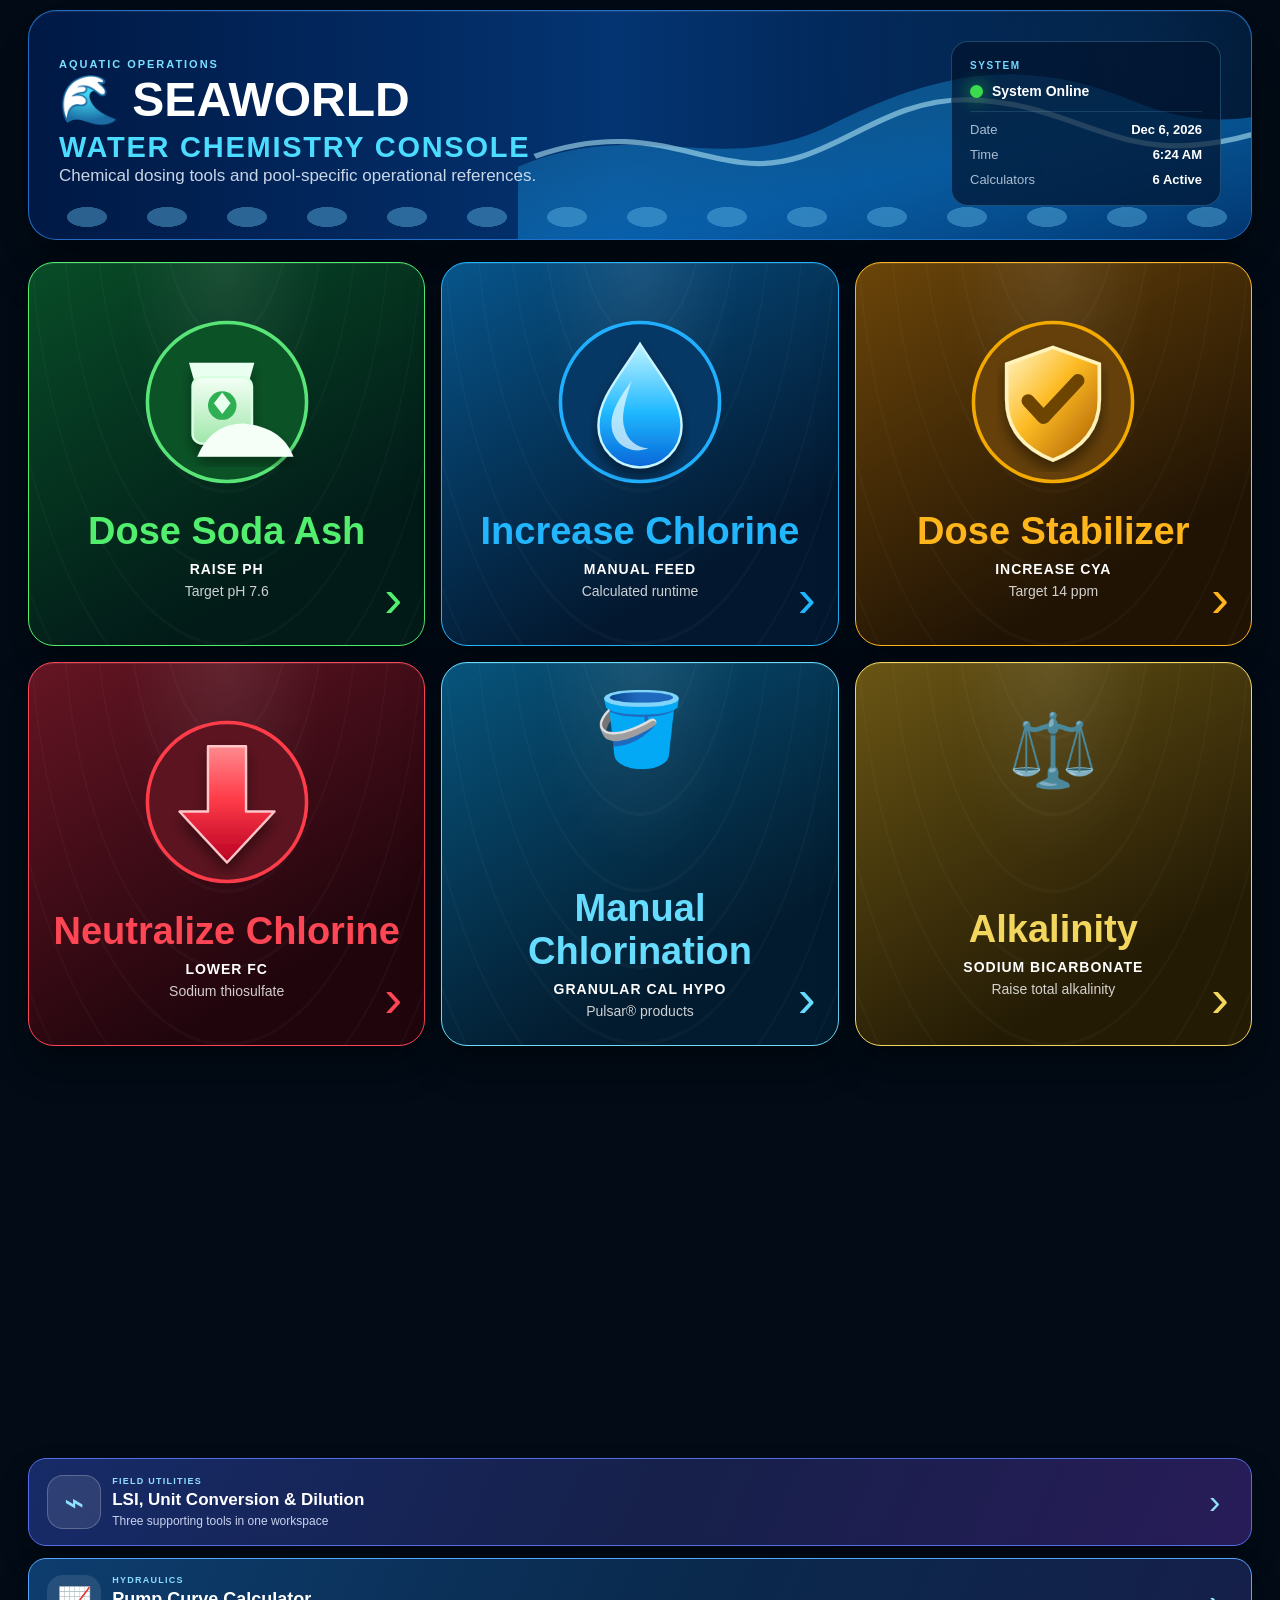
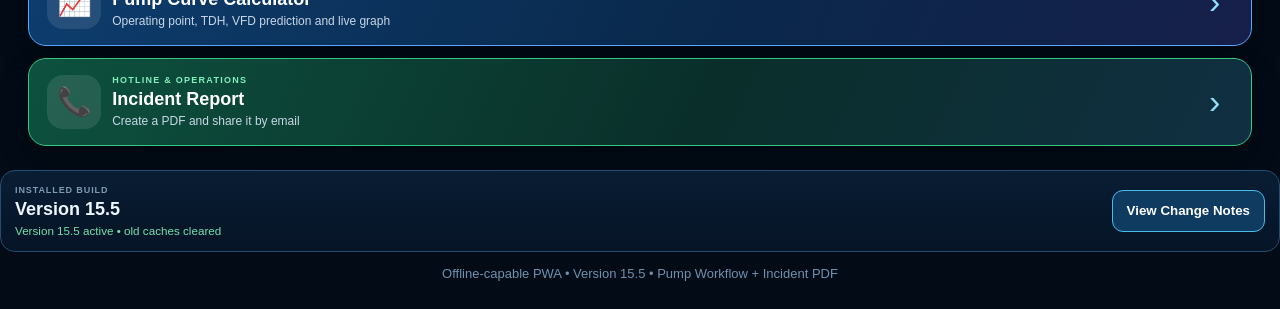
==== index.html @ 0d319f04 "Add files via upload" ====
<!DOCTYPE html>

<html lang="en">
<head>
<meta charset="utf-8"/>
<meta content="width=device-width,initial-scale=1,viewport-fit=cover" name="viewport"/>
<meta content="#0b4f8a" name="theme-color"/>
<meta content="yes" name="apple-mobile-web-app-capable"/>
<meta content="default" name="apple-mobile-web-app-status-bar-style"/>
<meta content="SeaWorld Dose" name="apple-mobile-web-app-title"/>
<link href="manifest.webmanifest" rel="manifest"/>
<link href="icon-192.png" rel="apple-touch-icon"/>
<link href="icon-192.png" rel="icon"/>
<title>SeaWorld Water Chemistry Console</title>
<style>
:root{--navy:#17365d;--blue:#d9eaf7;--green:#e2f0d9;--red:#fce4d6;--ink:#1f2937;--muted:#667085;--border:#cfd8e3;--white:#fff;--light:#f7fafc;--error:#b42318;--errorbg:#fef3f2}
*{box-sizing:border-box}
body{margin:0;font-family:-apple-system,BlinkMacSystemFont,"Segoe UI",Roboto,Arial,sans-serif;background:linear-gradient(180deg,#eef5fb,#f9fbfd);color:var(--ink);min-height:100vh}
.wrap{width:min(980px,calc(100% - 24px));margin:18px auto;padding-bottom:env(safe-area-inset-bottom)}

.hero{
background:
radial-gradient(circle at 12% 28%, rgba(255,255,255,.20) 0 10px, transparent 11px),
radial-gradient(circle at 82% 35%, rgba(255,255,255,.15) 0 8px, transparent 9px),
radial-gradient(circle at 65% 70%, rgba(255,255,255,.12) 0 14px, transparent 15px),
linear-gradient(180deg,#0b4f8a,#17365d);
position:relative;
overflow:hidden;
}
.hero:after{
content:"";
position:absolute;
left:-10%;
right:-10%;
bottom:-18px;
height:60px;
background:
radial-gradient(40px 20px at 20px 20px,#5fb6e5 49%,transparent 51%) repeat-x;
background-size:80px 40px;
opacity:.45;
}
.hero h1:before{
content:"🌊 ";
}

.hero{background:var(--navy);color:#fff;border-radius:18px 18px 0 0;padding:22px}
.hero h1{margin:0 0 6px;font-size:clamp(25px,5vw,38px)}
.hero p{margin:0;opacity:.9}
.tabs{display:none;grid-template-columns:repeat(3,1fr);background:#fff;border-left:1px solid var(--border);border-right:1px solid var(--border)}
.tab{padding:15px;border:0;background:#edf2f7;color:var(--navy);font-weight:800;font-size:16px;cursor:pointer}
.tab.active{background:#fff;box-shadow:inset 0 -4px 0 var(--navy)}
.panel{display:none;background:#fff;border:1px solid var(--border);border-top:0;border-radius:0 0 18px 18px;padding:18px;box-shadow:0 14px 35px rgba(23,54,93,.12)}
.panel.active{display:block}
.grid{display:grid;grid-template-columns:1.05fr .95fr;gap:20px}
@media(max-width:760px){.grid{grid-template-columns:1fr}}
.card{border:1px solid var(--border);border-radius:14px;overflow:hidden;background:#fff}
.card h2{margin:0;padding:14px 16px;font-size:18px;background:var(--blue);color:var(--navy)}
.card-body{padding:16px}
.field{margin-bottom:16px}
label{display:block;font-weight:700;margin-bottom:7px}
select,input{width:100%;min-height:50px;border:1px solid #aeb9c6;border-radius:10px;padding:10px 12px;font-size:17px;background:#fff;color:var(--ink)}
input.invalid{border-color:var(--error);background:var(--errorbg)}
.help{font-size:13px;color:var(--muted);margin-top:6px}
.error{display:none;margin-top:8px;padding:10px 12px;border-radius:9px;background:var(--errorbg);color:var(--error);font-weight:700;font-size:14px}
.error.show{display:block}
.readout{display:flex;justify-content:space-between;gap:12px;padding:12px 0;border-bottom:1px solid #e6ebf0}
.readout:last-child{border-bottom:0}
.readout span:first-child{color:var(--muted)}
.readout strong{text-align:right}
.result{background:var(--green);border:1px solid #b7d7a8;border-radius:14px;padding:18px;text-align:center}
.result.invalid{background:#f2f4f7;border-color:#d0d5dd}
.result small{display:block;color:#365314;font-weight:800;text-transform:uppercase;letter-spacing:.03em}
.result.invalid small,.result.invalid .big,.result.invalid .sub{color:#667085}
.result .big{font-size:clamp(38px,9vw,62px);font-weight:800;color:#214e2f;margin:8px 0}
.result .sub{color:#315f3e}
.tiles{display:grid;grid-template-columns:repeat(2,1fr);gap:10px;margin-top:12px}
.tile{background:var(--light);border:1px solid var(--border);border-radius:12px;padding:13px}
.tile b{display:block;font-size:20px;margin-top:5px}
.note{margin-top:18px;background:var(--red);border:1px solid #efb6a4;border-radius:12px;padding:14px 16px;line-height:1.5}
.formula{margin-top:14px;padding:12px 14px;background:#f8fafc;border-left:4px solid var(--navy);font-family:ui-monospace,SFMono-Regular,Menlo,Consolas,monospace;font-size:14px;overflow:auto}

.alert{margin-top:14px;border-radius:12px;padding:14px 16px;line-height:1.45;font-weight:700;display:none}
.alert.show{display:block}
.alert.caution{background:#fff7e6;border:1px solid #f3c969;color:#7a4b00}
.alert.warning{background:#fef3f2;border:1px solid #fda29b;color:#b42318}
.alert.info{background:#eef6ff;border:1px solid #b2ccff;color:#1849a9}


:root{
  --bg:#0b1220;
  --panel:#111827;
  --panel2:#172033;
  --panel3:#1f2937;
  --line:#2d3748;
  --text:#e5e7eb;
  --muted2:#94a3b8;
  --cyan:#22d3ee;
  --blue2:#3b82f6;
  --green2:#22c55e;
  --amber:#f59e0b;
  --red2:#ef4444;
}
body{background:radial-gradient(circle at top,#15233b 0,#0b1220 42%,#070b12 100%);color:var(--text)}
.wrap{width:min(1180px,calc(100% - 20px));margin:10px auto}
.hero{
  background:linear-gradient(135deg,#0f172a,#172554 58%,#0b4f8a);
  border:1px solid #263756;
  border-radius:16px;
  box-shadow:0 16px 40px rgba(0,0,0,.35);
}
.hero h1{font-size:clamp(23px,4vw,36px)}
.hero p{color:#cbd5e1}
.ops-dashboard{display:block;margin-top:12px}
.ops-dashboard.hidden{display:none}
.top-grid{display:grid;grid-template-columns:1.35fr .65fr;gap:12px}
@media(max-width:820px){.top-grid{grid-template-columns:1fr}}
.kpi-grid{display:grid;grid-template-columns:repeat(3,1fr);gap:12px}
@media(max-width:720px){.kpi-grid{grid-template-columns:1fr}}
.kpi,.ops-panel,.tool-launch{
  background:linear-gradient(180deg,rgba(23,32,51,.98),rgba(15,23,42,.98));
  border:1px solid #2a3a55;
  border-radius:14px;
  box-shadow:0 10px 26px rgba(0,0,0,.28);
}
.kpi{padding:15px}
.kpi-label{font-size:12px;letter-spacing:.08em;text-transform:uppercase;color:var(--muted2);font-weight:800}
.kpi-value{font-size:28px;font-weight:800;margin-top:8px}
.kpi-sub{font-size:13px;color:var(--muted2);margin-top:4px}
.kpi.blue .kpi-value{color:var(--cyan)}
.kpi.green .kpi-value{color:var(--green2)}
.kpi.amber .kpi-value{color:var(--amber)}
.ops-panel{padding:16px}
.panel-title{font-size:13px;letter-spacing:.08em;text-transform:uppercase;color:#cbd5e1;font-weight:800;margin-bottom:12px}
.status-row{display:flex;align-items:center;justify-content:space-between;padding:10px 0;border-bottom:1px solid var(--line)}
.status-row:last-child{border-bottom:0}
.status-left{display:flex;align-items:center;gap:9px}
.dot{width:10px;height:10px;border-radius:50%}
.dot.green{background:var(--green2);box-shadow:0 0 12px rgba(34,197,94,.7)}
.dot.amber{background:var(--amber);box-shadow:0 0 12px rgba(245,158,11,.65)}
.dot.blue{background:var(--cyan);box-shadow:0 0 12px rgba(34,211,238,.65)}
.status-value{font-weight:800}
.launch-grid{display:grid;grid-template-columns:repeat(3,1fr);gap:12px;margin-top:12px}
@media(max-width:720px){.launch-grid{grid-template-columns:1fr}}
.tool-launch{padding:16px;text-align:left;cursor:pointer;color:var(--text)}
.tool-launch:hover{border-color:#4f6b99;transform:translateY(-1px)}
.tool-top{display:flex;align-items:center;justify-content:space-between;gap:12px}
.tool-name{font-size:19px;font-weight:800}
.tool-badge{font-size:11px;padding:5px 8px;border-radius:999px;background:#0f2741;color:#7dd3fc;border:1px solid #24547a}
.tool-launch p{color:var(--muted2);margin:10px 0 0;line-height:1.4}
.mini-chart{height:42px;margin-top:14px;display:flex;align-items:flex-end;gap:5px}
.bar{flex:1;border-radius:3px 3px 0 0;background:linear-gradient(180deg,#22d3ee,#2563eb)}
.bar.g{background:linear-gradient(180deg,#4ade80,#15803d)}
.bar.a{background:linear-gradient(180deg,#fbbf24,#d97706)}
.bar.r{background:linear-gradient(180deg,#fb7185,#b91c1c)}
.calculator-shell{margin-top:12px}
.panel{
  background:linear-gradient(180deg,rgba(17,24,39,.98),rgba(11,18,32,.98));
  border:1px solid #2a3a55;
  color:var(--text);
  box-shadow:0 14px 35px rgba(0,0,0,.34);
}
.card{background:#121a2a;border-color:#2a3a55}
.card h2{background:#18243a;color:#dbeafe;border-bottom:1px solid #2a3a55}
select,input{background:#0f172a;color:var(--text);border-color:#3b4a63}
.readout{border-color:#2a3a55}
.readout span:first-child{color:var(--muted2)}
.result{background:linear-gradient(180deg,#143322,#10261a);border-color:#275c3d}
.result .big{color:#86efac}
.result small,.result .sub{color:#bbf7d0}
.tile{background:#121a2a;border-color:#2a3a55}
.formula{background:#0f172a;border-left-color:var(--cyan);color:#cbd5e1}
.note{background:#2a1b0e;border-color:#6b3f12;color:#fde68a}
.calculator-topbar{display:flex;justify-content:space-between;align-items:center;margin-bottom:12px}
.back-button{border:1px solid #3b4a63;background:#172033;color:#e2e8f0;border-radius:9px;padding:10px 13px;font-weight:800}
.calc-title{font-size:18px;font-weight:800;color:#dbeafe}

.reference-section{margin-top:12px;background:linear-gradient(180deg,rgba(23,32,51,.98),rgba(15,23,42,.98));border:1px solid #2a3a55;border-radius:14px;overflow:hidden;box-shadow:0 10px 26px rgba(0,0,0,.28)}
.reference-header{padding:14px 16px;background:#18243a;border-bottom:1px solid #2a3a55}
.reference-header h3{margin:0;color:#dbeafe;font-size:16px}
.reference-header p{margin:5px 0 0;color:var(--muted2);font-size:12px}
.table-wrap{overflow-x:hidden}
.ref-table{width:100%;border-collapse:collapse;table-layout:fixed}
.ref-table th,.ref-table td{padding:12px 14px;border-bottom:1px solid #243047;text-align:left}
.ref-table th{background:#101827;color:#94a3b8;font-size:11px;letter-spacing:.06em;text-transform:uppercase}
.ref-table td{color:#e2e8f0;font-size:14px;vertical-align:middle}
.ref-table th:first-child,.ref-table td:first-child{width:72%;white-space:normal;overflow-wrap:anywhere}
.ref-table th:last-child,.ref-table td:last-child{width:28%;text-align:right;white-space:nowrap}
.ref-table td:last-child{font-weight:800;color:#7dd3fc}
.dashboard-simple{display:grid;grid-template-columns:repeat(2,1fr);gap:14px;margin-top:12px}
@media(max-width:680px){.dashboard-simple{grid-template-columns:1fr}}
.launch-tile{min-height:150px;border:1px solid #2a3a55;border-radius:16px;padding:18px;text-align:left;color:var(--text);cursor:pointer;background:linear-gradient(180deg,rgba(23,32,51,.98),rgba(15,23,42,.98));box-shadow:0 10px 26px rgba(0,0,0,.28)}
.launch-icon{font-size:36px;margin-bottom:14px}
.launch-title{font-size:22px;font-weight:850;margin-bottom:6px}
.launch-desc{color:var(--muted2);line-height:1.4}

.footer{color:#64748b}

.footer{text-align:center;color:var(--muted);font-size:13px;margin-top:14px}

:root{
 --page:#020b18;--surface:#071427;--surface2:#0b1c34;--line:#17365c;
 --text:#f4f8ff;--muted:#aab9cc;--cyan:#38d7ff;--green:#52ef6e;
 --amber:#ffb51c;--red:#ff4654;--blue:#22b6ff;
}
html{background:var(--page)}
body{
 margin:0;color:var(--text);
 background:
 radial-gradient(circle at 50% -8%,#102f58 0,#061426 29%,#020b18 62%,#010711 100%);
}
.wrap{width:min(1120px,calc(100% - 18px));margin:10px auto 24px}

/* Reference-inspired hero */
.hero{
 min-height:236px;border-radius:28px;overflow:hidden;position:relative;padding:28px 30px;
 border:1px solid rgba(39,131,231,.78);
 background:
 linear-gradient(90deg,rgba(0,25,70,.98) 0%,rgba(4,57,124,.90) 48%,rgba(0,23,59,.68) 100%),
 radial-gradient(circle at 90% 20%,rgba(42,190,255,.25),transparent 32%);
 box-shadow:0 22px 52px rgba(0,0,0,.45),inset 0 1px rgba(255,255,255,.08);
}
.hero-wave{
 position:absolute;right:-4%;top:-12%;width:64%;height:126%;opacity:.96;pointer-events:none;
}
.hero-inner{position:relative;z-index:2;display:grid;grid-template-columns:1fr auto;gap:24px;align-items:center;height:100%}
.hero-brand{display:flex;gap:22px;align-items:center;min-width:0}
.hero-logo{width:120px;height:120px;flex:0 0 auto}
.hero-copy h1{margin:0;font-size:clamp(34px,6vw,58px);line-height:.95;letter-spacing:.015em;text-transform:uppercase}
.hero-copy .subtitle{margin-top:9px;color:#45d7ff;font-size:clamp(17px,3vw,27px);font-weight:850;letter-spacing:.055em;text-transform:uppercase}
.hero-copy p{margin:20px 0 0;font-size:clamp(15px,2.2vw,20px);line-height:1.4;color:#e7effb;max-width:580px}
.hero-meta{align-self:end;display:grid;gap:13px;min-width:265px;padding-bottom:8px}
.meta-line{display:flex;align-items:center;justify-content:flex-end;gap:10px;font-size:16px;color:#f2f6fb}
.online-dot{width:13px;height:13px;border-radius:50%;background:#39dc4c;box-shadow:0 0 18px rgba(57,220,76,.85)}
@media(max-width:760px){
 .hero{min-height:250px;padding:22px 20px}
 .hero-inner{display:block}
 .hero-brand{gap:14px}
 .hero-logo{width:82px;height:82px}
 .hero-copy h1{font-size:clamp(27px,9vw,42px)}
 .hero-copy .subtitle{font-size:clamp(13px,4vw,20px)}
 .hero-copy p{margin-top:14px;font-size:15px;max-width:78%}
 .hero-meta{position:absolute;right:16px;bottom:14px;min-width:auto;gap:7px}
 .meta-line{font-size:12px}
 .hero-wave{width:76%;right:-20%;opacity:.72}
}

/* 2 x 2 premium calculator cards */
.ops-dashboard{margin-top:22px}
.dashboard-simple{display:grid!important;grid-template-columns:repeat(2,minmax(0,1fr))!important;gap:22px!important}
.launch-tile{
 min-height:340px!important;padding:24px!important;border-radius:26px!important;
 position:relative;overflow:hidden;text-align:center!important;
 display:flex;flex-direction:column;align-items:center;justify-content:center;
 border:1px solid currentColor!important;
 box-shadow:0 18px 36px rgba(0,0,0,.40),inset 0 1px rgba(255,255,255,.08)!important;
 background:#071427!important;
}
.launch-tile::before{
 content:"";position:absolute;inset:0;opacity:.72;pointer-events:none;
 background:
 radial-gradient(ellipse at 50% 0%,rgba(255,255,255,.12),transparent 38%),
 repeating-radial-gradient(ellipse at 50% -20%,transparent 0 31px,rgba(255,255,255,.04) 32px 33px);
}
.launch-tile::after{
 content:"›";position:absolute;right:22px;bottom:20px;font-size:54px;line-height:1;color:currentColor;
}
.launch-tile:nth-child(1){color:var(--green);background:linear-gradient(150deg,#084c27,#021b18 75%)!important}
.launch-tile:nth-child(2){color:var(--blue);background:linear-gradient(150deg,#07558b,#03182f 75%)!important}
.launch-tile:nth-child(3){color:var(--amber);background:linear-gradient(150deg,#6b4509,#201304 75%)!important}
.launch-tile:nth-child(4){color:var(--red);background:linear-gradient(150deg,#651523,#21050d 75%)!important}
.launch-art{position:relative;z-index:2;width:min(50%,180px);aspect-ratio:1;margin-bottom:14px}
.launch-title{position:relative;z-index:2;font-size:clamp(22px,4vw,38px)!important;font-weight:900!important;color:currentColor!important;margin:0 0 8px!important}
.launch-desc{position:relative;z-index:2;color:#f5f8fd!important;font-size:clamp(14px,2.2vw,20px);max-width:90%;line-height:1.35}
@media(max-width:620px){
 .dashboard-simple{gap:12px!important}
 .launch-tile{min-height:230px!important;padding:15px 10px!important;border-radius:19px!important}
 .launch-art{width:52%;margin-bottom:6px}
 .launch-title{font-size:clamp(17px,5vw,24px)!important}
 .launch-desc{font-size:12px;max-width:96%}
 .launch-tile::after{font-size:38px;right:11px;bottom:8px}
}

/* Calculator theme */
.panel.calculator-shell{
 margin-top:18px;border-radius:24px!important;border:1px solid #163b69!important;
 background:linear-gradient(180deg,#07172c,#030c1b)!important;padding:18px!important;
 box-shadow:0 20px 42px rgba(0,0,0,.42)!important;
}
.calculator-topbar{
 margin:-18px -18px 16px!important;padding:14px 16px!important;border-radius:23px 23px 0 0;
 background:linear-gradient(90deg,#07356c,#08689b,#062247)!important;border-bottom:1px solid rgba(78,191,255,.3)!important;
}
.back-button{background:#031329!important;border:1px solid #2a78ab!important;color:#e9f8ff!important}
.calc-title{color:#69dfff!important;text-transform:uppercase;letter-spacing:.04em}
.calc-visual{
 margin-bottom:16px;border-radius:20px;min-height:180px;padding:20px;
 display:grid;grid-template-columns:170px 1fr;align-items:center;gap:22px;overflow:hidden;position:relative;
 border:1px solid currentColor;background:#061426;
}
.calc-visual::after{
 content:"";position:absolute;inset:0;pointer-events:none;opacity:.35;
 background:repeating-radial-gradient(ellipse at 70% 0%,transparent 0 30px,rgba(255,255,255,.06) 31px 32px);
}
.calc-visual-icon{position:relative;z-index:2;width:150px;height:150px}
.calc-visual-copy{position:relative;z-index:2}
.calc-visual h2{margin:0 0 8px;font-size:clamp(24px,4vw,38px);color:currentColor}
.calc-visual p{margin:0;color:#e5edf8;line-height:1.45;font-size:16px}
.calc-visual.soda{color:var(--green);background:linear-gradient(120deg,#094224,#031c1b)}
.calc-visual.fc{color:var(--blue);background:linear-gradient(120deg,#064d80,#031a34)}
.calc-visual.cya{color:var(--amber);background:linear-gradient(120deg,#624006,#251506)}
.calc-visual.dechlor{color:var(--red);background:linear-gradient(120deg,#5e1420,#23060d)}
@media(max-width:600px){
 .calc-visual{grid-template-columns:105px 1fr;min-height:130px;padding:13px;gap:12px}
 .calc-visual-icon{width:100px;height:100px}
 .calc-visual p{font-size:13px}
}
.card{background:linear-gradient(180deg,#0c1c34,#061123)!important;border:1px solid #1b406d!important}
.card h2{background:linear-gradient(90deg,#0f3765,#092647)!important;color:#eaf8ff!important}
select,input{background:#061226!important;border-color:#29527d!important;color:#fff!important}
.readout{border-color:#193653!important}.readout span:first-child{color:#a9bad0!important}
.tile{background:#09192d!important;border-color:#214464!important}
.reference-section{background:linear-gradient(180deg,#0c1c34,#061123)!important;border-color:#1b406d!important}
.reference-header{background:linear-gradient(90deg,#0f3765,#092647)!important}
.formula{background:#051020!important}
.footer{color:#7190af!important}


/* ===== Six Calculator Header Test operational refinement ===== */
.hero{min-height:220px}
.hero-layout{
  position:relative;z-index:2;display:grid;
  grid-template-columns:minmax(0,1fr) 260px;
  grid-template-areas:"brand status" "description status";
  column-gap:28px;align-items:center;height:100%;
}
.hero-brand-block{grid-area:brand;display:flex;align-items:center;gap:18px;min-width:0}
.hero-title-block h1{margin:0;font-size:clamp(33px,5vw,56px);line-height:.95;text-transform:uppercase;letter-spacing:.025em}
.hero-subtitle{margin-top:8px;color:#4bdcff;font-size:clamp(16px,2.7vw,25px);font-weight:850;letter-spacing:.055em;text-transform:uppercase}
.hero-description{grid-area:description;margin:16px 0 0 138px;max-width:550px;color:#e7effb;font-size:17px;line-height:1.42}
.hero-status-block{
  grid-area:status;align-self:stretch;display:flex;flex-direction:column;justify-content:center;
  gap:12px;padding:18px;border-left:1px solid rgba(132,211,255,.22);
  background:linear-gradient(90deg,rgba(2,18,43,.08),rgba(2,18,43,.42));border-radius:0 20px 20px 0
}
.status-label{font-size:11px;letter-spacing:.14em;color:#89cfff;font-weight:850}
.status-online,.status-date,.status-time{display:flex;align-items:center;gap:9px;color:#f5f8fd}
.status-online{font-size:17px}.status-date,.status-time{font-size:14px;color:#d4dfed}
@media(max-width:720px){
  .hero{min-height:300px}
  .hero-layout{display:grid;grid-template-columns:1fr;grid-template-areas:"brand" "description" "status";gap:10px}
  .hero-logo{width:76px;height:76px}
  .hero-title-block h1{font-size:clamp(27px,9vw,40px)}
  .hero-subtitle{font-size:clamp(13px,4.4vw,18px)}
  .hero-description{margin:3px 0 0;max-width:72%;font-size:14px}
  .hero-status-block{
    margin-top:4px;padding:10px 12px;border-left:0;border-top:1px solid rgba(132,211,255,.22);
    border-radius:12px;display:grid;grid-template-columns:1.2fr 1fr 1fr;gap:7px;background:rgba(1,17,39,.56)
  }
  .status-label{display:none}
  .status-online,.status-date,.status-time{font-size:11px;justify-content:center;white-space:nowrap}
}

/* Dashboard action hierarchy */
.launch-action{position:relative;z-index:2;font-size:14px;font-weight:800;color:#fff;text-transform:uppercase;letter-spacing:.07em;margin-bottom:5px}
.launch-desc{font-size:14px!important;color:rgba(255,255,255,.80)!important}
@media(max-width:620px){
  .launch-action{font-size:10px}
  .launch-desc{font-size:11px!important}
}

/* Calculator breadcrumb */
.calculator-breadcrumb{
  display:flex;align-items:center;gap:10px;margin-bottom:12px;padding:10px 12px;
  border:1px solid rgba(96,177,232,.24);border-radius:12px;background:rgba(3,17,36,.74);
  color:#a7dfff;font-size:14px
}
.breadcrumb-separator{color:#55789c}.calculator-breadcrumb strong{color:#eef9ff}

/* Operational calculator hero: 60% text / 40% art */
.calc-visual{
  grid-template-columns:minmax(0,1.4fr) minmax(150px,.75fr)!important;
  min-height:230px!important;padding:24px 28px!important;gap:22px!important
}
.calc-visual-copy{text-align:left}
.calc-kicker{font-size:12px;font-weight:850;letter-spacing:.14em;color:currentColor;opacity:.88}
.calc-visual h2{font-size:clamp(30px,5vw,48px)!important;margin:7px 0 10px!important}
.calc-visual p{font-size:17px!important;max-width:560px}
.calc-visual-icon{width:190px!important;height:190px!important;justify-self:end}
@media(max-width:600px){
  .calc-visual{grid-template-columns:minmax(0,1fr) 125px!important;min-height:170px!important;padding:17px!important}
  .calc-visual h2{font-size:clamp(23px,7vw,34px)!important}
  .calc-visual p{font-size:13px!important}
  .calc-visual-icon{width:125px!important;height:125px!important}
}

/* Per-calculator page tint */
#sodaPanel{--accent:#52ef6e;background:radial-gradient(circle at 80% 0,rgba(41,180,88,.12),transparent 30%),linear-gradient(180deg,#061b19,#030c15)!important}
#fcPanel{--accent:#27bfff;background:radial-gradient(circle at 80% 0,rgba(24,153,230,.14),transparent 30%),linear-gradient(180deg,#061a2c,#030c18)!important}
#cyaPanel{--accent:#ffb51c;background:radial-gradient(circle at 80% 0,rgba(230,156,19,.13),transparent 30%),linear-gradient(180deg,#211707,#080d14)!important}
#dechlorPanel{--accent:#ff4654;background:radial-gradient(circle at 80% 0,rgba(222,43,63,.13),transparent 30%),linear-gradient(180deg,#20080e,#080b13)!important}

/* Inputs: clear SCADA-like grouping */
.input-section-label{
  margin:14px 0 7px;padding-top:12px;border-top:1px solid #1d3b5a;
  color:var(--accent,#6bdcff);font-size:10px;font-weight:900;letter-spacing:.15em
}
.input-section-label:first-child{margin-top:0;padding-top:0;border-top:0}
.field{padding:10px 11px;border:1px solid #1d3b5a;border-radius:12px;background:rgba(4,15,31,.44)}
.field label{font-size:12px;text-transform:uppercase;letter-spacing:.06em;color:#bcd0e5}
.field input,.field select{font-weight:700}

/* Readouts become compact metric cards */
.metric-grid{display:grid;grid-template-columns:repeat(2,minmax(0,1fr));gap:10px;margin-top:14px}
.metric-grid .readout{
  display:block;padding:12px;border:1px solid #224766;border-radius:12px;
  background:linear-gradient(180deg,rgba(14,36,63,.86),rgba(5,18,35,.90))
}
.metric-grid .readout span{display:block;font-size:11px;text-transform:uppercase;letter-spacing:.06em;color:#8fa9c2!important}
.metric-grid .readout strong{display:block;margin-top:6px;text-align:left;font-size:18px;color:#f4f8ff}

/* Results: primary result plus four equally prominent metric cards */
.result{padding:22px!important;border-width:1px!important}
.result .big{font-size:clamp(42px,8vw,68px)!important}
.tiles{grid-template-columns:repeat(2,minmax(0,1fr))!important;gap:10px!important}
.tile{min-height:92px;display:flex;flex-direction:column;justify-content:center;padding:14px!important}
.tile span{font-size:11px!important;text-transform:uppercase;letter-spacing:.055em}
.tile b{font-size:21px!important}

/* Quick-reference intensity cues */
.ref-table tr.level-low td:last-child{color:#72f394!important}
.ref-table tr.level-medium td:last-child{color:#f7dc63!important}
.ref-table tr.level-high td:last-child{color:#ff9e45!important}
.ref-table tr.level-critical td:last-child{color:#ff6874!important}
.ref-table tr.level-low{background:linear-gradient(90deg,transparent,rgba(61,203,105,.035))}
.ref-table tr.level-medium{background:linear-gradient(90deg,transparent,rgba(247,196,44,.045))}
.ref-table tr.level-high{background:linear-gradient(90deg,transparent,rgba(247,125,44,.052))}
.ref-table tr.level-critical{background:linear-gradient(90deg,transparent,rgba(236,57,74,.060))}


.header-clean{min-height:230px}.clean-header-layout{position:relative;z-index:2;display:grid;grid-template-columns:1fr 270px;gap:28px;align-items:center;height:100%}.eyebrow{font-size:11px;letter-spacing:.18em;color:#7bdfff;font-weight:900;margin-bottom:8px}.clean-brand h1{margin:0;font-size:clamp(40px,7vw,68px);line-height:.9;text-transform:uppercase}.product-title{margin-top:10px;font-size:clamp(18px,3vw,29px);font-weight:850;color:#4bdcff;text-transform:uppercase;letter-spacing:.06em}.clean-brand p{max-width:560px;color:#dfeaf6;font-size:17px;line-height:1.45}.clean-status{padding:18px;border:1px solid rgba(116,207,255,.25);border-radius:17px;background:rgba(2,18,43,.68)}.status-head{font-size:10px;letter-spacing:.16em;color:#77d8ff;font-weight:900;margin-bottom:12px}.online-row{display:flex;align-items:center;gap:9px;padding-bottom:12px;border-bottom:1px solid rgba(126,191,229,.16)}.status-row2{display:flex;justify-content:space-between;padding-top:10px;color:#a9bed2;font-size:13px}.status-row2 strong{color:#fff}@media(max-width:720px){.header-clean{min-height:295px}.clean-header-layout{grid-template-columns:1fr;gap:12px}.clean-brand h1{font-size:clamp(36px,12vw,52px)}.clean-brand p{font-size:14px;max-width:80%}.clean-status{display:grid;grid-template-columns:1.2fr 1fr 1fr;padding:10px;gap:8px}.status-head,.status-row2:last-child{display:none}.online-row{border:0;padding:0;font-size:11px}.status-row2{display:block;padding:0;text-align:center;font-size:10px}.status-row2 span,.status-row2 strong{display:block}}.dashboard-simple{grid-template-columns:repeat(2,minmax(0,1fr))!important}.tile-cal{color:#66dcff!important;background:linear-gradient(150deg,#07547c,#031b2e 75%)!important}.tile-alk{color:#f3d65d!important;background:linear-gradient(150deg,#695514,#241b05 75%)!important}.simple-icon{font-size:72px}.hero-icon{font-size:100px}.extra-panel{display:none}.extra-panel.active{display:block}.calc-visual.calhypo{color:#66dcff;background:linear-gradient(120deg,#07547c,#031b2e)}.calc-visual.alkalinity{color:#f3d65d;background:linear-gradient(120deg,#695514,#241b05)}#calhypoPanel{--accent:#66dcff}#alkPanel{--accent:#f3d65d}.cal-ref{table-layout:auto}.cal-ref th:first-child,.cal-ref td:first-child{width:54%}.cal-ref th:not(:first-child),.cal-ref td:not(:first-child){text-align:right;white-space:nowrap}@media(max-width:620px){.cal-ref th,.cal-ref td{padding:9px 5px;font-size:11px}.simple-icon{font-size:50px}.hero-icon{font-size:72px}}

/* ===== Dashboard grid correction and theme switcher ===== */
.dashboard-simple{
  display:grid !important;
  grid-template-columns:repeat(2,minmax(0,1fr)) !important;
  grid-auto-flow:row !important;
  gap:14px !important;
  align-items:stretch !important;
}
.dashboard-simple > .launch-tile{
  width:100% !important;
  min-width:0 !important;
  grid-column:auto !important;
  grid-row:auto !important;
  min-height:260px !important;
}
@media(max-width:620px){
  .dashboard-simple{
    grid-template-columns:repeat(2,minmax(0,1fr)) !important;
    gap:10px !important;
  }
  .dashboard-simple > .launch-tile{
    min-height:225px !important;
    padding:14px 8px !important;
  }
  .launch-title{font-size:clamp(16px,4.8vw,22px)!important}
  .launch-action{font-size:9px!important}
  .launch-desc{font-size:10px!important}
  .launch-art{width:56%!important}
}

/* Theme controls */
.theme-panel{
  margin:18px 0 0;
  padding:15px;
  border:1px solid #1c3f68;
  border-radius:16px;
  background:linear-gradient(180deg,#0b1b32,#061123);
  box-shadow:0 12px 25px rgba(0,0,0,.28);
}
.theme-panel-title{
  margin-bottom:11px;
  font-size:11px;
  font-weight:900;
  letter-spacing:.12em;
  text-transform:uppercase;
  color:#92b8d8;
}
.theme-options{
  display:grid;
  grid-template-columns:1fr 1fr;
  gap:9px;
}
.theme-option{
  position:relative;
}
.theme-option input{
  position:absolute;
  opacity:0;
  pointer-events:none;
}
.theme-option label{
  display:flex;
  align-items:center;
  justify-content:center;
  gap:9px;
  min-height:46px;
  margin:0;
  border:1px solid #294e72;
  border-radius:12px;
  background:#07162a;
  color:#dcecff;
  font-weight:800;
  cursor:pointer;
  transition:.15s ease;
}
.theme-option input:checked + label{
  border-color:#4bdcff;
  box-shadow:0 0 0 2px rgba(75,220,255,.16);
  background:#0b3152;
  color:#fff;
}
.theme-note{
  margin-top:9px;
  font-size:11px;
  color:#7e9bb7;
  text-align:center;
}

/* Complete light mode */
body.light-mode{
  --page:#edf4f9;
  --surface:#ffffff;
  --surface2:#f3f8fc;
  --line:#c7d8e7;
  --text:#10233a;
  --muted:#5f7489;
  background:
    radial-gradient(circle at 50% -8%,#d8ecf8 0,#edf5fa 35%,#f7fafc 75%,#ffffff 100%) !important;
  color:#10233a !important;
}
body.light-mode .wrap{color:#10233a}
body.light-mode .hero{
  background:
    linear-gradient(90deg,rgba(219,239,251,.98),rgba(191,226,247,.96) 55%,rgba(232,246,253,.90)),
    radial-gradient(circle at 88% 18%,rgba(50,163,218,.22),transparent 32%) !important;
  border-color:#75b9df !important;
  box-shadow:0 16px 34px rgba(50,92,128,.18),inset 0 1px rgba(255,255,255,.8) !important;
}
body.light-mode .header-brand-copy h1{color:#083a69}
body.light-mode .header-product-name{color:#087bac}
body.light-mode .header-eyebrow{color:#247ea9}
body.light-mode .header-brand-copy p{color:#395b73}
body.light-mode .header-command-status{
  background:rgba(255,255,255,.72) !important;
  border-color:#9bcce6 !important;
  box-shadow:0 8px 20px rgba(51,95,128,.12) !important;
}
body.light-mode .header-status-title{color:#247ea9}
body.light-mode .header-online,
body.light-mode .header-status-row strong{color:#17354f}
body.light-mode .header-status-row{color:#5f7588}

body.light-mode .launch-tile{
  box-shadow:0 12px 25px rgba(55,85,110,.16),inset 0 1px rgba(255,255,255,.74) !important;
}
body.light-mode .launch-tile:nth-child(1){
  background:linear-gradient(150deg,#dff6e4,#bde8c8 72%) !important;
  color:#16833d !important;
  border-color:#5aba75 !important;
}
body.light-mode .launch-tile:nth-child(2){
  background:linear-gradient(150deg,#ddf2ff,#b7dff6 72%) !important;
  color:#087ebd !important;
  border-color:#58abd8 !important;
}
body.light-mode .launch-tile:nth-child(3){
  background:linear-gradient(150deg,#fff4cf,#f5dfa0 72%) !important;
  color:#a46a00 !important;
  border-color:#dcad36 !important;
}
body.light-mode .launch-tile:nth-child(4){
  background:linear-gradient(150deg,#ffe3e6,#f3bec5 72%) !important;
  color:#b82638 !important;
  border-color:#dd6f7c !important;
}
body.light-mode .calhypo-tile{
  background:linear-gradient(150deg,#dcf4fb,#b9e2ef 72%) !important;
  color:#167ca2 !important;
  border-color:#57abc9 !important;
}
body.light-mode .alkalinity-tile{
  background:linear-gradient(150deg,#fff4cf,#ead99a 72%) !important;
  color:#8b6a0a !important;
  border-color:#c8a838 !important;
}
body.light-mode .launch-action{color:#263b4d !important}
body.light-mode .launch-desc{color:#415b70 !important}
body.light-mode .launch-tile::before{opacity:.18}
body.light-mode .launch-art{
  filter:drop-shadow(0 7px 10px rgba(52,79,99,.20));
}

body.light-mode .panel.calculator-shell,
body.light-mode .new-calculator{
  background:linear-gradient(180deg,#f8fbfd,#edf4f8) !important;
  border-color:#a9c7dc !important;
  box-shadow:0 16px 34px rgba(55,87,111,.15) !important;
}
body.light-mode .calculator-breadcrumb{
  background:#e9f4fa !important;
  border-color:#acd0e5 !important;
  color:#2a688b !important;
}
body.light-mode .calculator-breadcrumb strong{color:#143d57}
body.light-mode .back-button{
  background:#ffffff !important;
  border-color:#91bfd7 !important;
  color:#164d70 !important;
}
body.light-mode .card{
  background:linear-gradient(180deg,#ffffff,#f3f8fb) !important;
  border-color:#bad0df !important;
  color:#173148 !important;
}
body.light-mode .card h2,
body.light-mode .reference-header{
  background:linear-gradient(90deg,#dceef8,#cce4f2) !important;
  color:#153f5b !important;
}
body.light-mode .field{
  background:#f7fbfd !important;
  border-color:#bfd5e3 !important;
}
body.light-mode .field label{color:#425f73 !important}
body.light-mode select,
body.light-mode input{
  background:#ffffff !important;
  color:#142c40 !important;
  border-color:#abc6d8 !important;
}
body.light-mode .metric-grid .readout,
body.light-mode .tile{
  background:linear-gradient(180deg,#ffffff,#eef5f9) !important;
  border-color:#bfd2df !important;
}
body.light-mode .metric-grid .readout span,
body.light-mode .tile span{color:#60798d !important}
body.light-mode .metric-grid .readout strong,
body.light-mode .tile b{color:#173148 !important}
body.light-mode .result{
  box-shadow:0 10px 22px rgba(57,92,118,.14) !important;
}
body.light-mode .recommend-card,
body.light-mode .formula-card,
body.light-mode .reference-section{
  background:linear-gradient(180deg,#ffffff,#f1f7fa) !important;
  border-color:#bfd3e1 !important;
  color:#233f55 !important;
}
body.light-mode .recommend-card h3,
body.light-mode .formula-card h3,
body.light-mode .reference-header h3{color:#194b6a !important}
body.light-mode .recommend-card li,
body.light-mode .formula-card,
body.light-mode .reference-header p{color:#526d80 !important}
body.light-mode .ref-table th{
  background:#e5f0f6 !important;
  color:#496478 !important;
}
body.light-mode .ref-table td{
  color:#203b50 !important;
  border-color:#d6e3ec !important;
}
body.light-mode .theme-panel{
  background:linear-gradient(180deg,#ffffff,#edf5f9);
  border-color:#bad0df;
  box-shadow:0 12px 25px rgba(55,87,111,.13);
}
body.light-mode .theme-panel-title{color:#48687f}
body.light-mode .theme-option label{
  background:#f6fafc;
  border-color:#b8d0df;
  color:#27465d;
}
body.light-mode .theme-option input:checked + label{
  background:#dceff8;
  border-color:#5aa9cf;
  color:#153e58;
  box-shadow:0 0 0 2px rgba(55,147,190,.12);
}
body.light-mode .theme-note{color:#6f8799}
body.light-mode .footer{color:#71889a !important}


/* ===== v7 dashboard and utilities ===== */
.primary-calculator-grid{
  display:grid !important;
  grid-template-columns:repeat(2,minmax(0,1fr)) !important;
  grid-template-rows:repeat(3,minmax(0,1fr)) !important;
  grid-auto-flow:row !important;
  gap:12px !important;
}
.primary-calculator-grid > .launch-tile{
  grid-column:auto !important;
  grid-row:auto !important;
  width:100% !important;
  min-width:0 !important;
  min-height:0 !important;
  height:clamp(250px,38vw,390px) !important;
  margin:0 !important;
}
.primary-calculator-grid .launch-art{
  width:min(58%,190px) !important;
  margin:0 auto 10px !important;
}
@media(max-width:620px){
  .primary-calculator-grid{gap:9px !important}
  .primary-calculator-grid > .launch-tile{
    height:clamp(218px,58vw,300px) !important;
    padding:12px 8px !important;
  }
  .primary-calculator-grid .launch-art{width:min(54%,120px) !important}
  .primary-calculator-grid .launch-title{font-size:clamp(15px,4.8vw,21px) !important;line-height:1.08}
  .primary-calculator-grid .launch-action{font-size:8.5px !important}
  .primary-calculator-grid .launch-desc{font-size:10px !important}
}

.utilities-launcher{
  width:100%;margin-top:12px;padding:16px 18px;display:grid;
  grid-template-columns:54px minmax(0,1fr) 24px;align-items:center;gap:14px;
  text-align:left;border:1px solid #566de8;border-radius:18px;
  background:linear-gradient(115deg,#172b68,#16204a 52%,#281c58);
  color:#fff;box-shadow:0 14px 28px rgba(0,0,0,.28);cursor:pointer
}
.utilities-launcher-icon{
  width:54px;height:54px;display:grid;place-items:center;border-radius:16px;
  background:rgba(255,255,255,.10);border:1px solid rgba(255,255,255,.22);
  font-size:34px;color:#91dfff
}
.utilities-launcher-copy{display:flex;flex-direction:column;gap:4px}
.utilities-kicker{font-size:9px;letter-spacing:.14em;font-weight:900;color:#91dfff}
.utilities-launcher-copy strong{font-size:17px}
.utilities-launcher-copy small{font-size:12px;color:#c7d1ee}
.utilities-arrow{font-size:34px;color:#91dfff}

.theme-options-three{grid-template-columns:repeat(3,1fr) !important}
@media(max-width:520px){
  .theme-options-three label{font-size:12px;padding:0 4px}
}

.utilities-panel{display:none}
.utilities-panel.active{display:block}
.utilities-hero{
  min-height:190px;padding:28px;display:grid;grid-template-columns:1fr 130px;
  align-items:center;gap:20px;border:1px solid #5c6fe6;border-radius:18px;
  background:
    radial-gradient(circle at 80% 20%,rgba(118,220,255,.23),transparent 28%),
    linear-gradient(120deg,#172b68,#141e46 58%,#261b56);
  color:#fff
}
.utilities-hero h2{font-size:clamp(30px,5vw,48px);margin:7px 0 9px}
.utilities-hero p{margin:0;color:#d2d9f1}
.utilities-hero-mark{
  width:120px;height:120px;display:grid;place-items:center;border-radius:28px;
  border:1px solid rgba(255,255,255,.25);background:rgba(255,255,255,.08);
  font-size:76px;color:#90ddff
}
.utility-tabs{
  display:grid;grid-template-columns:repeat(3,1fr);gap:8px;margin:14px 0;
  padding:7px;border:1px solid #243f65;border-radius:15px;background:#07162a
}
.utility-tab{
  min-height:44px;border:1px solid transparent;border-radius:10px;
  background:transparent;color:#91aac2;font-weight:850;cursor:pointer
}
.utility-tab.active{background:#153b64;border-color:#48b8e7;color:#fff}
.utility-workspace{display:none}
.utility-workspace.active{display:block}
.utility-result .big{font-variant-numeric:tabular-nums}
@media(max-width:620px){
  .utilities-hero{grid-template-columns:1fr 82px;min-height:160px;padding:19px}
  .utilities-hero-mark{width:78px;height:78px;font-size:48px;border-radius:21px}
  .utility-tabs{gap:5px}
  .utility-tab{font-size:11px}
}

/* Light utilities theme */
body.light-mode .utilities-launcher{
  background:linear-gradient(115deg,#e6ecff,#d7e5fb 52%,#eee6ff);
  border-color:#8b9dde;color:#243552;box-shadow:0 12px 25px rgba(55,87,111,.14)
}
body.light-mode .utilities-launcher-icon{
  background:#fff;border-color:#aebce8;color:#247ca6
}
body.light-mode .utilities-kicker,
body.light-mode .utilities-arrow{color:#3b73a8}
body.light-mode .utilities-launcher-copy small{color:#60728d}
body.light-mode .utilities-hero{
  background:
    radial-gradient(circle at 80% 20%,rgba(97,190,229,.18),transparent 28%),
    linear-gradient(120deg,#e8efff,#dce9f8 58%,#ece6fb);
  border-color:#a9b8e7;color:#1d3351
}
body.light-mode .utilities-hero p{color:#526981}
body.light-mode .utilities-hero-mark{
  background:#fff;border-color:#afbee4;color:#287fa7
}
body.light-mode .utility-tabs{
  background:#e8f1f7;border-color:#b9cedd
}
body.light-mode .utility-tab{color:#5f7587}
body.light-mode .utility-tab.active{
  background:#fff;border-color:#61a9cf;color:#174b6b
}


/* ===== v8 interaction reliability fixes ===== */
.utility-tab,
.theme-option label{
  touch-action:manipulation;
  -webkit-tap-highlight-color:transparent;
  user-select:none;
}
.utility-tab{
  position:relative;
  z-index:3;
  pointer-events:auto !important;
}
.utility-workspace{
  pointer-events:none;
}
.utility-workspace.active{
  pointer-events:auto;
}
.theme-option{
  position:relative;
  z-index:3;
  pointer-events:auto !important;
}
.theme-option label{
  pointer-events:auto !important;
}
.footer{
  padding-bottom:max(26px,env(safe-area-inset-bottom));
}


/* ===== v9 fixes ===== */
.theme-options-two{
  grid-template-columns:repeat(2,minmax(0,1fr)) !important;
}

/* Explicit light-mode styling for the final two calculator tiles. */
body.light-mode .primary-calculator-grid > .calhypo-tile,
html.light-mode body .primary-calculator-grid > .calhypo-tile{
  background:
    radial-gradient(circle at 50% 22%,rgba(86,199,235,.24),transparent 29%),
    linear-gradient(150deg,#ddf6fc 0%,#c7eaf4 56%,#b1dce9 100%) !important;
  border-color:#52aeca !important;
  color:#11799d !important;
  box-shadow:0 12px 25px rgba(55,87,111,.15),inset 0 1px rgba(255,255,255,.88) !important;
}
body.light-mode .primary-calculator-grid > .alkalinity-tile,
html.light-mode body .primary-calculator-grid > .alkalinity-tile{
  background:
    radial-gradient(circle at 50% 22%,rgba(244,214,98,.25),transparent 29%),
    linear-gradient(150deg,#fff5ce 0%,#f2e2a6 57%,#e3cf7b 100%) !important;
  border-color:#c7a83a !important;
  color:#806107 !important;
  box-shadow:0 12px 25px rgba(55,87,111,.15),inset 0 1px rgba(255,255,255,.88) !important;
}
body.light-mode .calhypo-tile .launch-title,
body.light-mode .calhypo-tile .launch-action,
body.light-mode .calhypo-tile .launch-desc{
  color:#176d89 !important;
  opacity:1 !important;
}
body.light-mode .alkalinity-tile .launch-title,
body.light-mode .alkalinity-tile .launch-action,
body.light-mode .alkalinity-tile .launch-desc{
  color:#725605 !important;
  opacity:1 !important;
}
body.light-mode .calhypo-tile::before,
body.light-mode .alkalinity-tile::before{
  opacity:.10 !important;
}


/* v15.2 dark-only build */
html{color-scheme:dark}
body{background:#020b16!important;color:#eef6ff!important}
.footer{padding-bottom:max(28px,env(safe-area-inset-bottom))}
.utility-workspace[hidden]{display:none!important}


/* ===== v15.2 Pump Workflow + Incident PDF ===== */
.pump-launcher,.incident-launcher{
  width:100%;margin-top:12px;padding:16px 18px;display:grid;
  grid-template-columns:54px minmax(0,1fr) 24px;align-items:center;gap:14px;
  text-align:left;border-radius:18px;color:#fff;box-shadow:0 14px 28px rgba(0,0,0,.28);cursor:pointer
}
.pump-launcher{border:1px solid #54a8ff;background:linear-gradient(115deg,#0d3d6e,#0a294c 55%,#161f4a)}
.incident-launcher{border:1px solid #34c881;background:linear-gradient(115deg,#0d513e,#0a2f2a 55%,#102f42)}
.module-launcher-icon{width:54px;height:54px;display:grid;place-items:center;border-radius:16px;background:rgba(255,255,255,.10);font-size:28px}
.module-launcher-copy{display:flex;flex-direction:column;gap:4px}
.module-kicker{font-size:9px;letter-spacing:.14em;font-weight:900;color:#8bdcff}
.incident-launcher .module-kicker{color:#82efbd}
.module-launcher-copy strong{font-size:18px}.module-launcher-copy small{font-size:12px;color:#c8d7e7}.module-arrow{font-size:34px;color:#91dfff}
.pump-panel,.incident-panel{display:none}.pump-panel.active,.incident-panel.active{display:block}
.pump-hero,.incident-hero{display:grid;grid-template-columns:minmax(0,1fr) 125px;align-items:center;gap:18px;padding:25px;border-radius:18px}
.pump-hero{border:1px solid #4ca7ff;background:linear-gradient(120deg,#0b3d70,#092a4d 62%,#161f4d)}
.incident-hero{border:1px solid #34c881;background:linear-gradient(120deg,#0b4938,#092a2b 62%,#102a45)}
.pump-hero h2,.incident-hero h2{font-size:clamp(30px,5vw,46px);margin:6px 0}.pump-hero p,.incident-hero p{margin:0;color:#cce1ef}
.pump-hero-icon{width:110px;height:110px;display:grid;place-items:center;border:1px solid rgba(255,255,255,.2);border-radius:24px;background:rgba(0,0,0,.15);font-size:55px}
.pump-tabs{display:grid;grid-template-columns:repeat(3,1fr);gap:7px;margin:13px 0;padding:7px;border:1px solid #234767;border-radius:14px;background:#07172a}
.pump-tab{min-height:43px;border:1px solid transparent;border-radius:9px;background:transparent;color:#829db5;font-weight:850}.pump-tab.active{background:#123e68;border-color:#48b8e7;color:#fff}
.pump-workspace{display:none}.pump-workspace.active{display:block}
.curve-point-header,.curve-point-row{display:grid;grid-template-columns:48px 1fr 1fr;gap:8px;align-items:center}
.curve-point-header{padding:0 4px 6px;color:#819db4;font-size:10px;font-weight:900;text-transform:uppercase}
.curve-point-row{margin-bottom:7px}.curve-point-row span{display:grid;place-items:center;height:42px;border:1px solid #244866;border-radius:9px;background:#071729;color:#7fa0b8;font-weight:800}.curve-point-row input{padding:10px}
.pump-chart-card{padding:12px;border:1px solid #224a6e;border-radius:16px;background:#051528;overflow:hidden}
#multiCurveCanvas{display:block;width:100%;max-width:100%;height:auto;aspect-ratio:1.45/1;background:#03101f;border-radius:11px}
.curve-axis-note{display:flex;justify-content:space-between;gap:12px;margin:8px 4px 0;color:#7897af;font-size:10px;font-weight:800;text-transform:uppercase;letter-spacing:.05em}
#pumpCurveCanvas{display:block;width:100%;height:auto;border-radius:11px;background:#03101f}
.chart-legend{display:flex;flex-wrap:wrap;gap:13px;padding:10px 3px 0;color:#91a9bd;font-size:11px}.chart-legend span{display:flex;align-items:center;gap:6px}.chart-legend i{width:17px;height:3px;border-radius:3px}.legend-pump{background:#4ec3ff}.legend-system{background:#ffb34c}.legend-point{background:#69ed9f}
.pump-result{margin-top:12px}
.incident-timer{height:95px;border:1px solid rgba(255,255,255,.18);border-radius:18px;background:rgba(0,0,0,.18);display:flex;flex-direction:column;align-items:center;justify-content:center}.incident-timer span{font-size:10px;color:#94c8b5;text-transform:uppercase}.incident-timer strong{font-size:24px;margin-top:5px}
.incident-progress{display:grid;grid-template-columns:repeat(3,1fr);gap:7px;margin:13px 0}.incident-progress div{padding:10px;border:1px solid #244567;border-radius:11px;text-align:center;color:#7894ad;font-size:12px;font-weight:800}.incident-progress .active{border-color:#42d690;background:#0d3a31;color:white}
.incident-step{display:none}.incident-step.active{display:block}
.incident-pool-grid{display:grid;grid-template-columns:repeat(2,minmax(0,1fr));gap:7px;max-height:265px;overflow:auto;margin-top:9px}.incident-pool-chip{min-height:42px;padding:8px;border:1px solid #294d6c;border-radius:10px;background:#06172a;color:#c5d7e7;text-align:left;font-size:11px;font-weight:700}.incident-pool-chip.selected{background:#0e4a39;border-color:#42d690;color:#fff}.incident-selection{margin-top:10px;color:#75ddb0;font-size:12px}
.incident-choice-grid{display:grid;grid-template-columns:repeat(2,1fr);gap:8px}.incident-choice-grid.three{grid-template-columns:repeat(3,1fr)}.incident-choice-grid button{min-height:47px;border:1px solid #2b506f;border-radius:11px;background:#07182b;color:#d1dfeb;font-weight:800}.incident-choice-grid button.selected{border-color:#42d690;background:#0d4535;color:#fff}
.incident-toggle{display:flex;align-items:center;justify-content:space-between;gap:14px;padding:15px;border:1px solid #1d3b5a;border-radius:12px;background:rgba(4,15,31,.44)}.incident-toggle small{display:block;color:#829bb2;margin-top:4px}.incident-switch input{display:none}.incident-switch span{display:block;width:55px;height:31px;border-radius:20px;background:#29445d;position:relative}.incident-switch span:after{content:"";position:absolute;width:25px;height:25px;border-radius:50%;background:#fff;top:3px;left:3px;transition:.2s}.incident-switch input:checked+span{background:#24b56e}.incident-switch input:checked+span:after{left:27px}
.incident-conditional{display:none}.incident-conditional.show{display:block}.incident-error{min-height:18px;color:#ff7f89;font-size:12px}.incident-actions{display:grid;grid-template-columns:.7fr 1.3fr;gap:9px}.primary-action,.secondary-action{min-height:48px;border-radius:12px;padding:0 16px;font-weight:850}.primary-action{width:100%;border:1px solid #42d690;background:#15784f;color:#fff}.secondary-action{border:1px solid #315576;background:#08182a;color:#d8e7f3}.secondary-action.full{width:100%;margin-top:9px}.secondary-action.compact{min-height:39px}
.incident-review{display:grid;gap:8px}.incident-review-row{display:grid;grid-template-columns:145px 1fr;gap:11px;padding:11px;border:1px solid #1d3f5d;border-radius:10px;background:#061629}.incident-review-row span{color:#7f9ab1;font-size:10px;text-transform:uppercase}.incident-review-row strong{font-size:13px;word-break:break-word}
.pdf-notice{display:flex;flex-direction:column;gap:4px;margin:14px 0;padding:13px;border:1px solid #705e20;border-radius:11px;background:#2d260b;color:#f4dd7a}.pdf-notice span{font-size:12px;color:#d7c78c}.incident-status{min-height:24px;margin-top:9px;color:#79e6b5;text-align:center;font-size:12px}.incident-draft{margin-top:13px;padding:13px;border:1px solid #244567;border-radius:14px;background:#07172a;display:flex;align-items:center;justify-content:space-between;gap:10px}.incident-draft span{display:block;color:#7894ad;font-size:12px;margin-top:3px}
@media(max-width:600px){.pump-hero,.incident-hero{grid-template-columns:1fr 84px;padding:18px}.pump-hero-icon{width:78px;height:78px;font-size:39px}.incident-timer{height:80px}.incident-review-row{grid-template-columns:105px 1fr}.incident-pool-grid{grid-template-columns:1fr 1fr}.pump-tab{font-size:11px}}


.pump-model-summary{display:grid;grid-template-columns:1.4fr .65fr 1fr;gap:7px;margin-bottom:14px}
.pump-model-summary>div{padding:10px;border:1px solid #244866;border-radius:10px;background:#06172a}
.pump-model-summary span,.eq-vfd-estimate span{display:block;color:#7f9db5;font-size:9px;font-weight:850;text-transform:uppercase;letter-spacing:.06em}
.pump-model-summary strong{display:block;margin-top:4px;font-size:12px}
.eq-flow-estimate{margin-bottom:14px;padding:16px;border:1px solid #4ca7ff;border-radius:13px;background:linear-gradient(135deg,#0b335b,#071c34);text-align:center}
.eq-flow-estimate span{display:block;color:#8ccfff;font-size:10px;font-weight:900;text-transform:uppercase;letter-spacing:.1em}
.eq-flow-estimate strong{display:block;margin-top:6px;font-size:31px}
.eq-flow-estimate small,.eq-vfd-estimate small{display:block;margin-top:6px;color:#9cb5c9}
.eq-vfd-estimate{display:grid;grid-template-columns:repeat(3,1fr);gap:7px;margin-bottom:14px;padding:12px;border:1px solid #4ad699;border-radius:13px;background:linear-gradient(135deg,#0a3d31,#071e27)}
.eq-vfd-estimate>div{padding:10px;border:1px solid rgba(255,255,255,.11);border-radius:9px;background:rgba(0,0,0,.12);text-align:center}
.eq-vfd-estimate strong{display:block;margin-top:4px;font-size:20px;color:#fff}
.eq-vfd-estimate small{grid-column:1/-1;text-align:center}
.curve-point-list{max-height:415px;overflow:auto;padding-right:3px}
@media(max-width:600px){
  .pump-model-summary{grid-template-columns:1fr 1fr}
  .pump-model-summary>div:first-child{grid-column:1/-1}
  .eq-vfd-estimate{grid-template-columns:1fr 1fr}
  .eq-vfd-estimate>div:first-child{grid-column:1/-1}
}


.pump-tabs-four{grid-template-columns:repeat(4,1fr)}
.sizing-table-card{margin-top:14px;border:1px solid #224a6e;border-radius:16px;overflow:hidden;background:#061426}
.sizing-table{width:100%;border-collapse:collapse;min-width:860px}
.sizing-table th,.sizing-table td{padding:11px 9px;border-bottom:1px solid #183752;text-align:right;font-size:12px}
.sizing-table th:first-child,.sizing-table td:first-child{text-align:left}
.sizing-table th{background:#0b2948;color:#9fc2d9;font-size:10px;text-transform:uppercase;letter-spacing:.055em}
.sizing-table td{color:#e6f0f8}
.sizing-table tr.preferred{background:rgba(48,203,120,.09)}
.sizing-table tr.capable{background:rgba(57,159,224,.035)}
.sizing-table tr.not-capable{opacity:.62}
.status-pill{display:inline-block;padding:5px 8px;border-radius:999px;font-size:10px;font-weight:850;white-space:nowrap}
.status-preferred{background:#125b3b;color:#8af0bd;border:1px solid #36c985}
.status-capable{background:#113c61;color:#8ed4ff;border:1px solid #3e9fd9}
.status-low-speed{background:#5b4511;color:#f6d77a;border:1px solid #b8912f}
.status-not-capable{background:#551d29;color:#ff9caa;border:1px solid #b94f62}
@media(max-width:600px){
  .pump-tabs-four{grid-template-columns:repeat(4,1fr)}
  .pump-tabs-four .pump-tab{font-size:10px;padding:0 3px}
}


/* ===== v15.2 pump workflow redesign ===== */
.pump-primary-nav{display:grid;grid-template-columns:repeat(6,1fr);gap:6px;margin:13px 0;padding:7px;border:1px solid #234767;border-radius:15px;background:#07172a;position:sticky;top:6px;z-index:20}
.pump-nav{min-height:43px;border:1px solid transparent;border-radius:9px;background:transparent;color:#829db5;font-weight:850;font-size:11px}
.pump-nav.active{background:#123e68;border-color:#48b8e7;color:#fff}
.pump-view{display:none}.pump-view.active{display:block}
.pump-overview-summary{display:grid;grid-template-columns:repeat(4,1fr);gap:9px;margin-bottom:13px}
.pump-overview-summary>div{padding:15px;border:1px solid #224a6e;border-radius:14px;background:linear-gradient(180deg,#0b213a,#061426)}
.pump-overview-summary span{display:block;color:#7f9db5;font-size:9px;text-transform:uppercase;letter-spacing:.08em}.pump-overview-summary strong{display:block;margin-top:7px;font-size:18px}
.pump-goal-grid{display:grid;grid-template-columns:repeat(2,1fr);gap:11px}
.pump-goal-grid button{min-height:125px;padding:17px;border:1px solid #2f658c;border-radius:16px;background:linear-gradient(145deg,#0a2947,#07172a);color:#fff;text-align:left}
.pump-goal-grid button span{font-size:28px}.pump-goal-grid button strong{display:block;margin-top:8px;font-size:17px}.pump-goal-grid button small{display:block;margin-top:5px;color:#8fa8bd}
.estimate-warning{margin-top:12px;padding:13px;border:1px solid #8a7028;border-radius:12px;background:#2e260a;color:#f1d86e}.estimate-warning span{display:block;margin-top:5px;font-size:12px;color:#d6c78d}
.energy-chart-card{margin-top:14px;border:1px solid #224a6e;border-radius:16px;overflow:hidden;background:#061426}.energy-chart-card canvas{display:block;width:100%;height:auto;background:#03101f}
.sizing-mobile-list{display:grid;gap:9px;margin-top:14px}.sizing-model-card{border:1px solid #244866;border-radius:14px;background:#07172a;overflow:hidden}.sizing-model-card summary{display:grid;grid-template-columns:1fr auto auto;align-items:center;gap:10px;padding:14px;cursor:pointer}.sizing-model-card summary span{font-size:11px;color:#88a5ba}.sizing-model-detail{display:grid;grid-template-columns:repeat(3,1fr);gap:7px;padding:0 12px 12px}.sizing-model-detail>div{padding:9px;border:1px solid #1d3b58;border-radius:9px;background:#061426}.sizing-model-detail span{display:block;color:#7793a9;font-size:9px;text-transform:uppercase}.sizing-model-detail strong{display:block;margin-top:4px;font-size:13px}
.sizing-model-card.preferred{border-color:#38ce87}.sizing-model-card.not-capable{opacity:.62}
.advanced-pump-data{display:block}
.field-tool{margin-top:12px;border:1px solid #244866;border-radius:15px;background:#061426;overflow:hidden}.field-tool summary{padding:15px 17px;background:#0b2948;font-weight:850;cursor:pointer}.field-tool-content{padding:13px}
.curve-toolbar{display:grid;grid-template-columns:1fr 220px;gap:12px;align-items:end;margin-bottom:12px}.curve-check-grid{display:grid;grid-template-columns:repeat(3,1fr);gap:7px}.curve-check-grid label{padding:10px;border:1px solid #244866;border-radius:10px;background:#07172a;color:#c7d8e5;font-size:12px}
.raw-curve-card{margin-top:12px;padding:14px;border:1px solid #244866;border-radius:14px;background:#07172a}.raw-curve-card h3{margin:0 0 6px}
.pump-reference-grid{display:grid;grid-template-columns:repeat(2,1fr);gap:10px}.pump-reference-card{padding:15px;border:1px solid #244866;border-radius:14px;background:linear-gradient(180deg,#0a2037,#061426)}.pump-reference-card h3{margin:0 0 9px}.pump-reference-card dl{display:grid;grid-template-columns:1fr auto;gap:7px;margin:0}.pump-reference-card dt{color:#819cb1}.pump-reference-card dd{margin:0;font-weight:800}
.pump-sticky-summary{position:sticky;bottom:8px;z-index:30;margin-top:14px;padding:11px 14px;display:grid;grid-template-columns:1.2fr 1fr .8fr .8fr 1fr;align-items:center;gap:7px;border:1px solid #49bde9;border-radius:14px;background:rgba(4,25,46,.94);backdrop-filter:blur(12px);box-shadow:0 12px 25px rgba(0,0,0,.35);font-size:12px}.pump-sticky-summary strong{text-align:right;color:#76e2ad}
@media(max-width:700px){
 .pump-primary-nav{grid-template-columns:repeat(3,1fr);position:static}
 .pump-overview-summary{grid-template-columns:repeat(2,1fr)}
 .pump-goal-grid{grid-template-columns:1fr 1fr}
 .curve-toolbar{grid-template-columns:1fr}
 .curve-check-grid{grid-template-columns:repeat(2,1fr)}
 .pump-reference-grid{grid-template-columns:1fr}
 .pump-sticky-summary{grid-template-columns:1.2fr 1fr 1fr}.pump-sticky-summary span:nth-child(3),.pump-sticky-summary span:nth-child(4){display:none}
 .sizing-model-detail{grid-template-columns:repeat(2,1fr)}
}


/* ===== v15.2 version and update interface ===== */
.version-panel{margin-top:18px;padding:14px;border:1px solid #254d70;border-radius:15px;background:linear-gradient(180deg,#091d33,#061426)}
.version-summary{display:flex;align-items:center;justify-content:space-between;gap:14px}
.version-label{display:block;color:#7e9bb2;font-size:9px;font-weight:900;letter-spacing:.1em;text-transform:uppercase}
.version-summary strong{display:block;margin-top:4px;font-size:18px}.version-summary small{display:block;margin-top:4px;color:#76dfa9}
.version-button{min-height:42px;padding:0 14px;border:1px solid #49bde9;border-radius:11px;background:#103b61;color:#fff;font-weight:850}
.change-log-modal{position:fixed;inset:0;z-index:10000;padding:18px;background:rgba(0,0,0,.78);display:grid;place-items:center}
.change-log-modal[hidden]{display:none}
.change-log-card{width:min(720px,100%);max-height:90vh;display:flex;flex-direction:column;border:1px solid #49bde9;border-radius:20px;background:#061426;box-shadow:0 24px 60px rgba(0,0,0,.5);overflow:hidden}
.change-log-header{display:flex;align-items:center;justify-content:space-between;gap:15px;padding:18px;background:linear-gradient(120deg,#0d3c68,#092642)}
.change-log-header span{font-size:10px;color:#8fdcff;text-transform:uppercase;letter-spacing:.1em}.change-log-header h2{margin:4px 0 0}
.change-log-close{width:42px;height:42px;border:1px solid #5a82a4;border-radius:50%;background:#07182a;color:#fff;font-size:26px}
.change-log-list{overflow:auto;padding:13px}
.change-log-list details{margin-bottom:8px;border:1px solid #21435f;border-radius:12px;background:#07182a;overflow:hidden}
.change-log-list summary{display:grid;grid-template-columns:75px 1fr;gap:10px;padding:13px;cursor:pointer}
.change-log-list summary strong{color:#65d7ff}.change-log-list summary span{color:#dce8f1;font-weight:750}
.change-log-list ul{margin:0;padding:0 28px 15px 45px;color:#9db2c3;font-size:13px;line-height:1.5}
@media(max-width:520px){.version-summary{align-items:flex-start}.version-button{font-size:11px}.change-log-list summary{grid-template-columns:62px 1fr;font-size:12px}}


/* ===== v15.2.2 hydraulic-priority pump sizing ===== */
.hydraulic-priority-card{
  margin-top:14px;padding:15px;border:1px solid #36c985;border-radius:16px;
  background:linear-gradient(135deg,#0a352c,#07192a)
}
.hydraulic-priority-card h3{margin:4px 0 6px;font-size:20px}
.hydraulic-priority-card p{margin:0;color:#a9c1d0;font-size:12px;line-height:1.45}
.hydraulic-priority-kicker{font-size:9px;font-weight:900;letter-spacing:.12em;color:#70e4ac}
.hydraulic-weight-grid{display:grid;grid-template-columns:repeat(3,1fr);gap:7px;margin-top:12px}
.hydraulic-weight-grid>div{padding:10px;border:1px solid rgba(255,255,255,.11);border-radius:10px;background:rgba(0,0,0,.14);text-align:center}
.hydraulic-weight-grid strong{display:block;font-size:19px;color:#75e7b1}
.hydraulic-weight-grid span{display:block;margin-top:3px;font-size:9px;color:#93aabc;text-transform:uppercase}
.hydraulic-priority-card small{display:block;margin-top:10px;color:#819db3}
.speed-quality-badge{display:inline-block;padding:4px 7px;border-radius:999px;font-size:10px;font-weight:900;white-space:nowrap}
.speed-preferred-badge{background:#125b3b;color:#92f3c2;border:1px solid #37cc87}
.speed-good-badge{background:#123e61;color:#8bd5ff;border:1px solid #3f9fd7}
.speed-low-badge{background:#5a4510;color:#f3d67c;border:1px solid #ae8c2c}
.speed-caution-badge{background:#5a2028;color:#ff9baa;border:1px solid #ba5160}
.speed-high-badge{background:#553516;color:#ffc487;border:1px solid #b87430}
.hydraulic-selection-value{color:#75e7b1}
.selection-score-value{color:#8bd5ff}
.speed-quality-reference{display:grid;grid-template-columns:repeat(5,1fr);gap:7px}
.speed-quality-reference>div{padding:10px;border:1px solid #244866;border-radius:10px;background:#061426;text-align:center}
.speed-quality-reference strong{display:block;font-size:13px}
.speed-quality-reference span{display:block;margin-top:4px;font-size:9px;text-transform:uppercase}
.speed-preferred{border-color:#37cc87!important}.speed-preferred span{color:#75e7b1}
.speed-good{border-color:#3f9fd7!important}.speed-good span{color:#8bd5ff}
.speed-low{border-color:#ae8c2c!important}.speed-low span{color:#f3d67c}
.speed-caution{border-color:#ba5160!important}.speed-caution span{color:#ff9baa}
.speed-high{border-color:#b87430!important}.speed-high span{color:#ffc487}

/* Explicitly contain the pump sticky summary inside the active pump panel. */
.pump-sticky-summary{display:none!important}
#pumpPanel.active .pump-sticky-summary{display:grid!important}
#homePanel.active ~ #pumpPanel .pump-sticky-summary,
body:has(#homePanel.active) .pump-sticky-summary{display:none!important}

@media(max-width:700px){
  .speed-quality-reference{grid-template-columns:1fr 1fr}
  .speed-quality-reference>div:first-child{grid-column:1/-1}
}


/* ===== v15.3 tiered hydraulic selection ===== */
.hydraulic-tier-grid{
  display:grid;grid-template-columns:repeat(5,1fr);gap:7px;margin-top:12px
}
.hydraulic-tier-grid>div{
  padding:10px;border:1px solid #244866;border-radius:10px;background:#061426;text-align:center
}
.hydraulic-tier-grid strong{display:block;font-size:13px}
.hydraulic-tier-grid span{display:block;margin-top:4px;font-size:9px;text-transform:uppercase}
.tier-preferred{border-color:#37cc87!important}.tier-preferred span{color:#75e7b1}
.tier-good{border-color:#3f9fd7!important}.tier-good span{color:#8bd5ff}
.tier-high{border-color:#b87430!important}.tier-high span{color:#ffc487}
.tier-low{border-color:#ae8c2c!important}.tier-low span{color:#f3d67c}
.tier-caution{border-color:#ba5160!important}.tier-caution span{color:#ff9baa}
.hydraulic-selection-value{color:#75e7b1}
.energy-alt-badge{background:#3a2e5e;color:#d6baff;border:1px solid #8e6bd6}
.hydraulic-alt-badge{background:#123e61;color:#8bd5ff;border:1px solid #3f9fd7}
@media(max-width:700px){
  .hydraulic-tier-grid{grid-template-columns:1fr 1fr}
  .hydraulic-tier-grid>div:first-child{grid-column:1/-1}
}


/* ===== v15.4 responsive layout system ===== */
:root{
  --content-max:1440px;
  --page-gutter:clamp(12px,2.2vw,28px);
  --section-gap:clamp(10px,1.6vw,18px);
}
html,body{width:100%;max-width:100%;overflow-x:hidden}
.wrap,.app-shell,main{
  width:min(100%,var(--content-max));
  max-width:var(--content-max);
  margin-inline:auto;
  padding-inline:var(--page-gutter);
}
img,svg,canvas,video{max-width:100%;height:auto}
canvas{width:100%!important;display:block}
button,input,select,textarea{max-width:100%;min-width:0}
.grid>*,.card,.panel,.calculator-shell,.pump-view,.utility-workspace,.incident-step{min-width:0}
body{font-size:clamp(14px,1vw,16px)}
.hero h1,.pump-hero h2,.incident-hero h2{font-size:clamp(28px,4vw,48px)}
.card h2{font-size:clamp(17px,1.7vw,22px)}
.result .big{font-size:clamp(28px,4vw,48px)}
.grid{display:grid;grid-template-columns:minmax(280px,.85fr) minmax(0,1.15fr);gap:var(--section-gap);align-items:start}
.tiles{display:grid;grid-template-columns:repeat(2,minmax(0,1fr));gap:clamp(7px,1vw,11px)}
.metric-grid{display:grid;grid-template-columns:repeat(4,minmax(0,1fr));gap:clamp(7px,1vw,11px)}
.primary-calculator-grid{display:grid!important;grid-template-columns:repeat(3,minmax(0,1fr))!important;gap:clamp(10px,1.3vw,16px)!important}
.primary-calculator-grid>.launch-tile{height:auto!important;min-height:clamp(230px,25vw,340px)!important}
.utilities-launcher,.pump-launcher,.incident-launcher{grid-template-columns:clamp(48px,4vw,64px) minmax(0,1fr) 24px!important}
.hero,.pump-hero,.incident-hero{padding:clamp(18px,2.5vw,30px)!important}
.pump-hero,.incident-hero{grid-template-columns:minmax(0,1fr) clamp(90px,10vw,140px)!important}
.pump-primary-nav{display:grid!important;grid-template-columns:repeat(6,minmax(0,1fr))!important;gap:6px!important}
.pump-nav{min-width:0;padding-inline:8px;white-space:normal}
.pump-overview-summary{grid-template-columns:repeat(4,minmax(0,1fr))!important}
.pump-goal-grid{grid-template-columns:repeat(3,minmax(0,1fr))!important}
.sizing-mobile-list{display:grid;grid-template-columns:repeat(2,minmax(0,1fr));gap:10px}
.sizing-model-detail{grid-template-columns:repeat(4,minmax(0,1fr))!important}
.table-wrap{width:100%;max-width:100%;overflow-x:auto;-webkit-overflow-scrolling:touch}
table{width:100%;border-collapse:collapse}
.sizing-table{min-width:980px}.ref-table{min-width:620px}
.pump-chart-card,.energy-chart-card{width:100%;overflow:hidden}
#pumpCurveCanvas,#multiCurveCanvas,#pumpEnergyCanvas{width:100%!important;height:auto!important;aspect-ratio:16/9}
.chart-legend{flex-wrap:wrap!important}
.curve-toolbar{display:grid!important;grid-template-columns:minmax(0,1fr) minmax(180px,260px)!important;gap:12px!important}
.curve-check-grid{grid-template-columns:repeat(3,minmax(0,1fr))!important}
.pump-reference-grid{grid-template-columns:repeat(3,minmax(0,1fr))!important}
.incident-pool-grid{grid-template-columns:repeat(3,minmax(0,1fr))!important}
.incident-choice-grid{grid-template-columns:repeat(4,minmax(0,1fr))!important}
.incident-choice-grid.three{grid-template-columns:repeat(3,minmax(0,1fr))!important}
.utility-tabs{grid-template-columns:repeat(3,minmax(0,1fr))!important}
.pump-sticky-summary{width:100%;max-width:100%;grid-template-columns:1.2fr 1fr .9fr .9fr 1fr!important;gap:6px!important}

@media (min-width:700px) and (max-width:1099px){
  :root{--content-max:1024px}
  .grid{grid-template-columns:minmax(250px,.95fr) minmax(0,1.05fr)}
  .primary-calculator-grid{grid-template-columns:repeat(2,minmax(0,1fr))!important}
  .primary-calculator-grid>.launch-tile{min-height:250px!important}
  .pump-primary-nav{grid-template-columns:repeat(3,minmax(0,1fr))!important}
  .pump-goal-grid,.pump-overview-summary{grid-template-columns:repeat(2,minmax(0,1fr))!important}
  .sizing-mobile-list{grid-template-columns:1fr}
  .sizing-model-detail{grid-template-columns:repeat(3,minmax(0,1fr))!important}
  .curve-check-grid,.incident-pool-grid,.incident-choice-grid{grid-template-columns:repeat(2,minmax(0,1fr))!important}
  .pump-reference-grid{grid-template-columns:repeat(2,minmax(0,1fr))!important}
  .metric-grid{grid-template-columns:repeat(2,minmax(0,1fr))}
  .pump-hero,.incident-hero{grid-template-columns:minmax(0,1fr) 100px!important}
}

@media (max-width:699px){
  :root{--page-gutter:10px;--section-gap:10px}
  .wrap,.app-shell,main{width:100%;padding-inline:var(--page-gutter)}
  .grid{grid-template-columns:1fr!important}
  .primary-calculator-grid{grid-template-columns:repeat(2,minmax(0,1fr))!important;gap:8px!important}
  .primary-calculator-grid>.launch-tile{min-height:205px!important;padding:12px 7px!important}
  .primary-calculator-grid .launch-art{width:min(52%,110px)!important}
  .primary-calculator-grid .launch-title{font-size:clamp(14px,4.5vw,19px)!important}
  .primary-calculator-grid .launch-desc{font-size:9.5px!important}
  .utilities-launcher,.pump-launcher,.incident-launcher{grid-template-columns:44px minmax(0,1fr) 20px!important;gap:10px!important;padding:13px!important}
  .module-launcher-icon,.utilities-launcher-icon{width:44px!important;height:44px!important;font-size:24px!important}
  .calculator-breadcrumb{display:flex;flex-wrap:wrap;gap:6px}
  .pump-hero,.incident-hero{grid-template-columns:minmax(0,1fr) 70px!important;padding:15px!important}
  .pump-primary-nav{grid-template-columns:repeat(2,minmax(0,1fr))!important;position:static!important;gap:5px!important}
  .pump-nav{min-height:40px!important;font-size:10px!important}
  .pump-overview-summary{grid-template-columns:repeat(2,minmax(0,1fr))!important}
  .pump-goal-grid{grid-template-columns:1fr!important}
  .pump-goal-grid button{min-height:95px!important}
  .tiles,.metric-grid{grid-template-columns:repeat(2,minmax(0,1fr))!important}
  .sizing-mobile-list{grid-template-columns:1fr!important}
  .sizing-model-card summary{grid-template-columns:1fr auto!important}
  .sizing-model-detail{grid-template-columns:repeat(2,minmax(0,1fr))!important}
  .hydraulic-tier-grid,.hydraulic-weight-grid{grid-template-columns:repeat(2,minmax(0,1fr))!important}
  .curve-toolbar{grid-template-columns:1fr!important}
  .curve-check-grid{grid-template-columns:repeat(2,minmax(0,1fr))!important}
  #pumpCurveCanvas,#multiCurveCanvas,#pumpEnergyCanvas{aspect-ratio:4/3!important;min-height:280px}
  .pump-reference-grid{grid-template-columns:1fr!important}
  .incident-pool-grid,.incident-choice-grid{grid-template-columns:repeat(2,minmax(0,1fr))!important}
  .incident-choice-grid.three{grid-template-columns:repeat(3,minmax(0,1fr))!important}
  .incident-review-row{grid-template-columns:95px minmax(0,1fr)!important}
  .incident-actions,.action-row{grid-template-columns:1fr!important}
  .utility-tab{font-size:10px!important;padding-inline:3px!important}
  .pump-sticky-summary{grid-template-columns:1fr 1fr 1fr!important;padding:9px 10px!important}
  .pump-sticky-summary span:nth-child(3),.pump-sticky-summary span:nth-child(4){display:none!important}
  .version-summary{flex-direction:column;align-items:stretch!important}
  .version-button{width:100%}
}

@media (max-width:390px){
  .primary-calculator-grid{grid-template-columns:repeat(2,minmax(0,1fr))!important}
  .primary-calculator-grid>.launch-tile{min-height:190px!important}
  .tiles,.metric-grid{grid-template-columns:1fr!important}
  .incident-choice-grid.three{grid-template-columns:1fr!important}
  .pump-overview-summary{grid-template-columns:1fr!important}
}


/* ===== v15.5 parallel-pump selection ===== */
.parallel-pump-info{
  display:grid;grid-template-columns:52px minmax(0,1fr);gap:12px;align-items:center;
  margin-top:14px;padding:14px;border:1px solid #3b8fc1;border-radius:14px;
  background:linear-gradient(135deg,#0a2946,#071828)
}
.parallel-pump-icon{
  width:52px;height:52px;display:grid;place-items:center;border-radius:13px;
  background:#0e3d61;color:#8fdaff;font-size:27px;font-weight:900
}
.parallel-pump-info strong{display:block;font-size:14px}
.parallel-pump-info span{display:block;margin-top:4px;color:#91aabd;font-size:12px;line-height:1.45}
.config-count-badge{
  display:inline-block;margin-right:6px;padding:3px 7px;border-radius:999px;
  background:#143d61;border:1px solid #3c85bd;color:#9dd9ff;font-size:10px;font-weight:900
}
.vfd-savings-positive{color:#75e7b1;font-weight:900}
.vfd-savings-low{color:#f2d177;font-weight:900}
.energy-compare-row{
  display:grid;grid-template-columns:1fr 1fr;gap:6px
}
.energy-compare-row span{font-size:9px;color:#7f9aae;text-transform:uppercase}
.energy-compare-row strong{display:block;margin-top:3px}
@media(max-width:699px){
  .parallel-pump-info{grid-template-columns:42px minmax(0,1fr)}
  .parallel-pump-icon{width:42px;height:42px;font-size:22px}
}

</style>
</head>
<body>
<div class="wrap">
<section class="hero header-clean">
<svg aria-hidden="true" class="hero-wave" preserveaspectratio="none" viewbox="0 0 700 330"><defs><lineargradient id="h2" x1="0" x2="1" y1="0" y2="1"><stop offset="0" stop-color="#36c6ff" stop-opacity=".12"></stop><stop offset=".5" stop-color="#0d83d9" stop-opacity=".58"></stop><stop offset="1" stop-color="#002b68" stop-opacity=".86"></stop></lineargradient></defs><path d="M0 210C110 150 180 225 280 162c90-58 170-82 270-28 52 28 99 28 150 5v191H0z" fill="url(#h2)"></path><path d="M15 198c85-38 130-2 185 7 76 13 119-74 203-72 84 2 126 61 202 52 35-4 66-15 95-34" fill="none" opacity=".58" stroke="#baf1ff" stroke-width="6"></path></svg>
<div class="clean-header-layout"><div class="clean-brand"><div class="eyebrow">AQUATIC OPERATIONS</div><h1>SeaWorld</h1><div class="product-title">Water Chemistry Console</div><p>Chemical dosing tools and pool-specific operational references.</p></div><aside class="clean-status"><div class="status-head">SYSTEM</div><div class="online-row"><span class="online-dot"></span><strong id="onlineStatus">System Online</strong></div><div class="status-row2"><span>Date</span><strong id="headerDate">—</strong></div><div class="status-row2"><span>Time</span><strong id="headerTime">—</strong></div><div class="status-row2"><span>Calculators</span><strong>6 Active</strong></div></aside></div></section>
<div class="tabs">
<button class="tab active" id="tabSoda" onclick="showTab('soda')">Soda Ash</button>
<button class="tab" id="tabFC" onclick="showTab('fc')">Chlorine Feed</button>
<button class="tab" id="tabCYA" onclick="showTab('cya')">CYA Dosing</button>
</div>
<section class="ops-dashboard" id="opsDashboard">
<div class="dashboard-simple primary-calculator-grid">
<button aria-label="Open Soda Ash calculator" class="launch-tile" onclick="showTab('soda')">
<div class="launch-art">
<svg aria-hidden="true" viewbox="0 0 160 160">
<defs>
<lineargradient id="sg" x1="0" x2="0" y1="0" y2="1"><stop stop-color="#f4fff6"></stop><stop offset="1" stop-color="#9fe7aa"></stop></lineargradient>
<filter id="sd"><fedropshadow dx="0" dy="6" flood-opacity=".4" stddeviation="6"></fedropshadow></filter>
</defs>
<circle cx="80" cy="80" fill="#0b5327" r="67" stroke="#59e477" stroke-width="3"></circle>
<g filter="url(#sd)">
<path d="M48 47h55l-4 14H52z" fill="#e9fff0"></path>
<rect fill="url(#sg)" height="56" rx="8" stroke="#d9ffe2" stroke-width="2" width="50" x="51" y="59"></rect>
<path d="M94 98c20 2 35 10 42 28H55c8-19 21-28 39-28z" fill="#f5fff7"></path>
<circle cx="76" cy="83" fill="#2faf52" r="12"></circle>
<path d="M76 72l7 9-7 9-7-9z" fill="#e8ffed"></path>
</g>
</svg>
</div>
<div class="launch-title">Dose Soda Ash</div><div class="launch-action">Raise pH</div><div class="launch-desc">Target pH 7.6</div>
</button><button aria-label="Open Chlorine Feed calculator" class="launch-tile" onclick="showTab('fc')">
<div class="launch-art">
<svg aria-hidden="true" viewbox="0 0 160 160">
<defs><lineargradient id="cg" x1="0" x2="0" y1="0" y2="1"><stop stop-color="#bff4ff"></stop><stop offset=".55" stop-color="#21b9ff"></stop><stop offset="1" stop-color="#0766d9"></stop></lineargradient>
<filter id="cd"><fedropshadow dx="0" dy="7" flood-opacity=".45" stddeviation="6"></fedropshadow></filter></defs>
<circle cx="80" cy="80" fill="#063865" r="67" stroke="#20afff" stroke-width="3"></circle>
<path d="M80 31c-17 27-35 46-35 69 0 20 16 35 35 35s35-15 35-35c0-23-18-42-35-69z" fill="url(#cg)" filter="url(#cd)" stroke="#caf5ff" stroke-width="2"></path>
<path d="M67 102c2 10 10 16 20 17-15 6-30-4-31-19-1-12 7-24 17-38-6 19-9 30-6 40z" fill="#e8fbff" opacity=".72"></path>
</svg>
</div>
<div class="launch-title">Increase Chlorine</div><div class="launch-action">Manual Feed</div><div class="launch-desc">Calculated runtime</div>
</button><button aria-label="Open CYA Dosing calculator" class="launch-tile" onclick="showTab('cya')">
<div class="launch-art">
<svg aria-hidden="true" viewbox="0 0 160 160">
<defs><lineargradient id="yg" x1="0" x2="1" y1="0" y2="1"><stop stop-color="#fff6c7"></stop><stop offset=".45" stop-color="#fdbb24"></stop><stop offset="1" stop-color="#a85b00"></stop></lineargradient>
<filter id="yd"><fedropshadow dx="0" dy="7" flood-opacity=".45" stddeviation="6"></fedropshadow></filter></defs>
<circle cx="80" cy="80" fill="#65400a" r="67" stroke="#f2a900" stroke-width="3"></circle>
<path d="M80 34l39 14v30c0 27-17 42-39 51-22-9-39-24-39-51V48z" fill="url(#yg)" filter="url(#yd)" stroke="#fff3bb" stroke-width="3"></path>
<path d="M59 79l13 14 29-31" fill="none" stroke="#6d4500" stroke-linecap="round" stroke-linejoin="round" stroke-width="11"></path>
</svg>
</div>
<div class="launch-title">Dose Stabilizer</div><div class="launch-action">Increase CYA</div><div class="launch-desc">Target 14 ppm</div>
</button><button aria-label="Open Dechlorination calculator" class="launch-tile" onclick="showTab('dechlor')">
<div class="launch-art">
<svg aria-hidden="true" viewbox="0 0 160 160">
<defs><lineargradient id="dg" x1="0" x2="0" y1="0" y2="1"><stop stop-color="#ff8a8f"></stop><stop offset=".45" stop-color="#ff3c49"></stop><stop offset="1" stop-color="#b80022"></stop></lineargradient>
<filter id="dd"><fedropshadow dx="0" dy="7" flood-opacity=".45" stddeviation="6"></fedropshadow></filter></defs>
<circle cx="80" cy="80" fill="#5c1420" r="67" stroke="#ff3c49" stroke-width="3"></circle>
<path d="M64 33h32v55h24l-40 43-40-43h24z" fill="url(#dg)" filter="url(#dd)" stroke="#ffc6c9" stroke-linejoin="round" stroke-width="2"></path>
</svg>
</div>
<div class="launch-title">Neutralize Chlorine</div><div class="launch-action">Lower FC</div><div class="launch-desc">Sodium thiosulfate</div>
</button><button class="launch-tile tile-cal" onclick="showTab('calhypo')"><div class="launch-art"><div class="simple-icon">🪣</div></div><div class="launch-title">Manual Chlorination</div><div class="launch-action">Granular Cal Hypo</div><div class="launch-desc">Pulsar® products</div></button><button class="launch-tile tile-alk" onclick="showTab('alk')"><div class="launch-art"><div class="simple-icon">⚖️</div></div><div class="launch-title">Alkalinity</div><div class="launch-action">Sodium Bicarbonate</div><div class="launch-desc">Raise total alkalinity</div></button>
</div>
<button aria-label="Open utility calculators" class="utilities-launcher" onclick="showTab('utilities')">
<div class="utilities-launcher-icon">⌁</div>
<div class="utilities-launcher-copy">
<span class="utilities-kicker">FIELD UTILITIES</span>
<strong>LSI, Unit Conversion &amp; Dilution</strong>
<small>Three supporting tools in one workspace</small>
</div>
<span class="utilities-arrow">›</span>
</button>

<button class="pump-launcher" onclick="showTab('pump')" aria-label="Open pump curve calculator">
  <div class="module-launcher-icon">📈</div>
  <div class="module-launcher-copy">
    <span class="module-kicker">HYDRAULICS</span>
    <strong>Pump Curve Calculator</strong>
    <small>Operating point, TDH, VFD prediction and live graph</small>
  </div>
  <span class="module-arrow">›</span>
</button>

<button class="incident-launcher" onclick="showTab('incident')" aria-label="Open incident report">
  <div class="module-launcher-icon">📞</div>
  <div class="module-launcher-copy">
    <span class="module-kicker">HOTLINE & OPERATIONS</span>
    <strong>Incident Report</strong>
    <small>Create a PDF and share it by email</small>
  </div>
  <span class="module-arrow">›</span>
</button>

</section>
<section class="panel calculator-shell" id="sodaPanel">
<div class="calculator-breadcrumb">
<button class="back-button" onclick="showTab('home')">← Dashboard</button>
<span class="breadcrumb-separator">/</span>
<strong>Soda Ash</strong>
</div>
<div class="calc-visual soda">
<div class="calc-visual-copy">
<span class="calc-kicker">SODA ASH</span>
<h2>Raise pH</h2>
<p>Staged sodium carbonate dosing • Target pH 7.6</p>
</div>
<div class="calc-visual-icon"><svg aria-hidden="true" viewbox="0 0 160 160">
<defs>
<lineargradient id="sg" x1="0" x2="0" y1="0" y2="1"><stop stop-color="#f4fff6"></stop><stop offset="1" stop-color="#9fe7aa"></stop></lineargradient>
<filter id="sd"><fedropshadow dx="0" dy="6" flood-opacity=".4" stddeviation="6"></fedropshadow></filter>
</defs>
<circle cx="80" cy="80" fill="#0b5327" r="67" stroke="#59e477" stroke-width="3"></circle>
<g filter="url(#sd)">
<path d="M48 47h55l-4 14H52z" fill="#e9fff0"></path>
<rect fill="url(#sg)" height="56" rx="8" stroke="#d9ffe2" stroke-width="2" width="50" x="51" y="59"></rect>
<path d="M94 98c20 2 35 10 42 28H55c8-19 21-28 39-28z" fill="#f5fff7"></path>
<circle cx="76" cy="83" fill="#2faf52" r="12"></circle>
<path d="M76 72l7 9-7 9-7-9z" fill="#e8ffed"></path>
</g>
</svg></div>
</div>
<div class="grid">
<div class="card">
<h2>Soda Ash Inputs</h2>
<div class="card-body">
<div class="field"><label for="sodaPool">Body of Water</label><select id="sodaPool"><option selected="" value="0">501 — Cutback Cove</option>
<option value="1">502 — Big Surf Shores</option>
<option value="2">503 — Omaka Rocka</option>
<option value="3">504 — Katas Kookaburra</option>
<option value="4">505 — Roa's Rapids</option>
<option value="5">506 — Whanau Way</option>
<option value="6">507 — Walkabout Waters</option>
<option value="7">508 — Ray Rush/Whahalla Wave</option>
<option value="8">509 — Loggerhead/Tassie</option>
<option value="9">510 — Dolphin Plunge</option>
<option value="10">520 — Ihu Breakaway Falls</option>
<option value="11">530 — Taumata Racer</option>
<option value="12">540 — KareKareKurl</option>
<option value="13">550 — Riptide</option>
<option value="14">Infinity Falls 1</option>
<option value="15">Infinity Falls 2</option>
<option value="16">Kraken</option>
<option value="17">Manta Pond</option>
<option value="18">Main Gate</option>
<option value="19">Journey to Atlantis</option>
<option value="20">Sesame</option>
<option value="21">Pearl</option>
<option value="22">Tropical River/Resort Pool</option>
<option value="23">Freshwater Oasis</option></select></div>
<div class="field">
<label for="currentPH">Current pH</label>
<input id="currentPH" inputmode="decimal" max="7.6" min="4.0" step="0.1" type="number" value="6.0"/>
<div class="help">Supported calculation range: pH 4.0–7.6</div>
<div class="error" id="phError">Enter a pH between 4.0 and 7.6.</div>
</div>
<div class="field"><label>Goal pH</label><input readonly="" value="7.6"/></div>
<div class="readout"><span>Pool number</span><strong id="sodaId">501</strong></div>
<div class="readout"><span>Volume</span><strong id="sodaVolume">511,740 gal</strong></div>
<div class="readout"><span>pH increase</span><strong id="phShift">1.6 units</strong></div>
<div class="readout"><span>Calculated rate</span><strong id="sodaRate">3.00 lb/10k gal</strong></div>
</div>
</div>
<div class="card">
<h2>Estimated Soda Ash Dose</h2>
<div class="card-body">
<div class="result" id="sodaResult"><small>Soda ash required</small><div class="big" id="sodaDose">153.5 lb</div><div class="sub" id="sodaMixed">153 lb 8.4 oz</div></div>
<div class="tiles">
<div class="tile"><span>25% staged addition</span><b id="soda25">38.4 lb</b></div>
<div class="tile"><span>50% staged addition</span><b id="soda50">76.8 lb</b></div>
<div class="tile"><span>50-lb bags</span><b id="sodaBags">3.07</b></div>
<div class="tile"><span>Goal pH</span><b>7.6</b></div>
</div>
</div>
</div>
</div>
<div class="reference-section">
<div class="reference-header"><h3>Quick Reference — Soda Ash for +0.5 pH</h3><p>Same proportional model as the calculator.</p></div>
<div class="table-wrap"><table class="ref-table">
<thead><tr><th>Body of Water</th><th>Dose</th></tr></thead>
<tbody><tr><td>501 - Cutback Cove</td><td>48.0 lb</td></tr><tr><td>502 - Big Surf Shores</td><td>47.6 lb</td></tr><tr><td>503 - Omaka Rocka</td><td>2.1 lb</td></tr><tr><td>504 - Katas Kookaburra</td><td>7.4 lb</td></tr><tr><td>505 - Roa's Rapids</td><td>87.9 lb</td></tr><tr><td>506 - Whanau Way</td><td>8.9 lb</td></tr><tr><td>507 - Walkabout Waters</td><td>15.9 lb</td></tr><tr><td>508 - Ray Rush/Whahalla Wave</td><td>8.7 lb</td></tr><tr><td>509 - Loggerhead/Tassie</td><td>37.3 lb</td></tr><tr><td>510 - Dolphin Plunge</td><td>2.1 lb</td></tr><tr><td>520 - Ihu Breakaway Falls</td><td>1.5 lb</td></tr><tr><td>530 - Taumata Racer</td><td>1.2 lb</td></tr><tr><td>540 - KareKareKurl</td><td>1.4 lb</td></tr><tr><td>550 - Riptide</td><td>2.0 lb</td></tr><tr><td>Infinity Falls 1</td><td>56.2 lb</td></tr><tr><td>Infinity Falls 2</td><td>28.1 lb</td></tr><tr><td>Kraken</td><td>4.5 lb</td></tr><tr><td>Manta Pond</td><td>28.1 lb</td></tr><tr><td>Main Gate</td><td>75.0 lb</td></tr><tr><td>Journey to Atlantis</td><td>75.0 lb</td></tr><tr><td>Sesame</td><td>0.8 lb</td></tr><tr><td>Pearl</td><td>4.7 lb</td></tr><tr><td>Tropical River/Resort Pool</td><td>112.5 lb</td></tr><tr><td>Freshwater Oasis</td><td>87.4 lb</td></tr></tbody></table></div>
</div>
<div class="formula" id="sodaFormula"></div>
<div class="note"><strong>Model limitation:</strong> Soda ash is scaled from 3.0 lb per 10,000 gallons for pH 6.0 → 7.6. Values below pH 6.0 are extrapolated from that same proportional model. Verify very low readings with a calibrated meter and use staged additions.</div>
</section>
<section class="panel calculator-shell" id="fcPanel">
<div class="calculator-breadcrumb">
<button class="back-button" onclick="showTab('home')">← Dashboard</button>
<span class="breadcrumb-separator">/</span>
<strong>Chlorine Feed</strong>
</div>
<div class="calc-visual fc">
<div class="calc-visual-copy">
<span class="calc-kicker">CHLORINE FEED</span>
<h2>Increase Free Chlorine</h2>
<p>Manual chemical-feed duration calculator</p>
</div>
<div class="calc-visual-icon"><svg aria-hidden="true" viewbox="0 0 160 160">
<defs><lineargradient id="cg" x1="0" x2="0" y1="0" y2="1"><stop stop-color="#bff4ff"></stop><stop offset=".55" stop-color="#21b9ff"></stop><stop offset="1" stop-color="#0766d9"></stop></lineargradient>
<filter id="cd"><fedropshadow dx="0" dy="7" flood-opacity=".45" stddeviation="6"></fedropshadow></filter></defs>
<circle cx="80" cy="80" fill="#063865" r="67" stroke="#20afff" stroke-width="3"></circle>
<path d="M80 31c-17 27-35 46-35 69 0 20 16 35 35 35s35-15 35-35c0-23-18-42-35-69z" fill="url(#cg)" filter="url(#cd)" stroke="#caf5ff" stroke-width="2"></path>
<path d="M67 102c2 10 10 16 20 17-15 6-30-4-31-19-1-12 7-24 17-38-6 19-9 30-6 40z" fill="#e8fbff" opacity=".72"></path>
</svg></div>
</div>
<div class="grid">
<div class="card">
<h2>Chlorine Feed Inputs</h2>
<div class="card-body">
<div class="field"><label for="fcPool">Body of Water</label><select id="fcPool"><option selected="" value="0">501 — Cutback Cove</option>
<option value="1">502 — Big Surf Shores</option>
<option value="2">503 — Omaka Rocka</option>
<option value="3">504 — Katas Kookaburra</option>
<option value="4">505 — Roa's Rapids</option>
<option value="5">506 — Whanau Way</option>
<option value="6">507 — Walkabout Waters</option>
<option value="7">508 — Ray Rush/Whahalla Wave</option>
<option value="8">509 — Loggerhead/Tassie</option>
<option value="9">510 — Dolphin Plunge</option>
<option value="10">520 — Ihu Breakaway Falls</option>
<option value="11">530 — Taumata Racer</option>
<option value="12">540 — KareKareKurl</option>
<option value="13">550 — Riptide</option>
<option value="14">Infinity Falls 1</option>
<option value="15">Infinity Falls 2</option>
<option value="16">Kraken</option>
<option value="17">Manta Pond</option>
<option value="18">Main Gate</option>
<option value="19">Journey to Atlantis</option>
<option value="20">Sesame</option>
<option value="21">Pearl</option>
<option value="22">Tropical River/Resort Pool</option>
<option value="23">Freshwater Oasis</option></select></div>
<div class="field">
<label for="desiredFC">Desired FC Increase (ppm)</label>
<input id="desiredFC" inputmode="decimal" max="60" min="0.1" step="0.1" type="number" value="3.0"/>
<div class="help">Supported calculation range: 0.1–60.0 ppm</div>
<div class="error" id="fcError">Enter an FC increase between 0.1 and 60.0 ppm.</div>
</div>
<div class="readout"><span>Pool number</span><strong id="fcId">501</strong></div>
<div class="readout"><span>Volume</span><strong id="fcVolume">511,740 gal</strong></div>
<div class="readout"><span>PPM per 5-min feed</span><strong id="fcRate">0.42 ppm</strong></div>
<div class="readout"><span>Feed rate basis</span><strong>5 minutes</strong></div>
</div>
</div>
<div class="card">
<h2>Required Manual Feed</h2>
<div class="card-body">
<div class="result" id="fcResult"><small>Manual feed time</small><div class="big" id="fcTime">35 min 43 sec</div><div class="sub" id="fcDecimal">35.71 minutes</div></div>
<div class="tiles">
<div class="tile"><span>Desired FC rise</span><b id="fcDesiredTile">3.0 ppm</b></div>
<div class="tile"><span>Feed cycles</span><b id="fcCycles">7.14</b></div>
<div class="tile"><span>Half-time check</span><b id="fcHalf">17 min 51 sec</b></div>
<div class="tile"><span>Reference interval</span><b>5 min</b></div>
</div>
</div>
</div>
</div>
<div class="reference-section">
<div class="reference-header"><h3>Quick Reference — FC Rise from 5-Minute Feed</h3><p>Expected FC increase from one 5-minute feed.</p></div>
<div class="table-wrap"><table class="ref-table">
<thead><tr><th>Body of Water</th><th>FC Rise</th></tr></thead>
<tbody><tr><td>501 - Cutback Cove</td><td>0.42 ppm</td></tr><tr><td>502 - Big Surf Shores</td><td>0.42 ppm</td></tr><tr><td>503 - Omaka Rocka</td><td>0.50 ppm</td></tr><tr><td>504 - Katas Kookaburra</td><td>1.35 ppm</td></tr><tr><td>505 - Roa's Rapids</td><td>0.34 ppm</td></tr><tr><td>506 - Whanau Way</td><td>1.12 ppm</td></tr><tr><td>507 - Walkabout Waters</td><td>1.25 ppm</td></tr><tr><td>508 - Ray Rush/Whahalla Wave</td><td>0.58 ppm</td></tr><tr><td>509 - Loggerhead/Tassie</td><td>0.54 ppm</td></tr><tr><td>510 - Dolphin Plunge</td><td>0.72 ppm</td></tr><tr><td>520 - Ihu Breakaway Falls</td><td>1.00 ppm</td></tr><tr><td>530 - Taumata Racer</td><td>1.31 ppm</td></tr><tr><td>540 - KareKareKurl</td><td>3.56 ppm</td></tr><tr><td>550 - Riptide</td><td>0.77 ppm</td></tr><tr><td>Infinity Falls 1</td><td>0.18 ppm</td></tr><tr><td>Infinity Falls 2</td><td>0.36 ppm</td></tr><tr><td>Kraken</td><td>1.89 ppm</td></tr><tr><td>Manta Pond</td><td>0.30 ppm</td></tr><tr><td>Main Gate</td><td>0.34 ppm</td></tr><tr><td>Journey to Atlantis</td><td>0.27 ppm</td></tr><tr><td>Sesame</td><td>1.83 ppm</td></tr><tr><td>Pearl</td><td>0.32 ppm</td></tr><tr><td>Tropical River/Resort Pool</td><td>0.36 ppm</td></tr><tr><td>Freshwater Oasis</td><td>0.34 ppm</td></tr></tbody></table></div>
</div>
<div class="formula" id="fcFormula"></div>
<div class="note"><strong>Assumption:</strong> FC gain scales linearly with feed duration and feed rate remains constant. Actual FC rise may be reduced by chlorine demand, sunlight, mixing, or concurrent chemical feed. High-target calculations should be staged and verified.</div>
</section>
<section class="panel calculator-shell" id="cyaPanel">
<div class="calculator-breadcrumb">
<button class="back-button" onclick="showTab('home')">← Dashboard</button>
<span class="breadcrumb-separator">/</span>
<strong>CYA Dosing</strong>
</div>
<div class="calc-visual cya">
<div class="calc-visual-copy">
<span class="calc-kicker">CYA DOSING</span>
<h2>Dose Stabilizer</h2>
<p>Cyanuric acid dosing • Target CYA 14 ppm</p>
</div>
<div class="calc-visual-icon"><svg aria-hidden="true" viewbox="0 0 160 160">
<defs><lineargradient id="yg" x1="0" x2="1" y1="0" y2="1"><stop stop-color="#fff6c7"></stop><stop offset=".45" stop-color="#fdbb24"></stop><stop offset="1" stop-color="#a85b00"></stop></lineargradient>
<filter id="yd"><fedropshadow dx="0" dy="7" flood-opacity=".45" stddeviation="6"></fedropshadow></filter></defs>
<circle cx="80" cy="80" fill="#65400a" r="67" stroke="#f2a900" stroke-width="3"></circle>
<path d="M80 34l39 14v30c0 27-17 42-39 51-22-9-39-24-39-51V48z" fill="url(#yg)" filter="url(#yd)" stroke="#fff3bb" stroke-width="3"></path>
<path d="M59 79l13 14 29-31" fill="none" stroke="#6d4500" stroke-linecap="round" stroke-linejoin="round" stroke-width="11"></path>
</svg></div>
</div>
<div class="grid">
<div class="card">
<h2>CYA Dosing Inputs</h2>
<div class="card-body">
<div class="field"><label for="cyaPool">Body of Water</label><select id="cyaPool" onchange="updateCYA()" oninput="updateCYA()"><option selected="" value="0">501 — Cutback Cove</option>
<option value="1">502 — Big Surf Shores</option>
<option value="2">503 — Omaka Rocka</option>
<option value="3">504 — Katas Kookaburra</option>
<option value="4">505 — Roa's Rapids</option>
<option value="5">506 — Whanau Way</option>
<option value="6">507 — Walkabout Waters</option>
<option value="7">508 — Ray Rush/Whahalla Wave</option>
<option value="8">509 — Loggerhead/Tassie</option>
<option value="9">510 — Dolphin Plunge</option>
<option value="10">520 — Ihu Breakaway Falls</option>
<option value="11">530 — Taumata Racer</option>
<option value="12">540 — KareKareKurl</option>
<option value="13">550 — Riptide</option>
<option value="14">Infinity Falls 1</option>
<option value="15">Infinity Falls 2</option>
<option value="16">Kraken</option>
<option value="17">Manta Pond</option>
<option value="18">Main Gate</option>
<option value="19">Journey to Atlantis</option>
<option value="20">Sesame</option>
<option value="21">Pearl</option>
<option value="22">Tropical River/Resort Pool</option>
<option value="23">Freshwater Oasis</option></select></div>
<div class="field">
<label for="currentCYA">Current CYA (ppm)</label>
<input id="currentCYA" inputmode="decimal" max="200" min="0" onchange="updateCYA()" oninput="updateCYA()" step="0.1" type="number" value="7.0"/>
<div class="help">Supported calculation range: 0–200 ppm</div>
<div class="error" id="cyaError">Enter a CYA value between 0 and 200 ppm.</div>
</div>
<div class="field"><label>Goal CYA</label><input readonly="" value="14 ppm"/></div>
<div class="readout"><span>Pool number</span><strong id="cyaId">501</strong></div>
<div class="readout"><span>Volume</span><strong id="cyaVolume">511,740 gal</strong></div>
<div class="readout"><span>CYA increase needed</span><strong id="cyaIncrease">7.0 ppm</strong></div>
<div class="readout"><span>Product per 1 ppm</span><strong id="cyaPerPpm">4.26 lb</strong></div>
</div>
</div>
<div class="card">
<h2>Estimated CYA Dose</h2>
<div class="card-body">
<div class="result" id="cyaResult">
<small>Cyanuric acid required</small>
<div class="big" id="cyaDose">29.9 lb</div>
<div class="sub" id="cyaMixed">29 lb 14.3 oz</div>
</div>
<div class="tiles">
<div class="tile"><span>Goal CYA</span><b>14 ppm</b></div>
<div class="tile"><span>Increase needed</span><b id="cyaNeededTile">7.0 ppm</b></div>
<div class="tile"><span>25% staged dose</span><b id="cya25">7.5 lb</b></div>
<div class="tile"><span>50-lb bags</span><b id="cyaBags">0.60</b></div>
</div>
<div class="alert warning" id="cyaWarning">Warning: At 7 ppm CYA or below, chlorine sensor calibration WILL be affected when dosing. A follow-up chlorine sensor calibration is required after dosing.</div>
<div class="alert caution" id="cyaCaution">Caution: At CYA levels above 7 ppm through 10 ppm, chlorine sensor calibration might be affected.</div>
<div class="alert info" id="cyaInfo"></div>
</div>
</div>
</div>
<div class="reference-section">
<div class="reference-header"><h3>Quick Reference — CYA for +1 ppm</h3><p>Pure cyanuric acid required for a 1 ppm increase.</p></div>
<div class="table-wrap"><table class="ref-table">
<thead><tr><th>Body of Water</th><th>Dose</th></tr></thead>
<tbody><tr><td>501 - Cutback Cove</td><td>4.26 lb</td></tr><tr><td>502 - Big Surf Shores</td><td>4.23 lb</td></tr><tr><td>503 - Omaka Rocka</td><td>0.19 lb</td></tr><tr><td>504 - Katas Kookaburra</td><td>0.66 lb</td></tr><tr><td>505 - Roa's Rapids</td><td>7.81 lb</td></tr><tr><td>506 - Whanau Way</td><td>0.79 lb</td></tr><tr><td>507 - Walkabout Waters</td><td>1.42 lb</td></tr><tr><td>508 - Ray Rush/Whahalla Wave</td><td>0.77 lb</td></tr><tr><td>509 - Loggerhead/Tassie</td><td>3.31 lb</td></tr><tr><td>510 - Dolphin Plunge</td><td>0.19 lb</td></tr><tr><td>520 - Ihu Breakaway Falls</td><td>0.13 lb</td></tr><tr><td>530 - Taumata Racer</td><td>0.10 lb</td></tr><tr><td>540 - KareKareKurl</td><td>0.12 lb</td></tr><tr><td>550 - Riptide</td><td>0.17 lb</td></tr><tr><td>Infinity Falls 1</td><td>5.00 lb</td></tr><tr><td>Infinity Falls 2</td><td>2.50 lb</td></tr><tr><td>Kraken</td><td>0.40 lb</td></tr><tr><td>Manta Pond</td><td>2.50 lb</td></tr><tr><td>Main Gate</td><td>6.67 lb</td></tr><tr><td>Journey to Atlantis</td><td>6.67 lb</td></tr><tr><td>Sesame</td><td>0.07 lb</td></tr><tr><td>Pearl</td><td>0.42 lb</td></tr><tr><td>Tropical River/Resort Pool</td><td>10.00 lb</td></tr><tr><td>Freshwater Oasis</td><td>7.77 lb</td></tr></tbody></table></div>
</div>
<div class="formula" id="cyaFormula"></div>
<div class="note"><strong>Dosing basis:</strong> Pure cyanuric acid is calculated at approximately 0.0833 lb per 10,000 gallons for each 1 ppm increase. Product purity and application method may require adjustment.</div>
</section>
<section class="panel calculator-shell" id="dechlorPanel">
<div class="calculator-breadcrumb">
<button class="back-button" onclick="showTab('home')">← Dashboard</button>
<span class="breadcrumb-separator">/</span>
<strong>Dechlorination</strong>
</div>
<div class="calc-visual dechlor">
<div class="calc-visual-copy">
<span class="calc-kicker">DECHLORINATION</span>
<h2>Neutralize Chlorine</h2>
<p>Sodium thiosulfate pentahydrate dosing</p>
</div>
<div class="calc-visual-icon"><svg aria-hidden="true" viewbox="0 0 160 160">
<defs><lineargradient id="dg" x1="0" x2="0" y1="0" y2="1"><stop stop-color="#ff8a8f"></stop><stop offset=".45" stop-color="#ff3c49"></stop><stop offset="1" stop-color="#b80022"></stop></lineargradient>
<filter id="dd"><fedropshadow dx="0" dy="7" flood-opacity=".45" stddeviation="6"></fedropshadow></filter></defs>
<circle cx="80" cy="80" fill="#5c1420" r="67" stroke="#ff3c49" stroke-width="3"></circle>
<path d="M64 33h32v55h24l-40 43-40-43h24z" fill="url(#dg)" filter="url(#dd)" stroke="#ffc6c9" stroke-linejoin="round" stroke-width="2"></path>
</svg></div>
</div>
<div class="grid">
<div class="card">
<h2>Dechlorination Inputs</h2>
<div class="card-body">
<div class="field"><label for="dechlorPool">Body of Water</label><select id="dechlorPool"><option selected="" value="0">501 — Cutback Cove</option>
<option value="1">502 — Big Surf Shores</option>
<option value="2">503 — Omaka Rocka</option>
<option value="3">504 — Katas Kookaburra</option>
<option value="4">505 — Roa's Rapids</option>
<option value="5">506 — Whanau Way</option>
<option value="6">507 — Walkabout Waters</option>
<option value="7">508 — Ray Rush/Whahalla Wave</option>
<option value="8">509 — Loggerhead/Tassie</option>
<option value="9">510 — Dolphin Plunge</option>
<option value="10">520 — Ihu Breakaway Falls</option>
<option value="11">530 — Taumata Racer</option>
<option value="12">540 — KareKareKurl</option>
<option value="13">550 — Riptide</option>
<option value="14">Infinity Falls 1</option>
<option value="15">Infinity Falls 2</option>
<option value="16">Kraken</option>
<option value="17">Manta Pond</option>
<option value="18">Main Gate</option>
<option value="19">Journey to Atlantis</option>
<option value="20">Sesame</option>
<option value="21">Pearl</option>
<option value="22">Tropical River/Resort Pool</option>
<option value="23">Freshwater Oasis</option></select></div>
<div class="field"><label for="dechlorCurrent">Current FC (ppm)</label><input id="dechlorCurrent" inputmode="decimal" max="60" min="0" step="0.1" type="number" value="12.0"/><div class="help">Supported range: 0–60 ppm</div><div class="error" id="dechlorCurrentError"></div></div>
<div class="field"><label for="dechlorGoal">Goal FC (ppm)</label><input id="dechlorGoal" inputmode="decimal" max="60" min="0" step="0.1" type="number" value="3.0"/><div class="help">Goal cannot exceed current FC.</div><div class="error" id="dechlorGoalError"></div></div>
<div class="readout"><span>Pool number</span><strong id="dechlorId">501</strong></div>
<div class="readout"><span>Volume</span><strong id="dechlorVolume">511,740 gal</strong></div>
<div class="readout"><span>FC reduction needed</span><strong id="dechlorReduction">9.0 ppm</strong></div>
<div class="readout"><span>Dosing factor</span><strong>1.36 oz/10k/ppm</strong></div>
</div></div>
<div class="card"><h2>Required Dechlorination Dose</h2><div class="card-body">
<div class="result" id="dechlorResult"><small>Sodium thiosulfate pentahydrate</small><div class="big" id="dechlorDose">39.1 lb</div><div class="sub" id="dechlorMixed">39 lb 1.8 oz</div></div>
<div class="tiles">
<div class="tile"><span>Initial 50%</span><b id="dechlor50">19.6 lb</b></div>
<div class="tile"><span>25% stage</span><b id="dechlor25">9.8 lb</b></div>
<div class="tile"><span>50-lb bags</span><b id="dechlorBags">0.78</b></div>
<div class="tile"><span>Status</span><b id="dechlorStatus">High Reduction</b></div>
</div>
<div class="alert caution show" id="dechlorAlert">Large chlorine reduction: add 50% initially, circulate 15–30 minutes, and retest before additional dosing.</div>
</div></div>
</div>
<div class="reference-section">
<div class="reference-header"><h3>Quick Reference — Thiosulfate for −1 ppm FC</h3><p>Sodium thiosulfate pentahydrate required for a 1 ppm FC reduction.</p></div>
<div class="table-wrap"><table class="ref-table">
<thead><tr><th>Body of Water</th><th>Dose</th></tr></thead>
<tbody><tr><td>501 - Cutback Cove</td><td>4.35 lb</td></tr><tr><td>502 - Big Surf Shores</td><td>4.31 lb</td></tr><tr><td>503 - Omaka Rocka</td><td>0.19 lb</td></tr><tr><td>504 - Katas Kookaburra</td><td>0.67 lb</td></tr><tr><td>505 - Roa's Rapids</td><td>7.97 lb</td></tr><tr><td>506 - Whanau Way</td><td>0.81 lb</td></tr><tr><td>507 - Walkabout Waters</td><td>1.45 lb</td></tr><tr><td>508 - Ray Rush/Whahalla Wave</td><td>0.79 lb</td></tr><tr><td>509 - Loggerhead/Tassie</td><td>3.38 lb</td></tr><tr><td>510 - Dolphin Plunge</td><td>0.19 lb</td></tr><tr><td>520 - Ihu Breakaway Falls</td><td>0.14 lb</td></tr><tr><td>530 - Taumata Racer</td><td>0.10 lb</td></tr><tr><td>540 - KareKareKurl</td><td>0.13 lb</td></tr><tr><td>550 - Riptide</td><td>0.18 lb</td></tr><tr><td>Infinity Falls 1</td><td>5.10 lb</td></tr><tr><td>Infinity Falls 2</td><td>2.55 lb</td></tr><tr><td>Kraken</td><td>0.41 lb</td></tr><tr><td>Manta Pond</td><td>2.55 lb</td></tr><tr><td>Main Gate</td><td>6.80 lb</td></tr><tr><td>Journey to Atlantis</td><td>6.80 lb</td></tr><tr><td>Sesame</td><td>0.07 lb</td></tr><tr><td>Pearl</td><td>0.43 lb</td></tr><tr><td>Tropical River/Resort Pool</td><td>10.20 lb</td></tr><tr><td>Freshwater Oasis</td><td>7.92 lb</td></tr></tbody></table></div>
</div>
<div class="formula" id="dechlorFormula"></div>
<div class="note"><strong>Dosing basis:</strong> 1.36 oz sodium thiosulfate pentahydrate crystals per 10,000 gallons per 1 ppm FC reduction. Add in stages and retest to avoid creating continuing chlorine demand.</div>
</section>
<section class="panel calculator-shell extra-panel" id="calhypoPanel"><div class="calculator-breadcrumb"><button class="back-button" onclick="showTab('home')">← Dashboard</button><span>/</span><strong>Manual Chlorination</strong></div><div class="calc-visual calhypo"><div class="calc-visual-copy"><span class="calc-kicker">MANUAL CHLORINATION</span><h2>Granular Cal Hypo</h2><p>Calculate Pulsar® Briquettes or Pulsar® Power Shock required to raise free chlorine.</p></div><div class="calc-visual-icon"><div class="simple-icon hero-icon">🪣</div></div></div><div class="grid"><div class="card"><h2>Inputs</h2><div class="card-body"><div class="input-section-label">POOL</div><div class="field"><label>Body of Water</label><select id="calPool"><option value="0">501 - Cutback Cove</option><option value="1">502 - Big Surf Shores</option><option value="2">503 - Omaka Rocka</option><option value="3">504 - Katas Kookaburra</option><option value="4">505 - Roa's Rapids</option><option value="5">506 - Whanau Way</option><option value="6">507 - Walkabout Waters</option><option value="7">508 - Ray Rush/Whahalla Wave</option><option value="8">509 - Loggerhead/Tassie</option><option value="9">510 - Dolphin Plunge</option><option value="10">520 - Ihu Breakaway Falls</option><option value="11">530 - Taumata Racer</option><option value="12">540 - KareKareKurl</option><option value="13">550 - Riptide</option><option value="14">Infinity Falls 1</option><option value="15">Infinity Falls 2</option><option value="16">Kraken</option><option value="17">Manta Pond</option><option value="18">Main Gate</option><option value="19">Journey to Atlantis</option><option value="20">Sesame</option><option value="21">Pearl</option><option value="22">Tropical River/Resort Pool</option><option value="23">Freshwater Oasis</option></select></div><div class="input-section-label">CURRENT</div><div class="field"><label>Current FC (ppm)</label><input id="calCurrent" max="60" min="0" step="0.1" type="number" value="1"/></div><div class="input-section-label">TARGET</div><div class="field"><label>Goal FC (ppm)</label><input id="calGoal" max="60" min="0" step="0.1" type="number" value="3"/></div><div class="input-section-label">PRODUCT</div><div class="field"><label>Product</label><select id="calProduct"><option value="0.65">65% - Pulsar® Briquettes</option><option value="0.68">68% - Pulsar® Power Shock</option></select></div><div class="error" id="calError"></div><div class="metric-grid"><div class="readout"><span>Pool</span><strong id="calId">501</strong></div><div class="readout"><span>Volume</span><strong id="calVol">511,740 gal</strong></div><div class="readout"><span>FC increase</span><strong id="calRise">2.0 ppm</strong></div><div class="readout"><span>Strength</span><strong id="calStrength">65%</strong></div></div></div></div><div><div class="result"><small>Cal Hypo Required</small><div class="big" id="calDose">26.3 lb</div><div class="sub" id="calMixed"></div></div><div class="tiles"><div class="tile"><span>Initial 50%</span><b id="calHalf"></b></div><div class="tile"><span>25% Stage</span><b id="calQuarter"></b></div><div class="tile"><span>50-lb Containers</span><b id="calBags"></b></div><div class="tile"><span>Product</span><b id="calProductTile"></b></div></div></div></div><div class="reference-section"><div class="reference-header"><h3>Quick Reference — +1 ppm FC</h3><p>Cal hypo required by product.</p></div><div class="table-wrap"><table class="ref-table cal-ref"><thead><tr><th>Body of Water</th><th>65%</th><th>68%</th></tr></thead><tbody><tr><td>501 - Cutback Cove</td><td>6.57 lb</td><td>6.28 lb</td></tr><tr><td>502 - Big Surf Shores</td><td>6.52 lb</td><td>6.23 lb</td></tr><tr><td>503 - Omaka Rocka</td><td>0.29 lb</td><td>0.28 lb</td></tr><tr><td>504 - Katas Kookaburra</td><td>1.02 lb</td><td>0.97 lb</td></tr><tr><td>505 - Roa's Rapids</td><td>12.03 lb</td><td>11.50 lb</td></tr><tr><td>506 - Whanau Way</td><td>1.22 lb</td><td>1.16 lb</td></tr><tr><td>507 - Walkabout Waters</td><td>2.18 lb</td><td>2.09 lb</td></tr><tr><td>508 - Ray Rush/Whahalla Wave</td><td>1.19 lb</td><td>1.14 lb</td></tr><tr><td>509 - Loggerhead/Tassie</td><td>5.11 lb</td><td>4.88 lb</td></tr><tr><td>510 - Dolphin Plunge</td><td>0.29 lb</td><td>0.27 lb</td></tr><tr><td>520 - Ihu Breakaway Falls</td><td>0.21 lb</td><td>0.20 lb</td></tr><tr><td>530 - Taumata Racer</td><td>0.16 lb</td><td>0.15 lb</td></tr><tr><td>540 - KareKareKurl</td><td>0.19 lb</td><td>0.18 lb</td></tr><tr><td>550 - Riptide</td><td>0.27 lb</td><td>0.26 lb</td></tr><tr><td>Infinity Falls 1</td><td>7.70 lb</td><td>7.36 lb</td></tr><tr><td>Infinity Falls 2</td><td>3.85 lb</td><td>3.68 lb</td></tr><tr><td>Kraken</td><td>0.62 lb</td><td>0.59 lb</td></tr><tr><td>Manta Pond</td><td>3.85 lb</td><td>3.68 lb</td></tr><tr><td>Main Gate</td><td>10.27 lb</td><td>9.82 lb</td></tr><tr><td>Journey to Atlantis</td><td>10.27 lb</td><td>9.82 lb</td></tr><tr><td>Sesame</td><td>0.11 lb</td><td>0.11 lb</td></tr><tr><td>Pearl</td><td>0.64 lb</td><td>0.61 lb</td></tr><tr><td>Tropical River/Resort Pool</td><td>15.41 lb</td><td>14.73 lb</td></tr><tr><td>Freshwater Oasis</td><td>11.97 lb</td><td>11.44 lb</td></tr></tbody></table></div></div><div class="formula-card"><h3>Formula</h3><div id="calFormula"></div></div></section><section class="panel calculator-shell extra-panel" id="alkPanel"><div class="calculator-breadcrumb"><button class="back-button" onclick="showTab('home')">← Dashboard</button><span>/</span><strong>Alkalinity</strong></div><div class="calc-visual alkalinity"><div class="calc-visual-copy"><span class="calc-kicker">TOTAL ALKALINITY</span><h2>Sodium Bicarbonate</h2><p>Calculate sodium bicarbonate required to raise measured total alkalinity.</p></div><div class="calc-visual-icon"><div class="simple-icon hero-icon">⚖️</div></div></div><div class="grid"><div class="card"><h2>Inputs</h2><div class="card-body"><div class="input-section-label">POOL</div><div class="field"><label>Body of Water</label><select id="alkPool"><option value="0">501 - Cutback Cove</option><option value="1">502 - Big Surf Shores</option><option value="2">503 - Omaka Rocka</option><option value="3">504 - Katas Kookaburra</option><option value="4">505 - Roa's Rapids</option><option value="5">506 - Whanau Way</option><option value="6">507 - Walkabout Waters</option><option value="7">508 - Ray Rush/Whahalla Wave</option><option value="8">509 - Loggerhead/Tassie</option><option value="9">510 - Dolphin Plunge</option><option value="10">520 - Ihu Breakaway Falls</option><option value="11">530 - Taumata Racer</option><option value="12">540 - KareKareKurl</option><option value="13">550 - Riptide</option><option value="14">Infinity Falls 1</option><option value="15">Infinity Falls 2</option><option value="16">Kraken</option><option value="17">Manta Pond</option><option value="18">Main Gate</option><option value="19">Journey to Atlantis</option><option value="20">Sesame</option><option value="21">Pearl</option><option value="22">Tropical River/Resort Pool</option><option value="23">Freshwater Oasis</option></select></div><div class="input-section-label">CURRENT</div><div class="field"><label>Current Total Alkalinity</label><input id="alkCurrent" max="300" min="0" type="number" value="40"/></div><div class="input-section-label">TARGET</div><div class="field"><label>Goal Total Alkalinity</label><input id="alkGoal" max="300" min="0" type="number" value="80"/></div><div class="error" id="alkError"></div><div class="metric-grid"><div class="readout"><span>Pool</span><strong id="alkId">501</strong></div><div class="readout"><span>Volume</span><strong id="alkVol">511,740 gal</strong></div><div class="readout"><span>TA increase</span><strong id="alkRise">40 ppm</strong></div><div class="readout"><span>Basis</span><strong>1.5 lb / 10 ppm / 10k</strong></div></div></div></div><div><div class="result"><small>Sodium Bicarbonate Required</small><div class="big" id="alkDose">307.0 lb</div><div class="sub" id="alkMixed"></div></div><div class="tiles"><div class="tile"><span>Initial 50%</span><b id="alkHalf"></b></div><div class="tile"><span>25% Stage</span><b id="alkQuarter"></b></div><div class="tile"><span>50-lb Bags</span><b id="alkBags"></b></div><div class="tile"><span>Status</span><b id="alkStatus"></b></div></div></div></div><div class="reference-section"><div class="reference-header"><h3>Quick Reference — +10 ppm TA</h3><p>Sodium bicarbonate required.</p></div><div class="table-wrap"><table class="ref-table"><thead><tr><th>Body of Water</th><th>Dose</th></tr></thead><tbody><tr><td>501 - Cutback Cove</td><td>76.8 lb</td></tr><tr><td>502 - Big Surf Shores</td><td>76.1 lb</td></tr><tr><td>503 - Omaka Rocka</td><td>3.4 lb</td></tr><tr><td>504 - Katas Kookaburra</td><td>11.9 lb</td></tr><tr><td>505 - Roa's Rapids</td><td>140.6 lb</td></tr><tr><td>506 - Whanau Way</td><td>14.2 lb</td></tr><tr><td>507 - Walkabout Waters</td><td>25.5 lb</td></tr><tr><td>508 - Ray Rush/Whahalla Wave</td><td>13.9 lb</td></tr><tr><td>509 - Loggerhead/Tassie</td><td>59.7 lb</td></tr><tr><td>510 - Dolphin Plunge</td><td>3.3 lb</td></tr><tr><td>520 - Ihu Breakaway Falls</td><td>2.4 lb</td></tr><tr><td>530 - Taumata Racer</td><td>1.9 lb</td></tr><tr><td>540 - KareKareKurl</td><td>2.2 lb</td></tr><tr><td>550 - Riptide</td><td>3.2 lb</td></tr><tr><td>Infinity Falls 1</td><td>90.0 lb</td></tr><tr><td>Infinity Falls 2</td><td>45.0 lb</td></tr><tr><td>Kraken</td><td>7.2 lb</td></tr><tr><td>Manta Pond</td><td>45.0 lb</td></tr><tr><td>Main Gate</td><td>120.0 lb</td></tr><tr><td>Journey to Atlantis</td><td>120.0 lb</td></tr><tr><td>Sesame</td><td>1.3 lb</td></tr><tr><td>Pearl</td><td>7.5 lb</td></tr><tr><td>Tropical River/Resort Pool</td><td>180.0 lb</td></tr><tr><td>Freshwater Oasis</td><td>139.8 lb</td></tr></tbody></table></div></div><div class="formula-card"><h3>Formula</h3><div id="alkFormula"></div></div></section>
<section class="panel calculator-shell utilities-panel" id="utilitiesPanel">
<div class="calculator-breadcrumb">
<button class="back-button" onclick="showTab('home')">← Dashboard</button>
<span class="breadcrumb-separator">/</span>
<strong>Field Utilities</strong>
</div>
<div class="utilities-hero">
<div>
<span class="calc-kicker">SUPPORTING CALCULATORS</span>
<h2>Field Utilities</h2>
<p>Water-balance, conversion, and dilution tools for daily operations.</p>
</div>
<div class="utilities-hero-mark">⌁</div>
</div>
<div class="utility-tabs" role="tablist">
<button aria-selected="true" class="utility-tab active" data-utility="lsi" type="button">LSI</button>
<button aria-selected="false" class="utility-tab" data-utility="units" type="button">Unit Converter</button>
<button aria-selected="false" class="utility-tab" data-utility="dilution" type="button">Dilution</button>
</div>
<div class="utility-workspace active" id="lsiUtility">
<div class="grid">
<div class="card">
<h2>LSI Inputs</h2>
<div class="card-body">
<div class="field"><label for="lsiTemp">Water Temperature (°F)</label><input id="lsiTemp" max="120" min="32" step="0.1" type="number" value="82"/></div>
<div class="field"><label for="lsiPH">pH</label><input id="lsiPH" max="10" min="4" step="0.01" type="number" value="7.6"/></div>
<div class="field"><label for="lsiTA">Total Alkalinity (ppm)</label><input id="lsiTA" max="500" min="1" step="1" type="number" value="80"/></div>
<div class="field"><label for="lsiCYA">CYA (ppm)</label><input id="lsiCYA" max="300" min="0" step="1" type="number" value="14"/></div>
<div class="field"><label for="lsiCH">Calcium Hardness (ppm)</label><input id="lsiCH" max="1500" min="1" step="1" type="number" value="250"/></div>
<div class="field"><label for="lsiTDS">TDS (ppm)</label><input id="lsiTDS" max="10000" min="0" step="1" type="number" value="1000"/></div>
<div class="error" id="lsiError"></div>
</div>
</div>
<div>
<div class="result utility-result">
<small>Langelier Saturation Index</small>
<div class="big" id="lsiValue">0.00</div>
<div class="sub" id="lsiCondition">Balanced</div>
</div>
<div class="tiles">
<div class="tile"><span>Corrected Alkalinity</span><b id="lsiCorrectedTA">75 ppm</b></div>
<div class="tile"><span>Saturation pH</span><b id="lsiSaturationPH">7.60</b></div>
<div class="tile"><span>Water Tendency</span><b id="lsiTendency">Balanced</b></div>
<div class="tile"><span>Recommended Range</span><b>-0.3 to +0.3</b></div>
</div>
<div class="recommend-card">
<h3>Interpretation</h3>
<ul>
<li>Below -0.3 indicates increasingly corrosive water.</li>
<li>Above +0.3 indicates increasing scale-forming tendency.</li>
<li>LSI is an equilibrium indicator, not a complete corrosion assessment.</li>
</ul>
</div>
</div>
</div>
<div class="formula-card"><h3>Method</h3><div>LSI = measured pH − saturation pH. CYA correction uses one-third of measured CYA as an operational approximation.</div></div>
</div>
<div class="utility-workspace" id="unitsUtility">
<div class="grid">
<div class="card">
<h2>Unit Conversion</h2>
<div class="card-body">
<div class="field">
<label for="unitCategory">Measurement Type</label>
<select id="unitCategory">
<option value="volume">Volume</option>
<option value="mass">Mass</option>
<option value="flow">Flow Rate</option>
<option value="temperature">Temperature</option>
<option value="pressure">Pressure</option>
</select>
</div>
<div class="field"><label for="unitInput">Value</label><input id="unitInput" step="any" type="number" value="1"/></div>
<div class="field"><label for="unitFrom">From</label><select id="unitFrom"></select></div>
<div class="field"><label for="unitTo">To</label><select id="unitTo"></select></div>
<div class="error" id="unitError"></div>
</div>
</div>
<div>
<div class="result utility-result">
<small>Converted Value</small>
<div class="big" id="unitResult">1.000</div>
<div class="sub" id="unitResultLabel">US gallon</div>
</div>
<div class="tiles">
<div class="tile"><span>Input</span><b id="unitInputTile">1 gal</b></div>
<div class="tile"><span>Output</span><b id="unitOutputTile">1 gal</b></div>
<div class="tile"><span>Category</span><b id="unitCategoryTile">Volume</b></div>
<div class="tile"><span>Precision</span><b>6 significant digits</b></div>
</div>
</div>
</div>
</div>
<div class="utility-workspace" id="dilutionUtility">
<div class="grid">
<div class="card">
<h2>Dilution Inputs</h2>
<div class="card-body">
<div class="field"><label for="dilStock">Stock Concentration</label><input id="dilStock" min="0.000001" step="any" type="number" value="12.5"/></div>
<div class="field"><label for="dilTarget">Target Concentration</label><input id="dilTarget" min="0" step="any" type="number" value="1"/></div>
<div class="field"><label for="dilFinal">Desired Final Volume</label><input id="dilFinal" min="0" step="any" type="number" value="10"/></div>
<div class="field">
<label for="dilUnit">Volume Unit</label>
<select id="dilUnit">
<option value="gal">gallons</option>
<option value="L">liters</option>
<option value="fl oz">fluid ounces</option>
<option value="mL">milliliters</option>
</select>
</div>
<div class="error" id="dilError"></div>
</div>
</div>
<div>
<div class="result utility-result">
<small>Stock Product Required</small>
<div class="big" id="dilStockVolume">0.80 gal</div>
<div class="sub" id="dilWaterVolume">Add 9.20 gal water</div>
</div>
<div class="tiles">
<div class="tile"><span>Stock</span><b id="dilStockTile">0.80 gal</b></div>
<div class="tile"><span>Water / Diluent</span><b id="dilWaterTile">9.20 gal</b></div>
<div class="tile"><span>Final Volume</span><b id="dilFinalTile">10.00 gal</b></div>
<div class="tile"><span>Dilution Ratio</span><b id="dilRatioTile">1 : 11.5</b></div>
</div>
<div class="recommend-card">
<h3>Use Notes</h3>
<ul>
<li>Both concentration entries must use the same basis, such as percent or ppm.</li>
<li>Target concentration must be lower than stock concentration.</li>
<li>Add chemical to water according to the product SDS and site procedure.</li>
</ul>
</div>
</div>
</div>
<div class="formula-card"><h3>Formula</h3><div>M₁V₁ = M₂V₂</div></div>
</div>
</section>



<section class="panel calculator-shell pump-panel" id="pumpPanel">
  <div class="calculator-breadcrumb">
    <button class="back-button" onclick="showTab('home')">← Dashboard</button>
    <span class="breadcrumb-separator">/</span>
    <strong>Pump Hydraulics</strong>
  </div>

  <div class="pump-hero">
    <div>
      <span class="calc-kicker">PENTAIR EQ HYDRAULICS</span>
      <h2>Pump Selection & Field Tools</h2>
      <p>Select the task you are trying to complete. Detailed engineering data remains available without crowding routine field calculations.</p>
    </div>
    <div class="pump-hero-icon">📈</div>
  </div>

  <div class="pump-primary-nav" role="tablist">
    <button type="button" class="pump-nav active" data-pump-view="selection">Selection</button>
    <button type="button" class="pump-nav" data-pump-view="operating">Operating Point</button>
    <button type="button" class="pump-nav" data-pump-view="field">Field Tools</button>
    <button type="button" class="pump-nav" data-pump-view="curves">Curves</button>
    <button type="button" class="pump-nav" data-pump-view="reference">Reference</button>
    <button type="button" class="pump-nav" data-pump-view="advanced">Advanced</button>
  </div>

  <section class="pump-view active" id="pumpSelectionView">
    <div class="grid">
      <div class="card">
        <h2>Required Duty</h2>
        <div class="card-body">
          <div class="field"><label for="sizeFlow">Desired Flow (GPM)</label><input id="sizeFlow" type="number" min="1" step="1" value="470"></div>
          <div class="field"><label for="sizeHead">Required TDH (ft)</label><input id="sizeHead" type="number" min="0" step="0.1" value="30"></div>
          <div class="input-section-label">PUMP CONFIGURATION</div>
          <div class="field">
            <label for="sizePumpCount">Pumps Running in Parallel</label>
            <select id="sizePumpCount">
              <option value="1">1 pump</option>
              <option value="2" selected>2 pumps</option>
              <option value="3">3 pumps</option>
              <option value="4">4 pumps</option>
            </select>
            <small>Total system flow is divided equally between identical pumps. All pumps operate at the same TDH and VFD frequency.</small>
          </div>
          <div class="field">
            <label for="sizeCompareMode">Configuration Comparison</label>
            <select id="sizeCompareMode">
              <option value="selected">Selected pump count only</option>
              <option value="one-vs-selected" selected>Compare 1 pump vs selected count</option>
              <option value="all">Compare 1 through selected count</option>
            </select>
            <small>Use “1 pump vs selected count” to compare a larger single pump against multiple smaller pumps.</small>
          </div>
          <div class="field"><label for="sizeMinHz">Minimum Operating Frequency</label><input id="sizeMinHz" type="number" min="10" max="60" step="0.1" value="30"></div>
          <div class="field"><label for="sizeMaxHz">Maximum Operating Frequency</label><input id="sizeMaxHz" type="number" min="10" max="60" step="0.1" value="60"></div>
          <div class="field"><label for="sizeReserve">Required Frequency Reserve</label><input id="sizeReserve" type="number" min="0" max="20" step="0.1" value="2"></div>

          <div class="input-section-label">ENERGY ESTIMATE ASSUMPTIONS</div>
          <div class="field"><label for="sizeMotorEff">Motor Efficiency (%)</label><input id="sizeMotorEff" type="number" min="50" max="100" step="0.1" value="93"></div>
          <div class="field"><label for="sizeVfdEff">VFD Efficiency (%)</label><input id="sizeVfdEff" type="number" min="50" max="100" step="0.1" value="97"></div>
          <div class="field"><label for="sizeHours">Operating Hours per Day</label><input id="sizeHours" type="number" min="0" max="24" step="0.1" value="24"></div>
          <div class="field"><label for="sizeRate">Electric Rate ($/kWh)</label><input id="sizeRate" type="number" min="0" step="0.001" value="0.12"></div>
          <div class="field"><label for="sizeDays">Operating Days per Year</label><input id="sizeDays" type="number" min="0" max="366" step="1" value="365"></div>
          <div class="error" id="sizeError"></div>
        </div>
      </div>

      <div>
        <div class="result pump-result">
          <small>Recommended Hydraulic Selection</small>
          <div class="big" id="sizeBestPump">—</div>
          <div class="sub" id="sizeBestSummary">Enter a valid duty point.</div>
        </div>
        <div class="tiles">
          <div class="tile"><span>Water HP</span><b id="sizeWaterHp">— HP</b></div>
          <div class="tile"><span>Capable Configurations</span><b id="sizeCapable">—</b></div>
          <div class="tile"><span>Hydraulic Selection Quality</span><b id="sizeHydraulicFit">—</b></div>
          <div class="tile"><span>Operating Speed</span><b id="sizeSpeedQuality">—</b></div>
          <div class="tile"><span>Recommended Configuration</span><b id="sizeRecommendedConfig">—</b></div>
        </div>
        <div class="estimate-warning">
          <strong>Selection priority: hydraulic selection quality first, energy second.</strong>
          <span>The recommended model is chosen from the highest available operating-speed tier that can satisfy the duty point with adequate reserve. Curve position and reserve break ties within that tier. Estimated energy is shown for context and only breaks close hydraulic ties. Pentair-certified BHP and pump-efficiency data are not available in this model.</span>
        </div>
      </div>
    </div>

    <div class="hydraulic-priority-card">
      <div>
        <span class="hydraulic-priority-kicker">PRIMARY SELECTION CRITERIA</span>
        <h3>Hydraulic Selection Quality</h3>
        <p>Selection is tiered by operating-speed quality first. Pumps in the Preferred 45–55 Hz range are evaluated before lower-speed or high-utilization alternatives. Curve position and reserve rank pumps within the same tier. Energy is used only as a secondary comparison.</p>
      </div>
      <div class="hydraulic-tier-grid">
        <div class="tier-preferred"><strong>Tier 1</strong><span>45–55 Hz • Preferred</span></div>
        <div class="tier-good"><strong>Tier 2</strong><span>35–45 Hz • Good</span></div>
        <div class="tier-high"><strong>Tier 3</strong><span>55–60 Hz • High Utilization</span></div>
        <div class="tier-low"><strong>Tier 4</strong><span>30–35 Hz • Low Speed</span></div>
        <div class="tier-caution"><strong>Tier 5</strong><span>&lt;30 Hz • Caution</span></div>
      </div>
      <small>Within the highest available tier, curve position and frequency reserve decide the hydraulic recommendation. Energy is a tie-breaker and comparison metric.</small>
    </div>

    <div class="parallel-pump-info">
      <div class="parallel-pump-icon">⇉</div>
      <div>
        <strong>Parallel pump calculation</strong>
        <span>For identical pumps in parallel, each pump sees the full system TDH while supplying an equal share of total flow. Example: 470 GPM with two pumps = approximately 235 GPM per pump at the same 30 ft TDH.</span>
      </div>
    </div>
    <div class="energy-chart-card">
      <div class="reference-header"><h3>Energy Comparison — Required Speed vs 60 Hz</h3><p>Each configuration compares estimated input kW at the calculated VFD frequency against the same pump configuration running at 60 Hz.</p></div>
      <canvas id="pumpEnergyCanvas" width="760" height="430"></canvas>
    </div>

    <div class="sizing-mobile-list" id="pumpSizingCards"></div>

      <div class="table-wrap">
        <table class="sizing-table">
          <thead><tr>
            <th>Configuration</th><th>Each Pump</th><th>Total HP</th><th>Flow/Pump</th><th>Required Hz</th><th>Speed</th><th>Reserve</th>
            <th>Hydraulic Selection Quality</th><th>Speed Quality</th><th>Curve Position</th>
            <th>Est. kW @ Required Hz</th><th>Est. kW @ 60 Hz</th><th>VFD Savings</th>
            <th>Annual kWh</th><th>Annual Cost</th><th>Status</th>
          </tr></thead>
          <tbody id="pumpSizingTable"></tbody>
        </table>
      </div>
    </div>
  </section>

  <section class="pump-view" id="pumpOperatingView">
    <div class="grid">
      <div class="card"><h2>Existing Pump</h2><div class="card-body">
        <div class="field"><label for="opModel">Pentair EQ Model</label><select id="opModel">
          <option value="eqw300">EQW300 WaterFall — 3 HP</option>
          <option value="eqw500">EQW500 WaterFall — 5 HP</option>
          <option value="eq500">EQ500 — 5 HP</option>
          <option value="eq750">EQ750 — 7.5 HP</option>
          <option value="eq1000">EQ1000 — 10 HP</option>
          <option value="eq1500" selected>EQ1500 — 15 HP</option>
        </select></div>
        <div class="field"><label for="opHead">Measured / Estimated TDH (ft)</label><input id="opHead" type="number" min="0" step="0.1" value="30"></div>
        <div class="field"><label for="opHz">VFD Frequency (Hz)</label><input id="opHz" type="number" min="10" max="60" step="0.1" value="41"></div>
        <div class="error" id="opError"></div>
      </div></div>
      <div>
        <div class="result pump-result"><small>Estimated Flow</small><div class="big" id="opFlow">— GPM</div><div class="sub" id="opModelLabel">EQ1500</div></div>
        <div class="tiles">
          <div class="tile"><span>Water HP</span><b id="opWaterHp">—</b></div>
          <div class="tile"><span>Rated Speed</span><b id="opSpeedPct">—%</b></div>
          <div class="tile speed-quality-tile"><span>Operating Speed Quality</span><b id="opSpeedQuality">—</b></div>
          <div class="tile"><span>Curve Head Range</span><b id="opHeadRange">—</b></div>
          <div class="tile"><span>Status</span><b id="opStatus">Ready</b></div>
        </div>
      </div>
    </div>
  </section>

  <section class="pump-view" id="pumpFieldView">
    <details class="field-tool" open>
      <summary>Field TDH Calculator</summary>
      <div class="grid field-tool-content">
        <div class="card"><div class="card-body">
          <div class="field"><label for="fieldDischarge">Discharge Pressure (psi)</label><input id="fieldDischarge" type="number" step="0.1" value="25"></div>
          <div class="field"><label for="fieldSuctionMode">Suction Reading Type</label><select id="fieldSuctionMode"><option value="psi">Pressure / Negative PSI</option><option value="inhg">Vacuum (inHg)</option></select></div>
          <div class="field"><label for="fieldSuction">Suction Reading</label><input id="fieldSuction" type="number" step="0.1" value="-4"></div>
          <div class="field"><label for="fieldSG">Specific Gravity</label><input id="fieldSG" type="number" min="0.1" step="0.01" value="1"></div>
          <div class="field"><label for="fieldElevation">Gauge Elevation Correction (ft)</label><input id="fieldElevation" type="number" step="0.1" value="0"></div>
        </div></div>
        <div><div class="result pump-result"><small>Total Dynamic Head</small><div class="big" id="fieldTdh">— ft</div><div class="sub" id="fieldTdhBreakdown">—</div></div></div>
      </div>
    </details>

    <details class="field-tool">
      <summary>VFD Affinity-Law Predictor</summary>
      <div class="grid field-tool-content">
        <div class="card"><div class="card-body">
          <div class="field"><label for="affinityOldHz">Current Frequency</label><input id="affinityOldHz" type="number" min="1" value="60"></div>
          <div class="field"><label for="affinityNewHz">Proposed Frequency</label><input id="affinityNewHz" type="number" min="1" value="45"></div>
          <div class="field"><label for="affinityFlow">Current Flow</label><input id="affinityFlow" type="number" min="0" value="500"></div>
          <div class="field"><label for="affinityHead">Current TDH</label><input id="affinityHead" type="number" min="0" value="60"></div>
        </div></div>
        <div><div class="tiles">
          <div class="tile"><span>Predicted Flow</span><b id="affinityNewFlow">—</b></div>
          <div class="tile"><span>Predicted Head</span><b id="affinityNewHead">—</b></div>
          <div class="tile"><span>Relative Power</span><b id="affinityPower">—</b></div>
          <div class="tile"><span>Ideal Savings</span><b id="affinitySavings">—</b></div>
        </div></div>
      </div>
    </details>
  </section>

  <section class="pump-view" id="pumpCurvesView">
    <div class="curve-toolbar">
      <div class="curve-check-grid">
        <label><input type="checkbox" class="curve-model-check" value="eqw300"> EQW300</label>
        <label><input type="checkbox" class="curve-model-check" value="eqw500"> EQW500</label>
        <label><input type="checkbox" class="curve-model-check" value="eq500"> EQ500</label>
        <label><input type="checkbox" class="curve-model-check" value="eq750"> EQ750</label>
        <label><input type="checkbox" class="curve-model-check" value="eq1000" checked> EQ1000</label>
        <label><input type="checkbox" class="curve-model-check" value="eq1500" checked> EQ1500</label>
      </div>
      <div class="field"><label for="curveDisplayHz">Display Frequency (Hz)</label><input id="curveDisplayHz" type="number" min="10" max="60" step="0.1" value="60"></div>
    </div>
    <div class="pump-chart-card"><canvas id="multiCurveCanvas" width="760" height="520"></canvas><div class="curve-axis-note"><span>Y: Total Dynamic Head (ft)</span><span>X: Flow (GPM)</span></div></div>
  </section>

  <section class="pump-view" id="pumpReferenceView">
    <div class="pump-reference-grid" id="pumpReferenceGrid"></div>
  </section>

  <section class="pump-view" id="pumpAdvancedView">
    <div class="card">
      <h2>Advanced Engineering Data</h2>
      <div class="card-body">
        <p class="muted">Detailed comparison metrics and calculation assumptions are grouped here so the main sizing workflow stays focused on hydraulic selection.</p>
      </div>
    </div>

    <div class="sizing-table-card">
      <div class="reference-header">
        <h3>Detailed Pump Comparison</h3>
        <p>Hydraulic-fit metrics are shown before the energy estimates. Scroll horizontally for all columns.</p>
      </div>
      <div class="table-wrap">
        <table class="sizing-table">
          <thead><tr>
            <th>Configuration</th><th>Each Pump</th><th>Total HP</th><th>Flow/Pump</th><th>Required Hz</th><th>Speed</th><th>Reserve</th>
            <th>Hydraulic Selection Quality</th><th>Speed Quality</th><th>Curve Position</th>
            <th>Est. kW @ Required Hz</th><th>Est. kW @ 60 Hz</th><th>VFD Savings</th>
            <th>Annual kWh</th><th>Annual Cost</th><th>Status</th>
          </tr></thead>
          <tbody id="pumpSizingTable"></tbody>
        </table>
      </div>
    </div>

    <div class="raw-curve-card">
      <h3>Hydraulic Selection Method</h3>
      <p><strong>Hydraulic fit is the primary criterion.</strong> Operating-speed quality is a tiered gate rather than a weighted score. The calculator selects from the highest available tier first, then compares curve position and frequency reserve.</p>
      <p>The final selection score weights hydraulic selection quality at 85% and the estimated energy score at 15%. This prevents a theoretically lower-energy pump from displacing a substantially better hydraulic selection.</p>
      <p>Curve position is a field-selection proxy, not Pentair Best Efficiency Point data. Pentair-certified BHP, pump-efficiency contours, and NPSHr are not included.</p>
    </div>

    <div class="raw-curve-card">
      <h3>60 Hz Comparison Baseline</h3>
      <p>For each configuration, the calculator compares estimated power at the required VFD frequency with the same number and model of pumps running at 60 Hz. This isolates the estimated effect of speed reduction for that configuration.</p>
      <p>Example: 2× EQ750 at 48 Hz is compared with 2× EQ750 at 60 Hz—not with a different pump model.</p>
    </div>

    <div class="raw-curve-card">
      <h3>Energy Estimate Method</h3>
      <p>Estimated shaft power = motor nameplate HP × (required Hz ÷ 60)³. Estimated electrical input then applies the user-entered motor and VFD efficiencies.</p>
      <p>These values are useful for relative screening only and are not manufacturer-certified electrical-consumption predictions.</p>
    </div>

    <div class="raw-curve-card">
      <h3>Operating Speed Quality</h3>
      <div class="speed-quality-reference">
        <div class="speed-preferred"><strong>45–55 Hz</strong><span>Preferred</span></div>
        <div class="speed-good"><strong>35–45 Hz</strong><span>Good</span></div>
        <div class="speed-low"><strong>30–35 Hz</strong><span>Low Speed</span></div>
        <div class="speed-caution"><strong>&lt;30 Hz</strong><span>Caution</span></div>
        <div class="speed-high"><strong>55–60 Hz</strong><span>High Utilization</span></div>
      </div>
    </div>
  </section>

  <div class="pump-sticky-summary">
    <span id="stickyPump">EQ1500</span>
    <span id="stickyFlow">470 GPM</span>
    <span id="stickyHead">30 ft</span>
    <span id="stickyHz">— Hz</span>
    <strong id="stickyStatus">Sizing</strong>
  </div>
</section>
<section class="panel calculator-shell incident-panel" id="incidentPanel">
  <div class="calculator-breadcrumb">
    <button class="back-button" onclick="showTab('home')">← Dashboard</button>
    <span class="breadcrumb-separator">/</span>
    <strong>Incident Report</strong>
  </div>

  <div class="incident-hero">
    <div><span class="calc-kicker">HOTLINE & OPERATIONS</span><h2>Fast Incident Report</h2><p>Complete the report, generate a PDF, then use the iPhone share sheet to email it.</p></div>
    <div class="incident-timer"><span>Elapsed</span><strong id="incidentElapsed">00:00</strong></div>
  </div>

  <div class="incident-progress"><div class="active" data-incident-step="1">1. Issue</div><div data-incident-step="2">2. Resolution</div><div data-incident-step="3">3. PDF</div></div>

  <form id="incidentForm" novalidate>
    <section class="incident-step active" id="incidentStep1">
      <div class="card"><h2>Who & Where</h2><div class="card-body">
        <div class="field"><label for="incidentTech">Technician</label><select id="incidentTech"><option value="">Select technician</option><option>Steven Alicea</option><option>Lucas Erdelt</option><option>Calvin Webb</option><option>Christopher Cindric</option><option>David Kraft</option><option>Nick Morse</option><option>Kimberly Holtz</option><option>Cassie Kahant</option><option>Michael Pinta</option><option>Terry Grisham</option><option>Cory Miller</option></select><small>Saved on this device.</small></div>
        <div class="field"><label>Body of Water</label><input id="incidentPoolSearch" type="search" placeholder="Search pools"><div class="incident-pool-grid" id="incidentPoolGrid"><button type="button" class="incident-pool-chip" data-pool="501 - Cutback Cove">501 - Cutback Cove</button><button type="button" class="incident-pool-chip" data-pool="502 - Big Surf Shores">502 - Big Surf Shores</button><button type="button" class="incident-pool-chip" data-pool="503 - Omaka Rocka">503 - Omaka Rocka</button><button type="button" class="incident-pool-chip" data-pool="504 - Katas Kookaburra">504 - Katas Kookaburra</button><button type="button" class="incident-pool-chip" data-pool="505 - Roa's Rapids">505 - Roa's Rapids</button><button type="button" class="incident-pool-chip" data-pool="506 - Whanau Way">506 - Whanau Way</button><button type="button" class="incident-pool-chip" data-pool="507 - Walkabout Waters">507 - Walkabout Waters</button><button type="button" class="incident-pool-chip" data-pool="508 - Ray Rush/Whahalla Wave">508 - Ray Rush/Whahalla Wave</button><button type="button" class="incident-pool-chip" data-pool="509 - Loggerhead/Tassie">509 - Loggerhead/Tassie</button><button type="button" class="incident-pool-chip" data-pool="510 - Dolphin Plunge">510 - Dolphin Plunge</button><button type="button" class="incident-pool-chip" data-pool="520 - Ihu Breakaway Falls">520 - Ihu Breakaway Falls</button><button type="button" class="incident-pool-chip" data-pool="530 - Taumata Racer">530 - Taumata Racer</button><button type="button" class="incident-pool-chip" data-pool="540 - KareKareKurl">540 - KareKareKurl</button><button type="button" class="incident-pool-chip" data-pool="550 - Riptide">550 - Riptide</button><button type="button" class="incident-pool-chip" data-pool="Infinity Falls 1">Infinity Falls 1</button><button type="button" class="incident-pool-chip" data-pool="Infinity Falls 2">Infinity Falls 2</button><button type="button" class="incident-pool-chip" data-pool="Kraken">Kraken</button><button type="button" class="incident-pool-chip" data-pool="Manta Pond">Manta Pond</button><button type="button" class="incident-pool-chip" data-pool="Main Gate">Main Gate</button><button type="button" class="incident-pool-chip" data-pool="Journey to Atlantis">Journey to Atlantis</button><button type="button" class="incident-pool-chip" data-pool="Sesame">Sesame</button><button type="button" class="incident-pool-chip" data-pool="Pearl">Pearl</button><button type="button" class="incident-pool-chip" data-pool="Tropical River/Resort Pool">Tropical River/Resort Pool</button><button type="button" class="incident-pool-chip" data-pool="Freshwater Oasis">Freshwater Oasis</button></div><div class="incident-selection" id="incidentSelectedPools">No pool selected</div></div>
        <div class="field"><label for="incidentReportedBy">Reported By</label><input id="incidentReportedBy" placeholder="Name or department"></div>
      </div></div>

      <div class="card"><h2>Issue</h2><div class="card-body">
        <div class="field"><label for="incidentCategory">Issue Category</label><select id="incidentCategory"><option value="">Select category</option><option>Low chlorine</option><option>High chlorine</option><option>Low pH</option><option>High pH</option><option>Low ORP</option><option>Controller alarm</option><option>Chemical feeder</option><option>Pump failure</option><option>Flow issue</option><option>Sensor</option><option>Heater</option><option>UV/Ozone</option><option>Leak</option><option>Water quality</option><option>Guest complaint</option><option>Other</option></select></div>
        <div class="field"><label>How Was It Reported?</label><div class="incident-choice-grid" id="incidentContactChoices"><button type="button" data-value="Voicemail">📩 Voicemail</button><button type="button" data-value="Direct Phone Call">📞 Phone</button><button type="button" data-value="In-Person / Onsite">👤 Onsite</button><button type="button" data-value="CES Found Issue">🔎 CES Found</button></div></div>
        <div class="field"><label for="incidentDescription">Issue Description</label><textarea id="incidentDescription" rows="4" placeholder="What was reported?"></textarea></div>
        <div class="incident-toggle"><div><strong>Pool Closed</strong><small>Enable closure details only when needed.</small></div><label class="incident-switch"><input id="incidentClosed" type="checkbox"><span></span></label></div>
        <div class="incident-conditional" id="incidentClosureBlock"><div class="field"><label for="incidentClosureNotes">Closure Details</label><textarea id="incidentClosureNotes" rows="3" placeholder="Cause, closure time, reopen time and duration"></textarea></div></div>
        <div class="incident-error" id="incidentError1"></div>
        <button type="button" class="primary-action" id="incidentNext1">Continue to Resolution</button>
      </div></div>
    </section>

    <section class="incident-step" id="incidentStep2">
      <div class="card"><h2>Resolution</h2><div class="card-body">
        <div class="field"><label for="incidentAction">Primary Action Taken</label><select id="incidentAction"><option value="">Select action</option><option>Adjusted controller</option><option>Chemical added</option><option>Remote adjustment</option><option>Sensor cleaned</option><option>Sensor calibrated</option><option>Backwashed</option><option>Pump reset</option><option>Pump repaired</option><option>Valve adjusted</option><option>Programming changed</option><option>Parts ordered</option><option>Escalated</option><option>Other</option></select></div>
        <div class="field"><label>Resolution Method</label><div class="incident-choice-grid three" id="incidentResolutionChoices"><button type="button" data-value="Already Onsite">Already Onsite</button><button type="button" data-value="Site Visit">Site Visit</button><button type="button" data-value="Remotely Managed">Remote</button></div></div>
        <div class="field"><label for="incidentResolutionNotes">Resolution Notes</label><textarea id="incidentResolutionNotes" rows="4" placeholder="What was done to resolve the issue?"></textarea></div>
        <div class="field"><label for="incidentCommunicatedTo">Resolution Communicated To</label><input id="incidentCommunicatedTo" placeholder="Name or department"></div>
        <div class="field"><label>Follow-Up Required?</label><div class="incident-choice-grid three" id="incidentFollowChoices"><button type="button" data-value="No">No</button><button type="button" data-value="Yes">Yes</button><button type="button" data-value="Monitor">Monitor</button></div></div>
        <div class="incident-conditional" id="incidentFollowBlock"><div class="field"><label for="incidentFollowNotes">Follow-Up Notes</label><textarea id="incidentFollowNotes" rows="3" placeholder="What still needs to happen?"></textarea></div></div>
        <div class="field"><label for="incidentPhoto">Optional Photo</label><input id="incidentPhoto" type="file" accept="image/*" capture="environment"><small>The PDF records the file name. Attach the original image separately when emailing if needed.</small></div>
        <div class="incident-error" id="incidentError2"></div>
        <div class="incident-actions"><button type="button" class="secondary-action" id="incidentBack2">Back</button><button type="button" class="primary-action" id="incidentNext2">Review & PDF</button></div>
      </div></div>
    </section>

    <section class="incident-step" id="incidentStep3">
      <div class="card"><h2>Review Report</h2><div class="card-body">
        <div class="incident-review" id="incidentReview"></div>
        <div class="pdf-notice"><strong>Manual Email Workflow</strong><span>Generate the PDF, then select Mail from the iPhone share sheet. If sharing is unavailable, the PDF downloads to Files.</span></div>
        <div class="incident-actions"><button type="button" class="secondary-action" id="incidentBack3">Back</button><button type="button" class="primary-action pdf-action" id="incidentPdfButton">Create & Share PDF</button></div>
        <button type="button" class="secondary-action full" id="incidentDownloadButton">Download PDF Only</button>
        <div class="incident-status" id="incidentPdfStatus"></div>
      </div></div>
    </section>
  </form>

  <div class="incident-draft"><div><strong>Local Draft</strong><span id="incidentDraftStatus">No saved draft</span></div><button type="button" class="secondary-action compact" id="incidentClearDraft">Clear Draft</button></div>
</section>


<section class="version-panel">
  <div class="version-summary">
    <div>
      <span class="version-label">Installed Build</span>
      <strong>Version 15.5</strong>
      <small id="versionUpdateStatus">Pump workflow redesign verified</small>
    </div>
    <button type="button" class="version-button" id="openChangeLog">View Change Notes</button>
  </div>
</section>

<div class="change-log-modal" id="changeLogModal" hidden>
  <div class="change-log-card" role="dialog" aria-modal="true" aria-labelledby="changeLogTitle">
    <div class="change-log-header">
      <div>
        <span>SeaWorld Water Chemistry Console</span>
        <h2 id="changeLogTitle">Version History</h2>
      </div>
      <button type="button" class="change-log-close" id="closeChangeLog" aria-label="Close change log">×</button>
    </div>

    <div class="change-log-list">
      <details open>
        <summary><strong>v15.5</strong><span>Parallel pump sizing</span></summary>
        <ul>
          <li>Added selection for 1–4 identical pumps running in parallel.</li>
          <li>Added comparison modes for selected count only, 1 pump vs selected count, or all counts through the selected number.</li>
          <li>Total desired system flow is divided equally among pumps while each pump remains at the full system TDH.</li>
          <li>Added direct comparisons such as 1× larger EQ pump versus 2× smaller EQ pumps.</li>
          <li>Added estimated total input kW at the required VFD frequency.</li>
          <li>Added same-configuration 60 Hz baseline kW.</li>
          <li>Added estimated VFD energy-savings percentage, annual kWh, annual operating cost, and annual cost savings versus 60 Hz.</li>
          <li>Updated the energy chart to show paired bars for required-speed consumption versus 60 Hz baseline.</li>
          <li>Hydraulic operating-speed tier remains the primary recommendation criterion.</li>
        </ul>
      </details>
      
      <details open>
        <summary><strong>v15.4</strong><span>Responsive layout system</span></summary>
        <ul>
          <li>Added dedicated mobile, tablet, and desktop layout breakpoints across the entire PWA.</li>
          <li>Added fluid typography, spacing, card sizing, and page gutters.</li>
          <li>Dashboard uses 2 columns on phones, 2 on tablets, and 3 on desktop.</li>
          <li>Calculator pages switch from stacked mobile layouts to two-column tablet/desktop layouts where appropriate.</li>
          <li>Pump navigation, sizing cards, reference cards, and curve controls now reflow for each device class.</li>
          <li>Graphs now size to their parent container and redraw after orientation or viewport changes.</li>
          <li>Tables retain full data density with controlled horizontal scrolling on smaller screens.</li>
          <li>Incident reporting and utility controls now adapt independently for phone, tablet, and desktop widths.</li>
        </ul>
      </details>
      
      <details open>
        <summary><strong>v15.3</strong><span>Tiered hydraulic recommendation</span></summary>
        <ul>
          <li>Changed operating-speed quality from a weighted factor into a primary selection tier.</li>
          <li>Preferred 45–55 Hz pumps are now evaluated before Good, High Utilization, Low Speed, and Caution tiers.</li>
          <li>Curve position and VFD reserve rank pumps within the highest available tier.</li>
          <li>Energy is now only a tie-breaker between hydraulically similar pumps in the same tier.</li>
          <li>Added Hydraulic Alternative and Energy-Favorable Alternative statuses.</li>
          <li>Prevented a lower modeled-kW oversized pump from overriding a better hydraulic operating-speed selection.</li>
        </ul>
      </details>
      
      <details open>
        <summary><strong>v15.2</strong><span>Hydraulic-priority pump sizing</span></summary>
        <ul>
          <li>Changed pump recommendation logic so hydraulic suitability is the primary selection criterion.</li>
          <li>Added a hydraulic-selection score based on operating speed quality, scaled-curve position, and frequency reserve.</li>
          <li>Energy use now contributes only 15% of the overall selection score.</li>
          <li>Added operating-speed quality bands: Preferred, Good, Low Speed, Caution, and High Utilization.</li>
          <li>Added speed-quality reporting to the existing-pump operating-point calculator.</li>
          <li>Contained the sticky pump-status summary so it cannot appear on the main dashboard.</li>
          <li>Repaired and consolidated the Advanced Engineering Data section.</li>
        </ul>
      </details>
      
      <details open>
        <summary><strong>v15.2.2</strong><span>Pump navigation and curve chart fix</span></summary>
        <ul>
          <li>Removed the redundant Overview tab and made Selection the default pump workspace.</li>
          <li>Added a dedicated Advanced tab for detailed engineering comparison data and calculation notes.</li>
          <li>Corrected the multi-pump curve chart so it scales to the mobile viewport without horizontal overflow.</li>
          <li>Added responsive chart sizing, cleaner axis scaling, axis labels, and a non-overlapping compact legend.</li>
        </ul>
      </details>

      <details open>
        <summary><strong>v15.2.0</strong><span>Update reliability and version history</span></summary>
        <ul>
          <li>Added a visible installed-build number at the bottom of the application.</li>
          <li>Added an in-app change log covering the development history.</li>
          <li>Verified the full pump-workflow redesign is present in the shipped source.</li>
          <li>Added aggressive cache cleanup, versioned start URL, and forced service-worker update checks.</li>
        </ul>
      </details>

      <details>
        <summary><strong>v15.2.0</strong><span>Pump workflow redesign</span></summary>
        <ul>
          <li>Reorganized Pump Hydraulics into Overview, Selection, Operating Point, Field Tools, Curves, and Reference.</li>
          <li>Added task-based navigation and a “What are you trying to do?” launcher.</li>
          <li>Added mobile expandable pump-comparison cards and a detailed Advanced Mode table.</li>
          <li>Added estimated input-kW and annual-cost comparisons using editable assumptions.</li>
          <li>Added the energy-use comparison bar graph.</li>
          <li>Added multi-model pump-curve overlays and a sticky operating summary.</li>
        </ul>
      </details>

      <details>
        <summary><strong>v13.0</strong><span>Pentair EQ pump sizing</span></summary>
        <ul>
          <li>Added simultaneous comparison of all EQ and EQW models.</li>
          <li>Added desired flow, TDH, frequency limits, and reserve inputs.</li>
          <li>Added required-Hz, speed percentage, water horsepower, reserve, and capability status.</li>
          <li>Deliberately omitted unsupported manufacturer BHP and efficiency claims.</li>
        </ul>
      </details>

      <details>
        <summary><strong>v12.0</strong><span>Pentair EQ model curves</span></summary>
        <ul>
          <li>Added EQW300, EQW500, EQ500, EQ750, EQ1000, and EQ1500 selections.</li>
          <li>Added automatic curve loading by pump model and horsepower.</li>
          <li>Added estimated flow from TDH and VFD frequency.</li>
          <li>Added required VFD frequency for a desired flow and TDH.</li>
        </ul>
      </details>

      <details>
        <summary><strong>v11.0</strong><span>Pump curves and incident PDFs</span></summary>
        <ul>
          <li>Added the original pump/system-curve calculator, live graph, field TDH tool, and VFD predictor.</li>
          <li>Added the incident-report workflow with local drafts.</li>
          <li>Added on-device PDF creation and iPhone share-sheet support for manual email.</li>
        </ul>
      </details>

      <details>
        <summary><strong>v10.0</strong><span>Consolidated dark-only rebuild</span></summary>
        <ul>
          <li>Replaced accumulated conflicting scripts with one consolidated application controller.</li>
          <li>Restored all chemistry calculators and field utilities.</li>
          <li>Removed appearance switching and standardized the application on dark mode.</li>
        </ul>
      </details>

      <details>
        <summary><strong>v9.0</strong><span>Clock and converter repairs</span></summary>
        <ul>
          <li>Repaired header date and time updates.</li>
          <li>Repaired unit-converter menu population.</li>
          <li>Set dark mode as the default and removed automatic theme selection.</li>
        </ul>
      </details>

      <details>
        <summary><strong>v8.0</strong><span>Safari interaction repairs</span></summary>
        <ul>
          <li>Added defensive utility-tab and theme-control handling for iPhone Safari.</li>
          <li>Updated cache behavior to replace stale scripts.</li>
        </ul>
      </details>

      <details>
        <summary><strong>v7.0</strong><span>Utilities and appearance controls</span></summary>
        <ul>
          <li>Added LSI, unit-conversion, and dilution utilities.</li>
          <li>Added the separate Field Utilities launcher.</li>
          <li>Added Light, Dark, and Auto appearance options.</li>
        </ul>
      </details>

      <details>
        <summary><strong>v6.0</strong><span>Six-calculator expansion</span></summary>
        <ul>
          <li>Added Manual Chlorination using Pulsar Briquettes and Power Shock.</li>
          <li>Added Sodium Bicarbonate alkalinity dosing.</li>
          <li>Redesigned the top header and expanded the dashboard to six calculators.</li>
        </ul>
      </details>

      <details>
        <summary><strong>v5.0</strong><span>Dashboard refinement</span></summary>
        <ul>
          <li>Added the large icon dashboard and removed redundant metric cards.</li>
          <li>Added per-calculator quick-reference tables for every body of water.</li>
          <li>Improved mobile table sizing and calculator-page visual hierarchy.</li>
        </ul>
      </details>

      <details>
        <summary><strong>v4.0</strong><span>Dechlorination</span></summary>
        <ul>
          <li>Added sodium thiosulfate pentahydrate dechlorination dosing.</li>
          <li>Added current-FC and goal-FC inputs with per-pool calculations.</li>
        </ul>
      </details>

      <details>
        <summary><strong>v3.0</strong><span>CYA dosing</span></summary>
        <ul>
          <li>Added the CYA dosing calculator with a 14 ppm target.</li>
          <li>Added calibration cautions at 7–10 ppm and required-calibration warnings at 7 ppm or below.</li>
          <li>Added pool-specific CYA quick-reference data.</li>
        </ul>
      </details>

      <details>
        <summary><strong>v2.0</strong><span>Chlorine feed</span></summary>
        <ul>
          <li>Added manual chlorine-feed calculations using each pool’s measured five-minute feed response.</li>
          <li>Added dynamic desired-FC increase and validation up to 60 ppm.</li>
        </ul>
      </details>

      <details>
        <summary><strong>v1.0</strong><span>Original soda-ash calculator</span></summary>
        <ul>
          <li>Created the original pool-specific soda-ash dosing calculator.</li>
          <li>Added body-of-water selection, volume lookup, pH validation, and a static 7.6 target.</li>
          <li>Converted the calculator into the original GitHub-hosted PWA.</li>
        </ul>
      </details>
    </div>
  </div>
</div>

<div class="footer">Offline-capable PWA • Version 15.5 • Pump Workflow + Incident PDF</div>

</div>




<script>
(function(){
'use strict';

const pools=[{"id": "501", "name": "Cutback Cove", "volume": 511740, "fc5": 0.42}, {"id": "502", "name": "Big Surf Shores", "volume": 507477, "fc5": 0.42}, {"id": "503", "name": "Omaka Rocka", "volume": 22709, "fc5": 0.5}, {"id": "504", "name": "Katas Kookaburra", "volume": 79215, "fc5": 1.35}, {"id": "505", "name": "Roa's Rapids", "volume": 937210, "fc5": 0.34}, {"id": "506", "name": "Whanau Way", "volume": 94930, "fc5": 1.12}, {"id": "507", "name": "Walkabout Waters", "volume": 170000, "fc5": 1.25}, {"id": "508", "name": "Ray Rush/Whahalla Wave", "volume": 92500, "fc5": 0.58}, {"id": "509", "name": "Loggerhead/Tassie", "volume": 397700, "fc5": 0.54}, {"id": "510", "name": "Dolphin Plunge", "volume": 22326, "fc5": 0.72}, {"id": "520", "name": "Ihu Breakaway Falls", "volume": 16128, "fc5": 1.0}, {"id": "530", "name": "Taumata Racer", "volume": 12342, "fc5": 1.31}, {"id": "540", "name": "KareKareKurl", "volume": 15000, "fc5": 3.56}, {"id": "550", "name": "Riptide", "volume": 21000, "fc5": 0.77}, {"id": "\u2014", "name": "Infinity Falls 1", "volume": 600000, "fc5": 0.18}, {"id": "\u2014", "name": "Infinity Falls 2", "volume": 300000, "fc5": 0.36}, {"id": "\u2014", "name": "Kraken", "volume": 48000, "fc5": 1.89}, {"id": "\u2014", "name": "Manta Pond", "volume": 300000, "fc5": 0.3}, {"id": "\u2014", "name": "Main Gate", "volume": 800000, "fc5": 0.34}, {"id": "\u2014", "name": "Journey to Atlantis", "volume": 800000, "fc5": 0.27}, {"id": "\u2014", "name": "Sesame", "volume": 8800, "fc5": 1.83}, {"id": "\u2014", "name": "Pearl", "volume": 50000, "fc5": 0.32}, {"id": "\u2014", "name": "Tropical River/Resort Pool", "volume": 1200000, "fc5": 0.36}, {"id": "\u2014", "name": "Freshwater Oasis", "volume": 932000, "fc5": 0.34}];

function byId(id){ return document.getElementById(id); }
function numberValue(id){ return parseFloat(byId(id).value); }
function selectedPool(id){
  const select=byId(id);
  const index=Math.max(0,select.selectedIndex);
  return pools[index] || pools[0];
}
function setText(id,value){
  const node=byId(id);
  if(node) node.textContent=value;
}
function showError(id,message){
  const node=byId(id);
  if(!node)return;
  node.textContent=message || '';
  node.classList.toggle('show',Boolean(message));
}
function fmtLb(value){
  return value.toLocaleString(undefined,{minimumFractionDigits:1,maximumFractionDigits:1})+' lb';
}
function fmtMixed(value){
  const pounds=Math.floor(Math.max(0,value));
  const ounces=(Math.max(0,value)-pounds)*16;
  return pounds.toLocaleString()+' lb '+ounces.toFixed(1)+' oz';
}
function fmtTime(minutes){
  const seconds=Math.max(0,Math.round(minutes*60));
  const hours=Math.floor(seconds/3600);
  const mins=Math.floor((seconds%3600)/60);
  const secs=seconds%60;
  return (hours?hours+' hr ':'')+mins+' min '+secs+' sec';
}

window.showTab=function(name){
  const dashboard=byId('opsDashboard');
  if(dashboard)dashboard.classList.toggle('hidden',name!=='home');
  ['soda','fc','cya','dechlor','calhypo','alk','utilities','pump','incident'].forEach(function(key){
    const panel=byId(key+'Panel');
    if(panel)panel.classList.toggle('active',name===key);
  });
  try{localStorage.setItem('poolToolsTab',name);}catch(error){}
  window.scrollTo({top:0,behavior:'smooth'});
};

window.showUtility=function(name){
  document.querySelectorAll('.utility-workspace').forEach(function(node){
    const active=node.id===name+'Utility';
    node.classList.toggle('active',active);
    node.hidden=!active;
  });
  document.querySelectorAll('.utility-tab').forEach(function(button){
    const active=button.dataset.utility===name;
    button.classList.toggle('active',active);
    button.setAttribute('aria-selected',active?'true':'false');
  });
};

function updateSoda(){
  const pool=selectedPool('sodaPool');
  const current=numberValue('currentPH');
  const goal=7.6;

  setText('sodaId',pool.id);
  setText('sodaVolume',pool.volume.toLocaleString()+' gal');

  if(!Number.isFinite(current) || current<4 || current>7.6){
    showError('phError','Enter a current pH between 4.0 and 7.6.');
    setText('sodaDose','Invalid pH');
    return;
  }
  showError('phError','');

  const increase=Math.max(0,goal-current);
  const rate=3*(increase/1.6);
  const dose=(pool.volume/10000)*rate;

  setText('phShift',increase.toFixed(1)+' units');
  setText('sodaRate',rate.toFixed(2)+' lb/10k gal');
  setText('sodaDose',fmtLb(dose));
  setText('sodaMixed',fmtMixed(dose));
  setText('soda25',fmtLb(dose*.25));
  setText('soda50',fmtLb(dose*.50));
  setText('sodaBags',(dose/50).toFixed(2));
  setText('sodaFormula','Dose = ('+pool.volume.toLocaleString()+' ÷ 10,000) × 3 × ('+increase.toFixed(2)+' ÷ 1.6) = '+dose.toFixed(2)+' lb');
}

function updateFC(){
  const pool=selectedPool('fcPool');
  const desired=numberValue('desiredFC');

  setText('fcId',pool.id);
  setText('fcVolume',pool.volume.toLocaleString()+' gal');
  setText('fcRate',pool.fc5.toFixed(2)+' ppm per 5 min');

  if(!Number.isFinite(desired) || desired<0.1 || desired>60){
    showError('fcError','Enter a desired FC increase between 0.1 and 60 ppm.');
    setText('fcTime','Invalid input');
    return;
  }
  showError('fcError','');

  const minutes=(desired/pool.fc5)*5;
  setText('fcTime',fmtTime(minutes));
  setText('fcDecimal',minutes.toFixed(1)+' min');
  setText('fcDesiredTile',desired.toFixed(1)+' ppm');
  setText('fcCycles',(minutes/5).toFixed(2));
  setText('fcHalf',fmtTime(minutes*.5));
  setText('fcFormula','Feed time = ('+desired.toFixed(2)+' ÷ '+pool.fc5.toFixed(2)+') × 5 = '+minutes.toFixed(2)+' minutes');
}

function updateCYA(){
  const pool=selectedPool('cyaPool');
  const current=numberValue('currentCYA');
  const goal=14;

  setText('cyaId',pool.id);
  setText('cyaVolume',pool.volume.toLocaleString()+' gal');
  setText('cyaPerPpm',(pool.volume/120000).toFixed(2)+' lb per ppm');

  ['cyaWarning','cyaCaution','cyaInfo'].forEach(function(id){
    const node=byId(id);
    if(node)node.classList.remove('show');
  });

  if(!Number.isFinite(current) || current<0 || current>300){
    showError('cyaError','Enter current CYA between 0 and 300 ppm.');
    setText('cyaDose','Invalid CYA');
    return;
  }
  showError('cyaError','');

  const increase=Math.max(0,goal-current);
  const dose=(pool.volume/120000)*increase;

  setText('cyaIncrease',increase.toFixed(1)+' ppm');
  setText('cyaDose',fmtLb(dose));
  setText('cyaMixed',fmtMixed(dose));
  setText('cyaNeededTile',increase.toFixed(1)+' ppm');
  setText('cya25',fmtLb(dose*.25));
  setText('cyaBags',(dose/50).toFixed(2));

  if(current<=7){
    const node=byId('cyaWarning'); if(node)node.classList.add('show');
  }else if(current<=10){
    const node=byId('cyaCaution'); if(node)node.classList.add('show');
  }else if(current>=14){
    const node=byId('cyaInfo'); if(node)node.classList.add('show');
  }

  setText('cyaFormula','Dose = ('+pool.volume.toLocaleString()+' ÷ 120,000) × '+increase.toFixed(2)+' = '+dose.toFixed(2)+' lb');
}

function updateDechlor(){
  const pool=selectedPool('dechlorPool');
  const current=numberValue('dechlorCurrent');
  const goal=numberValue('dechlorGoal');

  setText('dechlorId',pool.id);
  setText('dechlorVolume',pool.volume.toLocaleString()+' gal');

  let error='';
  if(!Number.isFinite(current)||current<0||current>60)error='Current FC must be between 0 and 60 ppm.';
  else if(!Number.isFinite(goal)||goal<0||goal>60)error='Goal FC must be between 0 and 60 ppm.';
  else if(goal>current)error='Goal FC cannot exceed current FC.';

  showError('dechlorCurrentError',error && error.startsWith('Current')?error:'');
  showError('dechlorGoalError',error && !error.startsWith('Current')?error:'');
  if(error){
    setText('dechlorDose','Invalid FC');
    return;
  }

  const reduction=current-goal;
  const ounces=(pool.volume/10000)*reduction*1.36;
  const pounds=ounces/16;

  setText('dechlorReduction',reduction.toFixed(1)+' ppm');
  setText('dechlorDose',fmtLb(pounds));
  setText('dechlorMixed',fmtMixed(pounds));
  setText('dechlor50',fmtLb(pounds*.50));
  setText('dechlor25',fmtLb(pounds*.25));
  setText('dechlorBags',(pounds/50).toFixed(2));
  setText('dechlorStatus',reduction===0?'No Action':reduction>10?'Very High':reduction>5?'High Reduction':'Retest');
  setText('dechlorFormula','Dose = ('+pool.volume.toLocaleString()+' ÷ 10,000) × '+reduction.toFixed(2)+' × 1.36 oz = '+pounds.toFixed(2)+' lb');
}

function updateCalHypo(){
  const pool=selectedPool('calPool');
  const current=numberValue('calCurrent');
  const goal=numberValue('calGoal');
  const strength=numberValue('calProduct');

  setText('calId',pool.id);
  setText('calVol',pool.volume.toLocaleString()+' gal');
  setText('calStrength',(strength*100).toFixed(0)+'%');

  if(!Number.isFinite(current)||!Number.isFinite(goal)||current<0||goal<0||current>60||goal>60||goal<current){
    showError('calError','Enter valid FC values; goal must be at or above current.');
    setText('calDose','Invalid FC');
    return;
  }
  showError('calError','');

  const increase=goal-current;
  const dose=pool.volume*increase*8.345e-6/strength;

  setText('calRise',increase.toFixed(1)+' ppm');
  setText('calDose',fmtLb(dose));
  setText('calMixed',fmtMixed(dose));
  setText('calHalf',fmtLb(dose*.50));
  setText('calQuarter',fmtLb(dose*.25));
  setText('calBags',(dose/50).toFixed(2));
  setText('calProductTile',strength===0.65?'Briquettes':'Power Shock');
  setText('calFormula','Dose = '+pool.volume.toLocaleString()+' × '+increase.toFixed(2)+' × 8.345×10⁻⁶ ÷ '+strength.toFixed(2)+' = '+dose.toFixed(2)+' lb');
}

function updateAlkalinity(){
  const pool=selectedPool('alkPool');
  const current=numberValue('alkCurrent');
  const goal=numberValue('alkGoal');

  setText('alkId',pool.id);
  setText('alkVol',pool.volume.toLocaleString()+' gal');

  if(!Number.isFinite(current)||!Number.isFinite(goal)||current<0||goal<0||current>300||goal>300||goal<current){
    showError('alkError','Enter valid TA values; goal must be at or above current.');
    setText('alkDose','Invalid TA');
    return;
  }
  showError('alkError','');

  const increase=goal-current;
  const dose=(pool.volume/10000)*(increase/10)*1.5;

  setText('alkRise',increase.toFixed(0)+' ppm');
  setText('alkDose',fmtLb(dose));
  setText('alkMixed',fmtMixed(dose));
  setText('alkHalf',fmtLb(dose*.50));
  setText('alkQuarter',fmtLb(dose*.25));
  setText('alkBags',(dose/50).toFixed(2));
  setText('alkStatus',increase>0?'Retest':'No Action');
  setText('alkFormula','Dose = ('+pool.volume.toLocaleString()+' ÷ 10,000) × ('+increase.toFixed(0)+' ÷ 10) × 1.5 = '+dose.toFixed(2)+' lb');
}

function updateLSI(){
  const tempF=numberValue('lsiTemp');
  const pH=numberValue('lsiPH');
  const ta=numberValue('lsiTA');
  const cya=numberValue('lsiCYA');
  const ch=numberValue('lsiCH');
  const tds=numberValue('lsiTDS');

  if([tempF,pH,ta,cya,ch,tds].some(function(v){return !Number.isFinite(v);}) || tempF<32 || tempF>120 || pH<4 || pH>10 || ta<=0 || ch<=0 || cya<0 || tds<0){
    showError('lsiError','Enter valid values within the displayed ranges.');
    return;
  }
  showError('lsiError','');

  const tempC=(tempF-32)*5/9;
  const correctedTA=Math.max(1,ta-cya/3);
  const A=(Math.log10(Math.max(1,tds))-1)/10;
  const B=-13.12*Math.log10(tempC+273)+34.55;
  const C=Math.log10(ch)-0.4;
  const D=Math.log10(correctedTA);
  const saturationPH=(9.3+A+B)-(C+D);
  const lsi=pH-saturationPH;

  let condition='Balanced', tendency='Near equilibrium';
  if(lsi<-0.3){condition='Corrosive tendency';tendency='Under-saturated';}
  else if(lsi>0.3){condition='Scale tendency';tendency='Over-saturated';}

  setText('lsiValue',(lsi>=0?'+':'')+lsi.toFixed(2));
  setText('lsiCondition',condition);
  setText('lsiCorrectedTA',correctedTA.toFixed(0)+' ppm');
  setText('lsiSaturationPH',saturationPH.toFixed(2));
  setText('lsiTendency',tendency);
}

const unitDefinitions={
  volume:{label:'Volume',units:[
    ['gal','US gallon','gal',3.785411784],['L','liter','L',1],['mL','milliliter','mL',.001],
    ['floz','US fluid ounce','fl oz',.0295735295625],['qt','US quart','qt',.946352946],['ft3','cubic foot','ft³',28.316846592]
  ]},
  mass:{label:'Mass',units:[
    ['lb','pound','lb',.45359237],['oz','ounce','oz',.028349523125],['kg','kilogram','kg',1],['g','gram','g',.001]
  ]},
  flow:{label:'Flow Rate',units:[
    ['gpm','gallons per minute','gpm',3.785411784],['gph','gallons per hour','gph',.0630901964],
    ['lpm','liters per minute','L/min',1],['lps','liters per second','L/s',60],['m3h','cubic meters per hour','m³/h',16.666666667]
  ]},
  temperature:{label:'Temperature',units:[
    ['F','degrees Fahrenheit','°F',null],['C','degrees Celsius','°C',null],['K','kelvin','K',null]
  ]},
  pressure:{label:'Pressure',units:[
    ['psi','pounds per square inch','psi',6.894757293],['kPa','kilopascal','kPa',1],
    ['bar','bar','bar',100],['inHg','inch of mercury','inHg',3.386389]
  ]}
};

function unitRecord(category,key){
  return unitDefinitions[category].units.find(function(unit){return unit[0]===key;});
}
function populateUnits(){
  const category=byId('unitCategory').value;
  const from=byId('unitFrom');
  const to=byId('unitTo');
  const list=unitDefinitions[category].units;
  from.innerHTML='';
  to.innerHTML='';
  list.forEach(function(unit,index){
    const a=document.createElement('option');
    a.value=unit[0]; a.textContent=unit[1];
    const b=a.cloneNode(true);
    from.appendChild(a);
    to.appendChild(b);
  });
  from.selectedIndex=0;
  to.selectedIndex=list.length>1?1:0;
  updateUnits();
}
function toCelsius(value,unit){return unit==='C'?value:unit==='F'?(value-32)*5/9:value-273.15;}
function fromCelsius(value,unit){return unit==='C'?value:unit==='F'?value*9/5+32:value+273.15;}
function updateUnits(){
  const category=byId('unitCategory').value;
  const input=numberValue('unitInput');
  const from=unitRecord(category,byId('unitFrom').value);
  const to=unitRecord(category,byId('unitTo').value);
  if(!Number.isFinite(input)||!from||!to){showError('unitError','Enter a valid value and select both units.');return;}
  showError('unitError','');

  const output=category==='temperature'
    ? fromCelsius(toCelsius(input,from[0]),to[0])
    : input*from[3]/to[3];

  const formatted=Number(output.toPrecision(7)).toLocaleString(undefined,{maximumFractionDigits:8});
  setText('unitResult',formatted);
  setText('unitResultLabel',to[1]);
  setText('unitInputTile',input.toLocaleString()+' '+from[2]);
  setText('unitOutputTile',formatted+' '+to[2]);
  setText('unitCategoryTile',unitDefinitions[category].label);
}

function updateDilution(){
  const stock=numberValue('dilStock');
  const target=numberValue('dilTarget');
  const finalVolume=numberValue('dilFinal');
  const unit=byId('dilUnit').value;

  if(!Number.isFinite(stock)||!Number.isFinite(target)||!Number.isFinite(finalVolume)||stock<=0||target<0||finalVolume<0){
    showError('dilError','Enter valid positive concentrations and final volume.');
    return;
  }
  if(target>stock){
    showError('dilError','Target concentration cannot exceed stock concentration.');
    return;
  }
  showError('dilError','');

  const stockVolume=target*finalVolume/stock;
  const water=Math.max(0,finalVolume-stockVolume);
  const ratio=target===0?Infinity:(stock/target)-1;
  const format=function(v){return v.toLocaleString(undefined,{minimumFractionDigits:2,maximumFractionDigits:3});};

  setText('dilStockVolume',format(stockVolume)+' '+unit);
  setText('dilWaterVolume','Add '+format(water)+' '+unit+' water');
  setText('dilStockTile',format(stockVolume)+' '+unit);
  setText('dilWaterTile',format(water)+' '+unit);
  setText('dilFinalTile',format(finalVolume)+' '+unit);
  setText('dilRatioTile',target===0?'No stock required':'1 : '+ratio.toFixed(2));
}

function refreshClock(){
  const now=new Date();
  setText('headerDate',now.toLocaleDateString(undefined,{month:'short',day:'numeric',year:'numeric'}));
  setText('headerTime',now.toLocaleTimeString(undefined,{hour:'numeric',minute:'2-digit'}));
}
function refreshOnline(){
  setText('onlineStatus',navigator.onLine?'System Online':'Offline Mode');
}

function bind(ids,events,handler){
  ids.forEach(function(id){
    const node=byId(id);
    if(!node)return;
    events.forEach(function(eventName){node.addEventListener(eventName,handler);});
  });
}

bind(['sodaPool','currentPH'],['input','change'],updateSoda);
bind(['fcPool','desiredFC'],['input','change'],updateFC);
bind(['cyaPool','currentCYA'],['input','change'],updateCYA);
bind(['dechlorPool','dechlorCurrent','dechlorGoal'],['input','change'],updateDechlor);
bind(['calPool','calCurrent','calGoal','calProduct'],['input','change'],updateCalHypo);
bind(['alkPool','alkCurrent','alkGoal'],['input','change'],updateAlkalinity);
bind(['lsiTemp','lsiPH','lsiTA','lsiCYA','lsiCH','lsiTDS'],['input','change'],updateLSI);
bind(['unitInput','unitFrom','unitTo'],['input','change'],updateUnits);
bind(['dilStock','dilTarget','dilFinal','dilUnit'],['input','change'],updateDilution);

byId('unitCategory').addEventListener('change',populateUnits);
document.querySelectorAll('.utility-tab').forEach(function(button){
  button.type='button';
  button.addEventListener('click',function(event){
    event.preventDefault();
    showUtility(button.dataset.utility);
    if(button.dataset.utility==='units')populateUnits();
  });
});

populateUnits();
updateSoda();
updateFC();
updateCYA();
updateDechlor();
updateCalHypo();
updateAlkalinity();
updateLSI();
updateDilution();
showUtility('lsi');
showTab('home');
refreshClock();
refreshOnline();

setInterval(refreshClock,15000);
window.addEventListener('online',refreshOnline);
window.addEventListener('offline',refreshOnline);
window.addEventListener('pageshow',function(){
  refreshClock();
  updateSoda(); updateFC(); updateCYA(); updateDechlor();
  updateCalHypo(); updateAlkalinity(); updateLSI(); updateUnits(); updateDilution();
});


/* ---------------- Pump Workflow v15.2 ---------------- */
const pentairEqCurves={
  eqw300:{label:'EQW300 WaterFall',hp:3,points:[[0,28],[100,26.5],[200,24],[300,20],[350,16],[400,10],[450,6]]},
  eqw500:{label:'EQW500 WaterFall',hp:5,points:[[0,27],[100,28],[200,29],[300,29],[400,27.5],[500,24],[600,19],[680,13]]},
  eq500:{label:'EQ500',hp:5,points:[[0,77],[100,77],[200,73],[250,65],[300,53],[350,35],[400,4]]},
  eq750:{label:'EQ750',hp:7.5,points:[[0,78],[100,78],[200,75],[300,67],[400,52],[500,29],[550,10]]},
  eq1000:{label:'EQ1000',hp:10,points:[[0,106],[100,103],[200,98],[300,90],[400,76],[500,53],[550,32],[600,11]]},
  eq1500:{label:'EQ1500',hp:15,points:[[0,106],[100,104],[200,101],[300,98],[400,94],[500,88],[600,80],[700,61],[800,20]]}
};
let latestSizing=[];

function showPumpView(name){
  document.querySelectorAll('.pump-view').forEach(el=>el.classList.toggle('active',el.id==='pump'+name.charAt(0).toUpperCase()+name.slice(1)+'View'));
  document.querySelectorAll('.pump-nav').forEach(btn=>btn.classList.toggle('active',btn.dataset.pumpView===name));
}
window.showPumpView=showPumpView;
document.querySelectorAll('.pump-nav').forEach(btn=>btn.addEventListener('click',()=>showPumpView(btn.dataset.pumpView)));


function interpolateCurve(points,q){
  if(q<points[0][0]||q>points[points.length-1][0])return null;
  for(let i=0;i<points.length-1;i++){
    const a=points[i],b=points[i+1];
    if(q>=a[0]&&q<=b[0]){
      const t=(q-a[0])/(b[0]-a[0]);
      return a[1]+(b[1]-a[1])*t;
    }
  }
  return points[points.length-1][1];
}
function scaleCurve(model,hz){
  const r=hz/60;
  return model.points.map(p=>[p[0]*r,p[1]*r*r]);
}
function flowAtHead(model,head,hz){
  const pts=scaleCurve(model,hz),flows=[];
  for(let i=0;i<pts.length-1;i++){
    const a=pts[i],b=pts[i+1],lo=Math.min(a[1],b[1]),hi=Math.max(a[1],b[1]);
    if(head>=lo&&head<=hi&&a[1]!==b[1]){
      const t=(head-a[1])/(b[1]-a[1]);
      flows.push(a[0]+(b[0]-a[0])*t);
    }
  }
  return flows.length?Math.max(...flows):null;
}
function requiredHz(model,flow,head,minHz,maxHz){
  let best=null;
  for(let hz=minHz;hz<=maxHz;hz+=0.05){
    const h=interpolateCurve(scaleCurve(model,hz),flow);
    if(h===null)continue;
    const diff=Math.abs(h-head);
    if(!best||diff<best.diff)best={hz,h,diff};
  }
  return best;
}
function money(v){return v.toLocaleString(undefined,{style:'currency',currency:'USD',maximumFractionDigits:0});}

function operatingSpeedQuality(hz){
  if(!Number.isFinite(hz)) return {label:'—',tier:99,score:0,cls:'speed-caution-badge'};
  if(hz>=45 && hz<=55) return {label:'Preferred',tier:1,score:100,cls:'speed-preferred-badge'};
  if(hz>=35 && hz<45)  return {label:'Good',tier:2,score:88,cls:'speed-good-badge'};
  if(hz>55 && hz<=60)  return {label:'High Utilization',tier:3,score:78,cls:'speed-high-badge'};
  if(hz>=30 && hz<35)  return {label:'Low Speed',tier:4,score:65,cls:'speed-low-badge'};
  return {label:'Caution',tier:5,score:40,cls:'speed-caution-badge'};
}
function curvePositionScore(position){
  if(!Number.isFinite(position) || position<=0) return 0;
  if(position>=0.48 && position<=0.78) return 100;
  if(position>=0.40 && position<0.48) return 88;
  if(position>0.78 && position<=0.86) return 88;
  if(position>=0.30 && position<0.40) return 72;
  if(position>0.86 && position<=0.93) return 68;
  if(position>=0.20 && position<0.30) return 52;
  if(position>0.93 && position<=1.00) return 45;
  return 30;
}
function reserveScore(reserve,requiredReserve){
  if(!Number.isFinite(reserve)) return 0;
  const target=Math.max(requiredReserve,2);
  if(reserve>=target+5) return 100;
  if(reserve>=target+2) return 90;
  if(reserve>=target) return 78;
  if(reserve>=0) return 50;
  return 0;
}
function hydraulicWithinTierScore(r){
  return 0.65*r.curvePositionScore + 0.35*r.reserveScore;
}
function pumpCountsToCompare(selectedCount,mode){
  if(mode==='selected') return [selectedCount];
  if(mode==='one-vs-selected'){
    return selectedCount===1?[1]:[1,selectedCount];
  }
  const counts=[];
  for(let i=1;i<=selectedCount;i++) counts.push(i);
  return counts;
}
function computeSizing(){
  const totalFlow=numberValue('sizeFlow'),head=numberValue('sizeHead');
  const minHz=numberValue('sizeMinHz'),maxHz=numberValue('sizeMaxHz'),reserve=numberValue('sizeReserve');
  const pumpCount=parseInt(byId('sizePumpCount').value,10);
  const compareMode=byId('sizeCompareMode').value;
  const motorEff=numberValue('sizeMotorEff')/100,vfdEff=numberValue('sizeVfdEff')/100;
  const hours=numberValue('sizeHours'),rate=numberValue('sizeRate'),days=numberValue('sizeDays');

  if(![totalFlow,head,minHz,maxHz,reserve,pumpCount,motorEff,vfdEff,hours,rate,days].every(Number.isFinite)
     || totalFlow<=0 || head<0 || minHz<=0 || maxHz<minHz || pumpCount<1 || motorEff<=0 || vfdEff<=0){
    showError('sizeError','Enter valid duty, pump count, frequency, efficiency and cost assumptions.');
    return;
  }
  showError('sizeError','');

  const whp=totalFlow*head/3960;
  const counts=pumpCountsToCompare(pumpCount,compareMode);
  latestSizing=[];

  counts.forEach(count=>{
    const flowPerPump=totalFlow/count;

    Object.entries(pentairEqCurves).forEach(([key,m])=>{
      const r=requiredHz(m,flowPerPump,head,10,60);

      if(!r || r.diff>3 || r.hz>maxHz){
        latestSizing.push({
          key:key+'-'+count,keyModel:key,label:m.label,hp:m.hp,count,
          configLabel:count+'× '+m.label,flowPerPump,capable:false,status:'Not capable'
        });
        return;
      }

      const speed=r.hz/60;
      const shaftHpEach=m.hp*Math.pow(speed,3);
      const shaftHpTotal=shaftHpEach*count;
      const inputKw=shaftHpTotal*0.746/(motorEff*vfdEff);

      // Same physical pump configuration at 60 Hz for baseline comparison.
      const fullSpeedShaftHp=m.hp*count;
      const fullSpeedKw=fullSpeedShaftHp*0.746/(motorEff*vfdEff);
      const vfdSavingsPct=fullSpeedKw>0 ? (1-inputKw/fullSpeedKw)*100 : 0;

      const annualKwh=inputKw*hours*days;
      const annualCost=annualKwh*rate;
      const fullSpeedAnnualKwh=fullSpeedKw*hours*days;
      const fullSpeedAnnualCost=fullSpeedAnnualKwh*rate;
      const annualCostSavings=fullSpeedAnnualCost-annualCost;

      const maxScaledFlow=Math.max(...scaleCurve(m,r.hz).map(p=>p[0]));
      const curvePosition=maxScaledFlow>0?flowPerPump/maxScaledFlow:0;
      const speedQuality=operatingSpeedQuality(r.hz);
      const cScore=curvePositionScore(curvePosition);
      const rScore=reserveScore(maxHz-r.hz,reserve);

      let status='Capable';
      if(r.hz<minHz) status='Below minimum Hz';
      else if(maxHz-r.hz<reserve) status='Near limit';

      latestSizing.push({
        key:key+'-'+count,keyModel:key,label:m.label,hp:m.hp,count,
        configLabel:count+'× '+m.label,
        totalHp:m.hp*count,
        totalFlow,flowPerPump,head,
        capable:true,status,hz:r.hz,reserve:maxHz-r.hz,speedPct:speed*100,
        whp,shaftHpEach,shaftHpTotal,inputKw,fullSpeedKw,vfdSavingsPct,
        annualKwh,annualCost,fullSpeedAnnualKwh,fullSpeedAnnualCost,annualCostSavings,
        maxScaledFlow,curvePosition,speedQuality,
        curvePositionScore:cScore,reserveScore:rScore
      });
    });
  });

  const usable=latestSizing.filter(r=>r.capable&&r.status!=='Below minimum Hz'&&r.reserve>=reserve);
  usable.forEach(r=>r.hydraulicSelectionQuality=hydraulicWithinTierScore(r));

  const availableTiers=[...new Set(usable.map(r=>r.speedQuality.tier))].sort((a,b)=>a-b);
  const bestTier=availableTiers.length?availableTiers[0]:null;
  const tierCandidates=bestTier===null?[]:usable.filter(r=>r.speedQuality.tier===bestTier);

  // Primary: hydraulic tier; secondary within tier: hydraulic selection quality.
  // Energy only resolves near-ties.
  const minKw=tierCandidates.length?Math.min(...tierCandidates.map(r=>r.inputKw)):null;
  const maxKw=tierCandidates.length?Math.max(...tierCandidates.map(r=>r.inputKw)):null;

  tierCandidates.forEach(r=>{
    let energyScore=100;
    if(maxKw!==null && minKw!==null && maxKw>minKw){
      energyScore=100-(r.inputKw-minKw)/(maxKw-minKw)*100;
    }
    r.energyScore=energyScore;
    r.selectionScore=r.hydraulicSelectionQuality*0.90 + energyScore*0.10;
  });

  const best=tierCandidates.slice().sort((a,b)=>{
    if(Math.abs(b.hydraulicSelectionQuality-a.hydraulicSelectionQuality)>5){
      return b.hydraulicSelectionQuality-a.hydraulicSelectionQuality;
    }
    if(Math.abs((b.selectionScore||0)-(a.selectionScore||0))>0.01){
      return (b.selectionScore||0)-(a.selectionScore||0);
    }
    return a.inputKw-b.inputKw;
  })[0]||null;

  const energyBest=usable.slice().sort((a,b)=>a.inputKw-b.inputKw)[0]||null;

  latestSizing.forEach(r=>{
    if(!r.capable || r.status==='Below minimum Hz') return;
    if(best && r.key===best.key){
      r.status='Recommended';
    }else if(energyBest && r.key===energyBest.key && best && r.key!==best.key){
      r.status='Energy-Favorable Alternative';
    }else if(r.reserve>=reserve){
      r.status='Hydraulic Alternative';
    }
  });

  setText('sizeWaterHp',whp.toFixed(2)+' HP');
  setText('sizeCapable',usable.length+' configs');
  setText('sizeBestPump',best?best.configLabel:'No suitable configuration');
  setText('sizeRecommendedConfig',best?best.count+' pump'+(best.count>1?'s':''):'—');

  if(best){
    setText(
      'sizeBestSummary',
      best.hz.toFixed(1)+' Hz • '+best.speedQuality.label+
      ' • '+Math.round(best.flowPerPump)+' GPM/pump'+
      ' • '+best.inputKw.toFixed(2)+' est. kW'
    );
    setText('sizeHydraulicFit',best.hydraulicSelectionQuality.toFixed(0)+'/100');
    setText('sizeSpeedQuality',best.speedQuality.label);
  }else{
    setText('sizeBestSummary','Duty point falls outside entered limits.');
    setText('sizeHydraulicFit','—');
    setText('sizeSpeedQuality','—');
  }

  setText('stickyPump',best?best.configLabel:'No config');
  setText('stickyFlow',Math.round(totalFlow)+' GPM');
  setText('stickyHead',head.toFixed(0)+' ft');
  setText('stickyHz',best?best.hz.toFixed(1)+' Hz':'—');
  setText('stickyStatus',best?'Recommended':'Check duty');

  renderSizingCards(latestSizing,best);
  renderSizingTable(latestSizing,best);
  drawEnergyChart(latestSizing,best);
}

function statusClass(s){
  return s==='Recommended'?'status-preferred':
         s==='Energy-Favorable Alternative'?'energy-alt-badge':
         s==='Hydraulic Alternative'?'hydraulic-alt-badge':
         s==='Near limit'||s==='Below minimum Hz'?'status-low-speed':
         s==='Capable'?'status-capable':'status-not-capable';
}
function renderSizingCards(rows,best){
  byId('pumpSizingCards').innerHTML=rows.map(r=>{
    const cls=!r.capable?'not-capable':best&&r.key===best.key?'preferred':'';
    const sq=r.capable?r.speedQuality:{label:'—',cls:'speed-caution-badge'};
    const saveClass=r.capable&&r.vfdSavingsPct>=20?'vfd-savings-positive':'vfd-savings-low';

    return `<details class="sizing-model-card ${cls}">
      <summary>
        <strong><span class="config-count-badge">${r.count} pump${r.count>1?'s':''}</span>${r.label}</strong>
        <span>${r.capable?r.hz.toFixed(1)+' Hz':'—'}</span>
        <span class="status-pill ${statusClass(r.status)}">${r.status}</span>
      </summary>
      <div class="sizing-model-detail">
       <div><span>Total Flow</span><strong>${Math.round(r.totalFlow||0)} GPM</strong></div>
       <div><span>Flow / Pump</span><strong>${r.capable?Math.round(r.flowPerPump)+' GPM':'—'}</strong></div>
       <div><span>Hydraulic Selection Quality</span><strong class="hydraulic-selection-value">${r.hydraulicSelectionQuality!==undefined?r.hydraulicSelectionQuality.toFixed(0)+'/100':'—'}</strong></div>
       <div><span>Speed Quality</span><strong><span class="speed-quality-badge ${sq.cls}">${sq.label}</span></strong></div>
       <div><span>Required Hz</span><strong>${r.capable?r.hz.toFixed(1)+' Hz':'—'}</strong></div>
       <div><span>Total Motor HP</span><strong>${r.capable?r.totalHp+' HP':'—'}</strong></div>
       <div><span>Est. kW @ Required Hz</span><strong>${r.capable?r.inputKw.toFixed(2)+' kW':'—'}</strong></div>
       <div><span>Est. kW @ 60 Hz</span><strong>${r.capable?r.fullSpeedKw.toFixed(2)+' kW':'—'}</strong></div>
       <div><span>VFD Energy Savings</span><strong class="${saveClass}">${r.capable?r.vfdSavingsPct.toFixed(1)+'%':'—'}</strong></div>
       <div><span>Annual Cost @ Required Hz</span><strong>${r.capable?money(r.annualCost):'—'}</strong></div>
       <div><span>Annual Cost @ 60 Hz</span><strong>${r.capable?money(r.fullSpeedAnnualCost):'—'}</strong></div>
       <div><span>Annual Cost Savings</span><strong class="${saveClass}">${r.capable?money(r.annualCostSavings):'—'}</strong></div>
      </div>
    </details>`;
  }).join('');
}
function renderSizingTable(rows,best){
  byId('pumpSizingTable').innerHTML=rows.map(r=>{
    const sq=r.capable?r.speedQuality:{label:'—',cls:'speed-caution-badge'};
    const saveClass=r.capable&&r.vfdSavingsPct>=20?'vfd-savings-positive':'vfd-savings-low';

    return `<tr class="${best&&r.key===best.key?'preferred':r.capable?'capable':'not-capable'}">
      <td><strong>${r.configLabel}</strong></td>
      <td>${r.hp} HP</td>
      <td>${r.capable?r.totalHp+' HP':'—'}</td>
      <td>${r.capable?Math.round(r.flowPerPump)+' GPM':'—'}</td>
      <td>${r.capable?r.hz.toFixed(1):'—'}</td>
      <td>${r.capable?r.speedPct.toFixed(1)+'%':'—'}</td>
      <td>${r.capable?r.reserve.toFixed(1)+' Hz':'—'}</td>
      <td class="hydraulic-selection-value">${r.hydraulicSelectionQuality!==undefined?r.hydraulicSelectionQuality.toFixed(0)+'/100':'—'}</td>
      <td><span class="speed-quality-badge ${sq.cls}">${sq.label}</span></td>
      <td>${r.capable?(r.curvePosition*100).toFixed(0)+'%':'—'}</td>
      <td>${r.capable?r.inputKw.toFixed(2):'—'}</td>
      <td>${r.capable?r.fullSpeedKw.toFixed(2):'—'}</td>
      <td class="${saveClass}">${r.capable?r.vfdSavingsPct.toFixed(1)+'%':'—'}</td>
      <td>${r.capable?Math.round(r.annualKwh).toLocaleString():'—'}</td>
      <td>${r.capable?money(r.annualCost):'—'}</td>
      <td><span class="status-pill ${statusClass(r.status)}">${r.status}</span></td>
    </tr>`;
  }).join('');
}

function drawEnergyChart(rows,best){
  const canvas=byId('pumpEnergyCanvas'),ctx=canvas.getContext('2d'),w=canvas.width,h=canvas.height;
  ctx.clearRect(0,0,w,h);ctx.fillStyle='#03101f';ctx.fillRect(0,0,w,h);

  const capable=rows.filter(r=>r.capable&&r.status!=='Below minimum Hz');
  if(!capable.length)return;

  const max=Math.max(...capable.map(r=>r.fullSpeedKw))*1.18;
  const pad={l:64,r:18,t:28,b:92};
  const slot=(w-pad.l-pad.r)/capable.length;
  const barW=Math.min(28,slot*.28);

  ctx.strokeStyle='#193852';ctx.fillStyle='#8aa6bb';ctx.font='12px sans-serif';
  for(let i=0;i<=5;i++){
    const val=max*i/5;
    const y=h-pad.b-(val/max)*(h-pad.t-pad.b);
    ctx.beginPath();ctx.moveTo(pad.l,y);ctx.lineTo(w-pad.r,y);ctx.stroke();
    ctx.fillText(val.toFixed(1),18,y+4);
  }

  capable.forEach((r,i)=>{
    const center=pad.l+i*slot+slot/2;
    const reqH=(r.inputKw/max)*(h-pad.t-pad.b);
    const fullH=(r.fullSpeedKw/max)*(h-pad.t-pad.b);
    const reqX=center-barW-2;
    const fullX=center+2;

    ctx.fillStyle=(best&&r.key===best.key)?'#4edb91':'#4ca7ff';
    ctx.fillRect(reqX,h-pad.b-reqH,barW,reqH);

    ctx.fillStyle='#8b6bd7';
    ctx.fillRect(fullX,h-pad.b-fullH,barW,fullH);

    ctx.fillStyle='#dce9f3';ctx.font='11px sans-serif';
    ctx.fillText(r.inputKw.toFixed(1),reqX,h-pad.b-reqH-6);
    ctx.fillText(r.fullSpeedKw.toFixed(1),fullX,h-pad.b-fullH-6);

    ctx.save();
    ctx.translate(center,h-pad.b+18);
    ctx.rotate(-0.45);
    ctx.fillText(r.configLabel,0,0);
    ctx.restore();
  });

  ctx.save();ctx.translate(17,h/2+30);ctx.rotate(-Math.PI/2);
  ctx.fillStyle='#abc0d2';ctx.fillText('Estimated input kW',0,0);ctx.restore();

  // Legend
  ctx.fillStyle='#4ca7ff';ctx.fillRect(w-210,14,13,13);
  ctx.fillStyle='#dce9f3';ctx.fillText('Required Hz',w-190,25);
  ctx.fillStyle='#8b6bd7';ctx.fillRect(w-105,14,13,13);
  ctx.fillStyle='#dce9f3';ctx.fillText('60 Hz',w-85,25);
}
function updateOperating(){
  const key=byId('opModel').value,m=pentairEqCurves[key],head=numberValue('opHead'),hz=numberValue('opHz');
  const flow=flowAtHead(m,head,hz);
  const sq=operatingSpeedQuality(hz);
  setText('opModelLabel',m.label);
  setText('opSpeedPct',(hz/60*100).toFixed(1)+'%');
  setText('opSpeedQuality',sq.label);
  const qualityEl=byId('opSpeedQuality');
  if(qualityEl){
    qualityEl.className='';
    qualityEl.classList.add('speed-quality-badge',sq.cls);
  }
  const pts=scaleCurve(m,hz),heads=pts.map(p=>p[1]);
  setText('opHeadRange',Math.min(...heads).toFixed(0)+'–'+Math.max(...heads).toFixed(0)+' ft');
  if(flow===null){
    setText('opFlow','Outside curve');
    setText('opWaterHp','—');
    setText('opStatus','Check TDH/Hz');
  }else{
    setText('opFlow',Math.round(flow)+' GPM');
    setText('opWaterHp',(flow*head/3960).toFixed(2)+' HP');
    setText('opStatus','Estimated');
  }
}
['opModel','opHead','opHz'].forEach(id=>bind([id],['input','change'],updateOperating));

function updateFieldTdh(){
 const d=numberValue('fieldDischarge'),s=numberValue('fieldSuction'),sg=numberValue('fieldSG'),e=numberValue('fieldElevation'),mode=byId('fieldSuctionMode').value;
 const dh=d*2.31/sg,sh=mode==='inhg'?Math.abs(s)*1.133/sg:-s*2.31/sg,total=dh+sh+e;
 setText('fieldTdh',total.toFixed(1)+' ft');setText('fieldTdhBreakdown',dh.toFixed(1)+' discharge + '+sh.toFixed(1)+' suction + '+e.toFixed(1)+' elevation');
}
['fieldDischarge','fieldSuctionMode','fieldSuction','fieldSG','fieldElevation'].forEach(id=>bind([id],['input','change'],updateFieldTdh));

function updateAffinity(){
 const old=numberValue('affinityOldHz'),n=numberValue('affinityNewHz'),q=numberValue('affinityFlow'),h=numberValue('affinityHead'),r=n/old;
 setText('affinityNewFlow',Math.round(q*r)+' GPM');setText('affinityNewHead',(h*r*r).toFixed(1)+' ft');setText('affinityPower',(r*r*r*100).toFixed(1)+'%');setText('affinitySavings',((1-r*r*r)*100).toFixed(1)+'%');
}
['affinityOldHz','affinityNewHz','affinityFlow','affinityHead'].forEach(id=>bind([id],['input','change'],updateAffinity));

function drawMultiCurves(){
 const canvas=byId('multiCurveCanvas'); if(!canvas)return;
 const cssW=Math.max(280,Math.floor(canvas.parentElement.clientWidth-24));
 const cssH=Math.max(300,Math.min(520,Math.round(cssW/1.45)));
 const dpr=Math.min(window.devicePixelRatio||1,2);
 canvas.style.width=cssW+'px'; canvas.style.height=cssH+'px';
 canvas.width=Math.round(cssW*dpr); canvas.height=Math.round(cssH*dpr);
 const ctx=canvas.getContext('2d'); ctx.setTransform(dpr,0,0,dpr,0,0);
 const w=cssW,h=cssH,hz=numberValue('curveDisplayHz');
 const keys=[...document.querySelectorAll('.curve-model-check:checked')].map(x=>x.value);
 ctx.clearRect(0,0,w,h);ctx.fillStyle='#03101f';ctx.fillRect(0,0,w,h);if(!keys.length)return;
 const curves=keys.map(k=>({key:k,m:pentairEqCurves[k],pts:scaleCurve(pentairEqCurves[k],hz)}));
 const dataMaxQ=Math.max(...curves.flatMap(c=>c.pts.map(p=>p[0]))),dataMaxH=Math.max(...curves.flatMap(c=>c.pts.map(p=>p[1])));
 const niceMax=(v,step)=>Math.ceil(v/step)*step;
 const maxQ=niceMax(dataMaxQ,100), maxH=niceMax(dataMaxH,20);
 const p={l:52,r:14,t:18,b:42};
 const x=q=>p.l+q/maxQ*(w-p.l-p.r),y=v=>h-p.b-v/maxH*(h-p.t-p.b);
 ctx.lineWidth=1;ctx.strokeStyle='#18344f';ctx.fillStyle='#7897af';ctx.font='11px sans-serif';ctx.textAlign='center';
 for(let i=0;i<=5;i++){const q=maxQ*i/5,xx=x(q);ctx.beginPath();ctx.moveTo(xx,p.t);ctx.lineTo(xx,h-p.b);ctx.stroke();ctx.fillText(Math.round(q),xx,h-p.b+18);}
 ctx.textAlign='right';
 for(let i=0;i<=5;i++){const v=maxH*i/5,yy=y(v);ctx.beginPath();ctx.moveTo(p.l,yy);ctx.lineTo(w-p.r,yy);ctx.stroke();ctx.fillText(Math.round(v),p.l-7,yy+4);}
 const colors=['#4ec3ff','#ffb34c','#69ed9f','#d78cff','#ff7586','#f0e266'];
 curves.forEach((c,idx)=>{ctx.strokeStyle=colors[idx%colors.length];ctx.lineWidth=2.5;ctx.beginPath();c.pts.forEach((pt,i)=>i?ctx.lineTo(x(pt[0]),y(pt[1])):ctx.moveTo(x(pt[0]),y(pt[1])));ctx.stroke();});
 // Compact legend below the plotting area, preventing labels from covering curves.
 ctx.textAlign='left';ctx.font='10px sans-serif';let lx=p.l,ly=h-8;
 curves.forEach((c,idx)=>{const label=c.m.label,tw=ctx.measureText(label).width+26;if(lx+tw>w-p.r){ly-=14;lx=p.l;}ctx.strokeStyle=colors[idx%colors.length];ctx.lineWidth=3;ctx.beginPath();ctx.moveTo(lx,ly-3);ctx.lineTo(lx+12,ly-3);ctx.stroke();ctx.fillStyle='#9ab1c4';ctx.fillText(label,lx+16,ly);lx+=tw;});
}
document.querySelectorAll('.curve-model-check').forEach(x=>x.addEventListener('change',drawMultiCurves));bind(['curveDisplayHz'],['input','change'],drawMultiCurves);
window.addEventListener('resize',()=>{clearTimeout(window.__curveResize);window.__curveResize=setTimeout(drawMultiCurves,120);});

function buildReference(){
 byId('pumpReferenceGrid').innerHTML=Object.entries(pentairEqCurves).map(([k,m])=>{
   const maxQ=Math.max(...m.points.map(p=>p[0])),maxH=Math.max(...m.points.map(p=>p[1]));
   return `<article class="pump-reference-card"><h3>${m.label}</h3><dl><dt>Motor</dt><dd>${m.hp} HP</dd><dt>Published speed</dt><dd>60 Hz</dd><dt>Curve max flow</dt><dd>${maxQ} GPM</dd><dt>Shutoff / max head</dt><dd>${maxH} ft</dd><dt>Curve points</dt><dd>${m.points.length}</dd></dl></article>`;
 }).join('');
}
computeSizing();updateOperating();updateFieldTdh();updateAffinity();drawMultiCurves();buildReference();
/* ---------------- Incident Report + Local PDF ---------------- */
const incidentState={step:1,startedAt:Date.now(),pools:[],contact:'',resolution:'',follow:''};
function incidentStep(n){
  incidentState.step=n;
  [1,2,3].forEach(function(i){
    byId('incidentStep'+i).classList.toggle('active',i===n);
    document.querySelector('[data-incident-step="'+i+'"]').classList.toggle('active',i===n);
  });
  window.scrollTo({top:0,behavior:'smooth'});
}
function selectIncidentChoice(containerId,value){
  document.querySelectorAll('#'+containerId+' button').forEach(function(btn){btn.classList.toggle('selected',btn.dataset.value===value);});
}
function incidentPayload(){
  return {
    incidentId:'SW-'+new Date().toISOString().replace(/\D/g,'').slice(0,14),
    startedAt:new Date(incidentState.startedAt).toISOString(),
    completedAt:new Date().toISOString(),
    technician:byId('incidentTech').value,
    pools:incidentState.pools.slice(),
    reportedBy:byId('incidentReportedBy').value.trim(),
    category:byId('incidentCategory').value,
    contact:incidentState.contact,
    description:byId('incidentDescription').value.trim(),
    closed:byId('incidentClosed').checked,
    closureNotes:byId('incidentClosureNotes').value.trim(),
    action:byId('incidentAction').value,
    resolutionMethod:incidentState.resolution,
    resolutionNotes:byId('incidentResolutionNotes').value.trim(),
    communicatedTo:byId('incidentCommunicatedTo').value.trim(),
    follow:incidentState.follow,
    followNotes:byId('incidentFollowNotes').value.trim(),
    photoName:(byId('incidentPhoto').files[0]||{}).name||''
  };
}
function saveIncidentDraft(){
  try{localStorage.setItem('swIncidentPdfDraft',JSON.stringify(incidentPayload()));setText('incidentDraftStatus','Saved '+new Date().toLocaleTimeString(undefined,{hour:'numeric',minute:'2-digit'}));}catch(e){}
}
function loadIncidentDraft(){
  let d=null;try{d=JSON.parse(localStorage.getItem('swIncidentPdfDraft')||'null');}catch(e){}
  const savedTech=localStorage.getItem('swIncidentTech')||'';
  if(savedTech)byId('incidentTech').value=savedTech;
  if(!d)return;
  incidentState.startedAt=Date.parse(d.startedAt)||Date.now();incidentState.pools=d.pools||[];incidentState.contact=d.contact||'';incidentState.resolution=d.resolutionMethod||'';incidentState.follow=d.follow||'';
  byId('incidentTech').value=d.technician||savedTech;byId('incidentReportedBy').value=d.reportedBy||'';byId('incidentCategory').value=d.category||'';byId('incidentDescription').value=d.description||'';byId('incidentClosed').checked=!!d.closed;byId('incidentClosureNotes').value=d.closureNotes||'';byId('incidentAction').value=d.action||'';byId('incidentResolutionNotes').value=d.resolutionNotes||'';byId('incidentCommunicatedTo').value=d.communicatedTo||'';byId('incidentFollowNotes').value=d.followNotes||'';
  document.querySelectorAll('.incident-pool-chip').forEach(function(btn){btn.classList.toggle('selected',incidentState.pools.includes(btn.dataset.pool));});
  setText('incidentSelectedPools',incidentState.pools.length?incidentState.pools.join(', '):'No pool selected');
  selectIncidentChoice('incidentContactChoices',incidentState.contact);selectIncidentChoice('incidentResolutionChoices',incidentState.resolution);selectIncidentChoice('incidentFollowChoices',incidentState.follow);
  byId('incidentClosureBlock').classList.toggle('show',byId('incidentClosed').checked);byId('incidentFollowBlock').classList.toggle('show',incidentState.follow==='Yes'||incidentState.follow==='Monitor');
  setText('incidentDraftStatus','Draft restored');
}
function clearIncidentDraft(reset){
  try{localStorage.removeItem('swIncidentPdfDraft');}catch(e){}
  setText('incidentDraftStatus','No saved draft');
  if(reset){byId('incidentForm').reset();incidentState.startedAt=Date.now();incidentState.pools=[];incidentState.contact='';incidentState.resolution='';incidentState.follow='';document.querySelectorAll('.incident-pool-chip,.incident-choice-grid button').forEach(function(b){b.classList.remove('selected');});setText('incidentSelectedPools','No pool selected');byId('incidentClosureBlock').classList.remove('show');byId('incidentFollowBlock').classList.remove('show');incidentStep(1);}
}
function validateIncident1(){
  let e='';if(!byId('incidentTech').value)e='Select the technician.';else if(!incidentState.pools.length)e='Select at least one body of water.';else if(!byId('incidentCategory').value)e='Select an issue category.';else if(!incidentState.contact)e='Select how the issue was reported.';else if(!byId('incidentDescription').value.trim())e='Enter an issue description.';
  setText('incidentError1',e);return !e;
}
function validateIncident2(){
  let e='';if(!byId('incidentAction').value)e='Select the primary action.';else if(!incidentState.resolution)e='Select the resolution method.';else if(!byId('incidentResolutionNotes').value.trim())e='Enter resolution notes.';else if(!incidentState.follow)e='Select follow-up status.';
  setText('incidentError2',e);return !e;
}
function renderIncidentReview(){
  const d=incidentPayload();
  const rows=[['Incident ID',d.incidentId],['Technician',d.technician],['Pool(s)',d.pools.join(', ')],['Reported By',d.reportedBy||'Not entered'],['Issue',d.category+' - '+d.description],['Contact Method',d.contact],['Pool Closed',d.closed?'Yes':'No'],['Closure Details',d.closed?(d.closureNotes||'Not entered'):'Not applicable'],['Action',d.action],['Resolution Method',d.resolutionMethod],['Resolution',d.resolutionNotes],['Communicated To',d.communicatedTo||'Not entered'],['Follow-Up',d.follow],['Follow-Up Notes',d.followNotes||'None'],['Photo',d.photoName||'None selected'],['Started',new Date(d.startedAt).toLocaleString()],['Completed',new Date(d.completedAt).toLocaleString()]];
  byId('incidentReview').innerHTML=rows.map(function(r){return '<div class="incident-review-row"><span>'+r[0]+'</span><strong>'+r[1]+'</strong></div>';}).join('');
}
function pdfEscape(text){return String(text||'').replace(/\\/g,'\\\\').replace(/\(/g,'\\(').replace(/\)/g,'\\)').replace(/\r/g,'');}
function wrapPdfText(text,maxChars){
  const words=String(text||'').split(/\s+/),lines=[];let line='';
  words.forEach(function(word){const test=line?line+' '+word:word;if(test.length>maxChars&&line){lines.push(line);line=word;}else line=test;});
  if(line)lines.push(line);return lines.length?lines:[''];
}
function makeIncidentPdfBlob(data){
  const pages=[];let lines=[];
  function add(label,value){lines.push({bold:true,text:label});wrapPdfText(value||'Not entered',84).forEach(function(t){lines.push({bold:false,text:t});});lines.push({bold:false,text:''});}
  lines.push({title:true,text:'SeaWorld Water Chemistry Console'});lines.push({subtitle:true,text:'Incident Report'});lines.push({bold:false,text:''});
  add('Incident ID',data.incidentId);add('Technician',data.technician);add('Body of Water',data.pools.join(', '));add('Reported By',data.reportedBy);add('Issue Category',data.category);add('Issue Description',data.description);add('Contact Method',data.contact);add('Pool Closed',data.closed?'Yes':'No');if(data.closed)add('Closure Details',data.closureNotes);add('Primary Action Taken',data.action);add('Resolution Method',data.resolutionMethod);add('Resolution Notes',data.resolutionNotes);add('Resolution Communicated To',data.communicatedTo);add('Follow-Up Status',data.follow);add('Follow-Up Notes',data.followNotes);add('Photo File Name',data.photoName);add('Incident Start',new Date(data.startedAt).toLocaleString());add('Incident End',new Date(data.completedAt).toLocaleString());add('Duration Minutes',Math.max(0,Math.round((Date.parse(data.completedAt)-Date.parse(data.startedAt))/60000)).toString());
  while(lines.length){pages.push(lines.splice(0,47));}
  const objects=[];const offsets=[0];let pdf='%PDF-1.4\n';
  function obj(content){objects.push(content);return objects.length;}
  const fontRegular=obj('<< /Type /Font /Subtype /Type1 /BaseFont /Helvetica >>');
  const fontBold=obj('<< /Type /Font /Subtype /Type1 /BaseFont /Helvetica-Bold >>');
  const pageIds=[],contentIds=[];
  pages.forEach(function(page){
    let stream='BT\n';let y=756;
    page.forEach(function(row){
      let size=10,font='F1';
      if(row.title){size=18;font='F2';}
      else if(row.subtitle){size=14;font='F2';}
      else if(row.bold){size=10;font='F2';}
      stream+='/'+font+' '+size+' Tf\n1 0 0 1 54 '+y+' Tm\n('+pdfEscape(row.text)+') Tj\n';
      y-=row.title?26:row.subtitle?22:14;
    });
    stream+='ET';
    const contentId=obj('<< /Length '+stream.length+' >>\nstream\n'+stream+'\nendstream');
    contentIds.push(contentId);pageIds.push(null);
  });
  const pagesId=objects.length+pages.length+1;
  pages.forEach(function(page,index){
    const pageId=obj('<< /Type /Page /Parent '+pagesId+' 0 R /MediaBox [0 0 612 792] /Resources << /Font << /F1 '+fontRegular+' 0 R /F2 '+fontBold+' 0 R >> >> /Contents '+contentIds[index]+' 0 R >>');
    pageIds[index]=pageId;
  });
  obj('<< /Type /Pages /Kids ['+pageIds.map(id=>id+' 0 R').join(' ')+'] /Count '+pageIds.length+' >>');
  const catalogId=obj('<< /Type /Catalog /Pages '+pagesId+' 0 R >>');
  objects.forEach(function(content,i){offsets[i+1]=pdf.length;pdf+=(i+1)+' 0 obj\n'+content+'\nendobj\n';});
  const xref=pdf.length;pdf+='xref\n0 '+(objects.length+1)+'\n0000000000 65535 f \n';for(let i=1;i<=objects.length;i++)pdf+=String(offsets[i]).padStart(10,'0')+' 00000 n \n';
  pdf+='trailer\n<< /Size '+(objects.length+1)+' /Root '+catalogId+' 0 R >>\nstartxref\n'+xref+'\n%%EOF';
  return new Blob([new TextEncoder().encode(pdf)],{type:'application/pdf'});
}
function downloadBlob(blob,name){const url=URL.createObjectURL(blob);const a=document.createElement('a');a.href=url;a.download=name;document.body.appendChild(a);a.click();a.remove();setTimeout(function(){URL.revokeObjectURL(url);},30000);}
async function shareIncidentPdf(forceDownload){
  if(!validateIncident1()||!validateIncident2())return;
  const data=incidentPayload(),blob=makeIncidentPdfBlob(data),name=data.incidentId+'-Incident-Report.pdf';
  setText('incidentPdfStatus','PDF created.');
  if(!forceDownload&&navigator.share&&window.File){
    const file=new File([blob],name,{type:'application/pdf'});
    try{
      if(!navigator.canShare||navigator.canShare({files:[file]})){await navigator.share({title:'Incident Report '+data.incidentId,text:'SeaWorld incident report attached.',files:[file]});setText('incidentPdfStatus','PDF shared. Select Mail to email it.');clearIncidentDraft(false);return;}
    }catch(err){if(err&&err.name==='AbortError'){setText('incidentPdfStatus','Share canceled.');return;}}
  }
  downloadBlob(blob,name);setText('incidentPdfStatus','PDF downloaded. Open it from Files and share by email.');clearIncidentDraft(false);
}
document.querySelectorAll('.incident-pool-chip').forEach(function(btn){btn.addEventListener('click',function(){const p=btn.dataset.pool,i=incidentState.pools.indexOf(p);if(i>=0)incidentState.pools.splice(i,1);else incidentState.pools.push(p);btn.classList.toggle('selected',i<0);setText('incidentSelectedPools',incidentState.pools.length?incidentState.pools.join(', '):'No pool selected');saveIncidentDraft();});});
byId('incidentPoolSearch').addEventListener('input',function(){const q=this.value.toLowerCase();document.querySelectorAll('.incident-pool-chip').forEach(function(btn){btn.hidden=!btn.textContent.toLowerCase().includes(q);});});
document.querySelectorAll('#incidentContactChoices button').forEach(function(btn){btn.addEventListener('click',function(){incidentState.contact=btn.dataset.value;selectIncidentChoice('incidentContactChoices',incidentState.contact);saveIncidentDraft();});});
document.querySelectorAll('#incidentResolutionChoices button').forEach(function(btn){btn.addEventListener('click',function(){incidentState.resolution=btn.dataset.value;selectIncidentChoice('incidentResolutionChoices',incidentState.resolution);saveIncidentDraft();});});
document.querySelectorAll('#incidentFollowChoices button').forEach(function(btn){btn.addEventListener('click',function(){incidentState.follow=btn.dataset.value;selectIncidentChoice('incidentFollowChoices',incidentState.follow);byId('incidentFollowBlock').classList.toggle('show',incidentState.follow==='Yes'||incidentState.follow==='Monitor');saveIncidentDraft();});});
byId('incidentClosed').addEventListener('change',function(){byId('incidentClosureBlock').classList.toggle('show',this.checked);saveIncidentDraft();});
byId('incidentTech').addEventListener('change',function(){try{localStorage.setItem('swIncidentTech',this.value);}catch(e){}saveIncidentDraft();});
byId('incidentForm').addEventListener('input',saveIncidentDraft);byId('incidentForm').addEventListener('change',saveIncidentDraft);
byId('incidentNext1').addEventListener('click',function(){if(validateIncident1())incidentStep(2);});byId('incidentBack2').addEventListener('click',function(){incidentStep(1);});byId('incidentNext2').addEventListener('click',function(){if(validateIncident2()){renderIncidentReview();incidentStep(3);}});byId('incidentBack3').addEventListener('click',function(){incidentStep(2);});
byId('incidentPdfButton').addEventListener('click',function(){shareIncidentPdf(false);});byId('incidentDownloadButton').addEventListener('click',function(){shareIncidentPdf(true);});byId('incidentClearDraft').addEventListener('click',function(){clearIncidentDraft(true);});
function updateIncidentTimer(){const s=Math.max(0,Math.floor((Date.now()-incidentState.startedAt)/1000));setText('incidentElapsed',String(Math.floor(s/60)).padStart(2,'0')+':'+String(s%60).padStart(2,'0'));}
loadIncidentDraft();updateIncidentTimer();setInterval(updateIncidentTimer,1000);


/* ---------------- v15.2 version and update controls ---------------- */
(function(){
  const modal=byId('changeLogModal');
  byId('openChangeLog').addEventListener('click',function(){modal.hidden=false;document.body.style.overflow='hidden';});
  byId('closeChangeLog').addEventListener('click',function(){modal.hidden=true;document.body.style.overflow='';});
  modal.addEventListener('click',function(event){if(event.target===modal){modal.hidden=true;document.body.style.overflow='';}});
  document.addEventListener('keydown',function(event){if(event.key==='Escape'&&!modal.hidden){modal.hidden=true;document.body.style.overflow='';}});

  try{
    localStorage.setItem('swChemInstalledVersion','15.5');
  }catch(error){}

  if('caches' in window){
    caches.keys().then(function(keys){
      return Promise.all(keys.filter(function(key){return key!=='seaworld-chemistry-console-v15.5';}).map(function(key){return caches.delete(key);}));
    }).then(function(){
      setText('versionUpdateStatus','Version 15.5 active • old caches cleared');
    }).catch(function(){
      setText('versionUpdateStatus','Version 15.5 active');
    });
  }
})();


/* ---------------- v15.4 responsive redraw ---------------- */
(function(){
  let resizeTimer=null;
  function redrawResponsiveCanvases(){
    try{ if(typeof drawEnergyChart==='function' && typeof latestSizing!=='undefined') drawEnergyChart(latestSizing, latestSizing.filter(r=>r.capable).sort((a,b)=>(a.inputKw||999)-(b.inputKw||999))[0]||null); }catch(e){}
    try{ if(typeof drawMultiCurves==='function') drawMultiCurves(); }catch(e){}
  }
  window.addEventListener('resize',function(){
    clearTimeout(resizeTimer);
    resizeTimer=setTimeout(redrawResponsiveCanvases,180);
  });
  window.addEventListener('orientationchange',function(){
    setTimeout(redrawResponsiveCanvases,250);
  });
})();

if('serviceWorker' in navigator && location.protocol.indexOf('http')===0){
  window.addEventListener('load',function(){
    navigator.serviceWorker.register('./service-worker.js?build=v15.5',{updateViaCache:'none'})
      .then(function(registration){
        registration.update();
        if(registration.waiting)registration.waiting.postMessage({type:'SKIP_WAITING'});
        registration.addEventListener('updatefound',function(){
          const worker=registration.installing;
          if(worker){
            worker.addEventListener('statechange',function(){
              if(worker.state==='installed'&&navigator.serviceWorker.controller){
                setText('versionUpdateStatus','Update installed • reopen app if needed');
              }
            });
          }
        });
      })
      .catch(function(){
        setText('versionUpdateStatus','Version 15.5 active • service worker unavailable');
      });
  });
  navigator.serviceWorker.addEventListener('controllerchange',function(){
    if(!sessionStorage.getItem('swV155Reloaded')){
      sessionStorage.setItem('swV155Reloaded','1');
      location.reload();
    }
  });
}
})();
</script>

</body>
</html>
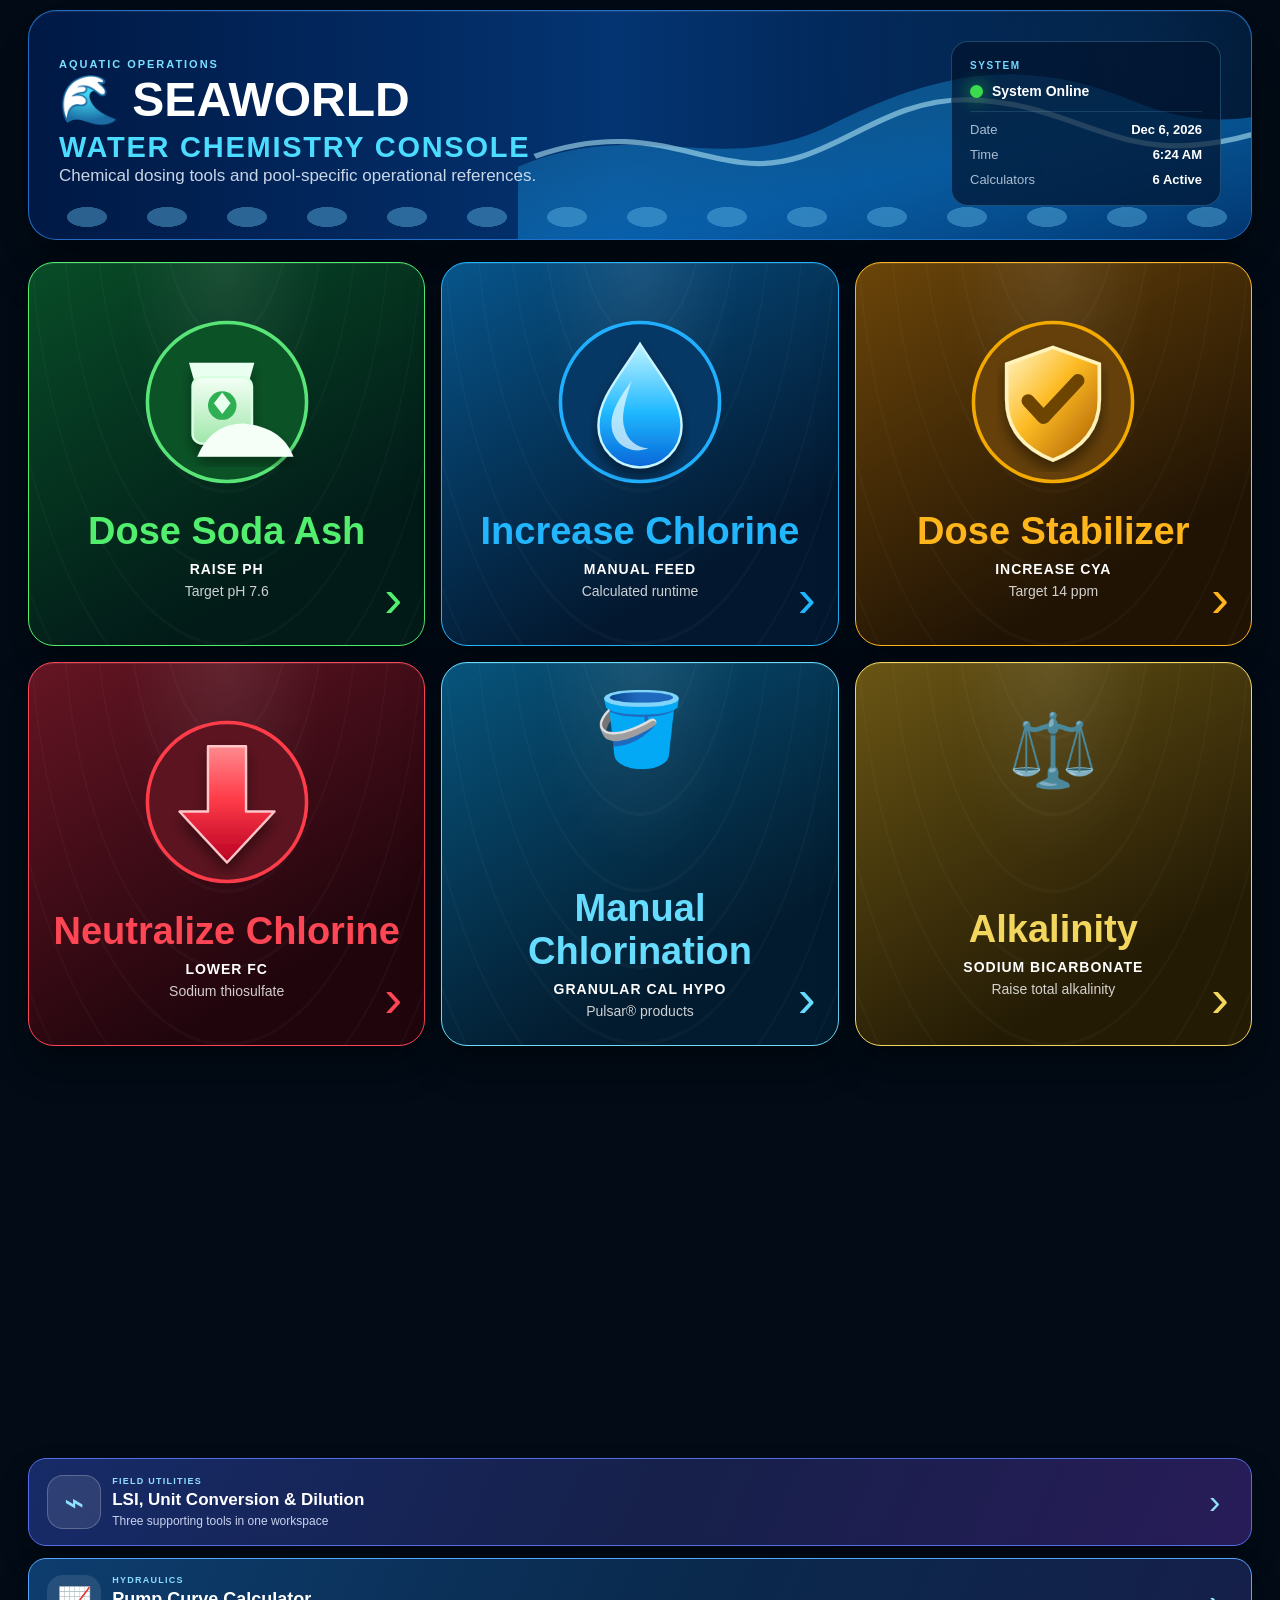
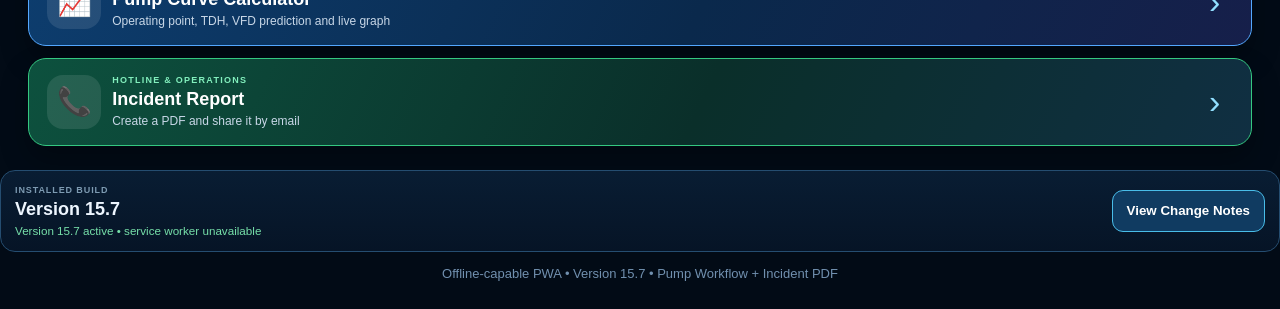
==== commit cdfb39da: "Add files via upload" ====
--- a/index.html
+++ b/index.html
@@ -1239,6 +1239,14 @@
   .parallel-pump-icon{width:42px;height:42px;font-size:22px}
 }
 
+
+/* ===== v15.6 operating point parallel pumps ===== */
+#pumpOperatingView .tiles{grid-template-columns:repeat(2,minmax(0,1fr))}
+@media(min-width:1100px){
+  #pumpOperatingView .tiles{grid-template-columns:repeat(3,minmax(0,1fr))}
+}
+
+#opAnnualSavings{color:#75e7b1}
 </style>
 </head>
 <body>
@@ -1955,18 +1963,50 @@
           <option value="eq1000">EQ1000 — 10 HP</option>
           <option value="eq1500" selected>EQ1500 — 15 HP</option>
         </select></div>
+        <div class="field">
+          <label for="opPumpCount">Pumps Running in Parallel</label>
+          <select id="opPumpCount">
+            <option value="1" selected>1 pump</option>
+            <option value="2">2 pumps</option>
+            <option value="3">3 pumps</option>
+            <option value="4">4 pumps</option>
+          </select>
+          <small>Each identical pump sees the same TDH and VFD frequency. Total flow is the sum of the individual pump flows.</small>
+        </div>
         <div class="field"><label for="opHead">Measured / Estimated TDH (ft)</label><input id="opHead" type="number" min="0" step="0.1" value="30"></div>
         <div class="field"><label for="opHz">VFD Frequency (Hz)</label><input id="opHz" type="number" min="10" max="60" step="0.1" value="41"></div>
+        <div class="input-section-label">ENERGY ESTIMATE</div>
+        <div class="field"><label for="opMotorEff">Motor Efficiency (%)</label><input id="opMotorEff" type="number" min="50" max="100" step="0.1" value="93"></div>
+        <div class="field"><label for="opVfdEff">VFD Efficiency (%)</label><input id="opVfdEff" type="number" min="50" max="100" step="0.1" value="97"></div>
+        <div class="field"><label for="opHours">Operating Hours per Day</label><input id="opHours" type="number" min="0" max="24" step="0.1" value="24"></div>
+        <div class="field"><label for="opDays">Operating Days per Year</label><input id="opDays" type="number" min="0" max="366" step="1" value="365"></div>
+        <div class="field"><label for="opRate">Electric Rate ($/kWh)</label><input id="opRate" type="number" min="0" step="0.001" value="0.12"></div>
         <div class="error" id="opError"></div>
       </div></div>
       <div>
-        <div class="result pump-result"><small>Estimated Flow</small><div class="big" id="opFlow">— GPM</div><div class="sub" id="opModelLabel">EQ1500</div></div>
+        <div class="result pump-result">
+          <small>Estimated Total System Flow</small>
+          <div class="big" id="opFlow">— GPM</div>
+          <div class="sub" id="opModelLabel">EQ1500</div>
+        </div>
         <div class="tiles">
-          <div class="tile"><span>Water HP</span><b id="opWaterHp">—</b></div>
+          <div class="tile"><span>Flow per Pump</span><b id="opFlowPerPump">—</b></div>
+          <div class="tile"><span>Pumps Running</span><b id="opCountTile">1</b></div>
+          <div class="tile"><span>Total Water HP</span><b id="opWaterHp">—</b></div>
           <div class="tile"><span>Rated Speed</span><b id="opSpeedPct">—%</b></div>
           <div class="tile speed-quality-tile"><span>Operating Speed Quality</span><b id="opSpeedQuality">—</b></div>
           <div class="tile"><span>Curve Head Range</span><b id="opHeadRange">—</b></div>
+          <div class="tile"><span>Est. Input @ Current Hz</span><b id="opInputKw">—</b></div>
+          <div class="tile"><span>Est. Input @ 60 Hz</span><b id="opFullSpeedKw">—</b></div>
+          <div class="tile"><span>Annual Cost @ Current Hz</span><b id="opAnnualCost">—</b></div>
+          <div class="tile"><span>Annual Cost @ 60 Hz</span><b id="opAnnualCost60">—</b></div>
+          <div class="tile"><span>Annual VFD Savings</span><b id="opAnnualSavings">—</b></div>
+          <div class="tile"><span>Savings %</span><b id="opVfdSavings">—</b></div>
           <div class="tile"><span>Status</span><b id="opStatus">Ready</b></div>
+        </div>
+        <div class="estimate-warning">
+          <strong>Parallel operating-point estimate</strong>
+          <span>Total flow = estimated flow per pump × pumps running. All pumps are assumed identical, operating at the same TDH and Hz. Energy and cost values use affinity-law screening assumptions with your entered runtime and electric rate; they are not Pentair-certified BHP data.</span>
         </div>
       </div>
     </div>
@@ -2156,7 +2196,7 @@
   <div class="version-summary">
     <div>
       <span class="version-label">Installed Build</span>
-      <strong>Version 15.5</strong>
+      <strong>Version 15.7</strong>
       <small id="versionUpdateStatus">Pump workflow redesign verified</small>
     </div>
     <button type="button" class="version-button" id="openChangeLog">View Change Notes</button>
@@ -2174,6 +2214,30 @@
     </div>
 
     <div class="change-log-list">
+      <details open>
+        <summary><strong>v15.7</strong><span>Operating Point dollar savings</span></summary>
+        <ul>
+          <li>Added operating hours/day, operating days/year, and electric-rate inputs to the Operating Point tab.</li>
+          <li>Added estimated annual operating cost at the selected VFD frequency.</li>
+          <li>Added estimated annual operating cost for the same pump configuration at 60 Hz.</li>
+          <li>Added estimated annual dollar savings from VFD operation versus 60 Hz.</li>
+          <li>Retained percentage savings as a secondary reference.</li>
+        </ul>
+      </details>
+      
+      <details open>
+        <summary><strong>v15.6</strong><span>Operating Point parallel pumps</span></summary>
+        <ul>
+          <li>Added selection for 1–4 identical pumps running in parallel on the Operating Point tab.</li>
+          <li>Operating Point now reports estimated flow per pump and total system flow.</li>
+          <li>Added total water horsepower for the combined pump configuration.</li>
+          <li>Added estimated total input kW at the selected VFD frequency.</li>
+          <li>Added estimated total input kW for the same pump count at 60 Hz.</li>
+          <li>Added estimated VFD energy-savings percentage versus the same configuration at 60 Hz.</li>
+          <li>Motor and VFD efficiency assumptions are editable on the Operating Point tab.</li>
+        </ul>
+      </details>
+      
       <details open>
         <summary><strong>v15.5</strong><span>Parallel pump sizing</span></summary>
         <ul>
@@ -2379,7 +2443,7 @@
   </div>
 </div>
 
-<div class="footer">Offline-capable PWA • Version 15.5 • Pump Workflow + Incident PDF</div>
+<div class="footer">Offline-capable PWA • Version 15.7 • Pump Workflow + Incident PDF</div>
 
 </div>
 
@@ -3185,30 +3249,85 @@
   ctx.fillStyle='#dce9f3';ctx.fillText('60 Hz',w-85,25);
 }
 function updateOperating(){
-  const key=byId('opModel').value,m=pentairEqCurves[key],head=numberValue('opHead'),hz=numberValue('opHz');
-  const flow=flowAtHead(m,head,hz);
+  const key=byId('opModel').value;
+  const m=pentairEqCurves[key];
+  const head=numberValue('opHead');
+  const hz=numberValue('opHz');
+  const count=parseInt(byId('opPumpCount').value,10);
+  const motorEff=numberValue('opMotorEff')/100;
+  const vfdEff=numberValue('opVfdEff')/100;
+  const hours=numberValue('opHours');
+  const days=numberValue('opDays');
+  const rate=numberValue('opRate');
+
+  if(!m || !Number.isFinite(head) || head<0 || !Number.isFinite(hz) || hz<=0 ||
+     !Number.isFinite(count) || count<1 || !Number.isFinite(motorEff) || motorEff<=0 ||
+     !Number.isFinite(vfdEff) || vfdEff<=0 || !Number.isFinite(hours) || hours<0 ||
+     !Number.isFinite(days) || days<0 || !Number.isFinite(rate) || rate<0){
+    setText('opFlow','Invalid input');
+    setText('opStatus','Check inputs');
+    return;
+  }
+
+  const flowEach=flowAtHead(m,head,hz);
   const sq=operatingSpeedQuality(hz);
-  setText('opModelLabel',m.label);
+
+  setText('opModelLabel',count+'× '+m.label+' @ '+hz.toFixed(1)+' Hz');
+  setText('opCountTile',count.toString());
   setText('opSpeedPct',(hz/60*100).toFixed(1)+'%');
   setText('opSpeedQuality',sq.label);
+
   const qualityEl=byId('opSpeedQuality');
   if(qualityEl){
     qualityEl.className='';
     qualityEl.classList.add('speed-quality-badge',sq.cls);
   }
-  const pts=scaleCurve(m,hz),heads=pts.map(p=>p[1]);
+
+  const pts=scaleCurve(m,hz);
+  const heads=pts.map(p=>p[1]);
   setText('opHeadRange',Math.min(...heads).toFixed(0)+'–'+Math.max(...heads).toFixed(0)+' ft');
-  if(flow===null){
+
+  if(flowEach===null){
     setText('opFlow','Outside curve');
+    setText('opFlowPerPump','—');
     setText('opWaterHp','—');
+    setText('opInputKw','—');
+    setText('opFullSpeedKw','—');
+    setText('opAnnualCost','—');
+    setText('opAnnualCost60','—');
+    setText('opAnnualSavings','—');
+    setText('opVfdSavings','—');
     setText('opStatus','Check TDH/Hz');
-  }else{
-    setText('opFlow',Math.round(flow)+' GPM');
-    setText('opWaterHp',(flow*head/3960).toFixed(2)+' HP');
-    setText('opStatus','Estimated');
+    return;
   }
-}
-['opModel','opHead','opHz'].forEach(id=>bind([id],['input','change'],updateOperating));
+
+  const totalFlow=flowEach*count;
+  const totalWaterHp=totalFlow*head/3960;
+
+  const speedRatio=hz/60;
+  const shaftHpEach=m.hp*Math.pow(speedRatio,3);
+  const totalInputKw=shaftHpEach*count*0.746/(motorEff*vfdEff);
+  const fullSpeedKw=m.hp*count*0.746/(motorEff*vfdEff);
+  const savingsPct=fullSpeedKw>0 ? (1-totalInputKw/fullSpeedKw)*100 : 0;
+
+  const annualKwhCurrent=totalInputKw*hours*days;
+  const annualKwh60=fullSpeedKw*hours*days;
+  const annualCostCurrent=annualKwhCurrent*rate;
+  const annualCost60=annualKwh60*rate;
+  const annualSavings=annualCost60-annualCostCurrent;
+
+  setText('opFlow',Math.round(totalFlow).toLocaleString()+' GPM');
+  setText('opFlowPerPump',Math.round(flowEach).toLocaleString()+' GPM');
+  setText('opWaterHp',totalWaterHp.toFixed(2)+' HP');
+  setText('opInputKw',totalInputKw.toFixed(2)+' kW');
+  setText('opFullSpeedKw',fullSpeedKw.toFixed(2)+' kW');
+  setText('opAnnualCost',money(annualCostCurrent));
+  setText('opAnnualCost60',money(annualCost60));
+  setText('opAnnualSavings',money(annualSavings));
+  setText('opVfdSavings',savingsPct.toFixed(1)+'%');
+  setText('opStatus','Estimated');
+}
+['opModel','opPumpCount','opHead','opHz','opMotorEff','opVfdEff','opHours','opDays','opRate'].forEach(id=>bind([id],['input','change'],updateOperating));
 
 function updateFieldTdh(){
  const d=numberValue('fieldDischarge'),s=numberValue('fieldSuction'),sg=numberValue('fieldSG'),e=numberValue('fieldElevation'),mode=byId('fieldSuctionMode').value;
@@ -3408,16 +3527,16 @@
   document.addEventListener('keydown',function(event){if(event.key==='Escape'&&!modal.hidden){modal.hidden=true;document.body.style.overflow='';}});
 
   try{
-    localStorage.setItem('swChemInstalledVersion','15.5');
+    localStorage.setItem('swChemInstalledVersion','15.7');
   }catch(error){}
 
   if('caches' in window){
     caches.keys().then(function(keys){
-      return Promise.all(keys.filter(function(key){return key!=='seaworld-chemistry-console-v15.5';}).map(function(key){return caches.delete(key);}));
+      return Promise.all(keys.filter(function(key){return key!=='seaworld-chemistry-console-v15.7';}).map(function(key){return caches.delete(key);}));
     }).then(function(){
-      setText('versionUpdateStatus','Version 15.5 active • old caches cleared');
+      setText('versionUpdateStatus','Version 15.7 active • old caches cleared');
     }).catch(function(){
-      setText('versionUpdateStatus','Version 15.5 active');
+      setText('versionUpdateStatus','Version 15.7 active');
     });
   }
 })();
@@ -3441,7 +3560,7 @@
 
 if('serviceWorker' in navigator && location.protocol.indexOf('http')===0){
   window.addEventListener('load',function(){
-    navigator.serviceWorker.register('./service-worker.js?build=v15.5',{updateViaCache:'none'})
+    navigator.serviceWorker.register('./service-worker.js?build=v15.7',{updateViaCache:'none'})
       .then(function(registration){
         registration.update();
         if(registration.waiting)registration.waiting.postMessage({type:'SKIP_WAITING'});
@@ -3457,12 +3576,12 @@
         });
       })
       .catch(function(){
-        setText('versionUpdateStatus','Version 15.5 active • service worker unavailable');
+        setText('versionUpdateStatus','Version 15.7 active • service worker unavailable');
       });
   });
   navigator.serviceWorker.addEventListener('controllerchange',function(){
-    if(!sessionStorage.getItem('swV155Reloaded')){
-      sessionStorage.setItem('swV155Reloaded','1');
+    if(!sessionStorage.getItem('swV157Reloaded')){
+      sessionStorage.setItem('swV157Reloaded','1');
       location.reload();
     }
   });
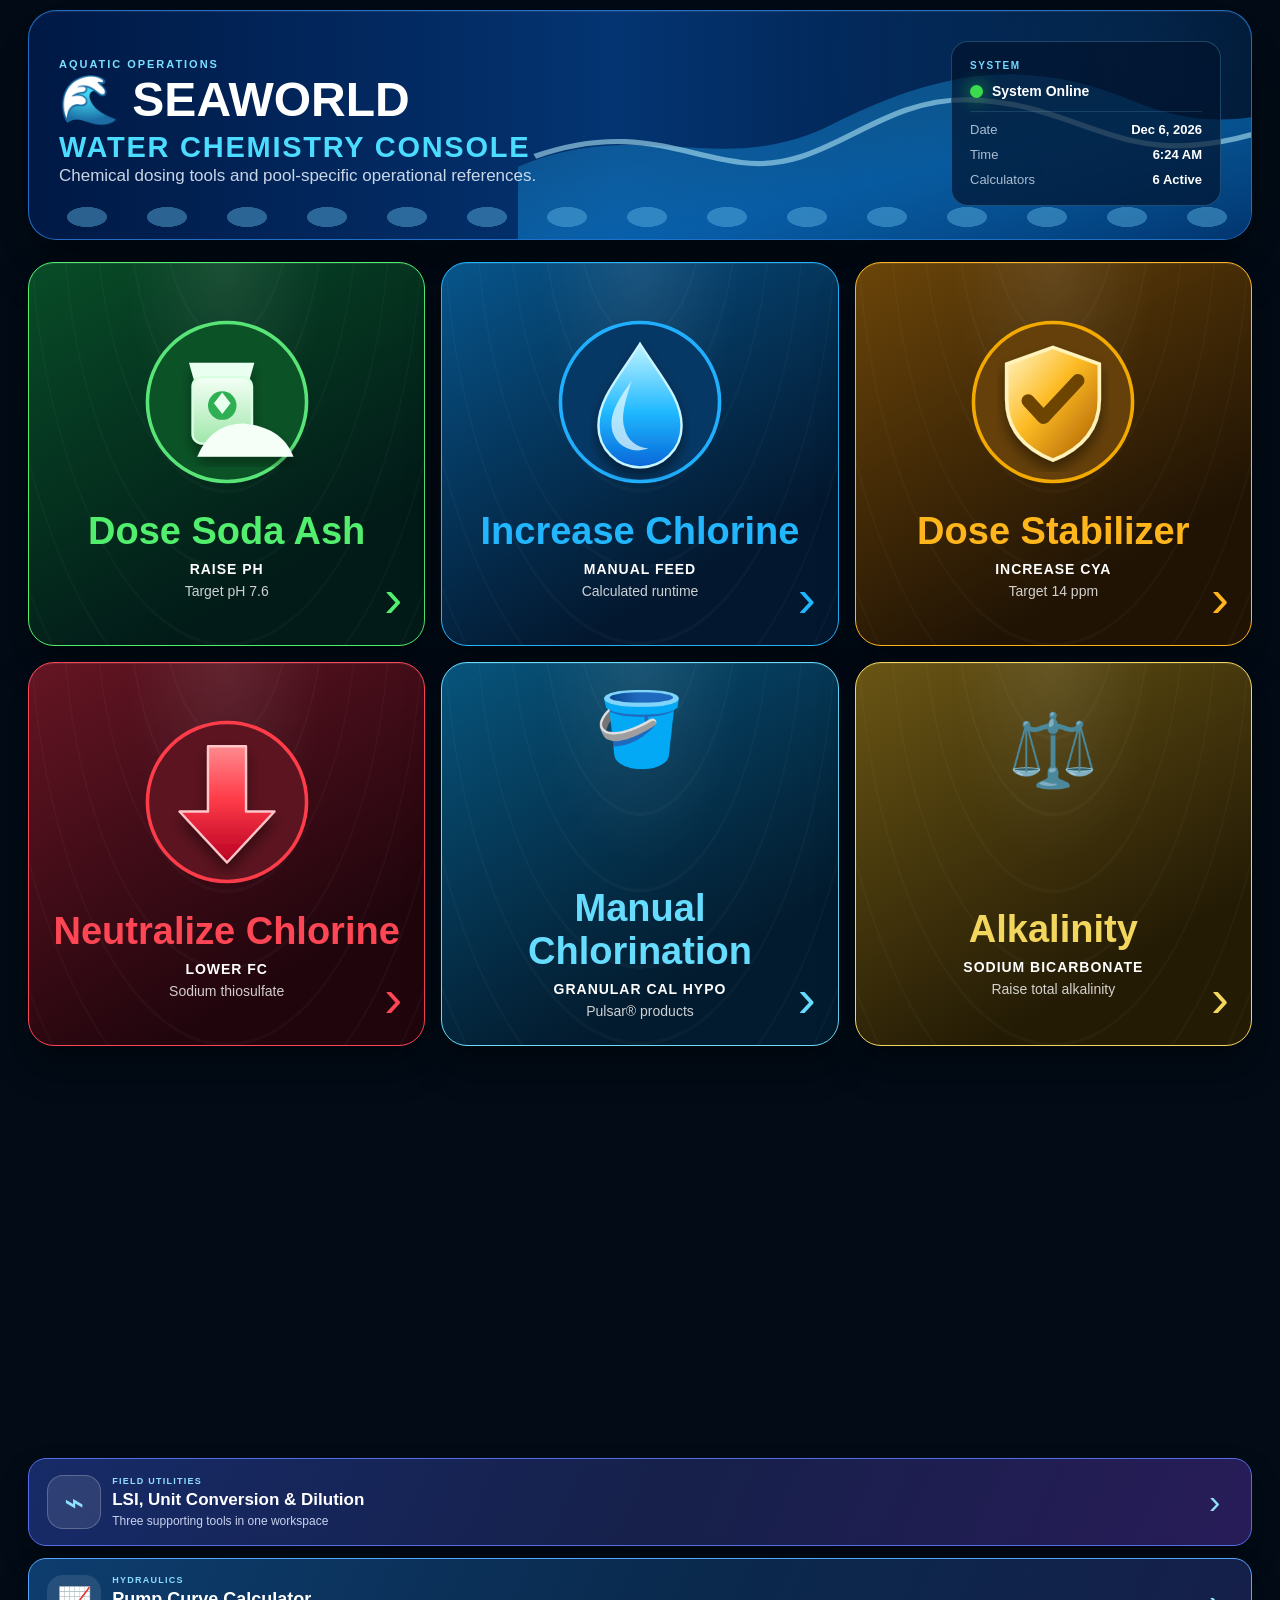
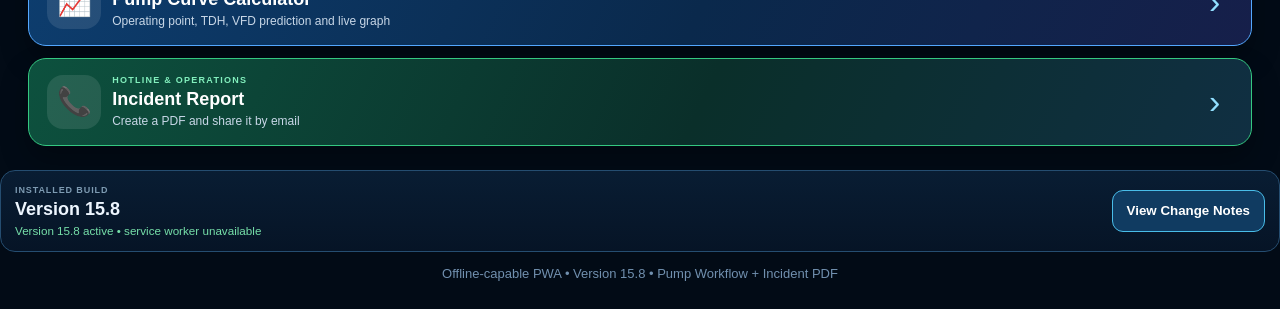
==== commit ac86e4be: "Add files via upload" ====
--- a/index.html
+++ b/index.html
@@ -1247,6 +1247,16 @@
 }
 
 #opAnnualSavings{color:#75e7b1}
+
+.selection-live-status{
+  display:inline-flex;align-items:center;gap:7px;margin-bottom:8px;
+  padding:5px 9px;border:1px solid #2d6d50;border-radius:999px;
+  background:#0a2f25;color:#87e7b4;font-size:10px;font-weight:850;
+  text-transform:uppercase;letter-spacing:.06em
+}
+.selection-live-status span{
+  width:7px;height:7px;border-radius:50%;background:#4add91;
+}
 </style>
 </head>
 <body>
@@ -1889,6 +1899,7 @@
       </div>
 
       <div>
+        <div class="selection-live-status"><span></span> Live calculation</div>
         <div class="result pump-result">
           <small>Recommended Hydraulic Selection</small>
           <div class="big" id="sizeBestPump">—</div>
@@ -2196,7 +2207,7 @@
   <div class="version-summary">
     <div>
       <span class="version-label">Installed Build</span>
-      <strong>Version 15.7</strong>
+      <strong>Version 15.8</strong>
       <small id="versionUpdateStatus">Pump workflow redesign verified</small>
     </div>
     <button type="button" class="version-button" id="openChangeLog">View Change Notes</button>
@@ -2214,6 +2225,15 @@
     </div>
 
     <div class="change-log-list">
+      <details open>
+        <summary><strong>v15.8</strong><span>Live pump-sizing recalculation</span></summary>
+        <ul>
+          <li>Fixed Desired Flow so sizing results update immediately while typing.</li>
+          <li>Added reliable input, change, and keyup listeners for all sizing controls.</li>
+          <li>TDH, pump count, comparison mode, frequency limits, energy assumptions, runtime, and electric rate now update live.</li>
+        </ul>
+      </details>
+      
       <details open>
         <summary><strong>v15.7</strong><span>Operating Point dollar savings</span></summary>
         <ul>
@@ -2443,7 +2463,7 @@
   </div>
 </div>
 
-<div class="footer">Offline-capable PWA • Version 15.7 • Pump Workflow + Incident PDF</div>
+<div class="footer">Offline-capable PWA • Version 15.8 • Pump Workflow + Incident PDF</div>
 
 </div>
 
@@ -3378,6 +3398,30 @@
    return `<article class="pump-reference-card"><h3>${m.label}</h3><dl><dt>Motor</dt><dd>${m.hp} HP</dd><dt>Published speed</dt><dd>60 Hz</dd><dt>Curve max flow</dt><dd>${maxQ} GPM</dd><dt>Shutoff / max head</dt><dd>${maxH} ft</dd><dt>Curve points</dt><dd>${m.points.length}</dd></dl></article>`;
  }).join('');
 }
+
+/* v15.8: robust live sizing recalculation */
+(function(){
+  const ids=[
+    'sizeFlow','sizeHead','sizePumpCount','sizeCompareMode',
+    'sizeMinHz','sizeMaxHz','sizeReserve',
+    'sizeMotorEff','sizeVfdEff','sizeHours','sizeRate','sizeDays'
+  ];
+  let timer=null;
+  function refreshSizing(){
+    clearTimeout(timer);
+    timer=setTimeout(function(){
+      try{computeSizing();}catch(error){console.error('Pump sizing update failed:',error);}
+    },60);
+  }
+  ids.forEach(function(id){
+    const el=byId(id);
+    if(!el)return;
+    el.addEventListener('input',refreshSizing);
+    el.addEventListener('change',refreshSizing);
+    el.addEventListener('keyup',refreshSizing);
+  });
+})();
+
 computeSizing();updateOperating();updateFieldTdh();updateAffinity();drawMultiCurves();buildReference();
 /* ---------------- Incident Report + Local PDF ---------------- */
 const incidentState={step:1,startedAt:Date.now(),pools:[],contact:'',resolution:'',follow:''};
@@ -3527,16 +3571,16 @@
   document.addEventListener('keydown',function(event){if(event.key==='Escape'&&!modal.hidden){modal.hidden=true;document.body.style.overflow='';}});
 
   try{
-    localStorage.setItem('swChemInstalledVersion','15.7');
+    localStorage.setItem('swChemInstalledVersion','15.8');
   }catch(error){}
 
   if('caches' in window){
     caches.keys().then(function(keys){
-      return Promise.all(keys.filter(function(key){return key!=='seaworld-chemistry-console-v15.7';}).map(function(key){return caches.delete(key);}));
+      return Promise.all(keys.filter(function(key){return key!=='seaworld-chemistry-console-v15.8';}).map(function(key){return caches.delete(key);}));
     }).then(function(){
-      setText('versionUpdateStatus','Version 15.7 active • old caches cleared');
+      setText('versionUpdateStatus','Version 15.8 active • old caches cleared');
     }).catch(function(){
-      setText('versionUpdateStatus','Version 15.7 active');
+      setText('versionUpdateStatus','Version 15.8 active');
     });
   }
 })();
@@ -3560,7 +3604,7 @@
 
 if('serviceWorker' in navigator && location.protocol.indexOf('http')===0){
   window.addEventListener('load',function(){
-    navigator.serviceWorker.register('./service-worker.js?build=v15.7',{updateViaCache:'none'})
+    navigator.serviceWorker.register('./service-worker.js?build=v15.8',{updateViaCache:'none'})
       .then(function(registration){
         registration.update();
         if(registration.waiting)registration.waiting.postMessage({type:'SKIP_WAITING'});
@@ -3576,12 +3620,12 @@
         });
       })
       .catch(function(){
-        setText('versionUpdateStatus','Version 15.7 active • service worker unavailable');
+        setText('versionUpdateStatus','Version 15.8 active • service worker unavailable');
       });
   });
   navigator.serviceWorker.addEventListener('controllerchange',function(){
-    if(!sessionStorage.getItem('swV157Reloaded')){
-      sessionStorage.setItem('swV157Reloaded','1');
+    if(!sessionStorage.getItem('swV158Reloaded')){
+      sessionStorage.setItem('swV158Reloaded','1');
       location.reload();
     }
   });
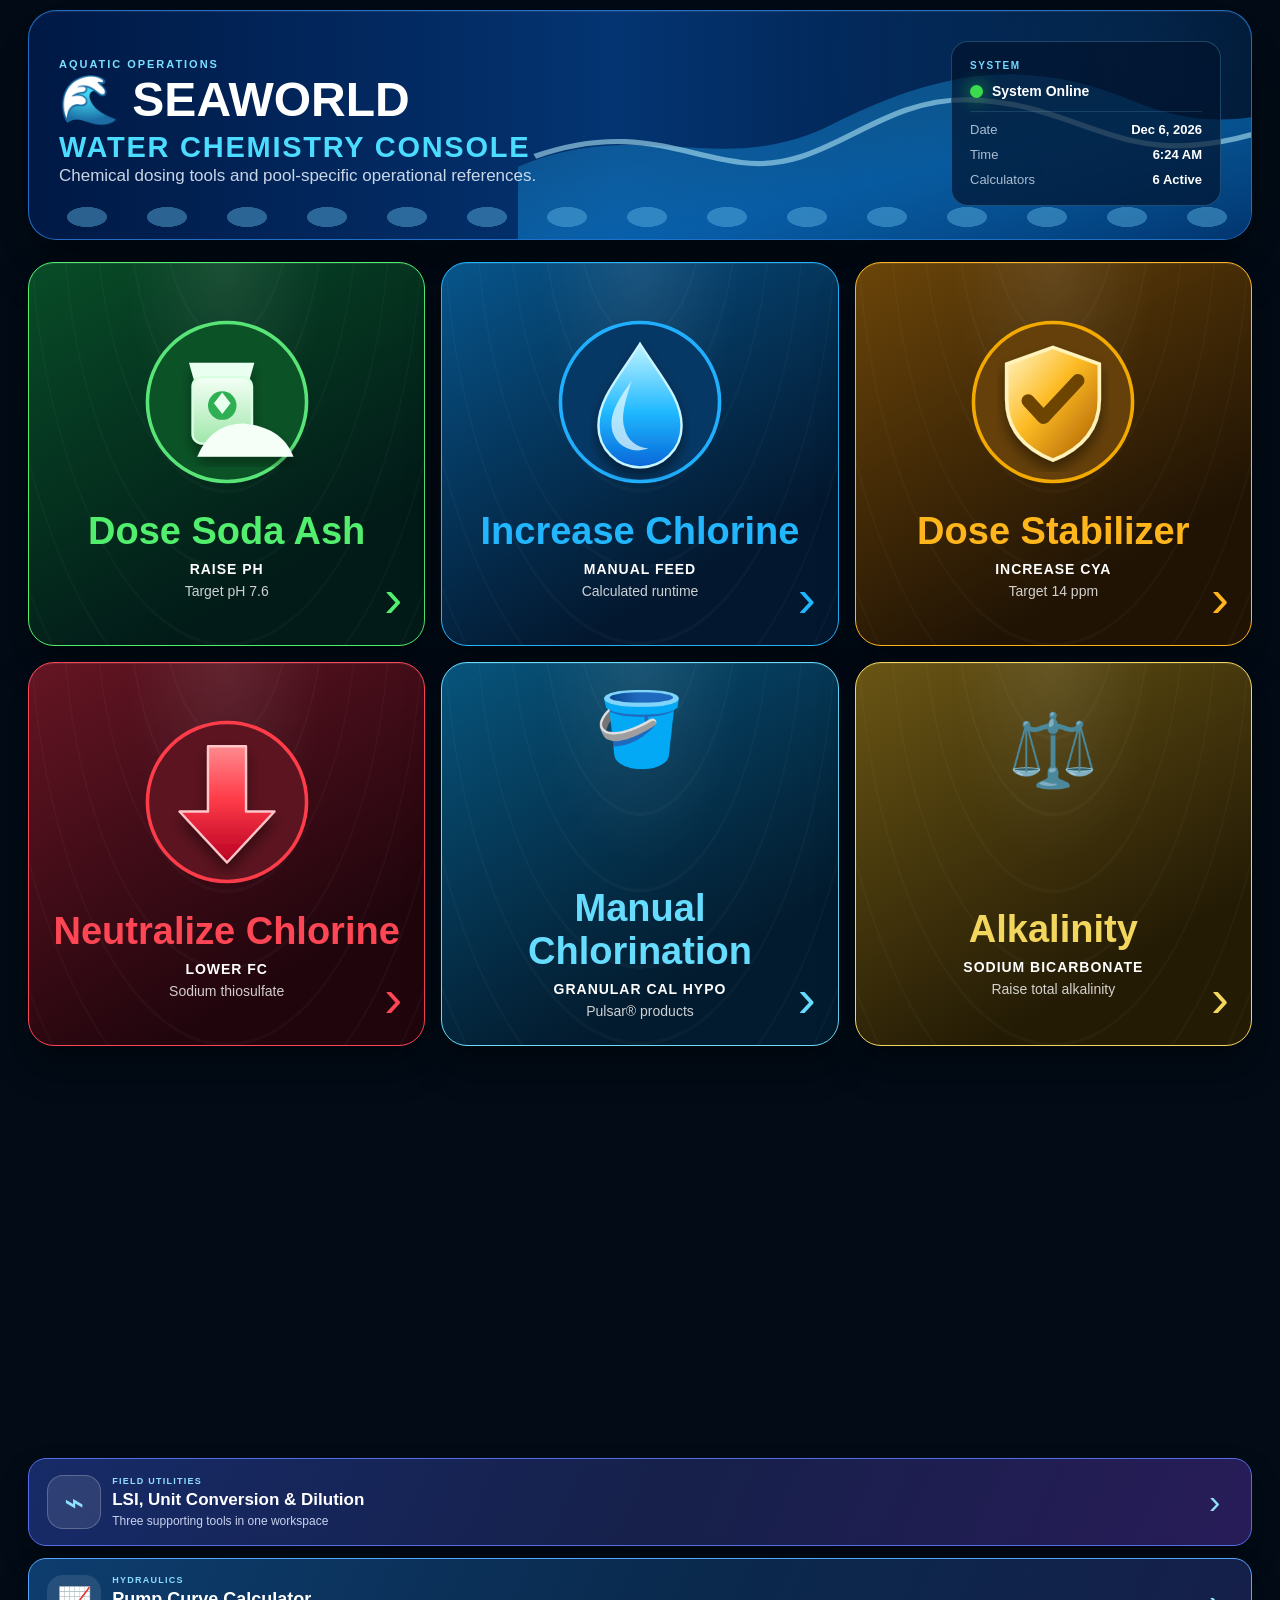
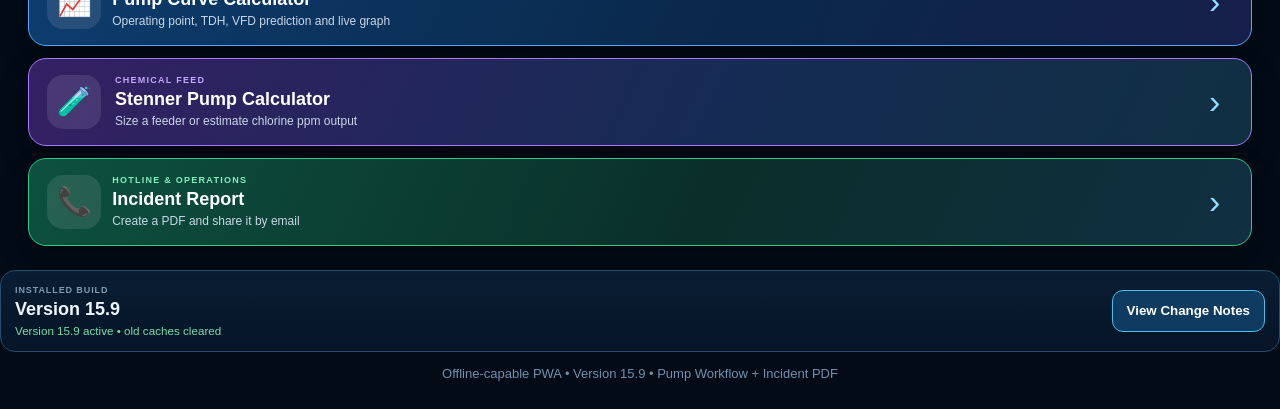
==== commit d6e2f406: "Add files via upload" ====
--- a/index.html
+++ b/index.html
@@ -896,19 +896,21 @@
 
 
 /* ===== v15.2 Pump Workflow + Incident PDF ===== */
-.pump-launcher,.incident-launcher{
+.pump-launcher,.incident-launcher,.chemical-pump-launcher{
   width:100%;margin-top:12px;padding:16px 18px;display:grid;
   grid-template-columns:54px minmax(0,1fr) 24px;align-items:center;gap:14px;
   text-align:left;border-radius:18px;color:#fff;box-shadow:0 14px 28px rgba(0,0,0,.28);cursor:pointer
 }
 .pump-launcher{border:1px solid #54a8ff;background:linear-gradient(115deg,#0d3d6e,#0a294c 55%,#161f4a)}
+.chemical-pump-launcher{border:1px solid #a879ff;background:linear-gradient(115deg,#352064,#162b55 55%,#102f42)}
+.chemical-pump-launcher .module-kicker{color:#c5a6ff}
 .incident-launcher{border:1px solid #34c881;background:linear-gradient(115deg,#0d513e,#0a2f2a 55%,#102f42)}
 .module-launcher-icon{width:54px;height:54px;display:grid;place-items:center;border-radius:16px;background:rgba(255,255,255,.10);font-size:28px}
 .module-launcher-copy{display:flex;flex-direction:column;gap:4px}
 .module-kicker{font-size:9px;letter-spacing:.14em;font-weight:900;color:#8bdcff}
 .incident-launcher .module-kicker{color:#82efbd}
 .module-launcher-copy strong{font-size:18px}.module-launcher-copy small{font-size:12px;color:#c8d7e7}.module-arrow{font-size:34px;color:#91dfff}
-.pump-panel,.incident-panel{display:none}.pump-panel.active,.incident-panel.active{display:block}
+.pump-panel,.incident-panel,.chemfeed-panel{display:none}.pump-panel.active,.incident-panel.active,.chemfeed-panel.active{display:block}
 .pump-hero,.incident-hero{display:grid;grid-template-columns:minmax(0,1fr) 125px;align-items:center;gap:18px;padding:25px;border-radius:18px}
 .pump-hero{border:1px solid #4ca7ff;background:linear-gradient(120deg,#0b3d70,#092a4d 62%,#161f4d)}
 .incident-hero{border:1px solid #34c881;background:linear-gradient(120deg,#0b4938,#092a2b 62%,#102a45)}
@@ -1257,6 +1259,22 @@
 .selection-live-status span{
   width:7px;height:7px;border-radius:50%;background:#4add91;
 }
+
+.chemical-pump-hero{border:1px solid #9669e8;background:linear-gradient(120deg,#34206b,#14375f 62%,#102a45)}
+.chemical-pump-tabs{margin-top:12px}
+.chemical-tab{min-height:46px;border:1px solid #315777;border-radius:11px;background:#07182a;color:#93aac0;font-weight:850}
+.chemical-tab.active{background:#36245f;color:#fff;border-color:#a879ff}
+.chemical-view{display:none}.chemical-view.active{display:block}
+.stenner-recommendation-grid{display:grid;grid-template-columns:repeat(2,minmax(0,1fr));gap:10px}
+.stenner-option-card{padding:13px;border:1px solid #244965;border-radius:13px;background:#07182a}
+.stenner-option-card.best{border-color:#43d68d}
+.stenner-option-card h3{margin:0 0 4px;font-size:16px}.stenner-meta{font-size:10px;color:#829fb5}
+.stenner-option-metrics{display:grid;grid-template-columns:repeat(2,minmax(0,1fr));gap:7px;margin-top:10px}
+.stenner-option-metrics div{padding:8px;border-radius:9px;background:#0a2238}
+.stenner-option-metrics span{display:block;font-size:8px;color:#7f9aae;text-transform:uppercase}
+.stenner-option-metrics strong{display:block;margin-top:3px;font-size:12px}
+@media(max-width:699px){.stenner-recommendation-grid{grid-template-columns:1fr}}
+
 </style>
 </head>
 <body>
@@ -1339,6 +1357,16 @@
     <span class="module-kicker">HYDRAULICS</span>
     <strong>Pump Curve Calculator</strong>
     <small>Operating point, TDH, VFD prediction and live graph</small>
+  </div>
+  <span class="module-arrow">›</span>
+</button>
+
+<button class="chemical-pump-launcher" onclick="showTab('chemfeed')" aria-label="Open chemical feed pump calculator">
+  <div class="module-launcher-icon">🧪</div>
+  <div class="module-launcher-copy">
+    <span class="module-kicker">CHEMICAL FEED</span>
+    <strong>Stenner Pump Calculator</strong>
+    <small>Size a feeder or estimate chlorine ppm output</small>
   </div>
   <span class="module-arrow">›</span>
 </button>
@@ -1832,6 +1860,68 @@
 
 
 
+
+<section class="panel calculator-shell chemfeed-panel" id="chemfeedPanel">
+  <div class="calculator-breadcrumb">
+    <button class="back-button" onclick="showTab('home')">← Dashboard</button>
+    <span class="breadcrumb-separator">/</span><strong>Chemical Feed Pump</strong>
+  </div>
+  <div class="pump-hero chemical-pump-hero">
+    <div><span class="calc-kicker">STENNER • LIQUID CHLORINE</span><h2>Chemical Feed Pump Calculator</h2>
+    <p>Size a Stenner feeder for a target chlorine rise or estimate output from an installed pump.</p></div>
+    <div class="pump-hero-icon">🧪</div>
+  </div>
+  <div class="utility-tabs chemical-pump-tabs">
+    <button type="button" class="chemical-tab active" data-chem-view="sizing">Pump Sizing</button>
+    <button type="button" class="chemical-tab" data-chem-view="existing">Existing Pump</button>
+  </div>
+
+  <section class="chemical-view active" id="chemicalSizingView">
+    <div class="grid">
+      <div class="card"><h2>Sizing Inputs</h2><div class="card-body">
+        <div class="field"><label for="chemSizePool">Body of Water</label><select id="chemSizePool"></select></div>
+        <div class="field"><label for="chemSizeStrength">Liquid Chlorine Strength (%)</label><input id="chemSizeStrength" type="number" min="1" max="20" step="0.1" value="12.5"></div>
+        <div class="field"><label for="chemSizePpm">Desired FC Rise (ppm)</label><input id="chemSizePpm" type="number" min="0.01" step="0.01" value="0.5"></div>
+        <div class="field"><label for="chemSizeMinutes">Feed Interval (minutes)</label><input id="chemSizeMinutes" type="number" min="1" step="1" value="30"></div>
+        <div class="field"><label for="chemSizePressure">Pressure Class</label><select id="chemSizePressure"><option value="all">Show all</option><option value="100">100 psi</option><option value="25">25 psi</option></select></div>
+      </div></div>
+      <div class="card"><h2>Required Output</h2><div class="card-body">
+        <div class="result"><small>Required Stenner Output</small><div class="big" id="chemRequiredGpd">— GPD</div><div class="sub" id="chemRequiredSub">—</div></div>
+        <div class="tiles">
+          <div class="tile"><span>Pool Volume</span><b id="chemSizeVolume">—</b></div>
+          <div class="tile"><span>Required gal/hr</span><b id="chemRequiredGph">—</b></div>
+          <div class="tile"><span>Required oz/min</span><b id="chemRequiredOzMin">—</b></div>
+          <div class="tile"><span>Target ppm/min</span><b id="chemTargetPpmMin">—</b></div>
+        </div>
+      </div></div>
+    </div>
+    <div class="card"><h2>Recommended Stenner Options</h2><div class="card-body"><div class="stenner-recommendation-grid" id="stennerRecommendations"></div></div></div>
+  </section>
+
+  <section class="chemical-view" id="chemicalExistingView">
+    <div class="grid">
+      <div class="card"><h2>Existing Pump Inputs</h2><div class="card-body">
+        <div class="field"><label for="chemExistingPool">Body of Water</label><select id="chemExistingPool"></select></div>
+        <div class="field"><label for="chemExistingStrength">Liquid Chlorine Strength (%)</label><input id="chemExistingStrength" type="number" min="1" max="20" step="0.1" value="12.5"></div>
+        <div class="field"><label for="chemExistingModel">Stenner Model</label><select id="chemExistingModel"></select></div>
+        <div class="field"><label for="chemExistingSetting">Feed Rate Setting</label><select id="chemExistingSetting"></select></div>
+        <div class="field"><label for="chemExistingRuntime">Runtime (minutes)</label><input id="chemExistingRuntime" type="number" min="1" step="1" value="30"></div>
+      </div></div>
+      <div class="card"><h2>Theoretical Chlorine Output</h2><div class="card-body">
+        <div class="result"><small>Expected FC Rise</small><div class="big" id="chemExistingRise">— ppm</div><div class="sub" id="chemExistingModelSummary">—</div></div>
+        <div class="tiles">
+          <div class="tile"><span>Pump Output</span><b id="chemExistingGpd">—</b></div>
+          <div class="tile"><span>ppm/min</span><b id="chemExistingPpmMin">—</b></div>
+          <div class="tile"><span>ppm/5 min</span><b id="chemExistingPpm5">—</b></div>
+          <div class="tile"><span>ppm/10 min</span><b id="chemExistingPpm10">—</b></div>
+          <div class="tile"><span>ppm/hour</span><b id="chemExistingPpmHour">—</b></div>
+          <div class="tile"><span>oz/min</span><b id="chemExistingOzMin">—</b></div>
+        </div>
+      </div></div>
+    </div>
+  </section>
+  <div class="estimate-warning"><strong>Theoretical output only</strong><span>Stenner publishes these values as approximate guide outputs. Field calibration is recommended because actual output varies with pressure, tubing condition, suction lift, chemical properties and installation.</span></div>
+</section>
 <section class="panel calculator-shell pump-panel" id="pumpPanel">
   <div class="calculator-breadcrumb">
     <button class="back-button" onclick="showTab('home')">← Dashboard</button>
@@ -2207,7 +2297,7 @@
   <div class="version-summary">
     <div>
       <span class="version-label">Installed Build</span>
-      <strong>Version 15.8</strong>
+      <strong>Version 15.9</strong>
       <small id="versionUpdateStatus">Pump workflow redesign verified</small>
     </div>
     <button type="button" class="version-button" id="openChangeLog">View Change Notes</button>
@@ -2224,7 +2314,7 @@
       <button type="button" class="change-log-close" id="closeChangeLog" aria-label="Close change log">×</button>
     </div>
 
-    <div class="change-log-list">
+    <div class="change-log-list"><details open><summary><strong>v15.9</strong><span>Stenner chemical-feed calculator</span></summary><ul><li>Added Pump Sizing and Existing Pump modes for liquid chlorine.</li><li>Loaded Stenner 45, 85, 100 and 170 Series 60 Hz adjustable GPD data.</li><li>Added required GPD, gal/hr, oz/min and ppm/min calculations.</li><li>Added model/feed-setting recommendations and theoretical FC rise by interval.</li><li>Default concentration is 12.5% sodium hypochlorite and remains editable.</li><li>Added field-calibration warning for approximate Stenner chart outputs.</li></ul></details>
       <details open>
         <summary><strong>v15.8</strong><span>Live pump-sizing recalculation</span></summary>
         <ul>
@@ -2463,7 +2553,7 @@
   </div>
 </div>
 
-<div class="footer">Offline-capable PWA • Version 15.8 • Pump Workflow + Incident PDF</div>
+<div class="footer">Offline-capable PWA • Version 15.9 • Pump Workflow + Incident PDF</div>
 
 </div>
 
@@ -2512,7 +2602,7 @@
 window.showTab=function(name){
   const dashboard=byId('opsDashboard');
   if(dashboard)dashboard.classList.toggle('hidden',name!=='home');
-  ['soda','fc','cya','dechlor','calhypo','alk','utilities','pump','incident'].forEach(function(key){
+  ['soda','fc','cya','dechlor','calhypo','alk','utilities','pump','chemfeed','incident'].forEach(function(key){
     const panel=byId(key+'Panel');
     if(panel)panel.classList.toggle('active',name===key);
   });
@@ -3571,16 +3661,16 @@
   document.addEventListener('keydown',function(event){if(event.key==='Escape'&&!modal.hidden){modal.hidden=true;document.body.style.overflow='';}});
 
   try{
-    localStorage.setItem('swChemInstalledVersion','15.8');
+    localStorage.setItem('swChemInstalledVersion','15.9');
   }catch(error){}
 
   if('caches' in window){
     caches.keys().then(function(keys){
-      return Promise.all(keys.filter(function(key){return key!=='seaworld-chemistry-console-v15.8';}).map(function(key){return caches.delete(key);}));
+      return Promise.all(keys.filter(function(key){return key!=='seaworld-chemistry-console-v15.9';}).map(function(key){return caches.delete(key);}));
     }).then(function(){
-      setText('versionUpdateStatus','Version 15.8 active • old caches cleared');
+      setText('versionUpdateStatus','Version 15.9 active • old caches cleared');
     }).catch(function(){
-      setText('versionUpdateStatus','Version 15.8 active');
+      setText('versionUpdateStatus','Version 15.9 active');
     });
   }
 })();
@@ -3602,9 +3692,80 @@
   });
 })();
 
+
+const stennerModels=[
+{id:'45MHP2',s:'45',p:100,t:'#1',g:[.2,.3,.6,.9,1.2,1.5,1.8,2.1,2.4,2.7,3]},
+{id:'45M1',s:'45',p:25,t:'#1',g:[.2,.3,.6,.9,1.2,1.5,1.8,2.1,2.4,2.7,3]},
+{id:'45MHP10',s:'45',p:100,t:'#2',g:[.5,1,2,3,4,5,6,7,8,9,10]},
+{id:'45M2',s:'45',p:25,t:'#2',g:[.5,1,2,3,4,5,6,7,8,9,10]},
+{id:'45MHP22',s:'45',p:100,t:'#7',g:[1.1,2.2,4.4,6.6,8.8,11,13.2,15.4,17.6,19.8,22]},
+{id:'45M3',s:'45',p:25,t:'#3',g:[1.1,2.2,4.4,6.6,8.8,11,13.2,15.4,17.6,19.8,22]},
+{id:'45M4',s:'45',p:25,t:'#4',g:[1.7,3.5,7,10.5,14,17.5,21,24.5,28,31.5,35]},
+{id:'45M5',s:'45',p:25,t:'#5',g:[2.5,5,10,15,20,25,30,35,40,45,50]},
+{id:'85MHP5',s:'85',p:100,t:'#1',g:[.3,.5,1,1.5,2,2.5,3,3.5,4,4.5,5]},
+{id:'85M1',s:'85',p:25,t:'#1',g:[.3,.5,1,1.5,2,2.5,3,3.5,4,4.5,5]},
+{id:'85MHP17',s:'85',p:100,t:'#2',g:[.8,1.7,3.4,5.1,6.8,8.5,10.2,11.9,13.6,15.3,17]},
+{id:'85M2',s:'85',p:25,t:'#2',g:[.8,1.7,3.4,5.1,6.8,8.5,10.2,11.9,13.6,15.3,17]},
+{id:'85MHP40',s:'85',p:100,t:'#7',g:[2,4,8,12,16,20,24,28,32,36,40]},
+{id:'85M3',s:'85',p:25,t:'#3',g:[2,4,8,12,16,20,24,28,32,36,40]},
+{id:'85M4',s:'85',p:25,t:'#4',g:[3,6,12,18,24,30,36,42,48,54,60]},
+{id:'85M5',s:'85',p:25,t:'#5',g:[4.3,8.5,17,25.5,34,42.5,51,59.5,68,76.5,85]},
+{id:'100DMHP5',s:'100',p:100,t:'#1',g:[.3,.6,1.2,1.8,2.4,3,3.6,4.2,4.8,5.4,6]},
+{id:'100DM1',s:'100',p:25,t:'#1',g:[.3,.6,1.2,1.8,2.4,3,3.6,4.2,4.8,5.4,6]},
+{id:'100DMHP20',s:'100',p:100,t:'#2',g:[1,2,4,6,8,10,12,14,16,18,20]},
+{id:'100DM2',s:'100',p:25,t:'#2',g:[1,2,4,6,8,10,12,14,16,18,20]},
+{id:'100DM3',s:'100',p:100,t:'#3',g:[2.2,4.4,8.8,13.2,17.6,22,26.4,30.8,35.2,39.6,44]},
+{id:'100DM4',s:'100',p:25,t:'#4',g:[3.5,7,14,21,28,35,42,49,56,63,70]},
+{id:'100DM5',s:'100',p:25,t:'#5',g:[5,10,20,30,40,50,60,70,80,90,100]},
+{id:'170DMHP9',s:'170',p:100,t:'#1',g:[.5,1,2,3,4,5,6,7,8,9,10]},
+{id:'170DM1',s:'170',p:25,t:'#1',g:[.5,1,2,3,4,5,6,7,8,9,10]},
+{id:'170DMHP34',s:'170',p:100,t:'#2',g:[1.7,3.4,6,9.5,13.6,17,20.4,23.8,27.2,30.6,34]},
+{id:'170DM2',s:'170',p:25,t:'#2',g:[1.7,3.4,6,9.5,13.6,17,20.4,23.8,27.2,30.6,34]},
+{id:'170DM3',s:'170',p:25,t:'#3',g:[4,8,16,24,32,40,48,56,64,72,80]},
+{id:'170DM4',s:'170',p:25,t:'#4',g:[6,12,24,36,48,60,72,84,96,108,120]},
+{id:'170DM5',s:'170',p:25,t:'#5',g:[8.5,17,34,51,68,85,102,119,136,153,170]}
+];
+const stennerSettings=['L','1','2','3','4','5','6','7','8','9','10'];
+function ppmMinFromGpd(gpd,gal,strength){return (gpd*86.8055556*(strength/12.5))/gal}
+function requiredGpd(ppm,gal,min,strength){return (ppm*gal)/(86.8055556*min*(strength/12.5))}
+function populateChemPools(){
+ ['chemSizePool','chemExistingPool'].forEach(id=>{const s=byId(id);s.innerHTML=pools.map((p,i)=>`<option value="${i}">${p.num?p.num+' - ':''}${p.name}</option>`).join('')})
+}
+function populateStennerModels(){
+ const s=byId('chemExistingModel');s.innerHTML=stennerModels.map(m=>`<option value="${m.id}">${m.id} • ${m.p} psi • ${m.t}</option>`).join('');updateStennerSettings()
+}
+function updateStennerSettings(){
+ const m=stennerModels.find(x=>x.id===byId('chemExistingModel').value)||stennerModels[0];
+ byId('chemExistingSetting').innerHTML=stennerSettings.map((x,i)=>`<option value="${i}">${x} — ${m.g[i]} GPD</option>`).join('')
+}
+function updateChemSizing(){
+ const p=pools[+byId('chemSizePool').value],str=numberValue('chemSizeStrength'),ppm=numberValue('chemSizePpm'),mins=numberValue('chemSizeMinutes'),pressure=byId('chemSizePressure').value;
+ if(!p||!str||!ppm||!mins)return;
+ const req=requiredGpd(ppm,p.vol,mins,str);
+ setText('chemRequiredGpd',req.toFixed(2)+' GPD');setText('chemRequiredSub',ppm.toFixed(2)+' ppm in '+mins.toFixed(0)+' min');
+ setText('chemSizeVolume',Math.round(p.vol).toLocaleString()+' gal');setText('chemRequiredGph',(req/24).toFixed(3)+' gal/hr');setText('chemRequiredOzMin',(req*128/1440).toFixed(3)+' oz/min');setText('chemTargetPpmMin',(ppm/mins).toFixed(4));
+ let opts=[];
+ stennerModels.filter(m=>pressure==='all'||String(m.p)===pressure).forEach(m=>m.g.forEach((g,i)=>{if(g>=req)opts.push({m,i,g,ex:g-req,pm:ppmMinFromGpd(g,p.vol,str)})}));
+ opts.sort((a,b)=>a.ex-b.ex||a.g-b.g);opts=opts.slice(0,8);
+ byId('stennerRecommendations').innerHTML=opts.length?opts.map((o,i)=>`<div class="stenner-option-card ${i===0?'best':''}"><h3>${o.m.id} ${i===0?'<span class="status-pill status-preferred">Best Fit</span>':''}</h3><div class="stenner-meta">${o.m.s} Series • ${o.m.p} psi • Tube ${o.m.t}</div><div class="stenner-option-metrics"><div><span>Feed setting</span><strong>${stennerSettings[o.i]}</strong></div><div><span>Chart output</span><strong>${o.g.toFixed(1)} GPD</strong></div><div><span>ppm/min</span><strong>${o.pm.toFixed(4)}</strong></div><div><span>${mins.toFixed(0)} min rise</span><strong>${(o.pm*mins).toFixed(3)} ppm</strong></div></div></div>`).join(''):'<div class="muted">No listed Stenner setting can meet this target.</div>'
+}
+function updateChemExisting(){
+ const p=pools[+byId('chemExistingPool').value],str=numberValue('chemExistingStrength'),runtime=numberValue('chemExistingRuntime'),m=stennerModels.find(x=>x.id===byId('chemExistingModel').value),i=+byId('chemExistingSetting').value;
+ if(!p||!str||!runtime||!m)return;const g=m.g[i],pm=ppmMinFromGpd(g,p.vol,str);
+ setText('chemExistingRise',(pm*runtime).toFixed(3)+' ppm');setText('chemExistingModelSummary',m.id+' • setting '+stennerSettings[i]+' • '+str.toFixed(1)+'% NaOCl');setText('chemExistingGpd',g.toFixed(1)+' GPD');setText('chemExistingPpmMin',pm.toFixed(4));setText('chemExistingPpm5',(pm*5).toFixed(3));setText('chemExistingPpm10',(pm*10).toFixed(3));setText('chemExistingPpmHour',(pm*60).toFixed(3));setText('chemExistingOzMin',(g*128/1440).toFixed(3))
+}
+(function(){
+ populateChemPools();populateStennerModels();
+ document.querySelectorAll('.chemical-tab').forEach(b=>b.addEventListener('click',()=>{document.querySelectorAll('.chemical-tab').forEach(x=>x.classList.remove('active'));document.querySelectorAll('.chemical-view').forEach(x=>x.classList.remove('active'));b.classList.add('active');byId(b.dataset.chemView==='sizing'?'chemicalSizingView':'chemicalExistingView').classList.add('active')}));
+ ['chemSizePool','chemSizeStrength','chemSizePpm','chemSizeMinutes','chemSizePressure'].forEach(id=>{let e=byId(id);e.addEventListener('input',updateChemSizing);e.addEventListener('change',updateChemSizing)});
+ ['chemExistingPool','chemExistingStrength','chemExistingRuntime','chemExistingSetting'].forEach(id=>{let e=byId(id);e.addEventListener('input',updateChemExisting);e.addEventListener('change',updateChemExisting)});
+ byId('chemExistingModel').addEventListener('change',()=>{updateStennerSettings();updateChemExisting()});
+ updateChemSizing();updateChemExisting()
+})();
+
 if('serviceWorker' in navigator && location.protocol.indexOf('http')===0){
   window.addEventListener('load',function(){
-    navigator.serviceWorker.register('./service-worker.js?build=v15.8',{updateViaCache:'none'})
+    navigator.serviceWorker.register('./service-worker.js?build=v15.9',{updateViaCache:'none'})
       .then(function(registration){
         registration.update();
         if(registration.waiting)registration.waiting.postMessage({type:'SKIP_WAITING'});
@@ -3620,12 +3781,12 @@
         });
       })
       .catch(function(){
-        setText('versionUpdateStatus','Version 15.8 active • service worker unavailable');
+        setText('versionUpdateStatus','Version 15.9 active • service worker unavailable');
       });
   });
   navigator.serviceWorker.addEventListener('controllerchange',function(){
-    if(!sessionStorage.getItem('swV158Reloaded')){
-      sessionStorage.setItem('swV158Reloaded','1');
+    if(!sessionStorage.getItem('swV159Reloaded')){
+      sessionStorage.setItem('swV159Reloaded','1');
       location.reload();
     }
   });
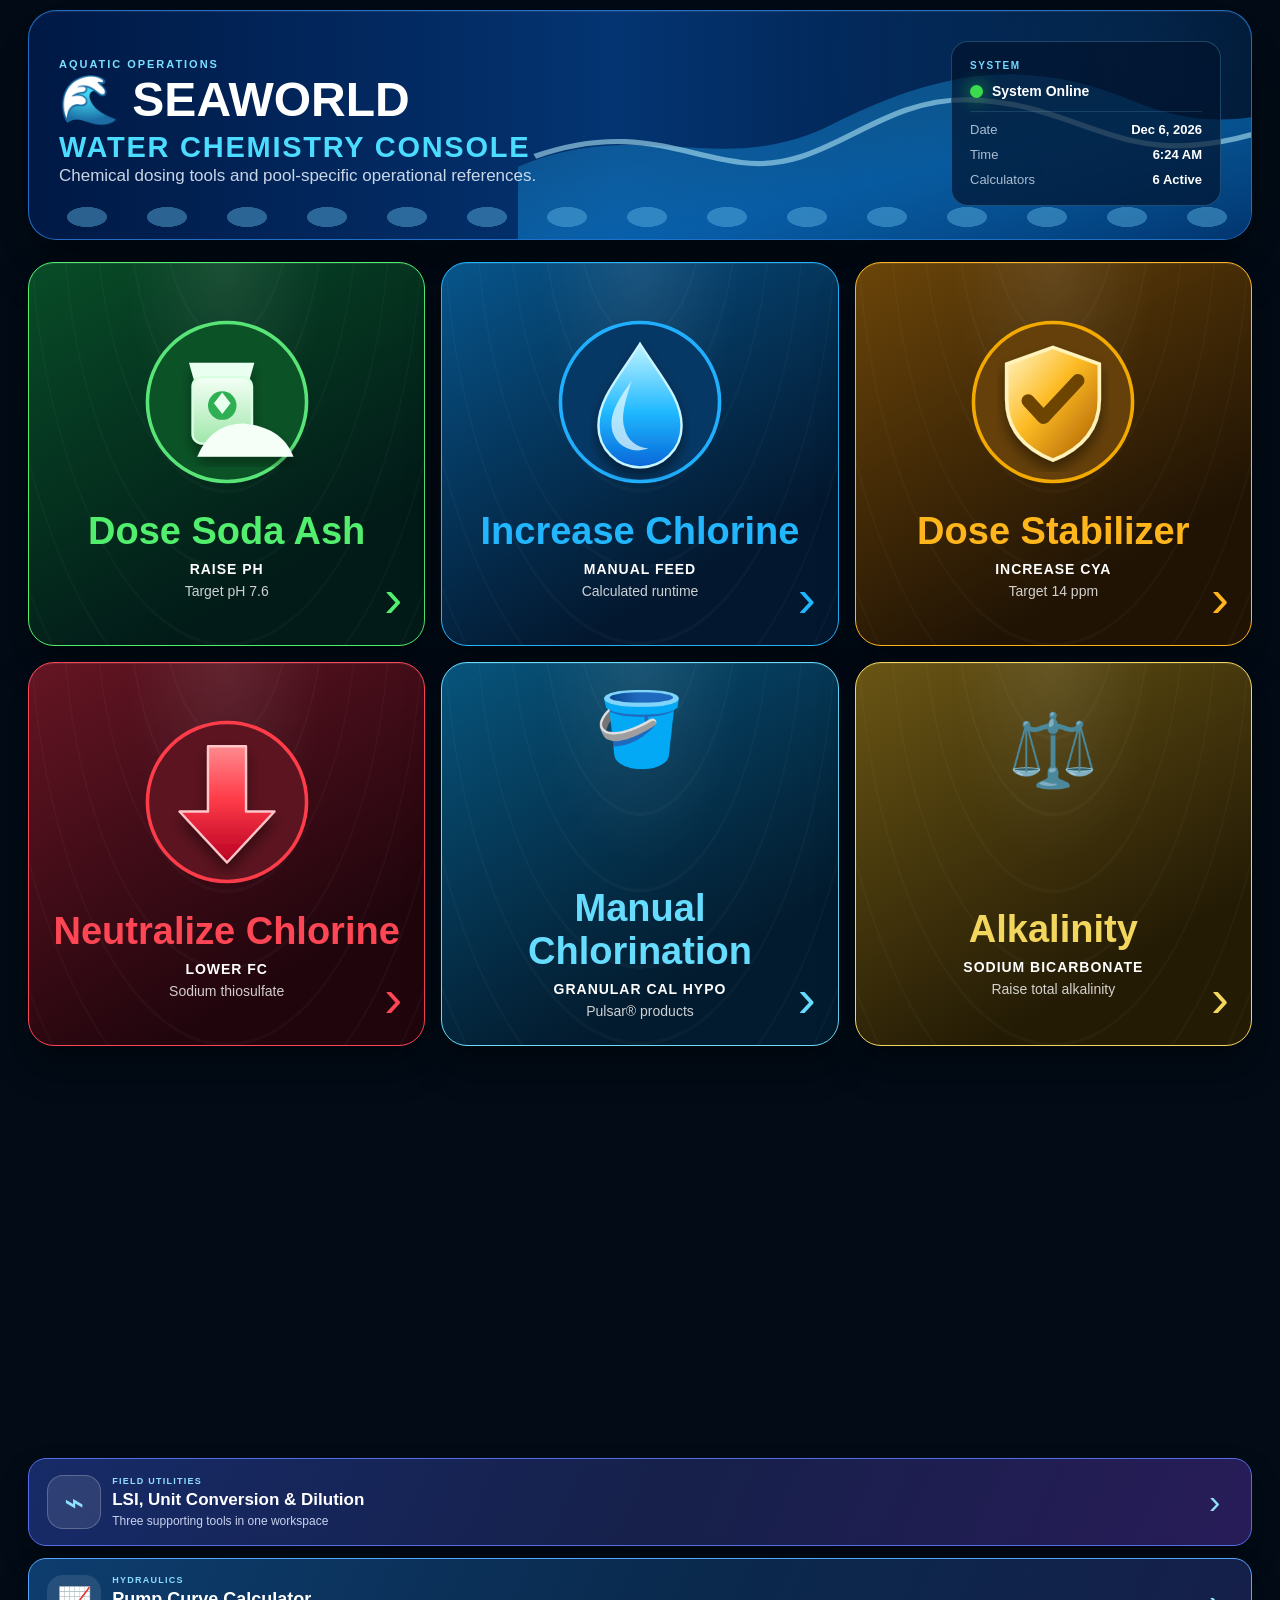
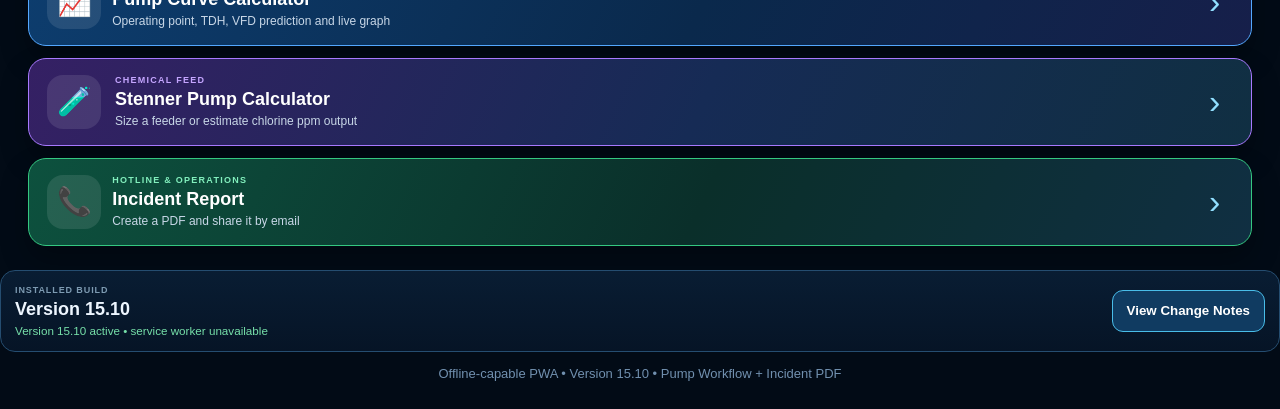
==== commit 81f4fd38: "Add files via upload" ====
--- a/index.html
+++ b/index.html
@@ -1879,7 +1879,11 @@
   <section class="chemical-view active" id="chemicalSizingView">
     <div class="grid">
       <div class="card"><h2>Sizing Inputs</h2><div class="card-body">
-        <div class="field"><label for="chemSizePool">Body of Water</label><select id="chemSizePool"></select></div>
+        <div class="field">
+      <label for="chemSizeVolumeInput">Pool Volume (gallons)</label>
+      <input id="chemSizeVolumeInput" type="number" min="1" step="1" value="100000" inputmode="decimal">
+      <small>Enter the actual body-of-water volume.</small>
+    </div>
         <div class="field"><label for="chemSizeStrength">Liquid Chlorine Strength (%)</label><input id="chemSizeStrength" type="number" min="1" max="20" step="0.1" value="12.5"></div>
         <div class="field"><label for="chemSizePpm">Desired FC Rise (ppm)</label><input id="chemSizePpm" type="number" min="0.01" step="0.01" value="0.5"></div>
         <div class="field"><label for="chemSizeMinutes">Feed Interval (minutes)</label><input id="chemSizeMinutes" type="number" min="1" step="1" value="30"></div>
@@ -1901,7 +1905,11 @@
   <section class="chemical-view" id="chemicalExistingView">
     <div class="grid">
       <div class="card"><h2>Existing Pump Inputs</h2><div class="card-body">
-        <div class="field"><label for="chemExistingPool">Body of Water</label><select id="chemExistingPool"></select></div>
+        <div class="field">
+      <label for="chemExistingVolumeInput">Pool Volume (gallons)</label>
+      <input id="chemExistingVolumeInput" type="number" min="1" step="1" value="100000" inputmode="decimal">
+      <small>Enter the actual body-of-water volume.</small>
+    </div>
         <div class="field"><label for="chemExistingStrength">Liquid Chlorine Strength (%)</label><input id="chemExistingStrength" type="number" min="1" max="20" step="0.1" value="12.5"></div>
         <div class="field"><label for="chemExistingModel">Stenner Model</label><select id="chemExistingModel"></select></div>
         <div class="field"><label for="chemExistingSetting">Feed Rate Setting</label><select id="chemExistingSetting"></select></div>
@@ -1920,6 +1928,11 @@
       </div></div>
     </div>
   </section>
+  <div class="formula-card stenner-formula-card">
+    <h3>12.5% Liquid Chlorine Formula</h3>
+    <div>ppm/min = (GPD × 86.8056 × [strength ÷ 12.5]) ÷ pool gallons</div>
+    <small>Required GPD = (target ppm × pool gallons) ÷ (86.8056 × feed minutes × [strength ÷ 12.5])</small>
+  </div>
   <div class="estimate-warning"><strong>Theoretical output only</strong><span>Stenner publishes these values as approximate guide outputs. Field calibration is recommended because actual output varies with pressure, tubing condition, suction lift, chemical properties and installation.</span></div>
 </section>
 <section class="panel calculator-shell pump-panel" id="pumpPanel">
@@ -2297,7 +2310,7 @@
   <div class="version-summary">
     <div>
       <span class="version-label">Installed Build</span>
-      <strong>Version 15.9</strong>
+      <strong>Version 15.10</strong>
       <small id="versionUpdateStatus">Pump workflow redesign verified</small>
     </div>
     <button type="button" class="version-button" id="openChangeLog">View Change Notes</button>
@@ -2314,7 +2327,17 @@
       <button type="button" class="change-log-close" id="closeChangeLog" aria-label="Close change log">×</button>
     </div>
 
-    <div class="change-log-list"><details open><summary><strong>v15.9</strong><span>Stenner chemical-feed calculator</span></summary><ul><li>Added Pump Sizing and Existing Pump modes for liquid chlorine.</li><li>Loaded Stenner 45, 85, 100 and 170 Series 60 Hz adjustable GPD data.</li><li>Added required GPD, gal/hr, oz/min and ppm/min calculations.</li><li>Added model/feed-setting recommendations and theoretical FC rise by interval.</li><li>Default concentration is 12.5% sodium hypochlorite and remains editable.</li><li>Added field-calibration warning for approximate Stenner chart outputs.</li></ul></details>
+    <div class="change-log-list"><details open>
+      <summary><strong>v15.10</strong><span>Stenner calculator repair</span></summary>
+      <ul>
+        <li>Removed the Stenner calculator dependency on the preconfigured pool database.</li>
+        <li>Both Stenner modes now use manually entered pool volume.</li>
+        <li>Fixed the broken v15.9 volume/property references.</li>
+        <li>Rebuilt live update listeners and input validation.</li>
+        <li>Added output utilization and excess-capacity values to pump recommendations.</li>
+        <li>Added the liquid-chlorine calculation formulas directly to the page.</li>
+      </ul>
+    </details><details open><summary><strong>v15.9</strong><span>Stenner chemical-feed calculator</span></summary><ul><li>Added Pump Sizing and Existing Pump modes for liquid chlorine.</li><li>Loaded Stenner 45, 85, 100 and 170 Series 60 Hz adjustable GPD data.</li><li>Added required GPD, gal/hr, oz/min and ppm/min calculations.</li><li>Added model/feed-setting recommendations and theoretical FC rise by interval.</li><li>Default concentration is 12.5% sodium hypochlorite and remains editable.</li><li>Added field-calibration warning for approximate Stenner chart outputs.</li></ul></details>
       <details open>
         <summary><strong>v15.8</strong><span>Live pump-sizing recalculation</span></summary>
         <ul>
@@ -2553,7 +2576,7 @@
   </div>
 </div>
 
-<div class="footer">Offline-capable PWA • Version 15.9 • Pump Workflow + Incident PDF</div>
+<div class="footer">Offline-capable PWA • Version 15.10 • Pump Workflow + Incident PDF</div>
 
 </div>
 
@@ -3661,16 +3684,16 @@
   document.addEventListener('keydown',function(event){if(event.key==='Escape'&&!modal.hidden){modal.hidden=true;document.body.style.overflow='';}});
 
   try{
-    localStorage.setItem('swChemInstalledVersion','15.9');
+    localStorage.setItem('swChemInstalledVersion','15.10');
   }catch(error){}
 
   if('caches' in window){
     caches.keys().then(function(keys){
-      return Promise.all(keys.filter(function(key){return key!=='seaworld-chemistry-console-v15.9';}).map(function(key){return caches.delete(key);}));
+      return Promise.all(keys.filter(function(key){return key!=='seaworld-chemistry-console-v15.10';}).map(function(key){return caches.delete(key);}));
     }).then(function(){
-      setText('versionUpdateStatus','Version 15.9 active • old caches cleared');
+      setText('versionUpdateStatus','Version 15.10 active • old caches cleared');
     }).catch(function(){
-      setText('versionUpdateStatus','Version 15.9 active');
+      setText('versionUpdateStatus','Version 15.10 active');
     });
   }
 })();
@@ -3728,44 +3751,225 @@
 const stennerSettings=['L','1','2','3','4','5','6','7','8','9','10'];
 function ppmMinFromGpd(gpd,gal,strength){return (gpd*86.8055556*(strength/12.5))/gal}
 function requiredGpd(ppm,gal,min,strength){return (ppm*gal)/(86.8055556*min*(strength/12.5))}
-function populateChemPools(){
- ['chemSizePool','chemExistingPool'].forEach(id=>{const s=byId(id);s.innerHTML=pools.map((p,i)=>`<option value="${i}">${p.num?p.num+' - ':''}${p.name}</option>`).join('')})
-}
 function populateStennerModels(){
- const s=byId('chemExistingModel');s.innerHTML=stennerModels.map(m=>`<option value="${m.id}">${m.id} • ${m.p} psi • ${m.t}</option>`).join('');updateStennerSettings()
-}
+  const select=byId('chemExistingModel');
+  if(!select)return;
+  select.innerHTML=stennerModels.map(m =>
+    `<option value="${m.id}">${m.id} • ${m.p} psi • Tube ${m.t}</option>`
+  ).join('');
+  updateStennerSettings();
+}
+
 function updateStennerSettings(){
- const m=stennerModels.find(x=>x.id===byId('chemExistingModel').value)||stennerModels[0];
- byId('chemExistingSetting').innerHTML=stennerSettings.map((x,i)=>`<option value="${i}">${x} — ${m.g[i]} GPD</option>`).join('')
-}
+  const modelSelect=byId('chemExistingModel');
+  const settingSelect=byId('chemExistingSetting');
+  if(!modelSelect || !settingSelect)return;
+
+  const model=stennerModels.find(m=>m.id===modelSelect.value) || stennerModels[0];
+  settingSelect.innerHTML=stennerSettings.map((setting,index) =>
+    `<option value="${index}">${setting} — ${model.g[index]} GPD</option>`
+  ).join('');
+}
+
+function stennerPpmPerMinute(gpd,poolGallons,strengthPercent){
+  if(!Number.isFinite(gpd) || !Number.isFinite(poolGallons) || !Number.isFinite(strengthPercent) ||
+     gpd<0 || poolGallons<=0 || strengthPercent<=0) return NaN;
+
+  // 12.5% NaOCl basis:
+  // 1 gal in 10,000 gal ≈ 12.5 ppm FC
+  // 86.8055556 = 12.5 * 10,000 / 1,440 minutes/day
+  return (gpd * 86.8055556 * (strengthPercent/12.5)) / poolGallons;
+}
+
+function stennerRequiredGpd(targetPpm,poolGallons,feedMinutes,strengthPercent){
+  if(!Number.isFinite(targetPpm) || !Number.isFinite(poolGallons) ||
+     !Number.isFinite(feedMinutes) || !Number.isFinite(strengthPercent) ||
+     targetPpm<=0 || poolGallons<=0 || feedMinutes<=0 || strengthPercent<=0) return NaN;
+
+  return (targetPpm * poolGallons) /
+         (86.8055556 * feedMinutes * (strengthPercent/12.5));
+}
+
 function updateChemSizing(){
- const p=pools[+byId('chemSizePool').value],str=numberValue('chemSizeStrength'),ppm=numberValue('chemSizePpm'),mins=numberValue('chemSizeMinutes'),pressure=byId('chemSizePressure').value;
- if(!p||!str||!ppm||!mins)return;
- const req=requiredGpd(ppm,p.vol,mins,str);
- setText('chemRequiredGpd',req.toFixed(2)+' GPD');setText('chemRequiredSub',ppm.toFixed(2)+' ppm in '+mins.toFixed(0)+' min');
- setText('chemSizeVolume',Math.round(p.vol).toLocaleString()+' gal');setText('chemRequiredGph',(req/24).toFixed(3)+' gal/hr');setText('chemRequiredOzMin',(req*128/1440).toFixed(3)+' oz/min');setText('chemTargetPpmMin',(ppm/mins).toFixed(4));
- let opts=[];
- stennerModels.filter(m=>pressure==='all'||String(m.p)===pressure).forEach(m=>m.g.forEach((g,i)=>{if(g>=req)opts.push({m,i,g,ex:g-req,pm:ppmMinFromGpd(g,p.vol,str)})}));
- opts.sort((a,b)=>a.ex-b.ex||a.g-b.g);opts=opts.slice(0,8);
- byId('stennerRecommendations').innerHTML=opts.length?opts.map((o,i)=>`<div class="stenner-option-card ${i===0?'best':''}"><h3>${o.m.id} ${i===0?'<span class="status-pill status-preferred">Best Fit</span>':''}</h3><div class="stenner-meta">${o.m.s} Series • ${o.m.p} psi • Tube ${o.m.t}</div><div class="stenner-option-metrics"><div><span>Feed setting</span><strong>${stennerSettings[o.i]}</strong></div><div><span>Chart output</span><strong>${o.g.toFixed(1)} GPD</strong></div><div><span>ppm/min</span><strong>${o.pm.toFixed(4)}</strong></div><div><span>${mins.toFixed(0)} min rise</span><strong>${(o.pm*mins).toFixed(3)} ppm</strong></div></div></div>`).join(''):'<div class="muted">No listed Stenner setting can meet this target.</div>'
-}
+  const volume=numberValue('chemSizeVolumeInput');
+  const strength=numberValue('chemSizeStrength');
+  const targetPpm=numberValue('chemSizePpm');
+  const minutes=numberValue('chemSizeMinutes');
+  const pressure=byId('chemSizePressure') ? byId('chemSizePressure').value : 'all';
+
+  const outputBox=byId('stennerRecommendations');
+
+  if(!Number.isFinite(volume) || volume<=0 ||
+     !Number.isFinite(strength) || strength<=0 ||
+     !Number.isFinite(targetPpm) || targetPpm<=0 ||
+     !Number.isFinite(minutes) || minutes<=0){
+
+    setText('chemRequiredGpd','Check inputs');
+    setText('chemRequiredSub','Enter valid positive values.');
+    setText('chemSizeVolume','—');
+    setText('chemRequiredGph','—');
+    setText('chemRequiredOzMin','—');
+    setText('chemTargetPpmMin','—');
+    if(outputBox) outputBox.innerHTML='<div class="muted">Enter a valid pool volume, concentration, target ppm and feed interval.</div>';
+    return;
+  }
+
+  const required=stennerRequiredGpd(targetPpm,volume,minutes,strength);
+
+  setText('chemRequiredGpd',required.toFixed(2)+' GPD');
+  setText('chemRequiredSub',targetPpm.toFixed(2)+' ppm in '+minutes.toFixed(0)+' min');
+  setText('chemSizeVolume',Math.round(volume).toLocaleString()+' gal');
+  setText('chemRequiredGph',(required/24).toFixed(3)+' gal/hr');
+  setText('chemRequiredOzMin',(required*128/1440).toFixed(3)+' oz/min');
+  setText('chemTargetPpmMin',(targetPpm/minutes).toFixed(4)+' ppm/min');
+
+  const candidates=[];
+
+  stennerModels
+    .filter(m=>pressure==='all' || String(m.p)===pressure)
+    .forEach(model=>{
+      model.g.forEach((gpd,index)=>{
+        if(gpd>=required){
+          const ppmMin=stennerPpmPerMinute(gpd,volume,strength);
+          candidates.push({
+            model,
+            settingIndex:index,
+            setting:stennerSettings[index],
+            gpd,
+            excess:gpd-required,
+            utilization:(required/gpd)*100,
+            ppmMin,
+            intervalRise:ppmMin*minutes
+          });
+        }
+      });
+    });
+
+  candidates.sort((a,b)=>{
+    if(Math.abs(a.excess-b.excess)>0.0001)return a.excess-b.excess;
+    if(a.model.p!==b.model.p)return b.model.p-a.model.p;
+    return a.gpd-b.gpd;
+  });
+
+  const recommendations=candidates.slice(0,8);
+
+  if(!outputBox)return;
+
+  if(!recommendations.length){
+    outputBox.innerHTML=
+      '<div class="muted">No listed Stenner model/feed setting can meet this target. Increase the feed interval, use multiple pumps, or select a higher-output feeder.</div>';
+    return;
+  }
+
+  outputBox.innerHTML=recommendations.map((r,index)=>`
+    <div class="stenner-option-card ${index===0?'best':''}">
+      <h3>${r.model.id} ${index===0?'<span class="status-pill status-preferred">Best Fit</span>':''}</h3>
+      <div class="stenner-meta">${r.model.s} Series • ${r.model.p} psi • Tube ${r.model.t}</div>
+      <div class="stenner-option-metrics">
+        <div><span>Feed Setting</span><strong>${r.setting}</strong></div>
+        <div><span>Chart Output</span><strong>${r.gpd.toFixed(1)} GPD</strong></div>
+        <div><span>Output Utilization</span><strong>${r.utilization.toFixed(1)}%</strong></div>
+        <div><span>ppm / minute</span><strong>${r.ppmMin.toFixed(4)}</strong></div>
+        <div><span>${minutes.toFixed(0)} min FC rise</span><strong>${r.intervalRise.toFixed(3)} ppm</strong></div>
+        <div><span>Excess Capacity</span><strong>${r.excess.toFixed(2)} GPD</strong></div>
+      </div>
+    </div>
+  `).join('');
+}
+
 function updateChemExisting(){
- const p=pools[+byId('chemExistingPool').value],str=numberValue('chemExistingStrength'),runtime=numberValue('chemExistingRuntime'),m=stennerModels.find(x=>x.id===byId('chemExistingModel').value),i=+byId('chemExistingSetting').value;
- if(!p||!str||!runtime||!m)return;const g=m.g[i],pm=ppmMinFromGpd(g,p.vol,str);
- setText('chemExistingRise',(pm*runtime).toFixed(3)+' ppm');setText('chemExistingModelSummary',m.id+' • setting '+stennerSettings[i]+' • '+str.toFixed(1)+'% NaOCl');setText('chemExistingGpd',g.toFixed(1)+' GPD');setText('chemExistingPpmMin',pm.toFixed(4));setText('chemExistingPpm5',(pm*5).toFixed(3));setText('chemExistingPpm10',(pm*10).toFixed(3));setText('chemExistingPpmHour',(pm*60).toFixed(3));setText('chemExistingOzMin',(g*128/1440).toFixed(3))
-}
-(function(){
- populateChemPools();populateStennerModels();
- document.querySelectorAll('.chemical-tab').forEach(b=>b.addEventListener('click',()=>{document.querySelectorAll('.chemical-tab').forEach(x=>x.classList.remove('active'));document.querySelectorAll('.chemical-view').forEach(x=>x.classList.remove('active'));b.classList.add('active');byId(b.dataset.chemView==='sizing'?'chemicalSizingView':'chemicalExistingView').classList.add('active')}));
- ['chemSizePool','chemSizeStrength','chemSizePpm','chemSizeMinutes','chemSizePressure'].forEach(id=>{let e=byId(id);e.addEventListener('input',updateChemSizing);e.addEventListener('change',updateChemSizing)});
- ['chemExistingPool','chemExistingStrength','chemExistingRuntime','chemExistingSetting'].forEach(id=>{let e=byId(id);e.addEventListener('input',updateChemExisting);e.addEventListener('change',updateChemExisting)});
- byId('chemExistingModel').addEventListener('change',()=>{updateStennerSettings();updateChemExisting()});
- updateChemSizing();updateChemExisting()
+  const volume=numberValue('chemExistingVolumeInput');
+  const strength=numberValue('chemExistingStrength');
+  const runtime=numberValue('chemExistingRuntime');
+
+  const modelSelect=byId('chemExistingModel');
+  const settingSelect=byId('chemExistingSetting');
+  if(!modelSelect || !settingSelect)return;
+
+  const model=stennerModels.find(m=>m.id===modelSelect.value);
+  const settingIndex=parseInt(settingSelect.value,10);
+
+  if(!Number.isFinite(volume) || volume<=0 ||
+     !Number.isFinite(strength) || strength<=0 ||
+     !Number.isFinite(runtime) || runtime<=0 ||
+     !model || !Number.isInteger(settingIndex) ||
+     settingIndex<0 || settingIndex>=model.g.length){
+
+    setText('chemExistingRise','Check inputs');
+    setText('chemExistingModelSummary','Enter valid positive values.');
+    setText('chemExistingGpd','—');
+    setText('chemExistingPpmMin','—');
+    setText('chemExistingPpm5','—');
+    setText('chemExistingPpm10','—');
+    setText('chemExistingPpmHour','—');
+    setText('chemExistingOzMin','—');
+    return;
+  }
+
+  const gpd=model.g[settingIndex];
+  const ppmMin=stennerPpmPerMinute(gpd,volume,strength);
+  const totalRise=ppmMin*runtime;
+
+  setText('chemExistingRise',totalRise.toFixed(3)+' ppm');
+  setText(
+    'chemExistingModelSummary',
+    model.id+' • setting '+stennerSettings[settingIndex]+
+    ' • '+gpd.toFixed(1)+' GPD • '+strength.toFixed(1)+'% NaOCl'
+  );
+  setText('chemExistingGpd',gpd.toFixed(1)+' GPD');
+  setText('chemExistingPpmMin',ppmMin.toFixed(4));
+  setText('chemExistingPpm5',(ppmMin*5).toFixed(3));
+  setText('chemExistingPpm10',(ppmMin*10).toFixed(3));
+  setText('chemExistingPpmHour',(ppmMin*60).toFixed(3));
+  setText('chemExistingOzMin',(gpd*128/1440).toFixed(3));
+}
+
+(function initializeStennerCalculator(){
+  populateStennerModels();
+
+  document.querySelectorAll('.chemical-tab').forEach(button=>{
+    button.addEventListener('click',()=>{
+      document.querySelectorAll('.chemical-tab').forEach(b=>b.classList.remove('active'));
+      document.querySelectorAll('.chemical-view').forEach(view=>view.classList.remove('active'));
+      button.classList.add('active');
+      const target=button.dataset.chemView==='sizing'
+        ? byId('chemicalSizingView')
+        : byId('chemicalExistingView');
+      if(target)target.classList.add('active');
+    });
+  });
+
+  ['chemSizeVolumeInput','chemSizeStrength','chemSizePpm','chemSizeMinutes','chemSizePressure']
+    .forEach(id=>{
+      const element=byId(id);
+      if(!element)return;
+      element.addEventListener('input',updateChemSizing);
+      element.addEventListener('change',updateChemSizing);
+    });
+
+  ['chemExistingVolumeInput','chemExistingStrength','chemExistingRuntime','chemExistingSetting']
+    .forEach(id=>{
+      const element=byId(id);
+      if(!element)return;
+      element.addEventListener('input',updateChemExisting);
+      element.addEventListener('change',updateChemExisting);
+    });
+
+  const modelElement=byId('chemExistingModel');
+  if(modelElement){
+    modelElement.addEventListener('change',()=>{
+      updateStennerSettings();
+      updateChemExisting();
+    });
+  }
+
+  updateChemSizing();
+  updateChemExisting();
 })();
 
 if('serviceWorker' in navigator && location.protocol.indexOf('http')===0){
   window.addEventListener('load',function(){
-    navigator.serviceWorker.register('./service-worker.js?build=v15.9',{updateViaCache:'none'})
+    navigator.serviceWorker.register('./service-worker.js?build=v15.10',{updateViaCache:'none'})
       .then(function(registration){
         registration.update();
         if(registration.waiting)registration.waiting.postMessage({type:'SKIP_WAITING'});
@@ -3781,12 +3985,12 @@
         });
       })
       .catch(function(){
-        setText('versionUpdateStatus','Version 15.9 active • service worker unavailable');
+        setText('versionUpdateStatus','Version 15.10 active • service worker unavailable');
       });
   });
   navigator.serviceWorker.addEventListener('controllerchange',function(){
-    if(!sessionStorage.getItem('swV159Reloaded')){
-      sessionStorage.setItem('swV159Reloaded','1');
+    if(!sessionStorage.getItem('swV1510Reloaded')){
+      sessionStorage.setItem('swV1510Reloaded','1');
       location.reload();
     }
   });
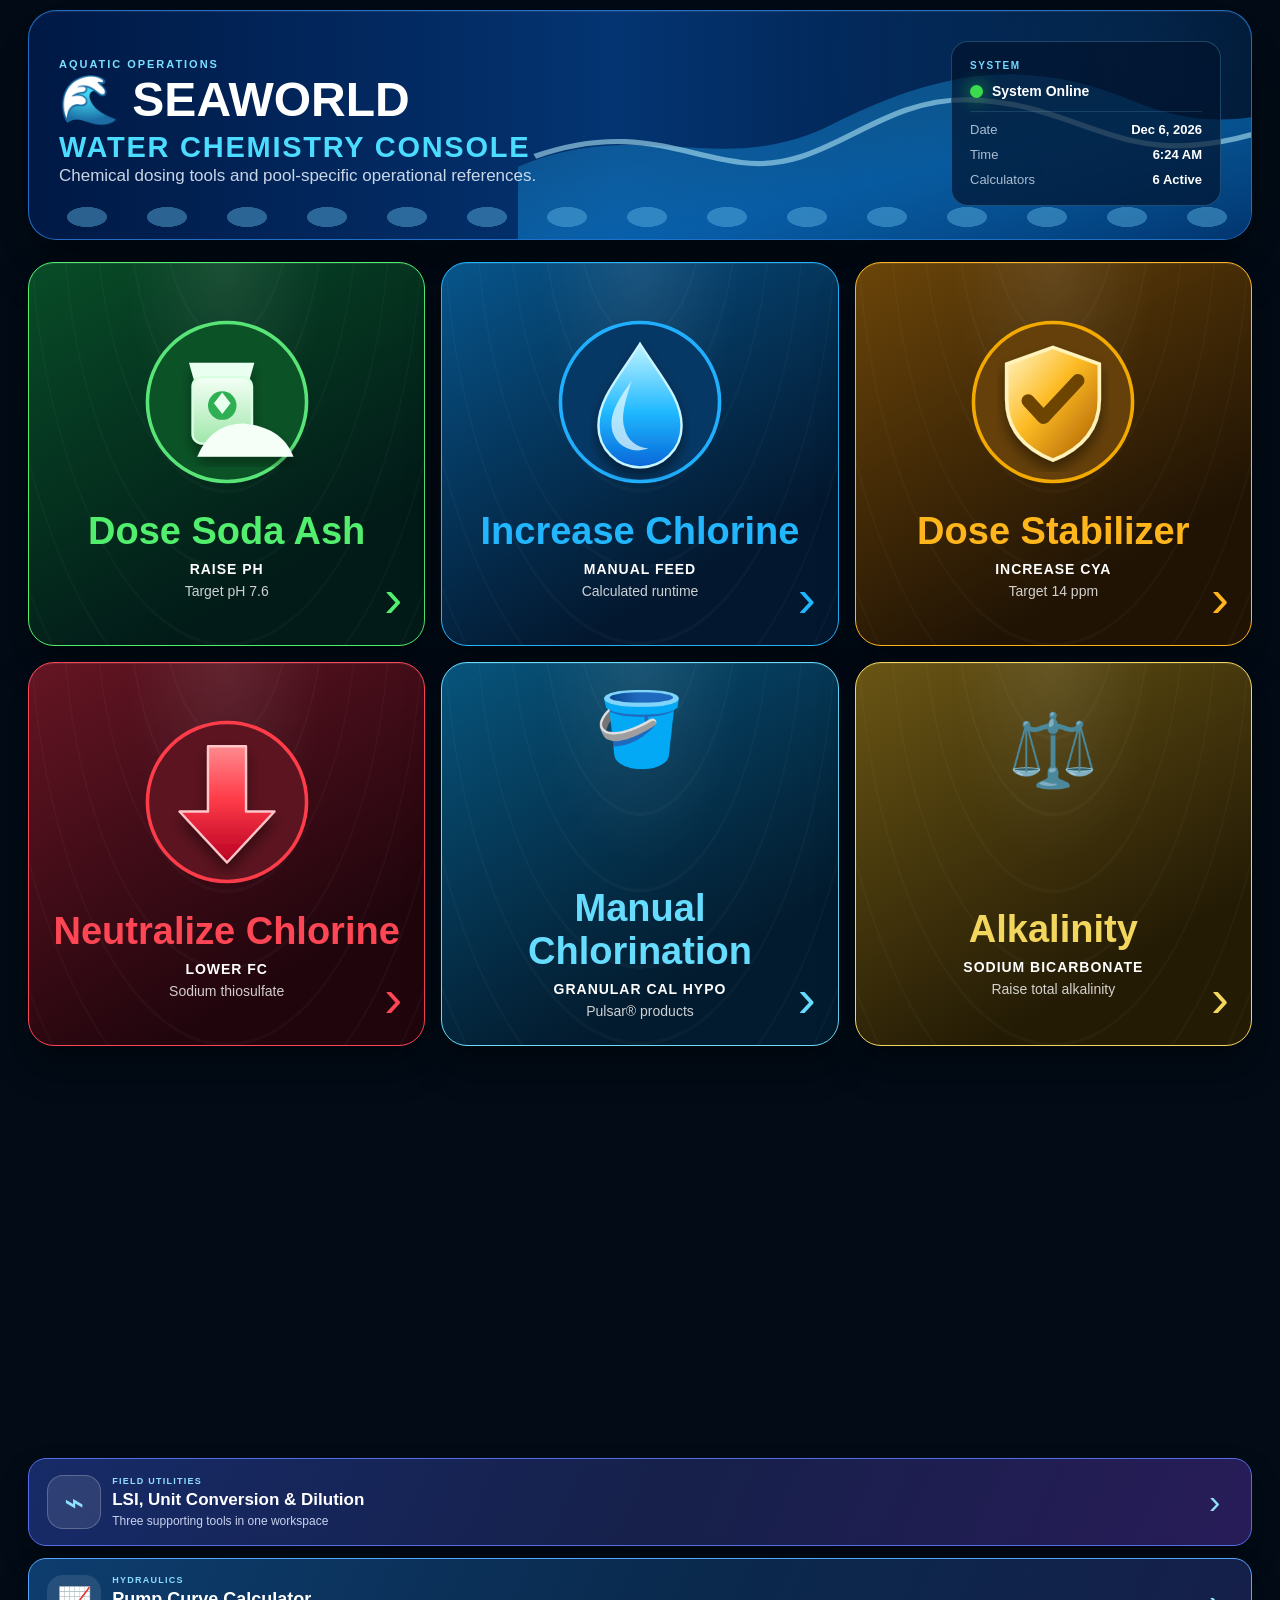
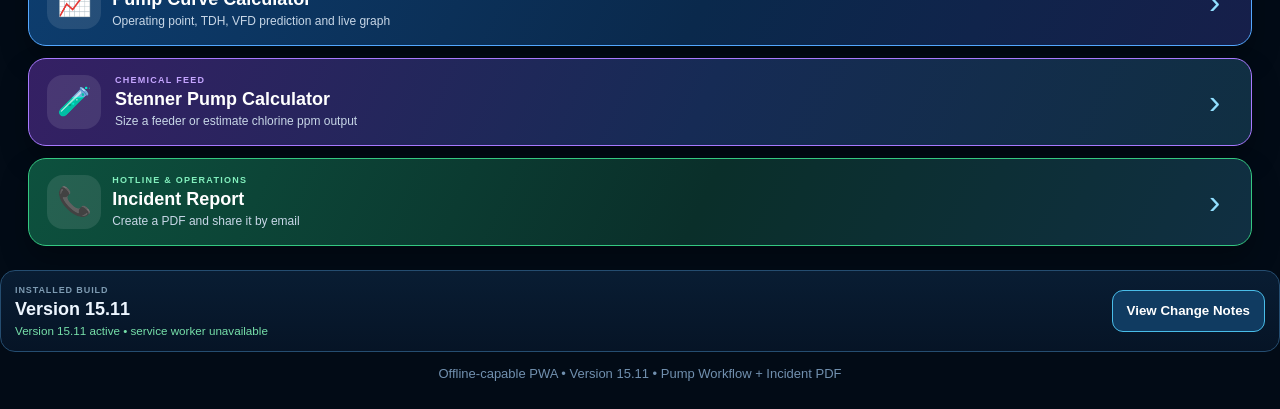
==== commit e2e438cb: "Add files via upload" ====
--- a/index.html
+++ b/index.html
@@ -1275,6 +1275,13 @@
 .stenner-option-metrics strong{display:block;margin-top:3px;font-size:12px}
 @media(max-width:699px){.stenner-recommendation-grid{grid-template-columns:1fr}}
 
+
+.stenner-strategy-box{
+  padding:12px;border:1px solid #7959c6;border-radius:11px;
+  background:linear-gradient(135deg,#211844,#0b263f)
+}
+.stenner-strategy-box strong{display:block;font-size:13px;color:#d7c4ff}
+.stenner-strategy-box small{display:block;margin-top:5px;color:#93aabc;line-height:1.45}
 </style>
 </head>
 <body>
@@ -1887,7 +1894,13 @@
         <div class="field"><label for="chemSizeStrength">Liquid Chlorine Strength (%)</label><input id="chemSizeStrength" type="number" min="1" max="20" step="0.1" value="12.5"></div>
         <div class="field"><label for="chemSizePpm">Desired FC Rise (ppm)</label><input id="chemSizePpm" type="number" min="0.01" step="0.01" value="0.5"></div>
         <div class="field"><label for="chemSizeMinutes">Feed Interval (minutes)</label><input id="chemSizeMinutes" type="number" min="1" step="1" value="30"></div>
-        <div class="field"><label for="chemSizePressure">Pressure Class</label><select id="chemSizePressure"><option value="all">Show all</option><option value="100">100 psi</option><option value="25">25 psi</option></select></div>
+        <div class="field">
+      <label>Selection Strategy</label>
+      <div class="stenner-strategy-box">
+        <strong>Target operating point: 50% of maximum pump/tube capacity</strong>
+        <small>The calculator recommends the Stenner series and tube combination whose 50% capacity best matches the required GPD.</small>
+      </div>
+    </div>
       </div></div>
       <div class="card"><h2>Required Output</h2><div class="card-body">
         <div class="result"><small>Required Stenner Output</small><div class="big" id="chemRequiredGpd">— GPD</div><div class="sub" id="chemRequiredSub">—</div></div>
@@ -1911,14 +1924,25 @@
       <small>Enter the actual body-of-water volume.</small>
     </div>
         <div class="field"><label for="chemExistingStrength">Liquid Chlorine Strength (%)</label><input id="chemExistingStrength" type="number" min="1" max="20" step="0.1" value="12.5"></div>
-        <div class="field"><label for="chemExistingModel">Stenner Model</label><select id="chemExistingModel"></select></div>
-        <div class="field"><label for="chemExistingSetting">Feed Rate Setting</label><select id="chemExistingSetting"></select></div>
+        <div class="field">
+          <label for="chemExistingSeries">Stenner Motor Series</label>
+          <select id="chemExistingSeries">
+            <option value="45">45 Series</option>
+            <option value="85">85 Series</option>
+            <option value="170">170 Series</option>
+          </select>
+        </div>
+        <div class="field">
+          <label for="chemExistingTube">Tube Size</label>
+          <select id="chemExistingTube"></select>
+        </div>
         <div class="field"><label for="chemExistingRuntime">Runtime (minutes)</label><input id="chemExistingRuntime" type="number" min="1" step="1" value="30"></div>
       </div></div>
       <div class="card"><h2>Theoretical Chlorine Output</h2><div class="card-body">
         <div class="result"><small>Expected FC Rise</small><div class="big" id="chemExistingRise">— ppm</div><div class="sub" id="chemExistingModelSummary">—</div></div>
         <div class="tiles">
-          <div class="tile"><span>Pump Output</span><b id="chemExistingGpd">—</b></div>
+          <div class="tile"><span>Maximum Capacity</span><b id="chemExistingMaxGpd">—</b></div>
+          <div class="tile"><span>Ideal Output @ 50%</span><b id="chemExistingGpd">—</b></div>
           <div class="tile"><span>ppm/min</span><b id="chemExistingPpmMin">—</b></div>
           <div class="tile"><span>ppm/5 min</span><b id="chemExistingPpm5">—</b></div>
           <div class="tile"><span>ppm/10 min</span><b id="chemExistingPpm10">—</b></div>
@@ -2310,7 +2334,7 @@
   <div class="version-summary">
     <div>
       <span class="version-label">Installed Build</span>
-      <strong>Version 15.10</strong>
+      <strong>Version 15.11</strong>
       <small id="versionUpdateStatus">Pump workflow redesign verified</small>
     </div>
     <button type="button" class="version-button" id="openChangeLog">View Change Notes</button>
@@ -2328,6 +2352,16 @@
     </div>
 
     <div class="change-log-list"><details open>
+      <summary><strong>v15.11</strong><span>Simplified Stenner sizing</span></summary>
+      <ul>
+        <li>Reduced Stenner selection to 45, 85, and 170 motor series.</li>
+        <li>Existing Pump mode now selects only motor series and tube size.</li>
+        <li>Removed feed-rate setting selection.</li>
+        <li>Ideal operating output is fixed at 50% of maximum pump/tube capacity.</li>
+        <li>Pump Sizing recommendations are ranked by how closely required GPD matches 50% of maximum capacity.</li>
+        <li>Results show maximum GPD, ideal 50% GPD, required GPD, and required percentage of capacity.</li>
+      </ul>
+    </details><details open>
       <summary><strong>v15.10</strong><span>Stenner calculator repair</span></summary>
       <ul>
         <li>Removed the Stenner calculator dependency on the preconfigured pool database.</li>
@@ -2576,7 +2610,7 @@
   </div>
 </div>
 
-<div class="footer">Offline-capable PWA • Version 15.10 • Pump Workflow + Incident PDF</div>
+<div class="footer">Offline-capable PWA • Version 15.11 • Pump Workflow + Incident PDF</div>
 
 </div>
 
@@ -3684,16 +3718,16 @@
   document.addEventListener('keydown',function(event){if(event.key==='Escape'&&!modal.hidden){modal.hidden=true;document.body.style.overflow='';}});
 
   try{
-    localStorage.setItem('swChemInstalledVersion','15.10');
+    localStorage.setItem('swChemInstalledVersion','15.11');
   }catch(error){}
 
   if('caches' in window){
     caches.keys().then(function(keys){
-      return Promise.all(keys.filter(function(key){return key!=='seaworld-chemistry-console-v15.10';}).map(function(key){return caches.delete(key);}));
+      return Promise.all(keys.filter(function(key){return key!=='seaworld-chemistry-console-v15.11';}).map(function(key){return caches.delete(key);}));
     }).then(function(){
-      setText('versionUpdateStatus','Version 15.10 active • old caches cleared');
+      setText('versionUpdateStatus','Version 15.11 active • old caches cleared');
     }).catch(function(){
-      setText('versionUpdateStatus','Version 15.10 active');
+      setText('versionUpdateStatus','Version 15.11 active');
     });
   }
 })();
@@ -3716,68 +3750,35 @@
 })();
 
 
-const stennerModels=[
-{id:'45MHP2',s:'45',p:100,t:'#1',g:[.2,.3,.6,.9,1.2,1.5,1.8,2.1,2.4,2.7,3]},
-{id:'45M1',s:'45',p:25,t:'#1',g:[.2,.3,.6,.9,1.2,1.5,1.8,2.1,2.4,2.7,3]},
-{id:'45MHP10',s:'45',p:100,t:'#2',g:[.5,1,2,3,4,5,6,7,8,9,10]},
-{id:'45M2',s:'45',p:25,t:'#2',g:[.5,1,2,3,4,5,6,7,8,9,10]},
-{id:'45MHP22',s:'45',p:100,t:'#7',g:[1.1,2.2,4.4,6.6,8.8,11,13.2,15.4,17.6,19.8,22]},
-{id:'45M3',s:'45',p:25,t:'#3',g:[1.1,2.2,4.4,6.6,8.8,11,13.2,15.4,17.6,19.8,22]},
-{id:'45M4',s:'45',p:25,t:'#4',g:[1.7,3.5,7,10.5,14,17.5,21,24.5,28,31.5,35]},
-{id:'45M5',s:'45',p:25,t:'#5',g:[2.5,5,10,15,20,25,30,35,40,45,50]},
-{id:'85MHP5',s:'85',p:100,t:'#1',g:[.3,.5,1,1.5,2,2.5,3,3.5,4,4.5,5]},
-{id:'85M1',s:'85',p:25,t:'#1',g:[.3,.5,1,1.5,2,2.5,3,3.5,4,4.5,5]},
-{id:'85MHP17',s:'85',p:100,t:'#2',g:[.8,1.7,3.4,5.1,6.8,8.5,10.2,11.9,13.6,15.3,17]},
-{id:'85M2',s:'85',p:25,t:'#2',g:[.8,1.7,3.4,5.1,6.8,8.5,10.2,11.9,13.6,15.3,17]},
-{id:'85MHP40',s:'85',p:100,t:'#7',g:[2,4,8,12,16,20,24,28,32,36,40]},
-{id:'85M3',s:'85',p:25,t:'#3',g:[2,4,8,12,16,20,24,28,32,36,40]},
-{id:'85M4',s:'85',p:25,t:'#4',g:[3,6,12,18,24,30,36,42,48,54,60]},
-{id:'85M5',s:'85',p:25,t:'#5',g:[4.3,8.5,17,25.5,34,42.5,51,59.5,68,76.5,85]},
-{id:'100DMHP5',s:'100',p:100,t:'#1',g:[.3,.6,1.2,1.8,2.4,3,3.6,4.2,4.8,5.4,6]},
-{id:'100DM1',s:'100',p:25,t:'#1',g:[.3,.6,1.2,1.8,2.4,3,3.6,4.2,4.8,5.4,6]},
-{id:'100DMHP20',s:'100',p:100,t:'#2',g:[1,2,4,6,8,10,12,14,16,18,20]},
-{id:'100DM2',s:'100',p:25,t:'#2',g:[1,2,4,6,8,10,12,14,16,18,20]},
-{id:'100DM3',s:'100',p:100,t:'#3',g:[2.2,4.4,8.8,13.2,17.6,22,26.4,30.8,35.2,39.6,44]},
-{id:'100DM4',s:'100',p:25,t:'#4',g:[3.5,7,14,21,28,35,42,49,56,63,70]},
-{id:'100DM5',s:'100',p:25,t:'#5',g:[5,10,20,30,40,50,60,70,80,90,100]},
-{id:'170DMHP9',s:'170',p:100,t:'#1',g:[.5,1,2,3,4,5,6,7,8,9,10]},
-{id:'170DM1',s:'170',p:25,t:'#1',g:[.5,1,2,3,4,5,6,7,8,9,10]},
-{id:'170DMHP34',s:'170',p:100,t:'#2',g:[1.7,3.4,6,9.5,13.6,17,20.4,23.8,27.2,30.6,34]},
-{id:'170DM2',s:'170',p:25,t:'#2',g:[1.7,3.4,6,9.5,13.6,17,20.4,23.8,27.2,30.6,34]},
-{id:'170DM3',s:'170',p:25,t:'#3',g:[4,8,16,24,32,40,48,56,64,72,80]},
-{id:'170DM4',s:'170',p:25,t:'#4',g:[6,12,24,36,48,60,72,84,96,108,120]},
-{id:'170DM5',s:'170',p:25,t:'#5',g:[8.5,17,34,51,68,85,102,119,136,153,170]}
-];
-const stennerSettings=['L','1','2','3','4','5','6','7','8','9','10'];
-function ppmMinFromGpd(gpd,gal,strength){return (gpd*86.8055556*(strength/12.5))/gal}
-function requiredGpd(ppm,gal,min,strength){return (ppm*gal)/(86.8055556*min*(strength/12.5))}
-function populateStennerModels(){
-  const select=byId('chemExistingModel');
-  if(!select)return;
-  select.innerHTML=stennerModels.map(m =>
-    `<option value="${m.id}">${m.id} • ${m.p} psi • Tube ${m.t}</option>`
-  ).join('');
-  updateStennerSettings();
-}
-
-function updateStennerSettings(){
-  const modelSelect=byId('chemExistingModel');
-  const settingSelect=byId('chemExistingSetting');
-  if(!modelSelect || !settingSelect)return;
-
-  const model=stennerModels.find(m=>m.id===modelSelect.value) || stennerModels[0];
-  settingSelect.innerHTML=stennerSettings.map((setting,index) =>
-    `<option value="${index}">${setting} — ${model.g[index]} GPD</option>`
-  ).join('');
-}
+const stennerCapacityTable = {
+  "45": [
+    {tube:"#1",maxGpd:3,pressure:"25/100 psi"},
+    {tube:"#2",maxGpd:10,pressure:"25/100 psi"},
+    {tube:"#3",maxGpd:22,pressure:"25 psi"},
+    {tube:"#7",maxGpd:22,pressure:"100 psi"},
+    {tube:"#4",maxGpd:35,pressure:"25 psi"},
+    {tube:"#5",maxGpd:50,pressure:"25 psi"}
+  ],
+  "85": [
+    {tube:"#1",maxGpd:5,pressure:"25/100 psi"},
+    {tube:"#2",maxGpd:17,pressure:"25/100 psi"},
+    {tube:"#3",maxGpd:40,pressure:"25 psi"},
+    {tube:"#7",maxGpd:40,pressure:"100 psi"},
+    {tube:"#4",maxGpd:60,pressure:"25 psi"},
+    {tube:"#5",maxGpd:85,pressure:"25 psi"}
+  ],
+  "170": [
+    {tube:"#1",maxGpd:10,pressure:"25/100 psi"},
+    {tube:"#2",maxGpd:34,pressure:"25/100 psi"},
+    {tube:"#3",maxGpd:80,pressure:"25 psi"},
+    {tube:"#4",maxGpd:120,pressure:"25 psi"},
+    {tube:"#5",maxGpd:170,pressure:"25 psi"}
+  ]
+};
 
 function stennerPpmPerMinute(gpd,poolGallons,strengthPercent){
   if(!Number.isFinite(gpd) || !Number.isFinite(poolGallons) || !Number.isFinite(strengthPercent) ||
      gpd<0 || poolGallons<=0 || strengthPercent<=0) return NaN;
-
-  // 12.5% NaOCl basis:
-  // 1 gal in 10,000 gal ≈ 12.5 ppm FC
-  // 86.8055556 = 12.5 * 10,000 / 1,440 minutes/day
   return (gpd * 86.8055556 * (strengthPercent/12.5)) / poolGallons;
 }
 
@@ -3788,6 +3789,22 @@
 
   return (targetPpm * poolGallons) /
          (86.8055556 * feedMinutes * (strengthPercent/12.5));
+}
+
+function allStennerCombinations(){
+  const rows=[];
+  Object.entries(stennerCapacityTable).forEach(([series,tubes])=>{
+    tubes.forEach(tube=>{
+      rows.push({
+        series,
+        tube:tube.tube,
+        pressure:tube.pressure,
+        maxGpd:tube.maxGpd,
+        idealGpd:tube.maxGpd*0.50
+      });
+    });
+  });
+  return rows;
 }
 
 function updateChemSizing(){
@@ -3795,8 +3812,6 @@
   const strength=numberValue('chemSizeStrength');
   const targetPpm=numberValue('chemSizePpm');
   const minutes=numberValue('chemSizeMinutes');
-  const pressure=byId('chemSizePressure') ? byId('chemSizePressure').value : 'all';
-
   const outputBox=byId('stennerRecommendations');
 
   if(!Number.isFinite(volume) || volume<=0 ||
@@ -3823,58 +3838,87 @@
   setText('chemRequiredOzMin',(required*128/1440).toFixed(3)+' oz/min');
   setText('chemTargetPpmMin',(targetPpm/minutes).toFixed(4)+' ppm/min');
 
-  const candidates=[];
-
-  stennerModels
-    .filter(m=>pressure==='all' || String(m.p)===pressure)
-    .forEach(model=>{
-      model.g.forEach((gpd,index)=>{
-        if(gpd>=required){
-          const ppmMin=stennerPpmPerMinute(gpd,volume,strength);
-          candidates.push({
-            model,
-            settingIndex:index,
-            setting:stennerSettings[index],
-            gpd,
-            excess:gpd-required,
-            utilization:(required/gpd)*100,
-            ppmMin,
-            intervalRise:ppmMin*minutes
-          });
-        }
-      });
-    });
-
-  candidates.sort((a,b)=>{
-    if(Math.abs(a.excess-b.excess)>0.0001)return a.excess-b.excess;
-    if(a.model.p!==b.model.p)return b.model.p-a.model.p;
-    return a.gpd-b.gpd;
+  const combinations=allStennerCombinations().map(row=>{
+    const idealDifference=Math.abs(required-row.idealGpd);
+    const requiredPctOfMax=(required/row.maxGpd)*100;
+    const canMeet=required<=row.maxGpd;
+    const ppmMinIdeal=stennerPpmPerMinute(row.idealGpd,volume,strength);
+    const intervalRiseIdeal=ppmMinIdeal*minutes;
+
+    return {
+      ...row,
+      idealDifference,
+      requiredPctOfMax,
+      canMeet,
+      ppmMinIdeal,
+      intervalRiseIdeal
+    };
   });
 
-  const recommendations=candidates.slice(0,8);
+  // First prioritize pumps that can meet the required output.
+  // Among those, rank closest to 50% of maximum capacity.
+  const capable=combinations
+    .filter(r=>r.canMeet)
+    .sort((a,b)=>a.idealDifference-b.idealDifference || a.maxGpd-b.maxGpd);
+
+  const recommendations=capable.slice(0,8);
 
   if(!outputBox)return;
 
   if(!recommendations.length){
-    outputBox.innerHTML=
-      '<div class="muted">No listed Stenner model/feed setting can meet this target. Increase the feed interval, use multiple pumps, or select a higher-output feeder.</div>';
+    outputBox.innerHTML='<div class="muted">Required output exceeds the listed 170 Series / #5 maximum capacity. Consider multiple feeders or a larger chemical-feed system.</div>';
     return;
   }
 
-  outputBox.innerHTML=recommendations.map((r,index)=>`
-    <div class="stenner-option-card ${index===0?'best':''}">
-      <h3>${r.model.id} ${index===0?'<span class="status-pill status-preferred">Best Fit</span>':''}</h3>
-      <div class="stenner-meta">${r.model.s} Series • ${r.model.p} psi • Tube ${r.model.t}</div>
-      <div class="stenner-option-metrics">
-        <div><span>Feed Setting</span><strong>${r.setting}</strong></div>
-        <div><span>Chart Output</span><strong>${r.gpd.toFixed(1)} GPD</strong></div>
-        <div><span>Output Utilization</span><strong>${r.utilization.toFixed(1)}%</strong></div>
-        <div><span>ppm / minute</span><strong>${r.ppmMin.toFixed(4)}</strong></div>
-        <div><span>${minutes.toFixed(0)} min FC rise</span><strong>${r.intervalRise.toFixed(3)} ppm</strong></div>
-        <div><span>Excess Capacity</span><strong>${r.excess.toFixed(2)} GPD</strong></div>
-      </div>
-    </div>
-  `).join('');
+  outputBox.innerHTML=recommendations.map((r,index)=>{
+    let operatingLabel='Near 50% target';
+    let operatingClass='status-capable';
+
+    if(r.requiredPctOfMax<35){
+      operatingLabel='Oversized';
+      operatingClass='status-low-speed';
+    }else if(r.requiredPctOfMax>65){
+      operatingLabel='High utilization';
+      operatingClass='status-low-speed';
+    }else{
+      operatingLabel='Preferred range';
+      operatingClass='status-preferred';
+    }
+
+    return `
+      <div class="stenner-option-card ${index===0?'best':''}">
+        <h3>${r.series} Series • Tube ${r.tube}
+          ${index===0?'<span class="status-pill status-preferred">Recommended</span>':''}
+        </h3>
+        <div class="stenner-meta">${r.pressure}</div>
+
+        <div class="stenner-option-metrics">
+          <div><span>Maximum Capacity</span><strong>${r.maxGpd.toFixed(1)} GPD</strong></div>
+          <div><span>Ideal @ 50%</span><strong>${r.idealGpd.toFixed(1)} GPD</strong></div>
+          <div><span>Required Output</span><strong>${required.toFixed(2)} GPD</strong></div>
+          <div><span>Required % of Max</span><strong>${r.requiredPctOfMax.toFixed(1)}%</strong></div>
+          <div><span>50% Output ppm/min</span><strong>${r.ppmMinIdeal.toFixed(4)}</strong></div>
+          <div><span>${minutes.toFixed(0)} min rise @ 50%</span><strong>${r.intervalRiseIdeal.toFixed(3)} ppm</strong></div>
+        </div>
+
+        <div style="margin-top:10px">
+          <span class="status-pill ${operatingClass}">${operatingLabel}</span>
+        </div>
+      </div>`;
+  }).join('');
+}
+
+function populateExistingTubeOptions(){
+  const seriesSelect=byId('chemExistingSeries');
+  const tubeSelect=byId('chemExistingTube');
+  if(!seriesSelect || !tubeSelect)return;
+
+  const series=seriesSelect.value;
+  const tubes=stennerCapacityTable[series] || [];
+
+  tubeSelect.innerHTML=tubes.map((tube,index)=>
+    `<option value="${index}">${tube.tube} — ${tube.maxGpd} GPD max • ${tube.pressure}</option>`
+  ).join('');
 }
 
 function updateChemExisting(){
@@ -3882,21 +3926,24 @@
   const strength=numberValue('chemExistingStrength');
   const runtime=numberValue('chemExistingRuntime');
 
-  const modelSelect=byId('chemExistingModel');
-  const settingSelect=byId('chemExistingSetting');
-  if(!modelSelect || !settingSelect)return;
-
-  const model=stennerModels.find(m=>m.id===modelSelect.value);
-  const settingIndex=parseInt(settingSelect.value,10);
+  const seriesSelect=byId('chemExistingSeries');
+  const tubeSelect=byId('chemExistingTube');
+
+  if(!seriesSelect || !tubeSelect)return;
+
+  const series=seriesSelect.value;
+  const tubes=stennerCapacityTable[series] || [];
+  const tubeIndex=parseInt(tubeSelect.value,10);
+  const tube=tubes[tubeIndex];
 
   if(!Number.isFinite(volume) || volume<=0 ||
      !Number.isFinite(strength) || strength<=0 ||
      !Number.isFinite(runtime) || runtime<=0 ||
-     !model || !Number.isInteger(settingIndex) ||
-     settingIndex<0 || settingIndex>=model.g.length){
+     !tube){
 
     setText('chemExistingRise','Check inputs');
     setText('chemExistingModelSummary','Enter valid positive values.');
+    setText('chemExistingMaxGpd','—');
     setText('chemExistingGpd','—');
     setText('chemExistingPpmMin','—');
     setText('chemExistingPpm5','—');
@@ -3906,40 +3953,43 @@
     return;
   }
 
-  const gpd=model.g[settingIndex];
-  const ppmMin=stennerPpmPerMinute(gpd,volume,strength);
+  const idealGpd=tube.maxGpd*0.50;
+  const ppmMin=stennerPpmPerMinute(idealGpd,volume,strength);
   const totalRise=ppmMin*runtime;
 
   setText('chemExistingRise',totalRise.toFixed(3)+' ppm');
   setText(
     'chemExistingModelSummary',
-    model.id+' • setting '+stennerSettings[settingIndex]+
-    ' • '+gpd.toFixed(1)+' GPD • '+strength.toFixed(1)+'% NaOCl'
+    series+' Series • Tube '+tube.tube+
+    ' • 50% ideal output • '+strength.toFixed(1)+'% NaOCl'
   );
-  setText('chemExistingGpd',gpd.toFixed(1)+' GPD');
+  setText('chemExistingMaxGpd',tube.maxGpd.toFixed(1)+' GPD');
+  setText('chemExistingGpd',idealGpd.toFixed(1)+' GPD');
   setText('chemExistingPpmMin',ppmMin.toFixed(4));
   setText('chemExistingPpm5',(ppmMin*5).toFixed(3));
   setText('chemExistingPpm10',(ppmMin*10).toFixed(3));
   setText('chemExistingPpmHour',(ppmMin*60).toFixed(3));
-  setText('chemExistingOzMin',(gpd*128/1440).toFixed(3));
+  setText('chemExistingOzMin',(idealGpd*128/1440).toFixed(3));
 }
 
 (function initializeStennerCalculator(){
-  populateStennerModels();
+  populateExistingTubeOptions();
 
   document.querySelectorAll('.chemical-tab').forEach(button=>{
     button.addEventListener('click',()=>{
       document.querySelectorAll('.chemical-tab').forEach(b=>b.classList.remove('active'));
       document.querySelectorAll('.chemical-view').forEach(view=>view.classList.remove('active'));
       button.classList.add('active');
+
       const target=button.dataset.chemView==='sizing'
         ? byId('chemicalSizingView')
         : byId('chemicalExistingView');
+
       if(target)target.classList.add('active');
     });
   });
 
-  ['chemSizeVolumeInput','chemSizeStrength','chemSizePpm','chemSizeMinutes','chemSizePressure']
+  ['chemSizeVolumeInput','chemSizeStrength','chemSizePpm','chemSizeMinutes']
     .forEach(id=>{
       const element=byId(id);
       if(!element)return;
@@ -3947,7 +3997,7 @@
       element.addEventListener('change',updateChemSizing);
     });
 
-  ['chemExistingVolumeInput','chemExistingStrength','chemExistingRuntime','chemExistingSetting']
+  ['chemExistingVolumeInput','chemExistingStrength','chemExistingRuntime','chemExistingTube']
     .forEach(id=>{
       const element=byId(id);
       if(!element)return;
@@ -3955,10 +4005,10 @@
       element.addEventListener('change',updateChemExisting);
     });
 
-  const modelElement=byId('chemExistingModel');
-  if(modelElement){
-    modelElement.addEventListener('change',()=>{
-      updateStennerSettings();
+  const seriesElement=byId('chemExistingSeries');
+  if(seriesElement){
+    seriesElement.addEventListener('change',()=>{
+      populateExistingTubeOptions();
       updateChemExisting();
     });
   }
@@ -3969,7 +4019,7 @@
 
 if('serviceWorker' in navigator && location.protocol.indexOf('http')===0){
   window.addEventListener('load',function(){
-    navigator.serviceWorker.register('./service-worker.js?build=v15.10',{updateViaCache:'none'})
+    navigator.serviceWorker.register('./service-worker.js?build=v15.11',{updateViaCache:'none'})
       .then(function(registration){
         registration.update();
         if(registration.waiting)registration.waiting.postMessage({type:'SKIP_WAITING'});
@@ -3985,12 +4035,12 @@
         });
       })
       .catch(function(){
-        setText('versionUpdateStatus','Version 15.10 active • service worker unavailable');
+        setText('versionUpdateStatus','Version 15.11 active • service worker unavailable');
       });
   });
   navigator.serviceWorker.addEventListener('controllerchange',function(){
-    if(!sessionStorage.getItem('swV1510Reloaded')){
-      sessionStorage.setItem('swV1510Reloaded','1');
+    if(!sessionStorage.getItem('swV1511Reloaded')){
+      sessionStorage.setItem('swV1511Reloaded','1');
       location.reload();
     }
   });
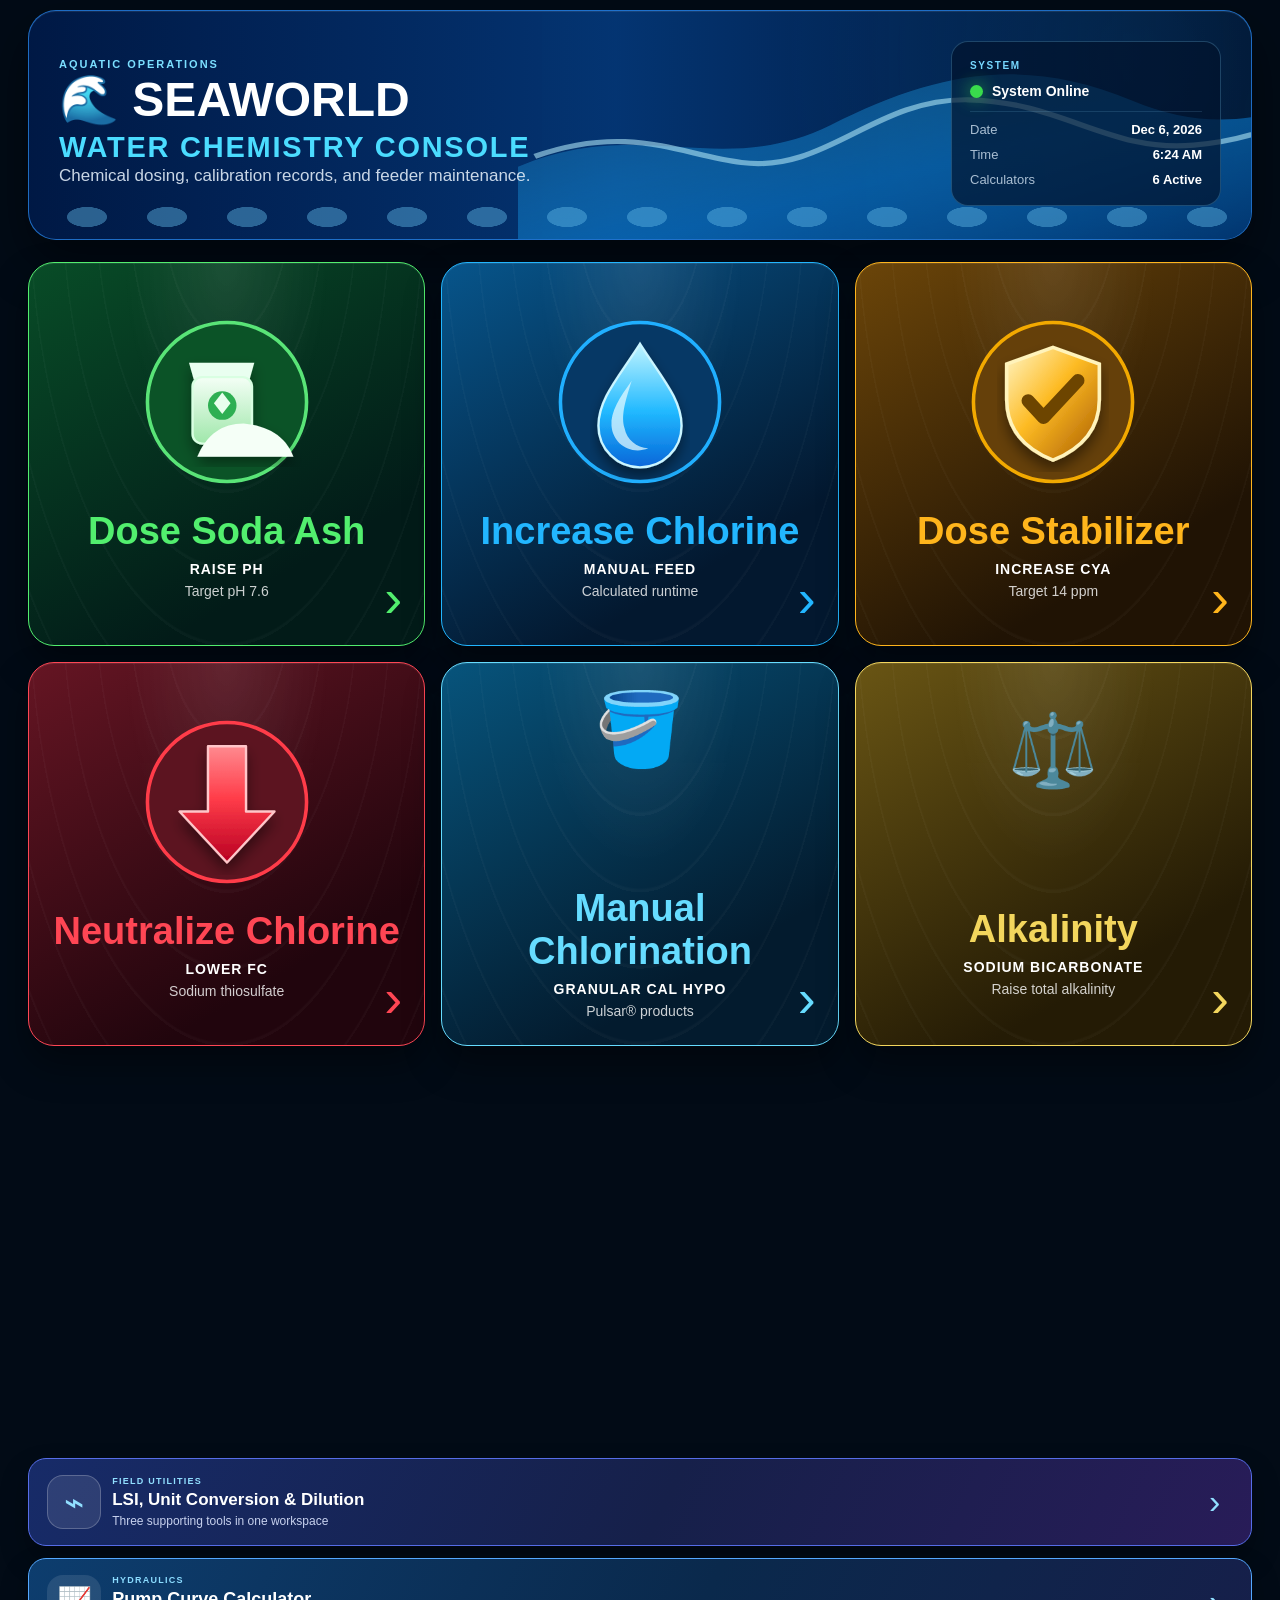
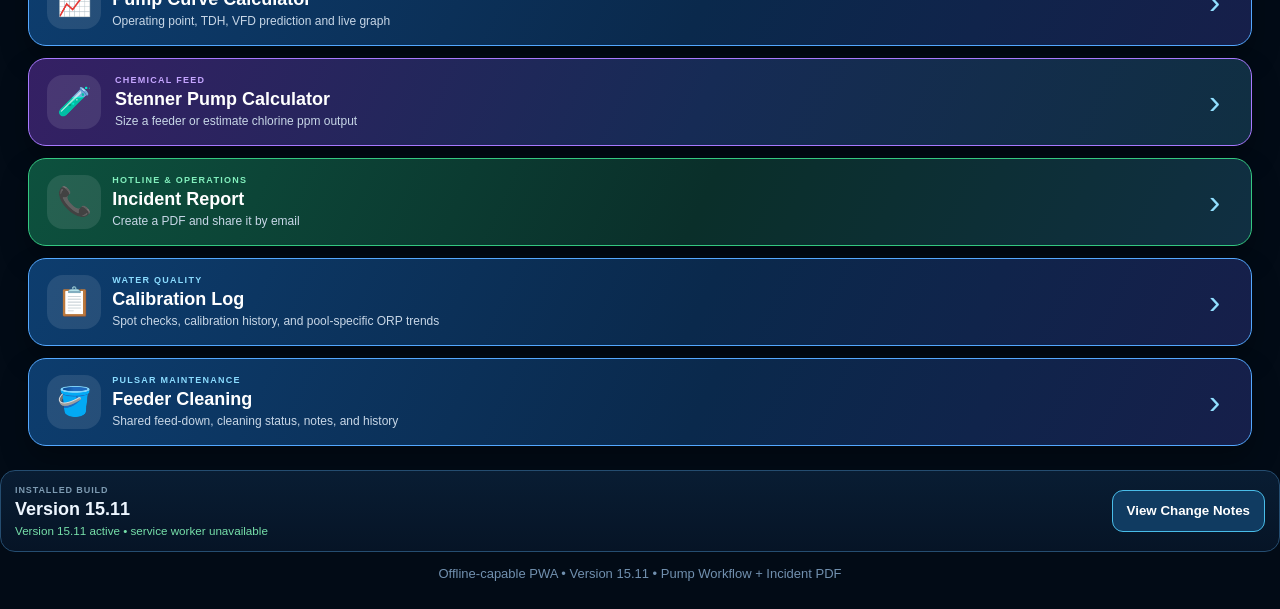
==== commit bca5103f: "Integrate calibration log and feeder maintenance into beta console" ====
--- a/index.html
+++ b/index.html
@@ -1288,7 +1288,7 @@
 <div class="wrap">
 <section class="hero header-clean">
 <svg aria-hidden="true" class="hero-wave" preserveaspectratio="none" viewbox="0 0 700 330"><defs><lineargradient id="h2" x1="0" x2="1" y1="0" y2="1"><stop offset="0" stop-color="#36c6ff" stop-opacity=".12"></stop><stop offset=".5" stop-color="#0d83d9" stop-opacity=".58"></stop><stop offset="1" stop-color="#002b68" stop-opacity=".86"></stop></lineargradient></defs><path d="M0 210C110 150 180 225 280 162c90-58 170-82 270-28 52 28 99 28 150 5v191H0z" fill="url(#h2)"></path><path d="M15 198c85-38 130-2 185 7 76 13 119-74 203-72 84 2 126 61 202 52 35-4 66-15 95-34" fill="none" opacity=".58" stroke="#baf1ff" stroke-width="6"></path></svg>
-<div class="clean-header-layout"><div class="clean-brand"><div class="eyebrow">AQUATIC OPERATIONS</div><h1>SeaWorld</h1><div class="product-title">Water Chemistry Console</div><p>Chemical dosing tools and pool-specific operational references.</p></div><aside class="clean-status"><div class="status-head">SYSTEM</div><div class="online-row"><span class="online-dot"></span><strong id="onlineStatus">System Online</strong></div><div class="status-row2"><span>Date</span><strong id="headerDate">—</strong></div><div class="status-row2"><span>Time</span><strong id="headerTime">—</strong></div><div class="status-row2"><span>Calculators</span><strong>6 Active</strong></div></aside></div></section>
+<div class="clean-header-layout"><div class="clean-brand"><div class="eyebrow">AQUATIC OPERATIONS</div><h1>SeaWorld</h1><div class="product-title">Water Chemistry Console</div><p>Chemical dosing, calibration records, and feeder maintenance.</p></div><aside class="clean-status"><div class="status-head">SYSTEM</div><div class="online-row"><span class="online-dot"></span><strong id="onlineStatus">System Online</strong></div><div class="status-row2"><span>Date</span><strong id="headerDate">—</strong></div><div class="status-row2"><span>Time</span><strong id="headerTime">—</strong></div><div class="status-row2"><span>Calculators</span><strong>6 Active</strong></div></aside></div></section>
 <div class="tabs">
 <button class="tab active" id="tabSoda" onclick="showTab('soda')">Soda Ash</button>
 <button class="tab" id="tabFC" onclick="showTab('fc')">Chlorine Feed</button>
@@ -1388,6 +1388,14 @@
   <span class="module-arrow">›</span>
 </button>
 
+<button class="pump-launcher" onclick="showTab('calibration')" aria-label="Open calibration log"><div class="module-launcher-icon">📋</div><div class="module-launcher-copy"><span class="module-kicker">WATER QUALITY</span><strong>Calibration Log</strong><small>Spot checks, calibration history, and pool-specific ORP trends</small></div><span class="module-arrow">›</span></button>
+<button class="pump-launcher" onclick="showTab('feeders')" aria-label="Open feeder cleaning"><div class="module-launcher-icon">🪣</div><div class="module-launcher-copy"><span class="module-kicker">PULSAR MAINTENANCE</span><strong>Feeder Cleaning</strong><small>Shared feed-down, cleaning status, notes, and history</small></div><span class="module-arrow">›</span></button>
+
+</section>
+<section class="panel calculator-shell" id="calibrationPanel">
+<div class="calculator-breadcrumb"><button class="back-button" onclick="showTab('home')">← Dashboard</button><span>/</span><strong>Calibration &amp; Feeder Maintenance</strong></div>
+<div class="pump-hero"><div><span class="module-kicker">WATER QUALITY &amp; MAINTENANCE</span><h2>Calibration &amp; Feeder Maintenance</h2><p>Record field readings, review trends, and manage shared feeder cleaning.</p></div><div class="pump-hero-icon">📋</div></div>
+<iframe id="calibrationFrame" title="Calibration log and Pulsar feeder cleaning" style="display:block;width:100%;border:0;min-height:700px;margin-top:14px" data-src="calibration.html?embedded=1"></iframe>
 </section>
 <section class="panel calculator-shell" id="sodaPanel">
 <div class="calculator-breadcrumb">
@@ -2657,9 +2665,18 @@
 }
 
 window.showTab=function(name){
+  const maintenance=name==='calibration'||name==='feeders';
+  const frame=byId('calibrationFrame');
+  if(maintenance){
+    const view=name==='feeders'?'feeders':'spot';
+    if(!frame.getAttribute('src'))frame.src=frame.dataset.src+'#'+view;
+    else if(frame.contentWindow&&frame.contentWindow.openMaintenanceView)frame.contentWindow.openMaintenanceView(view);
+    else frame.src=frame.dataset.src+'#'+view;
+    name='calibration';
+  }
   const dashboard=byId('opsDashboard');
   if(dashboard)dashboard.classList.toggle('hidden',name!=='home');
-  ['soda','fc','cya','dechlor','calhypo','alk','utilities','pump','chemfeed','incident'].forEach(function(key){
+  ['soda','fc','cya','dechlor','calhypo','alk','utilities','pump','chemfeed','incident','calibration'].forEach(function(key){
     const panel=byId(key+'Panel');
     if(panel)panel.classList.toggle('active',name===key);
   });
@@ -4048,5 +4065,13 @@
 })();
 </script>
 
+<script>
+window.addEventListener('message',function(event){
+ const frame=document.getElementById('calibrationFrame');
+ if(event.origin!==location.origin||event.source!==frame.contentWindow)return;
+ if(event.data&&event.data.type==='maintenance-height'&&Number.isFinite(event.data.height))frame.style.height=Math.max(500,Math.min(50000,event.data.height))+'px';
+});
+</script>
 </body>
 </html>
+
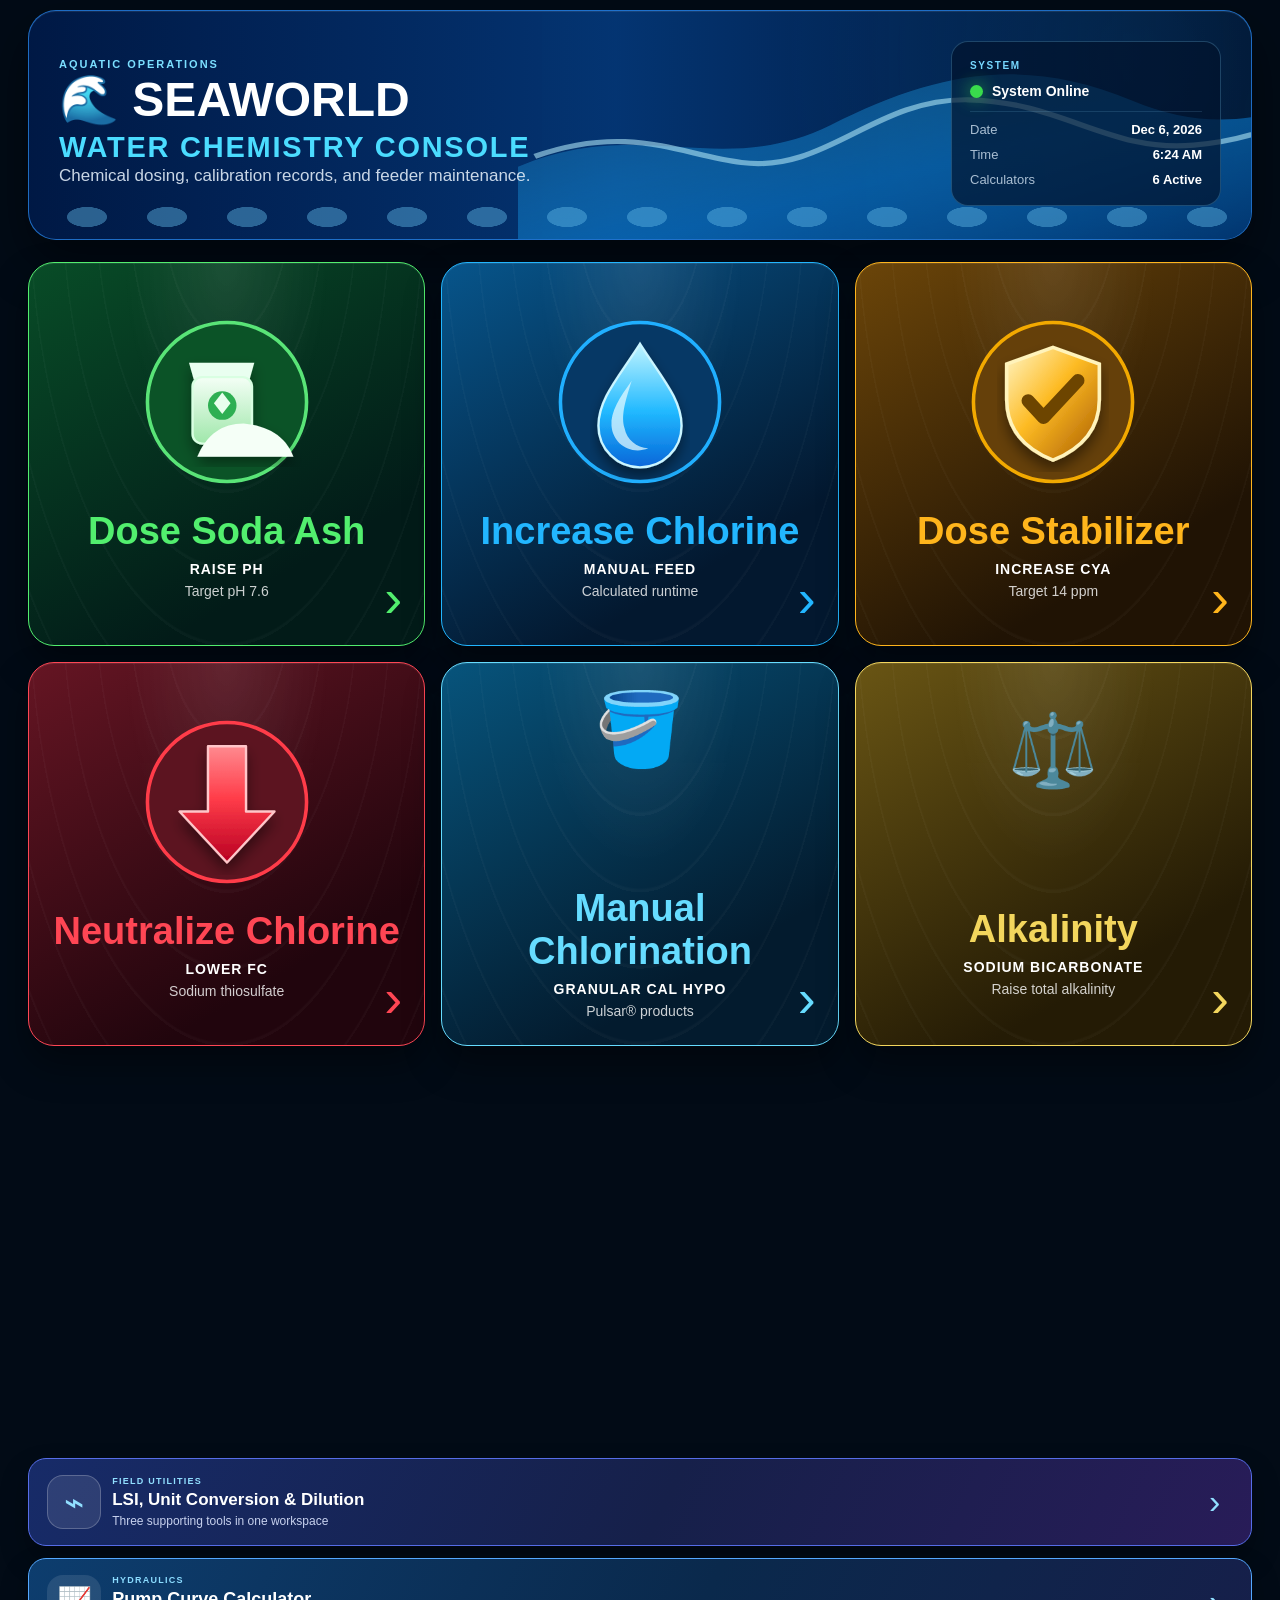
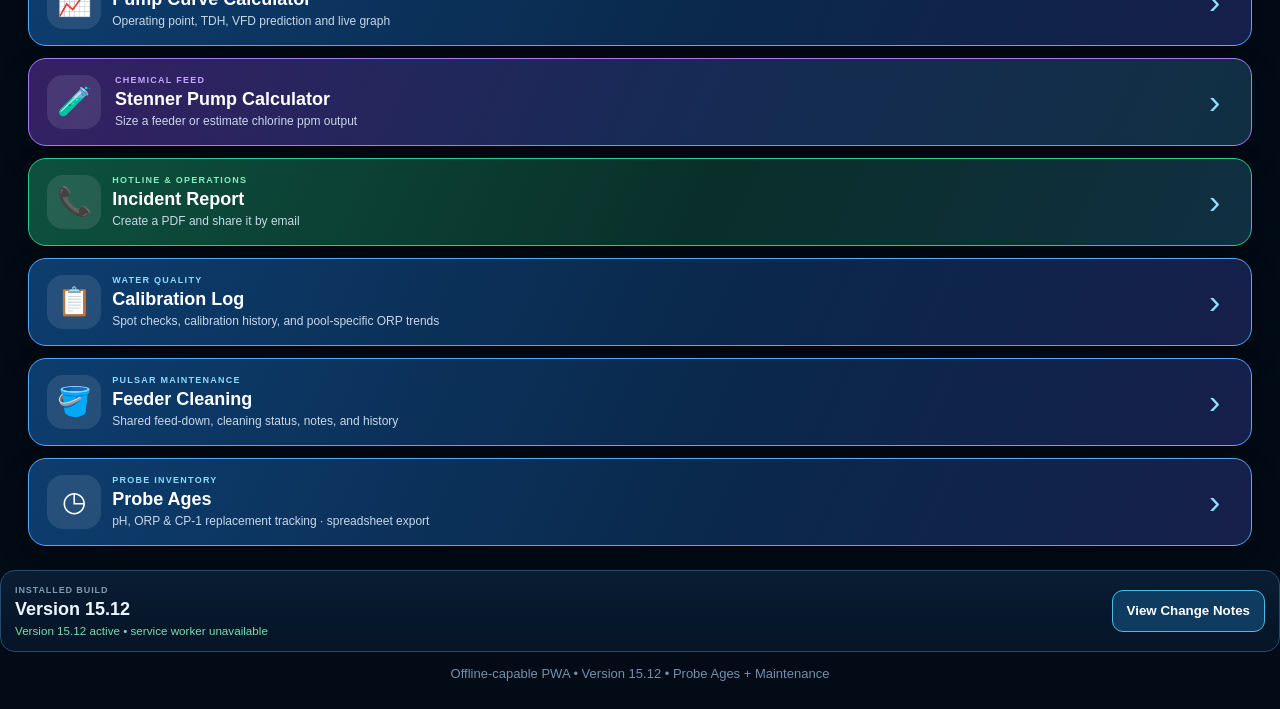
==== commit 67ac91ac: "Add shared probe age tracking and spreadsheet exports" ====
--- a/index.html
+++ b/index.html
@@ -11,6 +11,10 @@
 <link href="manifest.webmanifest" rel="manifest"/>
 <link href="icon-192.png" rel="apple-touch-icon"/>
 <link href="icon-192.png" rel="icon"/>
+<link href="probe-tracker.css" rel="stylesheet"/>
+<script src="probe-core.js" defer></script>
+<script src="probe-store.js" defer></script>
+<script src="probe-tracker.js" defer></script>
 <title>SeaWorld Water Chemistry Console</title>
 <style>
 :root{--navy:#17365d;--blue:#d9eaf7;--green:#e2f0d9;--red:#fce4d6;--ink:#1f2937;--muted:#667085;--border:#cfd8e3;--white:#fff;--light:#f7fafc;--error:#b42318;--errorbg:#fef3f2}
@@ -1390,12 +1394,17 @@
 
 <button class="pump-launcher" onclick="showTab('calibration')" aria-label="Open calibration log"><div class="module-launcher-icon">📋</div><div class="module-launcher-copy"><span class="module-kicker">WATER QUALITY</span><strong>Calibration Log</strong><small>Spot checks, calibration history, and pool-specific ORP trends</small></div><span class="module-arrow">›</span></button>
 <button class="pump-launcher" onclick="showTab('feeders')" aria-label="Open feeder cleaning"><div class="module-launcher-icon">🪣</div><div class="module-launcher-copy"><span class="module-kicker">PULSAR MAINTENANCE</span><strong>Feeder Cleaning</strong><small>Shared feed-down, cleaning status, notes, and history</small></div><span class="module-arrow">›</span></button>
+<button class="pump-launcher" onclick="showTab('probes')" aria-label="Open probe age tracker"><div class="module-launcher-icon" aria-hidden="true">◷</div><div class="module-launcher-copy"><span class="module-kicker">PROBE INVENTORY</span><strong>Probe Ages</strong><small>pH, ORP &amp; CP-1 replacement tracking · spreadsheet export</small></div><span class="module-arrow">›</span></button>
 
 </section>
 <section class="panel calculator-shell" id="calibrationPanel">
 <div class="calculator-breadcrumb"><button class="back-button" onclick="showTab('home')">← Dashboard</button><span>/</span><strong>Calibration &amp; Feeder Maintenance</strong></div>
 <div class="pump-hero"><div><span class="module-kicker">WATER QUALITY &amp; MAINTENANCE</span><h2>Calibration &amp; Feeder Maintenance</h2><p>Record field readings, review trends, and manage shared feeder cleaning.</p></div><div class="pump-hero-icon">📋</div></div>
 <iframe id="calibrationFrame" title="Calibration log and Pulsar feeder cleaning" style="display:block;width:100%;border:0;min-height:700px;margin-top:14px" data-src="calibration.html?embedded=1"></iframe>
+</section>
+<section class="panel calculator-shell" id="probesPanel">
+<div class="calculator-breadcrumb"><button class="back-button" onclick="showTab('home')">← Dashboard</button><span>/</span><strong>Probe Ages</strong></div>
+<div id="probeTrackerRoot"></div>
 </section>
 <section class="panel calculator-shell" id="sodaPanel">
 <div class="calculator-breadcrumb">
@@ -2342,7 +2351,7 @@
   <div class="version-summary">
     <div>
       <span class="version-label">Installed Build</span>
-      <strong>Version 15.11</strong>
+      <strong>Version 15.12</strong>
       <small id="versionUpdateStatus">Pump workflow redesign verified</small>
     </div>
     <button type="button" class="version-button" id="openChangeLog">View Change Notes</button>
@@ -2360,6 +2369,15 @@
     </div>
 
     <div class="change-log-list"><details open>
+      <summary><strong>v15.12</strong><span>Shared probe age tracker</span></summary>
+      <ul>
+        <li>Added pH and ORP date-code decoding with stored manufacture dates and current approximate ages.</li>
+        <li>Added CP-1 free chlorine installation/replacement dates, history, and shared offline-first records.</li>
+        <li>Added a pool age overview and Excel-compatible CSV exports for pool inventory and probe history.</li>
+        <li>Imported the supplied Aquatica probe inventory; PV and PX remain unknown pending verification.</li>
+        <li>Scoped beta caches so updates preserve other PWAs on this origin.</li>
+      </ul>
+    </details><details open>
       <summary><strong>v15.11</strong><span>Simplified Stenner sizing</span></summary>
       <ul>
         <li>Reduced Stenner selection to 45, 85, and 170 motor series.</li>
@@ -2618,7 +2636,7 @@
   </div>
 </div>
 
-<div class="footer">Offline-capable PWA • Version 15.11 • Pump Workflow + Incident PDF</div>
+<div class="footer">Offline-capable PWA • Version 15.12 • Probe Ages + Maintenance</div>
 
 </div>
 
@@ -2676,7 +2694,7 @@
   }
   const dashboard=byId('opsDashboard');
   if(dashboard)dashboard.classList.toggle('hidden',name!=='home');
-  ['soda','fc','cya','dechlor','calhypo','alk','utilities','pump','chemfeed','incident','calibration'].forEach(function(key){
+  ['soda','fc','cya','dechlor','calhypo','alk','utilities','pump','chemfeed','incident','calibration','probes'].forEach(function(key){
     const panel=byId(key+'Panel');
     if(panel)panel.classList.toggle('active',name===key);
   });
@@ -3735,18 +3753,11 @@
   document.addEventListener('keydown',function(event){if(event.key==='Escape'&&!modal.hidden){modal.hidden=true;document.body.style.overflow='';}});
 
   try{
-    localStorage.setItem('swChemInstalledVersion','15.11');
+    localStorage.setItem('swChemInstalledVersion','15.12');
   }catch(error){}
 
-  if('caches' in window){
-    caches.keys().then(function(keys){
-      return Promise.all(keys.filter(function(key){return key!=='seaworld-chemistry-console-v15.11';}).map(function(key){return caches.delete(key);}));
-    }).then(function(){
-      setText('versionUpdateStatus','Version 15.11 active • old caches cleared');
-    }).catch(function(){
-      setText('versionUpdateStatus','Version 15.11 active');
-    });
-  }
+  // Cache cleanup belongs to the scoped service worker. Other PWAs share this origin.
+  setText('versionUpdateStatus','Version 15.12 active');
 })();
 
 
@@ -4036,7 +4047,7 @@
 
 if('serviceWorker' in navigator && location.protocol.indexOf('http')===0){
   window.addEventListener('load',function(){
-    navigator.serviceWorker.register('./service-worker.js?build=v15.11',{updateViaCache:'none'})
+    navigator.serviceWorker.register('./service-worker.js?build=v15.12-probes',{updateViaCache:'none'})
       .then(function(registration){
         registration.update();
         if(registration.waiting)registration.waiting.postMessage({type:'SKIP_WAITING'});
@@ -4052,12 +4063,12 @@
         });
       })
       .catch(function(){
-        setText('versionUpdateStatus','Version 15.11 active • service worker unavailable');
+        setText('versionUpdateStatus','Version 15.12 active • service worker unavailable');
       });
   });
   navigator.serviceWorker.addEventListener('controllerchange',function(){
-    if(!sessionStorage.getItem('swV1511Reloaded')){
-      sessionStorage.setItem('swV1511Reloaded','1');
+    if(!sessionStorage.getItem('swV1512Reloaded')){
+      sessionStorage.setItem('swV1512Reloaded','1');
       location.reload();
     }
   });
--- a/probe-tracker.css
+++ b/probe-tracker.css
@@ -0,0 +1,90 @@
+#probeTrackerRoot{--pt-bg:#091b32;--pt-card:#10253f;--pt-input:#06182c;--pt-line:#315477;--pt-text:#f2f7ff;--pt-muted:#b8cada;--pt-accent:#6cddff;color:var(--pt-text);font-family:inherit;font-size:15px;line-height:1.5;min-width:0}
+body.light-mode #probeTrackerRoot{--pt-bg:#f3f7fc;--pt-card:#fff;--pt-input:#fff;--pt-line:#b0c4d8;--pt-text:#152e47;--pt-muted:#4a647b;--pt-accent:#065c82}
+#probeTrackerRoot *,#probeTrackerRoot *::before,#probeTrackerRoot *::after{box-sizing:border-box}
+#probeTrackerRoot [hidden]{display:none!important}
+#probeTrackerRoot h2,#probeTrackerRoot h3,#probeTrackerRoot p{margin:0}
+#probeTrackerRoot h2{font-size:clamp(24px,3vw,32px);line-height:1.2;letter-spacing:-.02em}
+#probeTrackerRoot h3{font-size:19px;line-height:1.3}
+#probeTrackerRoot .pt-head{display:flex;align-items:flex-start;justify-content:space-between;gap:20px;margin:20px 0}
+#probeTrackerRoot .pt-head p:not(.pt-kicker),#probeTrackerRoot .pt-section-head p{color:var(--pt-muted);margin-top:5px}
+#probeTrackerRoot .pt-kicker{font-size:11px;font-weight:750;letter-spacing:.12em;color:var(--pt-accent);margin-bottom:8px}
+#probeTrackerRoot .pt-sync-box{display:flex;flex-direction:column;align-items:flex-end;gap:8px;max-width:310px;text-align:right;font-size:12px;color:var(--pt-muted)}
+#probeTrackerRoot button{background:var(--pt-input);color:var(--pt-text);border:1px solid var(--pt-line);border-radius:6px;padding:10px 13px;font-family:inherit;font-size:13px;font-weight:650;min-height:44px;cursor:pointer;white-space:normal}
+#probeTrackerRoot button:hover{border-color:var(--pt-accent)}
+#probeTrackerRoot button:disabled{cursor:default;opacity:.55}
+#probeTrackerRoot :is(button,input,select,textarea,summary):focus-visible{outline:3px solid var(--pt-accent);outline-offset:3px}
+#probeTrackerRoot .pt-stats{display:grid;grid-template-columns:repeat(4,minmax(0,1fr));gap:1px;background:var(--pt-line);border:1px solid var(--pt-line);border-radius:8px;overflow:hidden;margin-bottom:20px}
+#probeTrackerRoot .pt-stats>div{background:var(--pt-bg);padding:14px 18px}
+#probeTrackerRoot .pt-stats span{display:block;color:var(--pt-muted);font-size:12px}
+#probeTrackerRoot .pt-stats strong{display:block;font-size:28px;line-height:1.25;margin-top:4px;font-variant-numeric:tabular-nums}
+#probeTrackerRoot .pt-card{padding:20px;border:1px solid var(--pt-line);border-radius:8px;background:var(--pt-card);margin-bottom:18px;min-width:0}
+#probeTrackerRoot .pt-section-head{display:flex;justify-content:space-between;align-items:flex-start;gap:18px;margin-bottom:18px}
+#probeTrackerRoot .pt-export{display:flex;gap:8px;flex-wrap:wrap;justify-content:flex-end}
+#probeTrackerRoot .pt-filters{display:grid;grid-template-columns:180px minmax(160px,1fr) auto;gap:12px;align-items:end;margin-bottom:12px}
+#probeTrackerRoot label{font-size:12px;font-weight:650;letter-spacing:0;text-transform:none;display:block;color:var(--pt-muted);margin-bottom:6px}
+#probeTrackerRoot :is(input,select,textarea){display:block;width:100%;min-width:0;border:1px solid var(--pt-line);border-radius:6px;background:var(--pt-input);color:var(--pt-text);font:inherit;font-size:16px;min-height:44px;padding:10px 12px;color-scheme:dark}
+body.light-mode #probeTrackerRoot :is(input,select,textarea){color-scheme:light}
+#probeTrackerRoot input::placeholder,#probeTrackerRoot textarea::placeholder{color:var(--pt-muted);opacity:.8}
+#probeTrackerRoot .pt-check{display:flex;align-items:center;gap:9px;min-height:44px;margin:0;font-size:13px;font-weight:400}
+#probeTrackerRoot .pt-check input{width:20px;height:20px;min-height:20px;padding:0;flex:0 0 auto;accent-color:var(--pt-accent)}
+#probeTrackerRoot .pt-help{color:var(--pt-muted);font-size:12px;line-height:1.5;margin:12px 0}
+#probeTrackerRoot .pt-table-wrap{overflow-x:auto;max-width:100%;margin:16px 0;overscroll-behavior-x:contain}
+#probeTrackerRoot .pt-table{width:100%;border-collapse:collapse;table-layout:fixed;font-size:13px;color:var(--pt-text);background:transparent;border:0}
+#probeTrackerRoot .pt-table :is(th,td){padding:13px 12px;border:0;border-bottom:1px solid var(--pt-line);text-align:left;vertical-align:top;white-space:normal;overflow-wrap:anywhere;background:transparent}
+#probeTrackerRoot .pt-table thead th{color:var(--pt-muted);font-size:11px;text-transform:uppercase;letter-spacing:.05em;background:var(--pt-bg)}
+#probeTrackerRoot .pt-table th:first-child{width:30%}
+#probeTrackerRoot .pt-table tbody th{font-weight:600}
+#probeTrackerRoot .pt-age{display:block;font-size:16px;font-weight:750;font-variant-numeric:tabular-nums;line-height:1.3;margin-bottom:4px}
+#probeTrackerRoot .pt-old{color:#ffb6a0}
+#probeTrackerRoot .pt-watch{color:#ffdc8e}
+body.light-mode #probeTrackerRoot .pt-old{color:#9c2a09}
+body.light-mode #probeTrackerRoot .pt-watch{color:#7b5400}
+#probeTrackerRoot .pt-missing,#probeTrackerRoot .pt-unknown{color:var(--pt-muted)}
+#probeTrackerRoot .pt-detail{display:block;color:var(--pt-muted);font-size:11px;line-height:1.5;margin-top:3px;overflow-wrap:anywhere}
+#probeTrackerRoot .pt-link{display:block;background:transparent;border:0;padding:6px 0;text-align:left;color:var(--pt-accent);font-size:12px;min-height:36px;text-decoration:underline;text-underline-offset:3px}
+#probeTrackerRoot .pt-form-grid{display:grid;grid-template-columns:repeat(2,minmax(0,1fr));gap:16px;margin-bottom:16px}
+#probeTrackerRoot .pt-input-block{border-top:1px solid var(--pt-line);padding-top:16px;margin-top:4px;margin-bottom:16px}
+#probeTrackerRoot #pt-codeFields{margin-top:12px}
+#probeTrackerRoot #pt-installed{max-width:400px}
+#probeTrackerRoot .pt-preview{padding:13px 16px;border-left:3px solid var(--pt-accent);background:var(--pt-input);color:var(--pt-text);margin-bottom:16px;font-size:14px}
+#probeTrackerRoot .pt-save-row{display:flex;align-items:center;gap:16px;margin-top:16px}
+#probeTrackerRoot .pt-primary{background:#08698c;border-color:#3a9abd;color:#fff;padding:12px 18px}
+#probeTrackerRoot #pt-saveStatus{font-size:13px;color:var(--pt-accent)}
+#probeTrackerRoot .pt-notice{border:1px solid #e38d76;padding:12px 16px;color:#ffd4c5;margin-bottom:18px}
+body.light-mode #probeTrackerRoot .pt-notice{color:#9c2a09}
+#probeTrackerRoot details>summary{font-size:17px;font-weight:650;cursor:pointer;min-height:44px;padding:5px 0;overflow-wrap:anywhere}
+#probeTrackerRoot .pt-history-row{padding:14px 0;border-bottom:1px solid var(--pt-line);display:grid;grid-template-columns:minmax(0,1fr) auto;gap:10px}
+#probeTrackerRoot .pt-history-row p{grid-column:1/-1;font-size:13px;color:var(--pt-muted);white-space:pre-wrap;overflow-wrap:anywhere}
+#probeTrackerRoot .pt-tag{align-self:start;font-size:11px;color:var(--pt-muted);border:1px solid var(--pt-line);border-radius:4px;padding:3px 6px}
+#probeTrackerRoot .pt-sr{position:absolute;width:1px;height:1px;padding:0;margin:-1px;overflow:hidden;clip:rect(0,0,0,0);white-space:nowrap;border:0}
+.probe-standalone{margin:0;background:#061426;color:#f2f7ff;font-family:-apple-system,BlinkMacSystemFont,"Segoe UI",sans-serif;padding:16px max(12px,env(safe-area-inset-left)) max(24px,env(safe-area-inset-bottom))}
+.probe-standalone main{max-width:1120px;margin:auto}
+.probe-standalone .probe-home{display:inline-flex;align-items:center;min-height:44px;color:#6cddff;font-size:14px}
+@media(max-width:760px){
+  #probeTrackerRoot .pt-head,#probeTrackerRoot .pt-section-head{flex-direction:column;gap:14px}
+  #probeTrackerRoot .pt-sync-box{max-width:none;text-align:left;align-items:flex-start}
+  #probeTrackerRoot .pt-stats{grid-template-columns:repeat(2,minmax(0,1fr))}
+  #probeTrackerRoot .pt-export{justify-content:flex-start}
+  #probeTrackerRoot .pt-filters{grid-template-columns:repeat(2,minmax(0,1fr))}
+  #probeTrackerRoot .pt-check{grid-column:1/-1}
+  #probeTrackerRoot .pt-table,#probeTrackerRoot .pt-table tbody{display:block}
+  #probeTrackerRoot .pt-table thead{position:absolute;width:1px;height:1px;overflow:hidden;clip:rect(0,0,0,0)}
+  #probeTrackerRoot .pt-table tbody tr{display:grid;grid-template-columns:repeat(3,minmax(0,1fr));gap:0;border-bottom:1px solid var(--pt-line);padding:12px 0}
+  #probeTrackerRoot .pt-table tbody th{display:block;grid-column:1/-1;width:auto;padding:0 0 10px;border:0;font-size:14px}
+  #probeTrackerRoot .pt-table tbody td{display:block;border:0;padding:5px 10px 0 0;min-width:0}
+  #probeTrackerRoot .pt-table tbody td::before{display:block;font-size:11px;font-weight:750;color:var(--pt-muted);letter-spacing:.03em;margin-bottom:6px}
+  #probeTrackerRoot .pt-table tbody td:nth-child(2)::before{content:'pH'}
+  #probeTrackerRoot .pt-table tbody td:nth-child(3)::before{content:'ORP'}
+  #probeTrackerRoot .pt-table tbody td:nth-child(4)::before{content:'FC · CP-1'}
+  #probeTrackerRoot .pt-age{font-size:14px}
+  #probeTrackerRoot .pt-card{padding:14px}
+}
+@media(max-width:430px){
+  #probeTrackerRoot .pt-form-grid{grid-template-columns:1fr;gap:12px}
+  #probeTrackerRoot .pt-filters{grid-template-columns:1fr}
+  #probeTrackerRoot .pt-save-row{align-items:stretch;flex-direction:column;gap:10px}
+  #probeTrackerRoot .pt-stats>div{padding:12px}
+  #probeTrackerRoot .pt-export button{flex:1;min-width:130px}
+  #probeTrackerRoot .pt-detail{font-size:10px}
+}
+@media(prefers-reduced-motion:reduce){#probeTrackerRoot *{scroll-behavior:auto!important;transition:none!important}}
